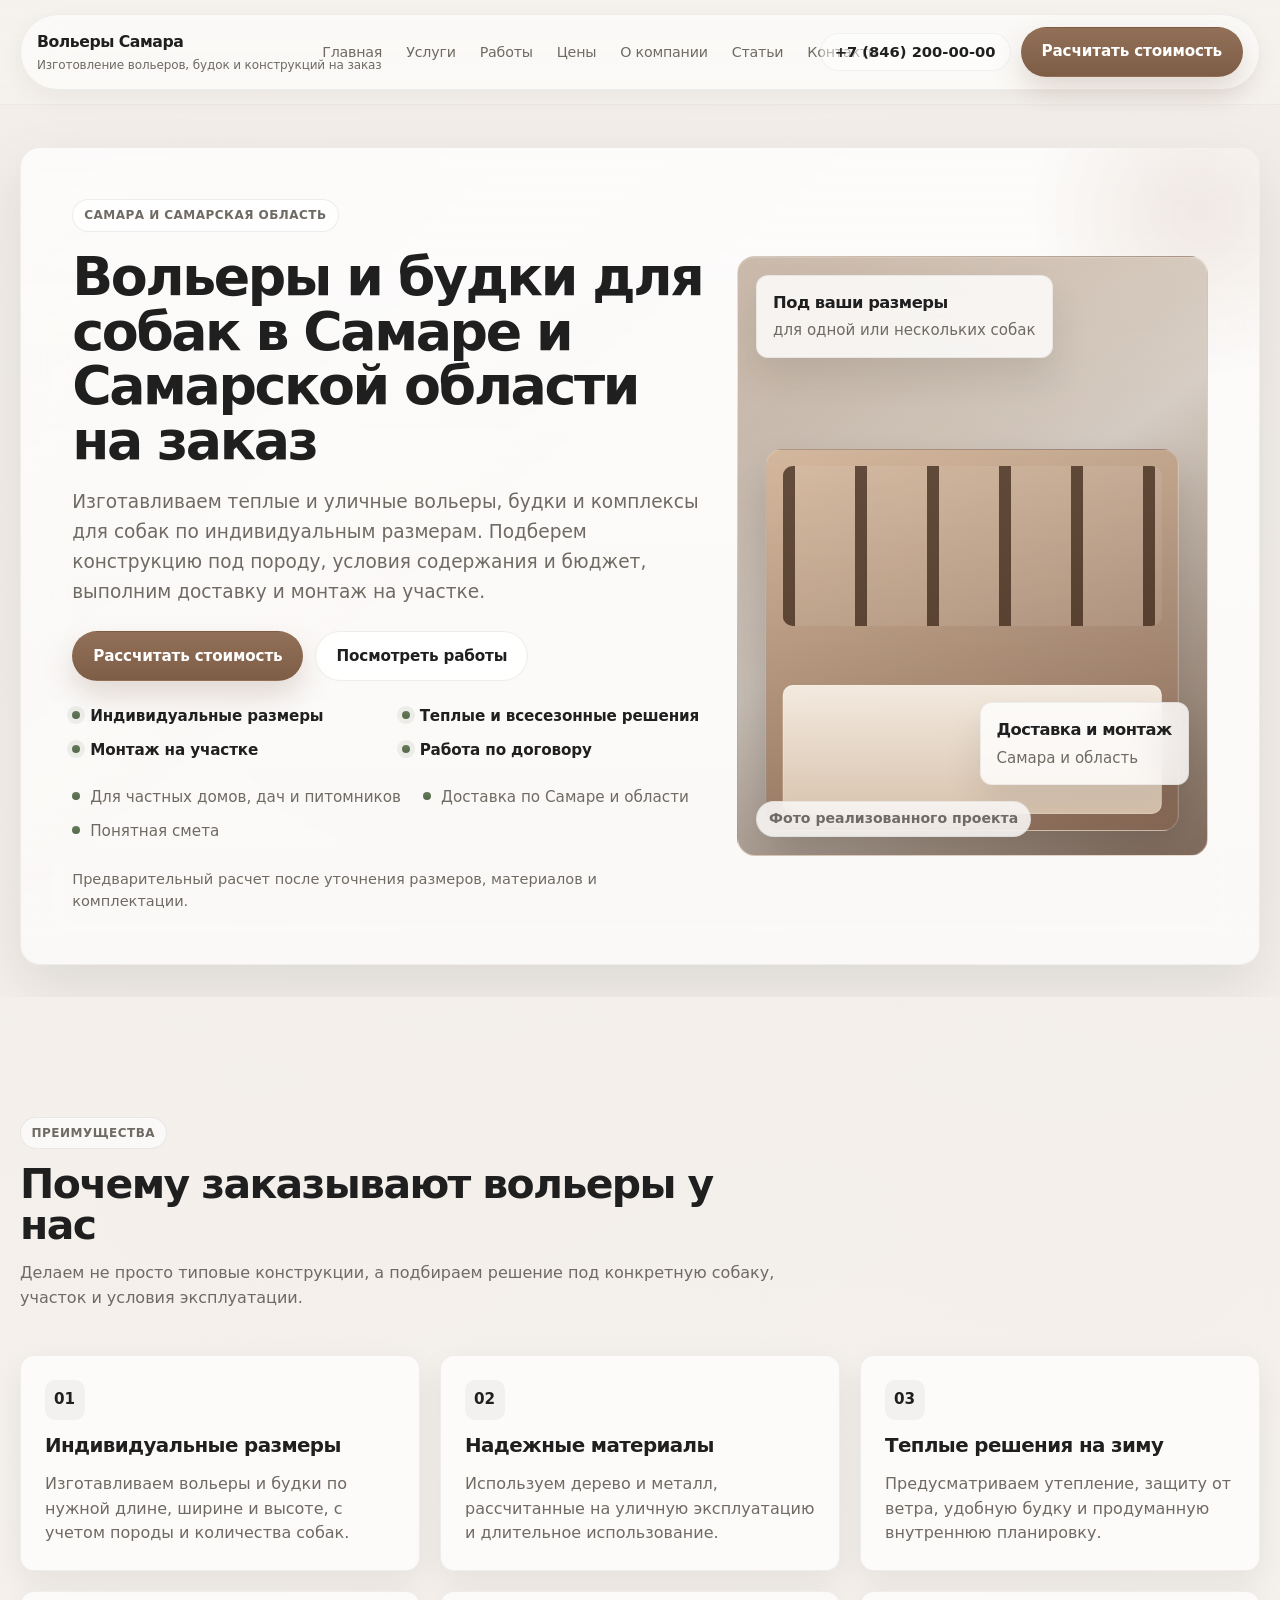
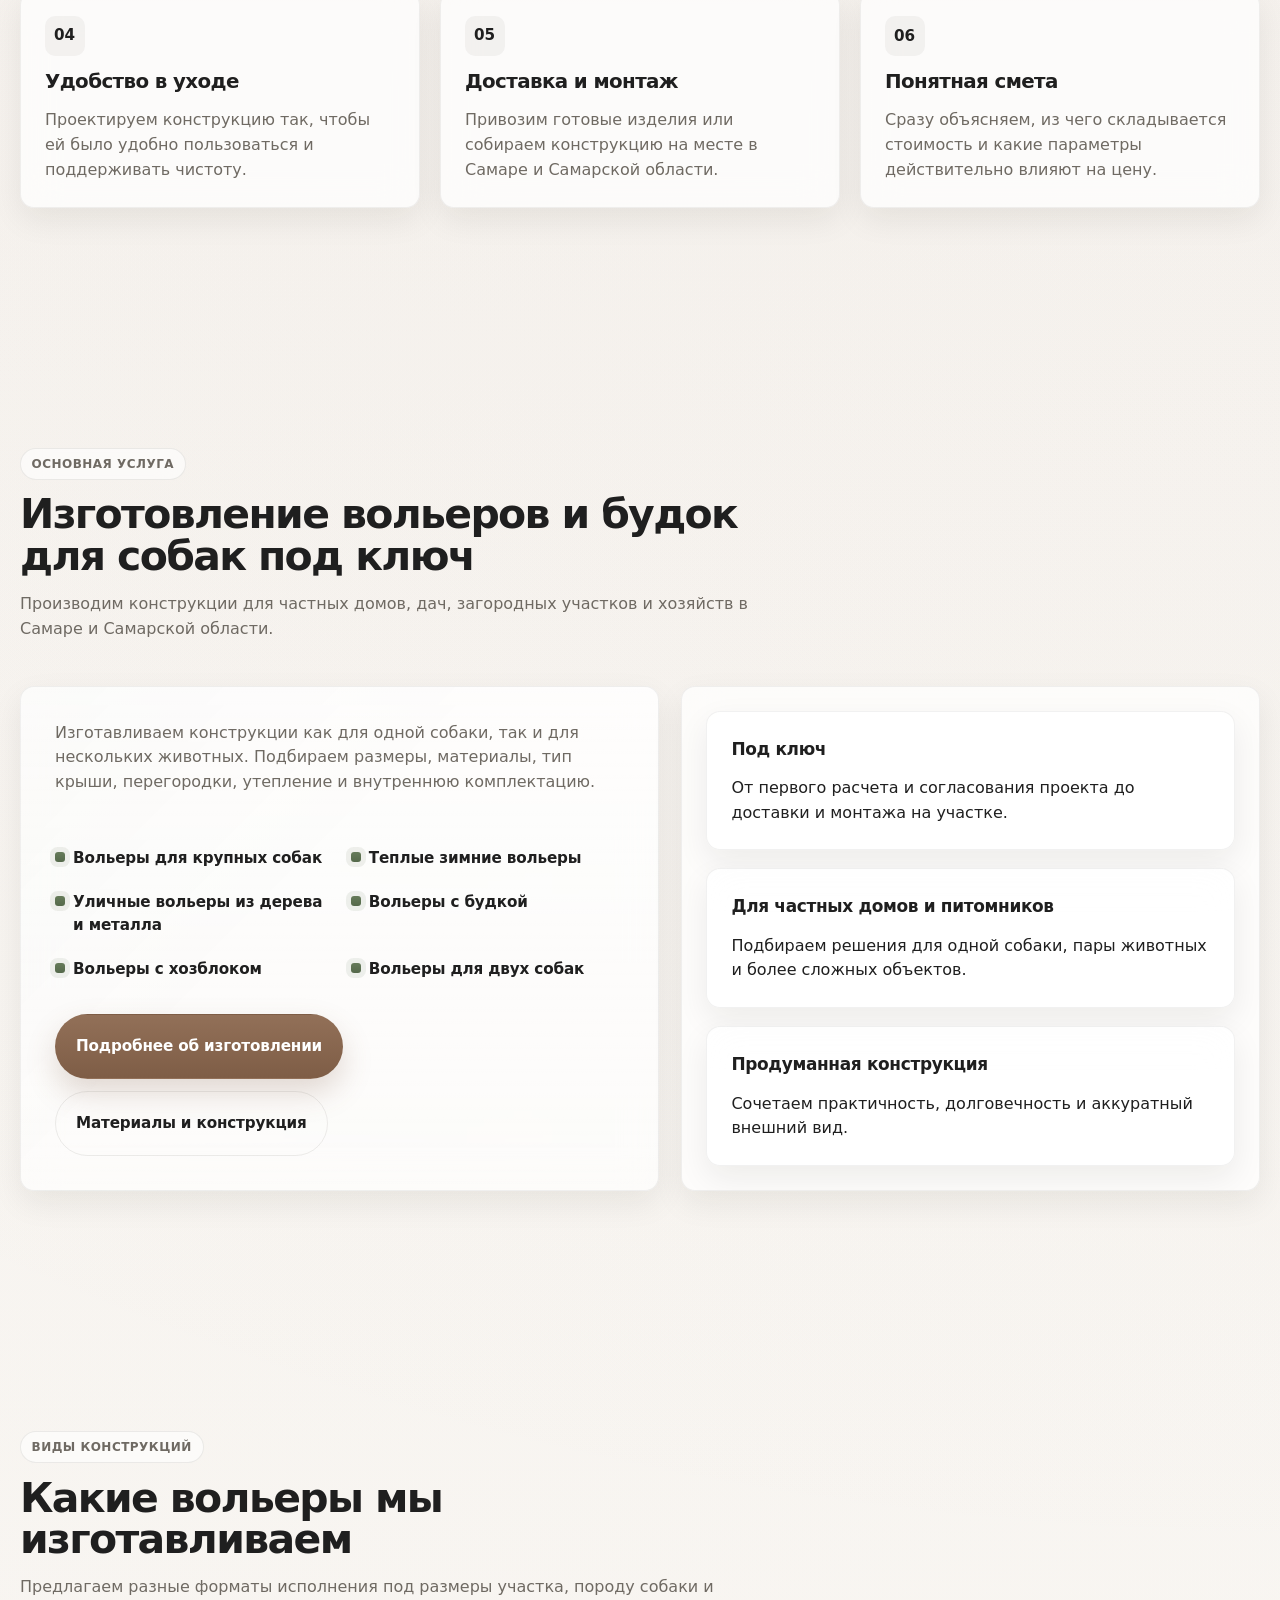
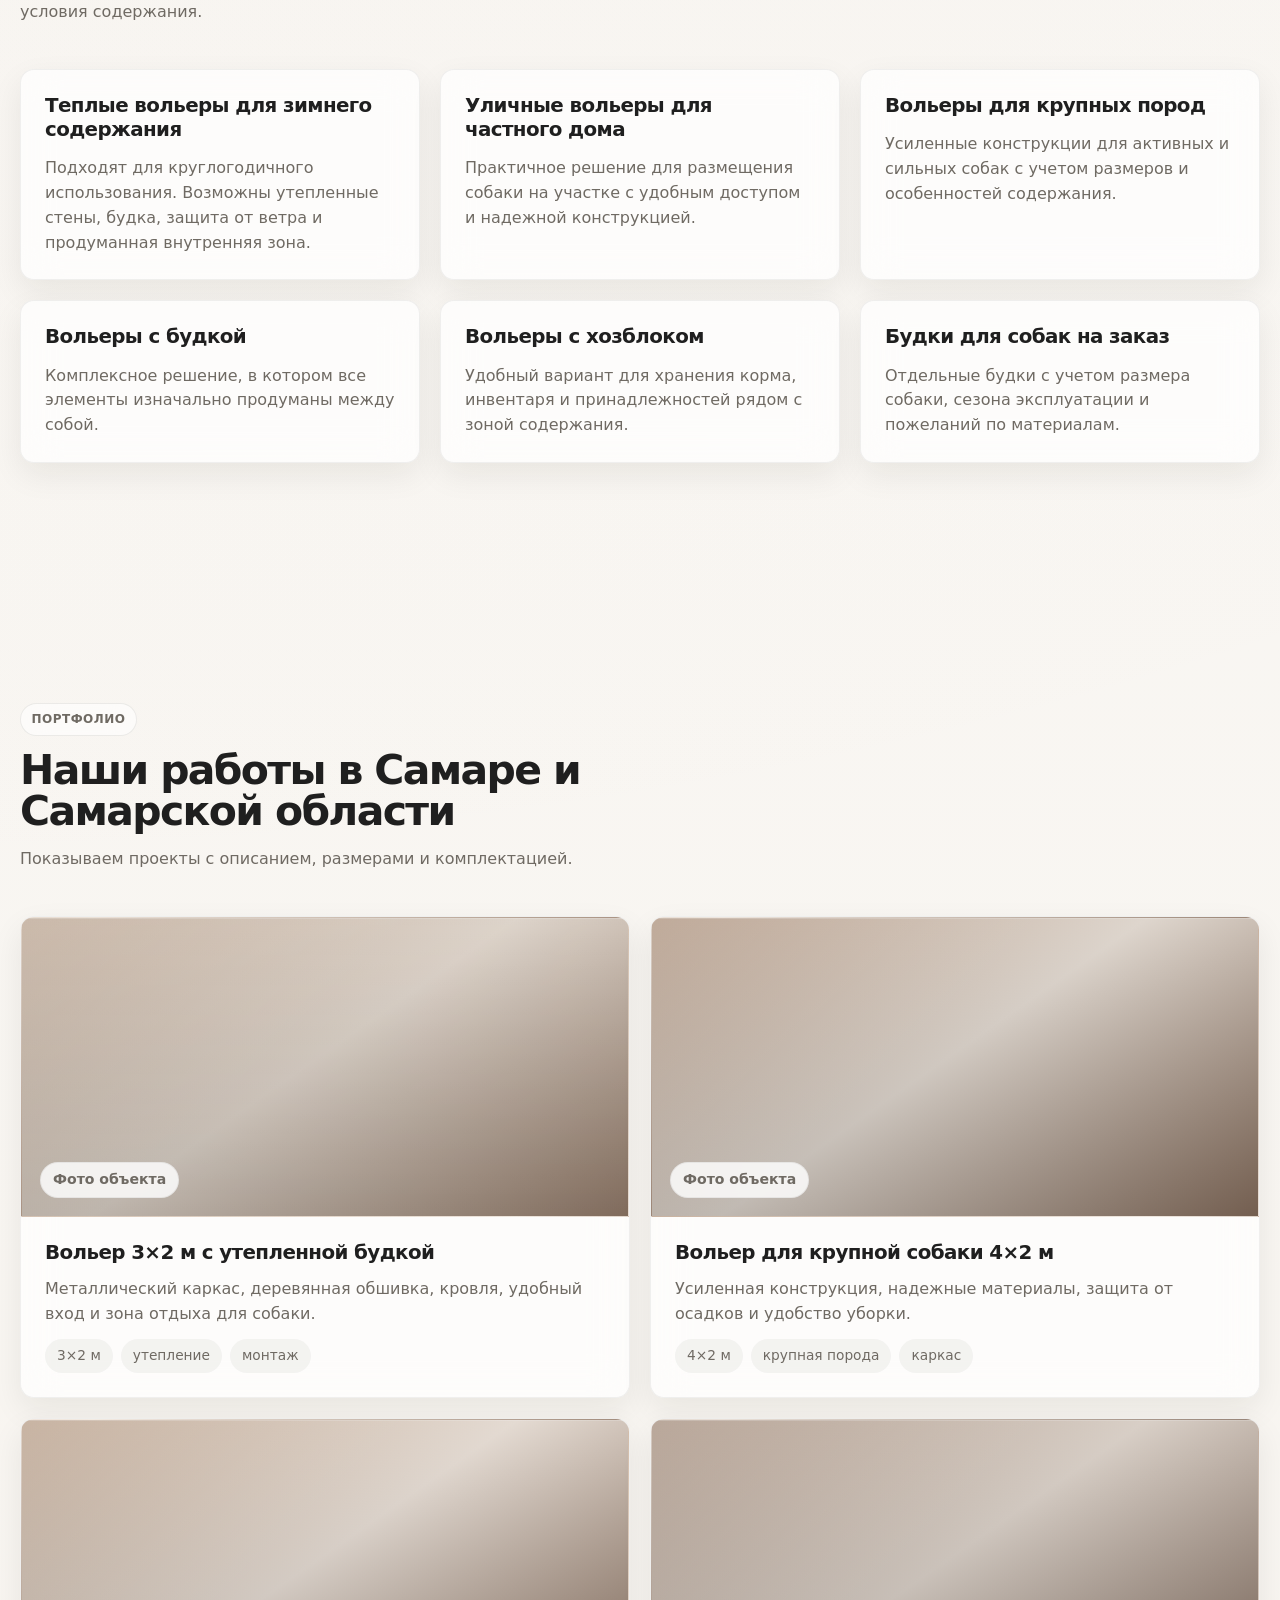
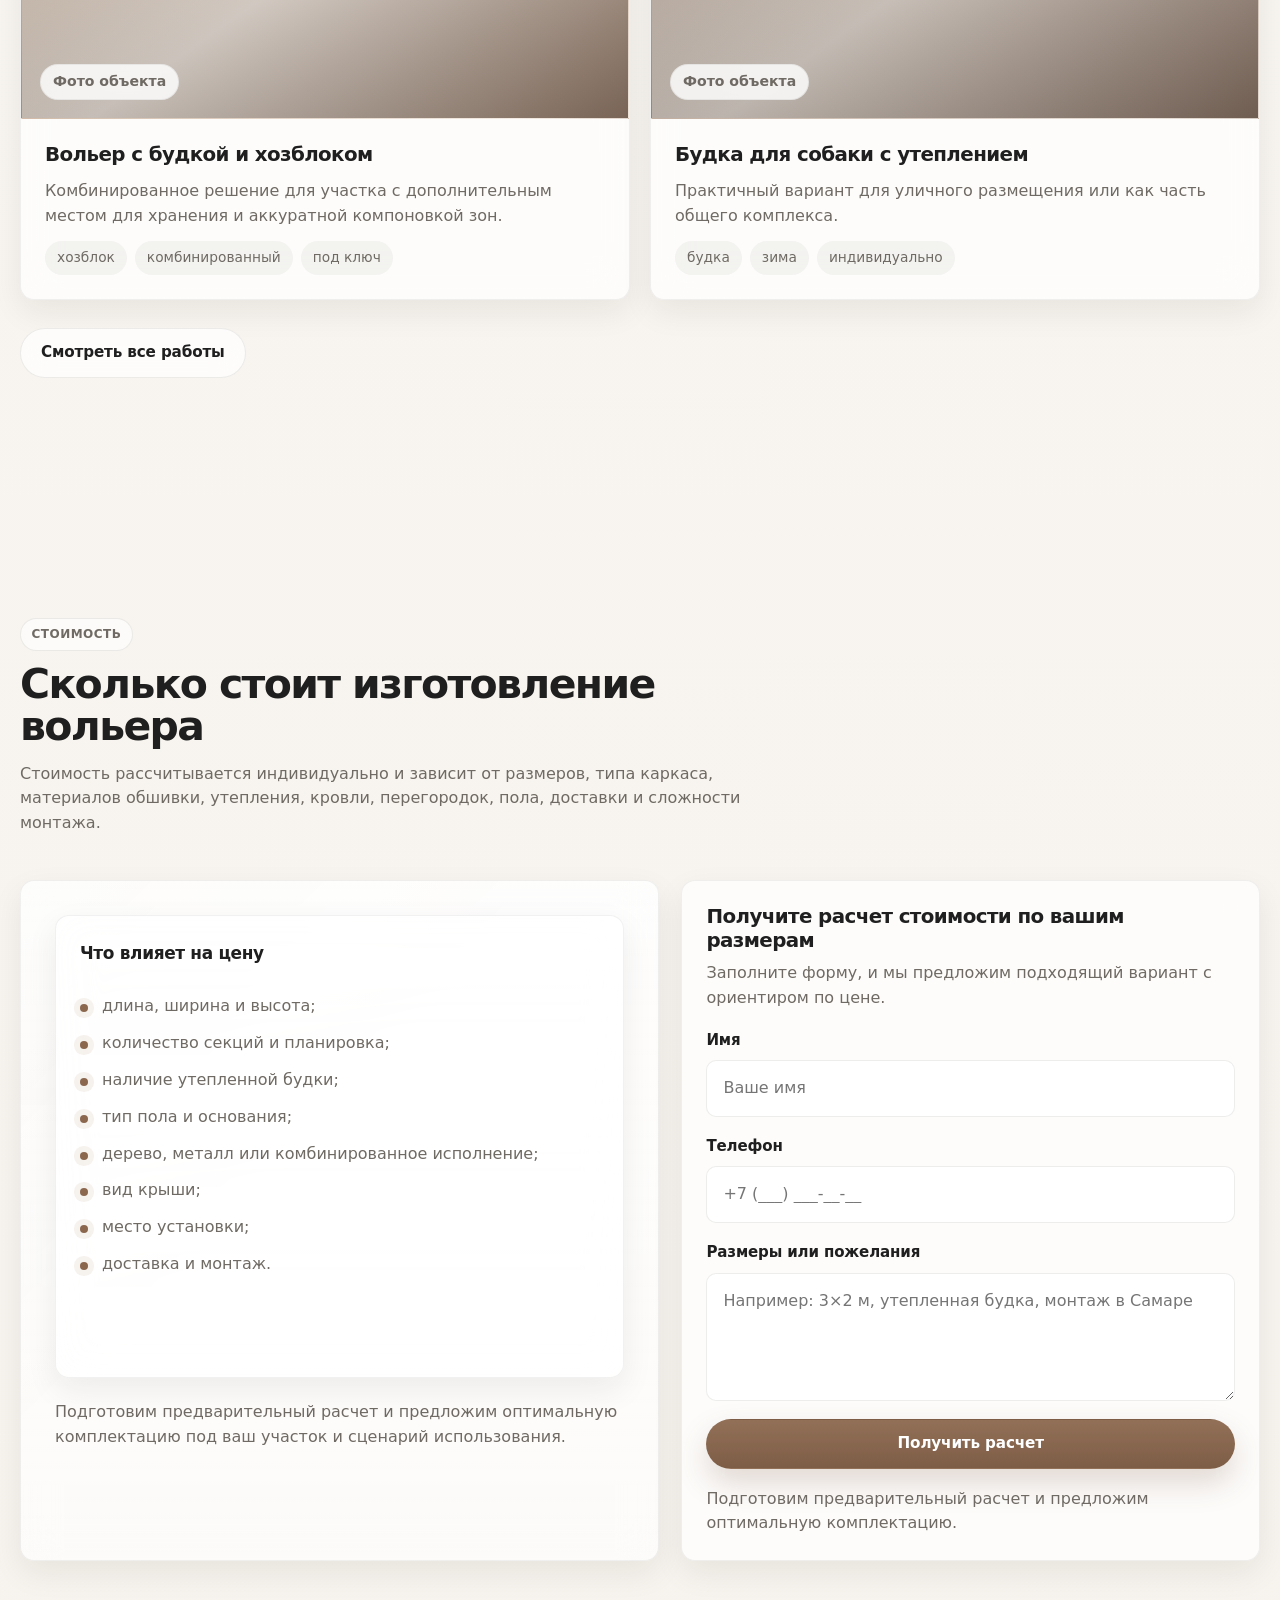
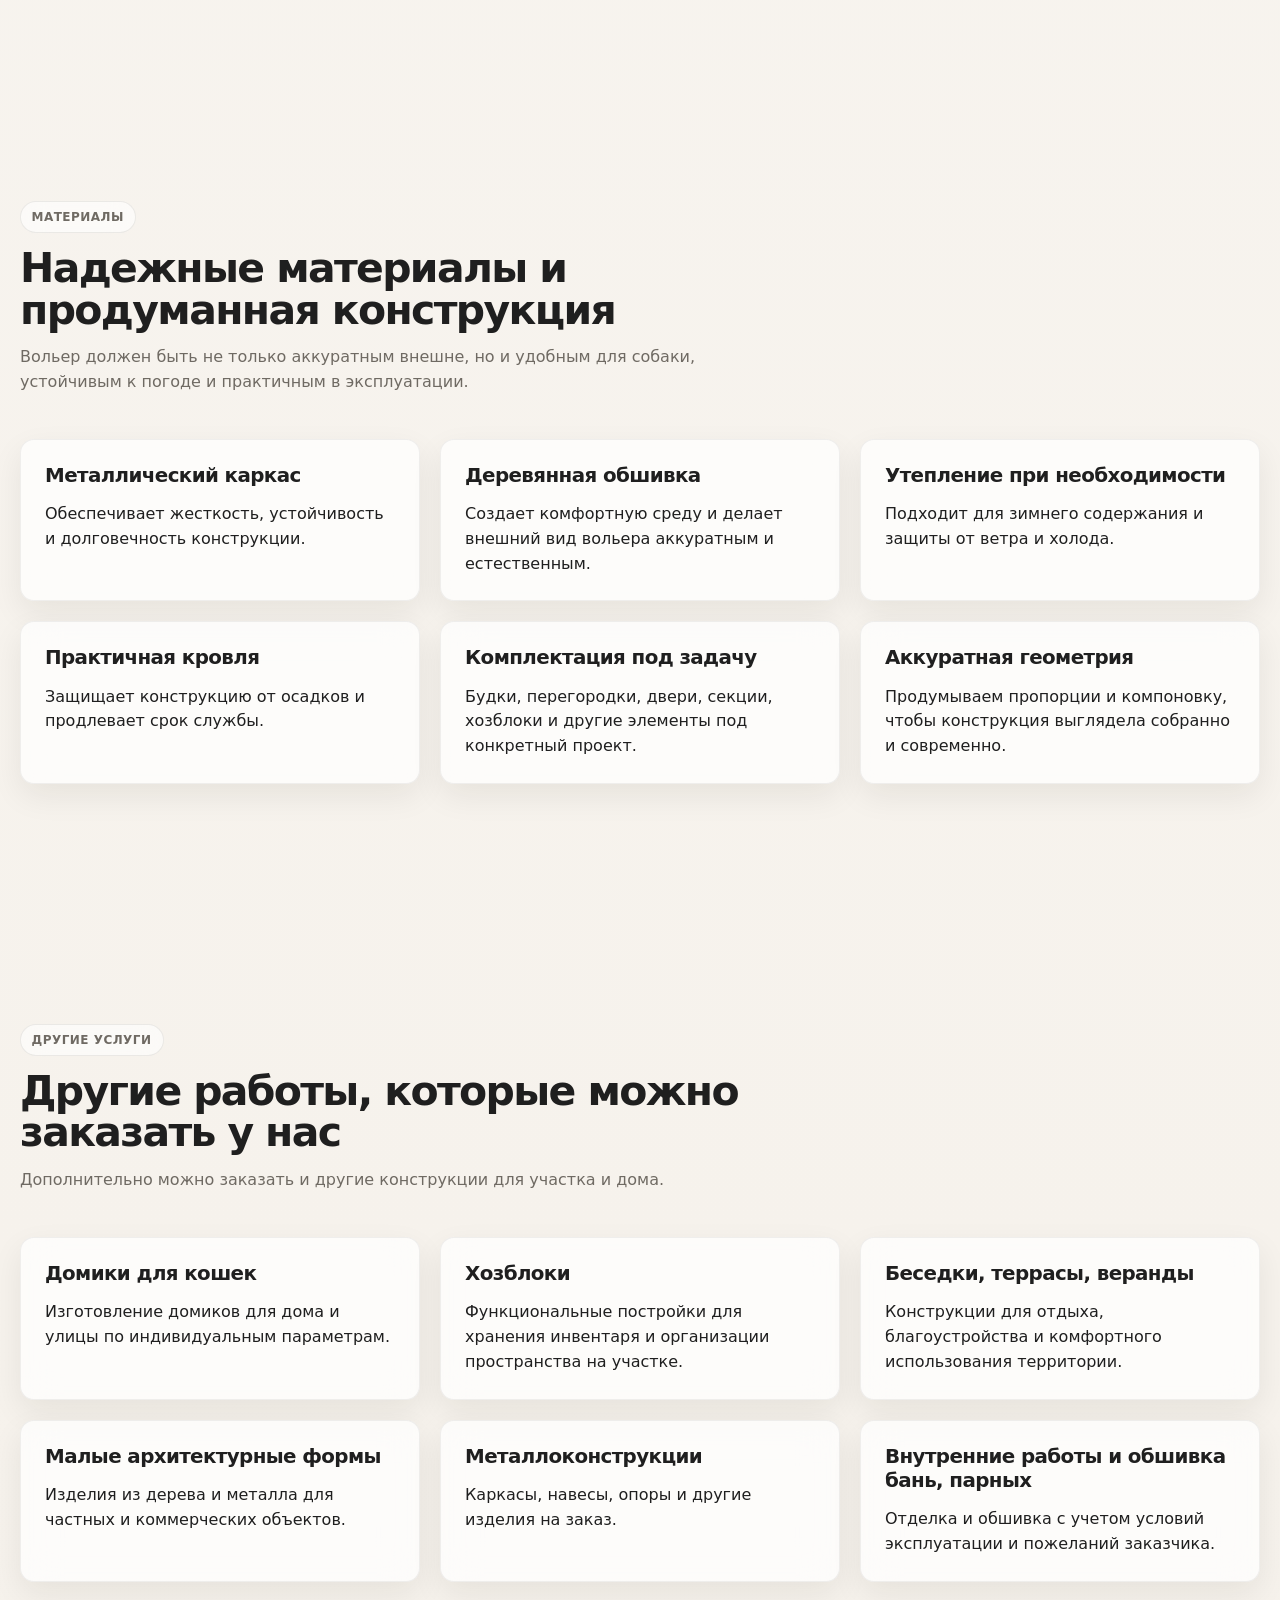
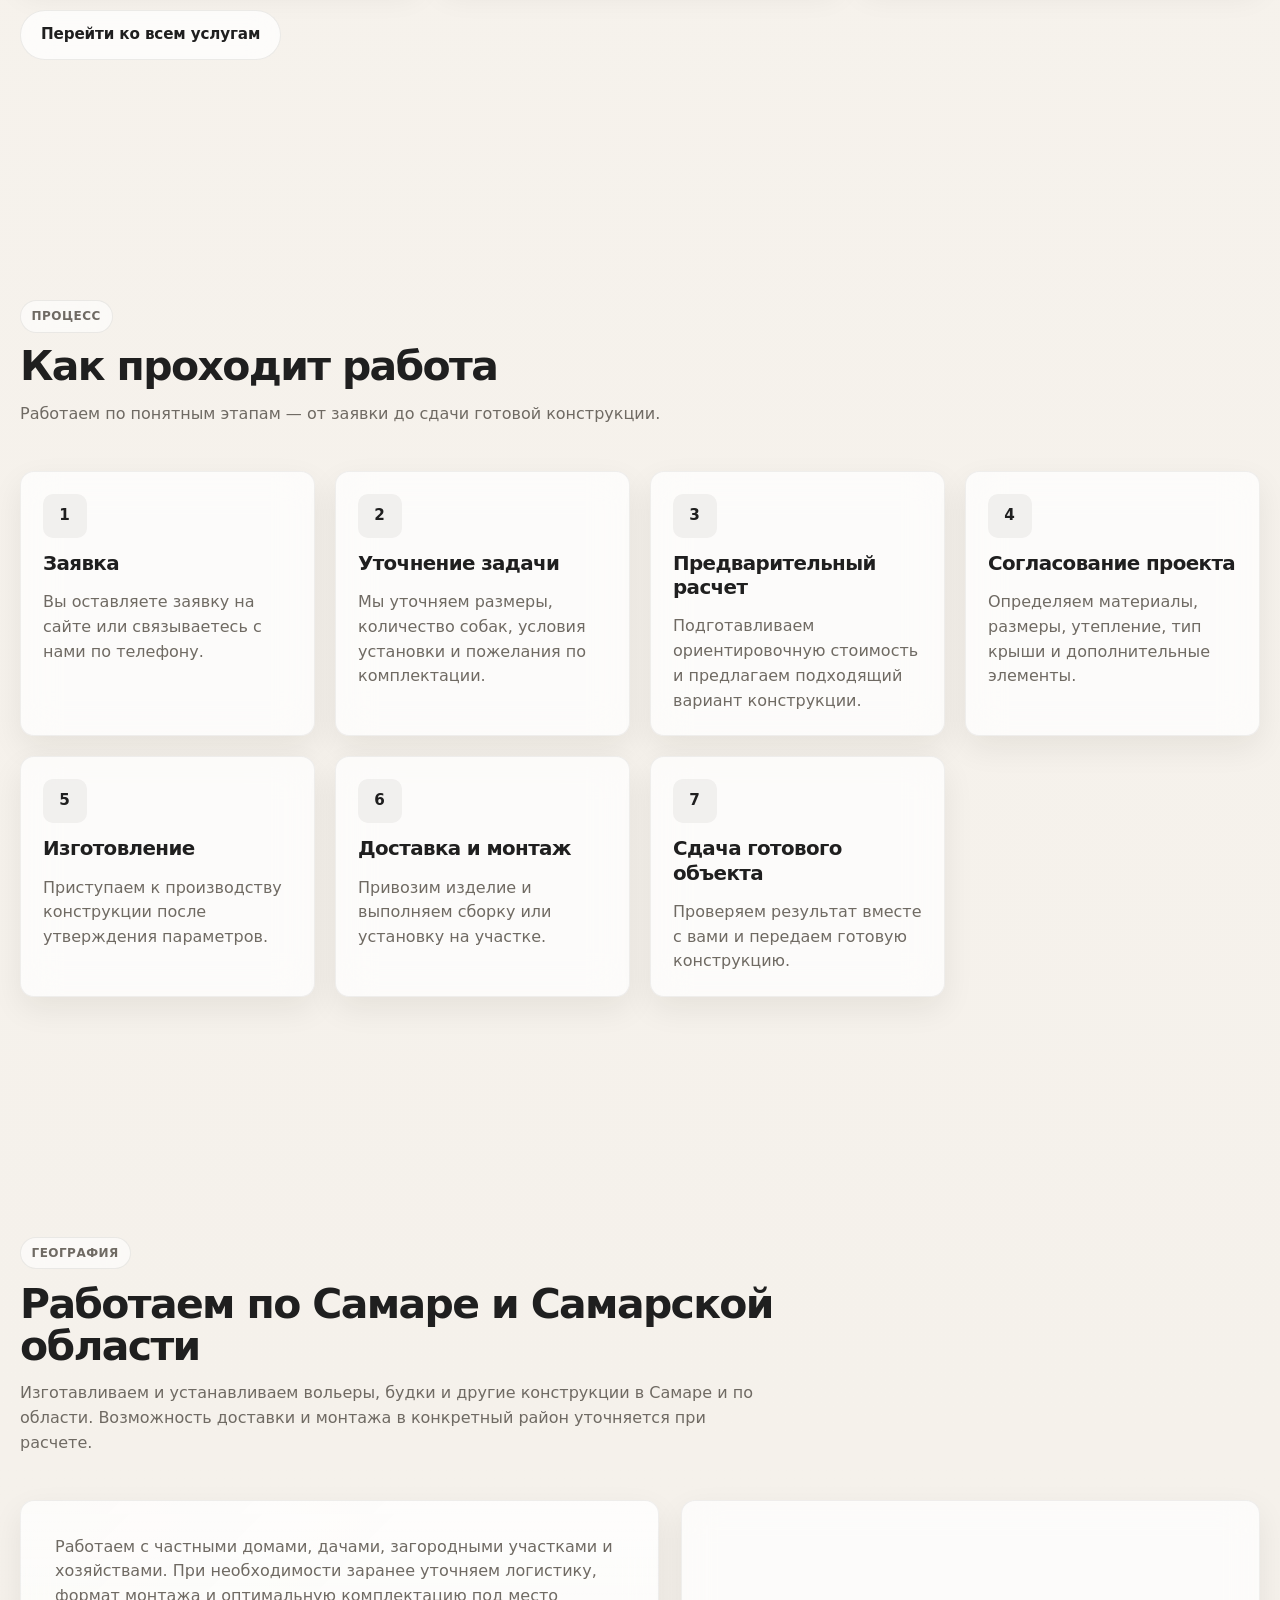
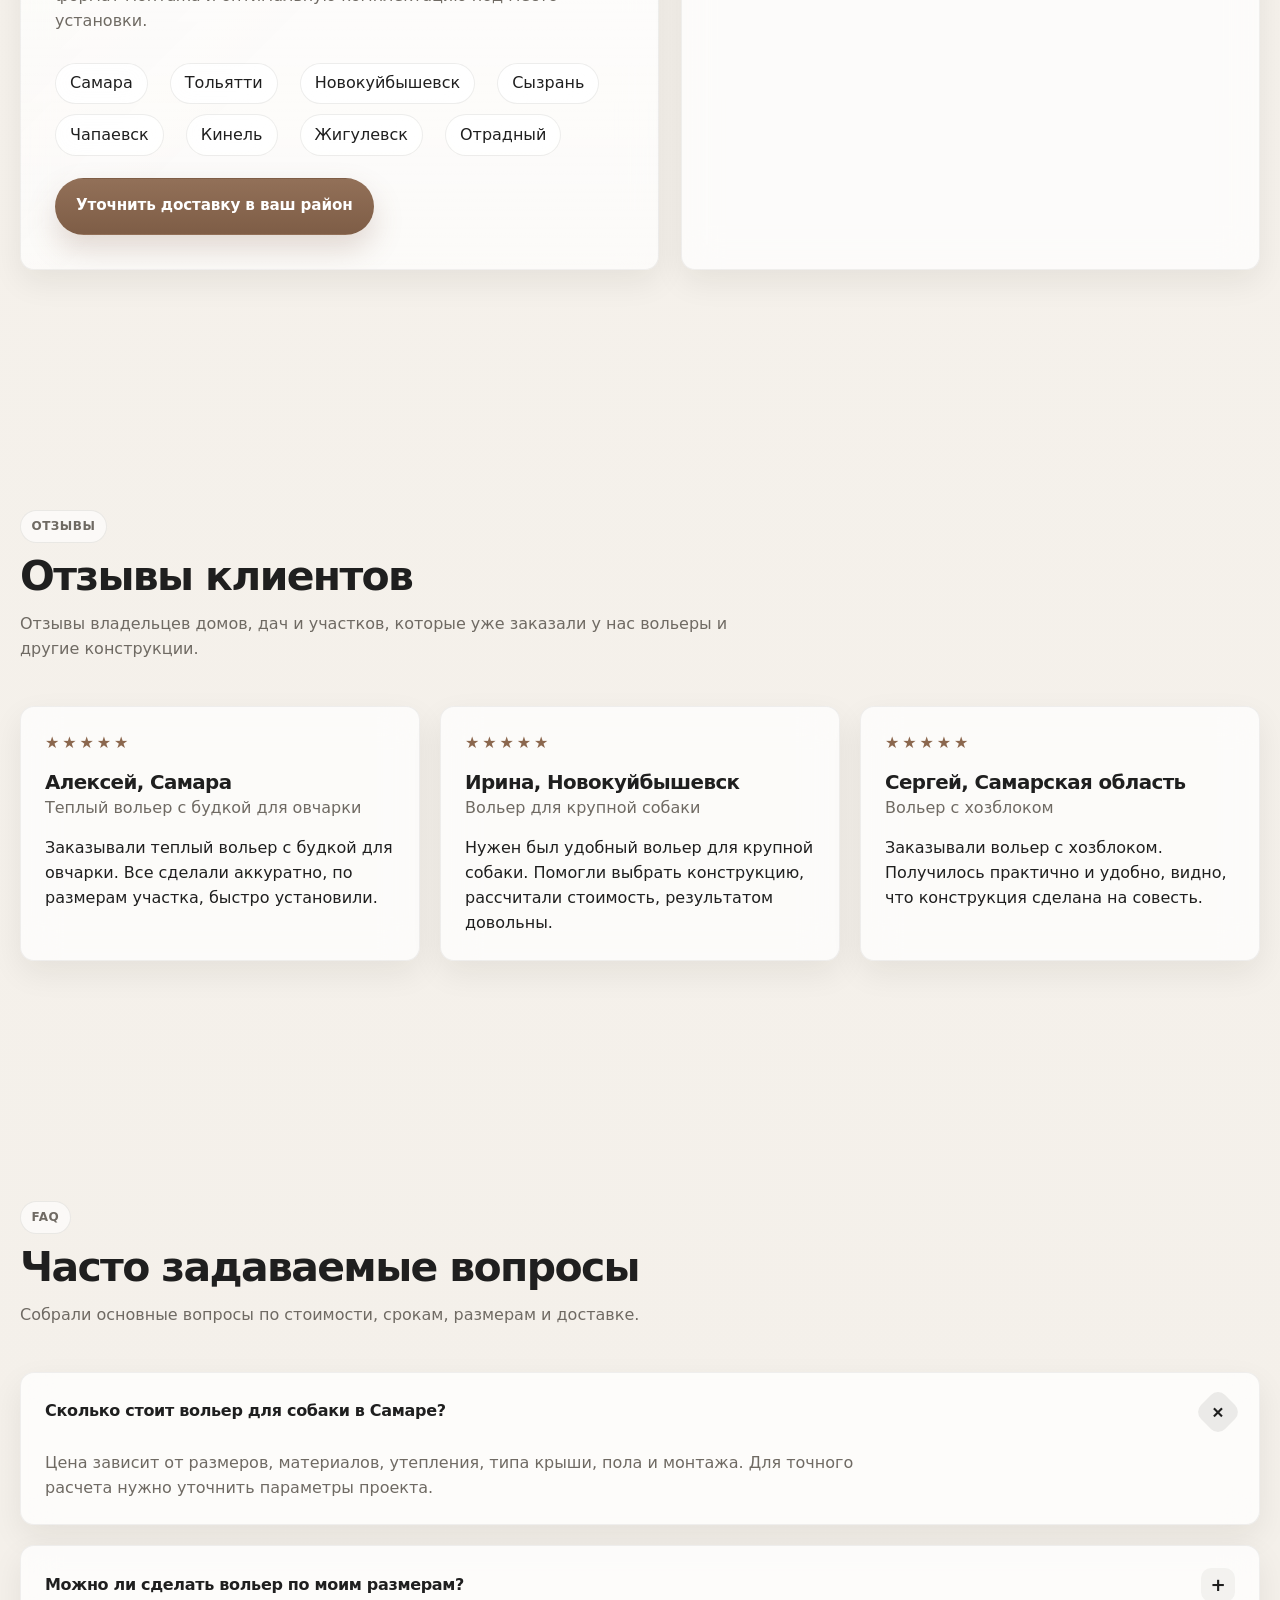
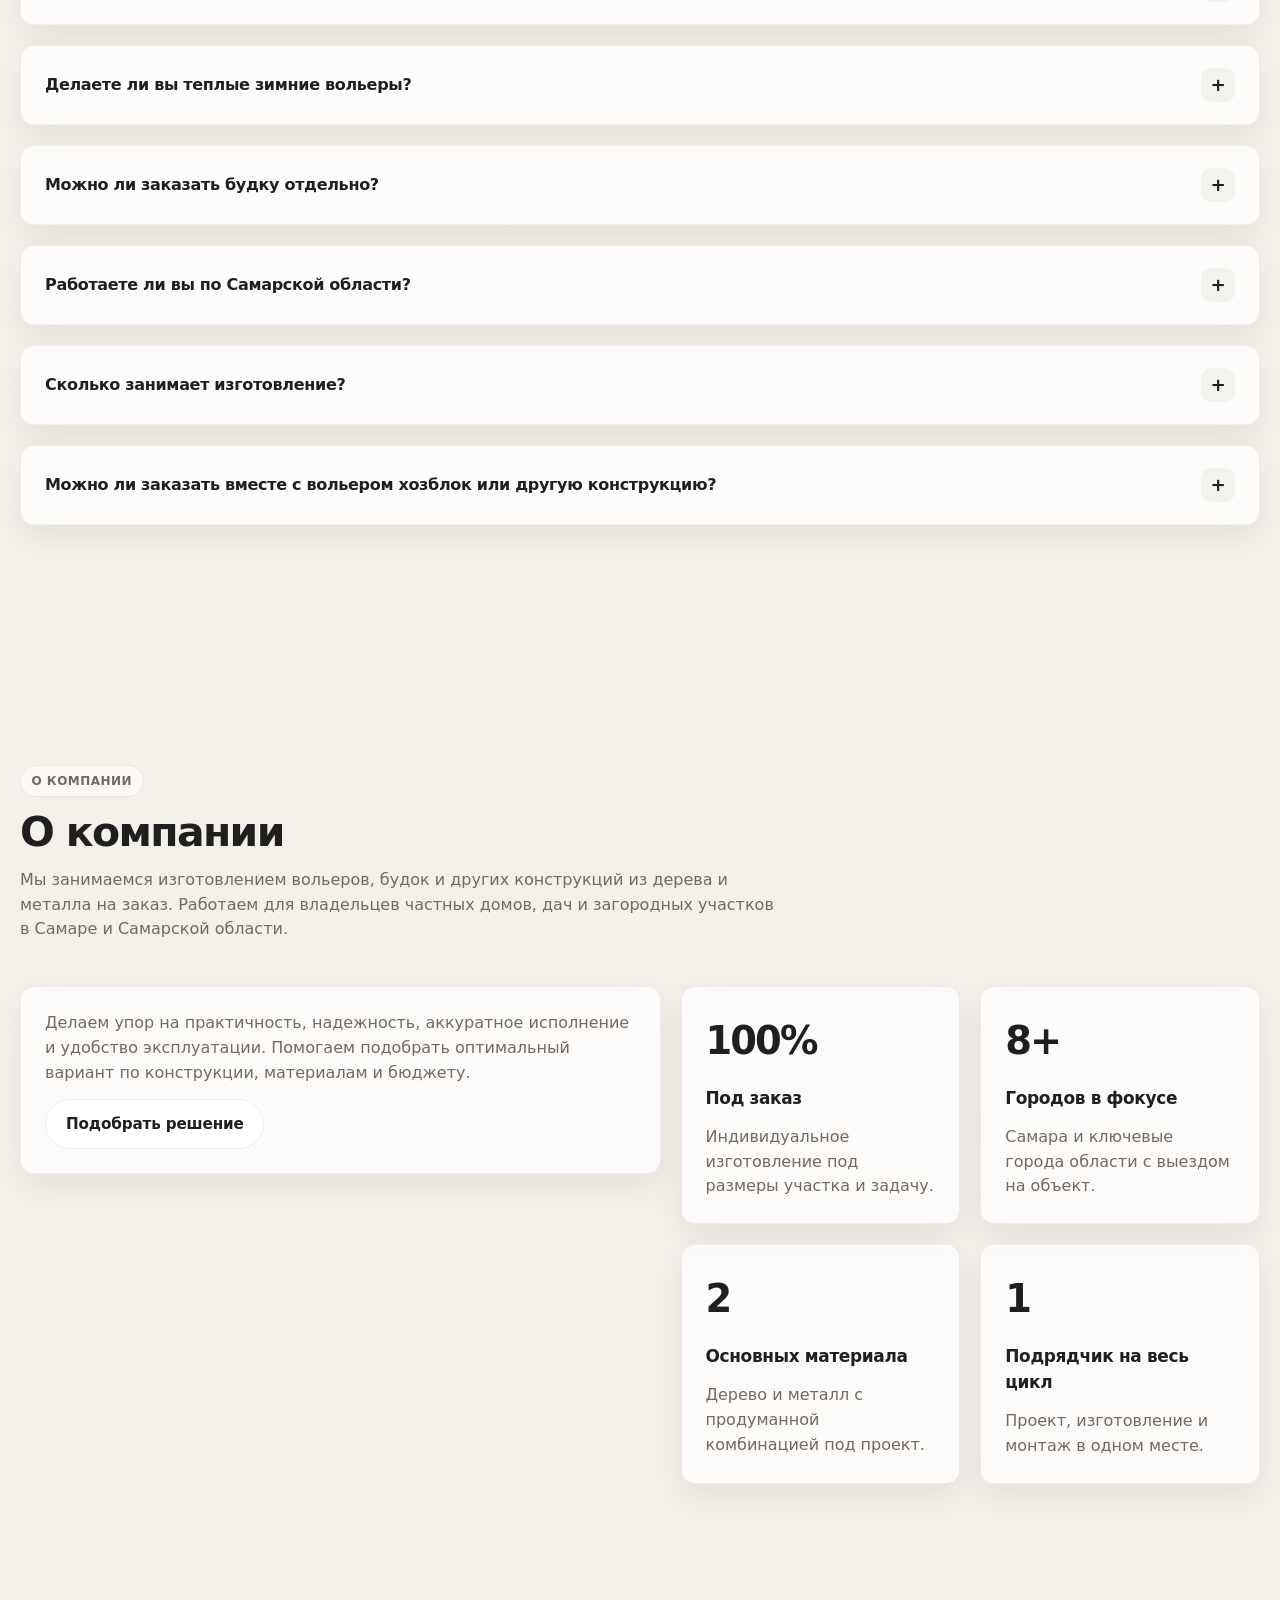
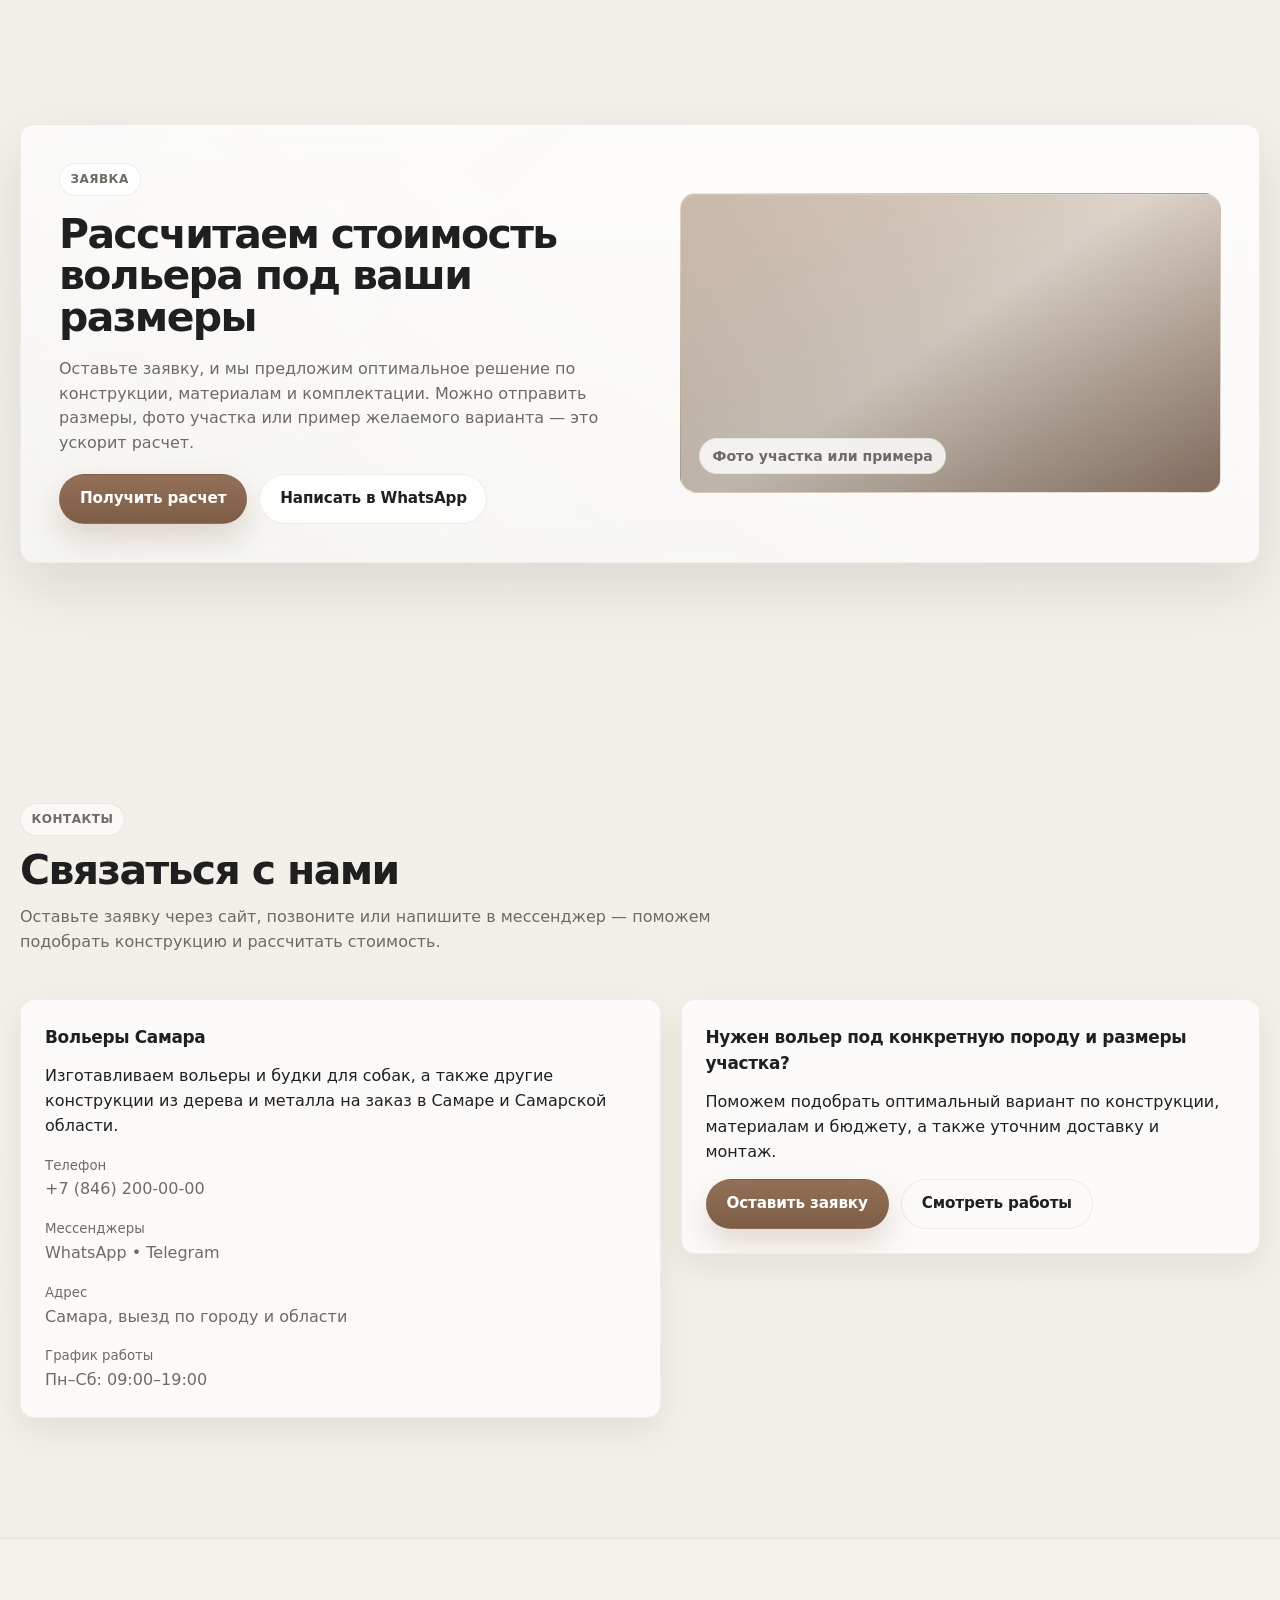
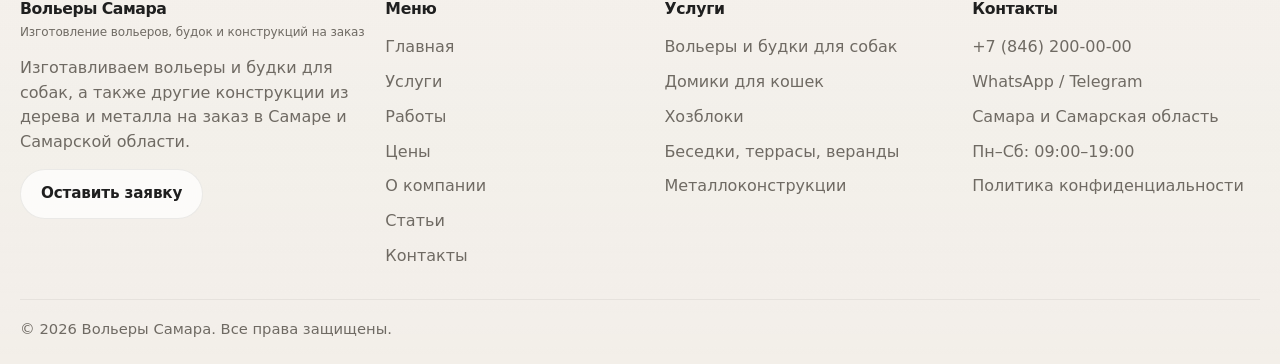
==== index.html @ ba49e3a1 "Rename volery_samara_main_page(3).html to index.html" ====
<!DOCTYPE html>
<html lang="ru">
<head>
  <meta charset="UTF-8" />
  <meta name="viewport" content="width=device-width, initial-scale=1.0" />
  <title>Вольеры и будки для собак в Самаре и Самарской области на заказ | Изготовление и монтаж</title>
  <meta name="description" content="Изготавливаем вольеры и будки для собак на заказ в Самаре и Самарской области. Теплые и уличные вольеры, индивидуальные размеры, доставка и монтаж. Собственное производство, расчет стоимости и помощь с выбором конструкции." />
  <style>
    :root {
      --bg: #f5f2ed;
      --bg-2: #fbfaf8;
      --surface: rgba(255,255,255,0.72);
      --surface-strong: rgba(255,255,255,0.88);
      --surface-solid: #ffffff;
      --text: #1f1f1f;
      --muted: #6f6a63;
      --line: rgba(32, 28, 24, 0.08);
      --line-strong: rgba(32, 28, 24, 0.14);
      --accent: #8b674e;
      --accent-2: #b69277;
      --accent-soft: rgba(182, 146, 119, 0.14);
      --green: #667b5a;
      --green-soft: rgba(102, 123, 90, 0.10);
      --shadow: 0 24px 60px rgba(31, 25, 21, 0.10);
      --shadow-soft: 0 12px 32px rgba(31, 25, 21, 0.07);
      --container: 1240px;
      --header-h: 76px;
      --section: 120px;
    }

    * { box-sizing: border-box; }

    html { scroll-behavior: smooth; }

    body {
      margin: 0;
      font-family: "SF Pro Display", "SF Pro Text", Inter, ui-sans-serif, system-ui, -apple-system, BlinkMacSystemFont, "Segoe UI", sans-serif;
      color: var(--text);
      background:
        radial-gradient(circle at top left, rgba(182,146,119,.08), transparent 28%),
        radial-gradient(circle at 100% 0%, rgba(139,103,78,.05), transparent 22%),
        linear-gradient(180deg, #fbfaf8 0%, #f6f2ec 52%, #f2eee8 100%);
      line-height: 1.55;
      -webkit-font-smoothing: antialiased;
      text-rendering: optimizeLegibility;
    }

    img { max-width: 100%; display: block; }
    a { color: inherit; text-decoration: none; }
    button, input, textarea { font: inherit; }

    .container {
      width: min(100% - 32px, var(--container));
      margin: 0 auto;
    }

    .section {
      padding: var(--section) 0;
      scroll-margin-top: calc(var(--header-h) + 22px);
    }

    .section-head {
      max-width: 760px;
      display: grid;
      gap: 14px;
      margin-bottom: 44px;
    }

    .eyebrow {
      display: inline-flex;
      align-items: center;
      gap: 8px;
      width: fit-content;
      padding: 6px 11px;
      border-radius: 999px;
      background: rgba(255,255,255,0.6);
      border: 1px solid var(--line);
      color: var(--muted);
      font-size: 12px;
      font-weight: 600;
      letter-spacing: .04em;
      text-transform: uppercase;
      backdrop-filter: blur(14px);
    }

    h1, h2, h3, h4, p { margin: 0; }

    h1 {
      font-size: clamp(2.2rem, 4.2vw, 4.2rem);
      line-height: 1.02;
      letter-spacing: -.045em;
      font-weight: 700;
      max-width: 860px;
    }

    h2 {
      font-size: clamp(2rem, 3.2vw, 3.4rem);
      line-height: 1.02;
      letter-spacing: -.04em;
      font-weight: 700;
    }

    h3 {
      font-size: clamp(1.06rem, 1.55vw, 1.26rem);
      line-height: 1.22;
      letter-spacing: -.03em;
      font-weight: 650;
    }

    .lead,
    .section-head p,
    .muted,
    .card p,
    .service-copy,
    .faq-answer,
    .footer-copy,
    .list li,
    .work-meta,
    .review-role,
    .about-copy,
    .cta-text,
    .contact-card small,
    .stat p,
    .timeline-copy,
    .geo-copy,
    .price-note,
    .subcat,
    .hero-note,
    .hero-meta,
    .footer-bottom,
    .contact-meta,
    .nav-link,
    .dropdown-toggle,
    .dropdown-menu a,
    .photo-label {
      color: var(--muted);
    }

    .lead {
      font-size: clamp(1.02rem, 1.55vw, 1.16rem);
      max-width: 760px;
      line-height: 1.62;
    }

    .btn-row,
    .hero-actions,
    .cta-actions,
    .footer-actions {
      display: flex;
      flex-wrap: wrap;
      gap: 12px;
    }

    .btn {
      display: inline-flex;
      align-items: center;
      justify-content: center;
      min-height: 50px;
      padding: 0 20px;
      border-radius: 999px;
      border: 1px solid transparent;
      font-size: .95rem;
      font-weight: 600;
      letter-spacing: -.01em;
      transition: transform .28s ease, box-shadow .28s ease, border-color .28s ease, background .28s ease, color .28s ease;
      cursor: pointer;
      white-space: nowrap;
    }

    .btn:hover {
      transform: translateY(-2px);
      box-shadow: 0 16px 28px rgba(31, 25, 21, .10);
    }

    .btn-primary {
      background: linear-gradient(180deg, #927058 0%, #7e5d46 100%);
      color: #fff;
      box-shadow: 0 14px 30px rgba(126, 93, 70, .22);
    }

    .btn-secondary {
      background: rgba(255,255,255,0.72);
      color: var(--text);
      border-color: var(--line);
      backdrop-filter: blur(14px);
    }

    .btn-ghost {
      background: transparent;
      color: var(--text);
      border-color: var(--line);
    }

    .chip-list,
    .geo-list {
      display: flex;
      flex-wrap: wrap;
      gap: 10px 22px;
      padding: 0;
      margin: 0;
      list-style: none;
    }

    .hero-metrics,
    .subcat-list {
      display: grid;
      gap: 10px 22px;
      padding: 0;
      margin: 0;
      list-style: none;
    }

    .hero-metrics {
      grid-template-columns: repeat(2, minmax(0, 1fr));
      max-width: 760px;
    }

    .subcat-list {
      grid-template-columns: repeat(2, minmax(0, 1fr));
    }

    .geo-tag {
      display: inline-flex;
      align-items: center;
      min-height: 38px;
      padding: 0 14px;
      border-radius: 999px;
      background: rgba(255,255,255,0.7);
      border: 1px solid var(--line);
      backdrop-filter: blur(12px);
    }

    .metric-pill,
    .chip,
    .subcat {
      position: relative;
      min-height: auto;
      padding: 0 0 0 18px;
      border: none;
      background: none;
      backdrop-filter: none;
      border-radius: 0;
      font-size: .95rem;
    }

    .metric-pill,
    .subcat {
      color: var(--text);
      font-weight: 600;
      letter-spacing: -.01em;
    }

    .chip {
      color: var(--muted);
    }

    .metric-pill::before,
    .chip::before,
    .subcat::before {
      content: "";
      position: absolute;
      left: 0;
      top: .65em;
      transform: translateY(-50%);
      width: 8px;
      height: 8px;
      border-radius: 999px;
      background: linear-gradient(180deg, var(--green), #55694b);
    }

    .metric-pill::before {
      box-shadow: 0 0 0 5px rgba(102, 123, 90, 0.10);
    }

    .subcat::before {
      width: 10px;
      height: 10px;
      border-radius: 3px;
      box-shadow: 0 0 0 5px rgba(102, 123, 90, 0.10);
    }

    .site-header {
      position: sticky;
      top: 0;
      z-index: 1000;
      padding: 14px 0;
      background: linear-gradient(180deg, rgba(245,242,237,.92), rgba(245,242,237,.76));
      backdrop-filter: blur(20px);
      border-bottom: 1px solid rgba(31, 25, 21, 0.04);
    }

    .header-shell {
      min-height: calc(var(--header-h) - 10px);
      display: grid;
      grid-template-columns: auto 1fr auto;
      align-items: center;
      gap: 18px;
      padding: 12px 16px;
      border-radius: 999px;
      background: rgba(255,255,255,.56);
      border: 1px solid rgba(31, 25, 21, 0.06);
      box-shadow: 0 8px 24px rgba(31, 25, 21, .05);
      backdrop-filter: blur(18px);
    }

    .brand {
      display: inline-grid;
      gap: 2px;
      align-items: center;
      min-width: 210px;
    }

    .brand-title {
      font-size: .98rem;
      font-weight: 700;
      letter-spacing: -.03em;
      color: var(--text);
    }

    .brand-subtitle {
      font-size: .75rem;
      color: var(--muted);
      letter-spacing: -.01em;
    }

    .nav {
      display: flex;
      justify-content: center;
      min-width: 0;
    }

    .nav-list {
      display: flex;
      align-items: center;
      justify-content: center;
      gap: 2px;
      padding: 0;
      margin: 0;
      list-style: none;
      min-width: 0;
    }

    .nav-link,
    .dropdown-toggle {
      display: inline-flex;
      align-items: center;
      justify-content: center;
      min-height: 38px;
      padding: 0 11px;
      border-radius: 999px;
      font-size: .89rem;
      font-weight: 500;
      letter-spacing: -.015em;
      transition: background .24s ease, color .24s ease, transform .24s ease;
      white-space: nowrap;
    }

    .nav-link:hover,
    .dropdown-toggle:hover,
    .dropdown:hover > .dropdown-toggle,
    .nav-link:focus-visible,
    .dropdown-toggle:focus-visible {
      background: rgba(31,25,21,.05);
      color: var(--text);
      outline: none;
    }

    .dropdown { position: relative; }

    .dropdown-menu {
      position: absolute;
      top: calc(100% + 12px);
      left: 50%;
      transform: translateX(-50%) translateY(8px);
      min-width: 300px;
      padding: 10px;
      display: grid;
      gap: 4px;
      border-radius: 12px;
      border: 1px solid var(--line);
      background: rgba(255,255,255,.94);
      box-shadow: 0 24px 48px rgba(31,25,21,.12);
      backdrop-filter: blur(20px);
      opacity: 0;
      visibility: hidden;
      transition: opacity .24s ease, transform .24s ease, visibility .24s ease;
    }

    .dropdown:hover .dropdown-menu,
    .dropdown:focus-within .dropdown-menu {
      opacity: 1;
      visibility: visible;
      transform: translateX(-50%) translateY(0);
    }

    .dropdown-menu a {
      padding: 12px 14px;
      border-radius: 10px;
      font-size: .94rem;
      transition: background .22s ease, color .22s ease;
    }

    .dropdown-menu a:hover {
      background: rgba(31,25,21,.045);
      color: var(--text);
    }

    .header-actions {
      display: flex;
      align-items: center;
      gap: 10px;
    }

    .header-phone {
      display: inline-flex;
      align-items: center;
      min-height: 38px;
      padding: 0 14px;
      border-radius: 999px;
      background: rgba(255,255,255,.48);
      border: 1px solid rgba(31,25,21,.05);
      font-size: .92rem;
      font-weight: 600;
      color: var(--text);
      white-space: nowrap;
    }

    .menu-toggle,
    .mobile-services {
      display: none;
    }

    .burger {
      display: none;
      width: 44px;
      height: 44px;
      align-items: center;
      justify-content: center;
      border-radius: 10px;
      background: rgba(255,255,255,.62);
      border: 1px solid rgba(31,25,21,.06);
      cursor: pointer;
    }

    .burger span,
    .burger span::before,
    .burger span::after {
      display: block;
      width: 18px;
      height: 2px;
      border-radius: 999px;
      background: var(--text);
      position: relative;
      transition: transform .24s ease, opacity .24s ease;
      content: "";
    }

    .burger span::before { position: absolute; top: -6px; }
    .burger span::after { position: absolute; top: 6px; }

    .hero {
      padding: 42px 0 32px;
      overflow: clip;
    }

    .hero-shell {
      position: relative;
      padding: clamp(32px, 4vw, 56px);
      border-radius: 20px;
      background:
        linear-gradient(180deg, rgba(255,255,255,.82), rgba(255,255,255,.62)),
        linear-gradient(140deg, rgba(182,146,119,.06), transparent 45%);
      border: 1px solid rgba(31,25,21,.06);
      box-shadow: var(--shadow);
      backdrop-filter: blur(22px);
      overflow: hidden;
    }

    .hero-shell::before {
      content: "";
      position: absolute;
      right: -120px;
      top: -120px;
      width: 360px;
      height: 360px;
      border-radius: 50%;
      background: radial-gradient(circle, rgba(182,146,119,.18), transparent 68%);
      pointer-events: none;
    }

    .hero-grid {
      position: relative;
      z-index: 1;
      display: grid;
      grid-template-columns: minmax(0, 1.15fr) minmax(320px, .85fr);
      gap: 28px;
      align-items: center;
    }

    .hero-copy {
      display: grid;
      gap: 24px;
    }

    .hero-top {
      display: grid;
      gap: 18px;
    }

    .hero-meta {
      max-width: 660px;
      font-size: .94rem;
    }

    .hero-note {
      font-size: .91rem;
    }

    .hero-visual,
    .work-image,
    .cta-side {
      position: relative;
      overflow: hidden;
      background:
        linear-gradient(180deg, rgba(255,255,255,.08), rgba(255,255,255,0)),
        linear-gradient(145deg, #c9b19c 0%, #e8ddd2 48%, #9b816e 100%);
      border: 1px solid rgba(255,255,255,.14);
      box-shadow: inset 0 1px 0 rgba(255,255,255,.22);
    }

    .hero-visual {
      min-height: 600px;
      border-radius: 18px;
    }

    .work-image {
      min-height: 300px;
      border-radius: 0;
    }

    .cta-side {
      min-height: 300px;
      border-radius: 16px;
    }

    .hero-visual::before,
    .work-image::before,
    .cta-side::before {
      content: "";
      position: absolute;
      inset: 0;
      background:
        linear-gradient(180deg, rgba(20,20,20,.06), rgba(20,20,20,.20)),
        linear-gradient(135deg, rgba(255,255,255,.18), transparent 45%);
    }

    .photo-label {
      position: absolute;
      left: 18px;
      bottom: 18px;
      min-height: 36px;
      display: inline-flex;
      align-items: center;
      padding: 0 12px;
      border-radius: 999px;
      background: rgba(255,255,255,.82);
      border: 1px solid rgba(31,25,21,.06);
      backdrop-filter: blur(14px);
      font-size: .88rem;
      font-weight: 600;
      z-index: 2;
    }

    .hero-house {
      position: absolute;
      left: 50%;
      bottom: 24px;
      transform: translateX(-50%);
      width: min(88%, 420px);
      aspect-ratio: 1.08 / 1;
      border-radius: 16px;
      background:
        linear-gradient(180deg, rgba(255,255,255,.16), rgba(255,255,255,.06)),
        linear-gradient(160deg, #ccaa8a, #7d5d49);
      box-shadow: 0 24px 40px rgba(31, 25, 21, .18);
      overflow: hidden;
      border: 1px solid rgba(255,255,255,.2);
    }

    .hero-house::before {
      content: "";
      position: absolute;
      inset: 16px 16px auto;
      height: 42%;
      border-radius: 10px;
      background: repeating-linear-gradient(90deg, rgba(56,35,22,.72) 0 12px, rgba(255,255,255,.08) 12px 72px);
    }

    .hero-house::after {
      content: "";
      position: absolute;
      inset: auto 16px 16px;
      height: 34%;
      border-radius: 10px;
      background: linear-gradient(180deg, rgba(247,239,229,.95), rgba(218,197,176,.98));
      box-shadow: inset 0 0 0 1px rgba(255,255,255,.18);
    }

    .hero-floating {
      position: absolute;
      display: grid;
      gap: 4px;
      padding: 14px 16px;
      border-radius: 12px;
      background: rgba(255,255,255,.82);
      border: 1px solid rgba(31,25,21,.06);
      box-shadow: 0 20px 36px rgba(31,25,21,.10);
      backdrop-filter: blur(18px);
      z-index: 2;
    }

    .hero-floating strong {
      font-size: 1.02rem;
      letter-spacing: -.03em;
    }

    .float-1 { top: 18px; left: 18px; }
    .float-2 { right: 18px; bottom: 70px; }

    .grid-3,
    .grid-4,
    .grid-2,
    .works-grid,
    .reviews-grid,
    .materials-grid,
    .stats-grid,
    .footer-grid,
    .contacts-grid,
    .faq-grid,
    .about-grid,
    .timeline-grid {
      display: grid;
      gap: 20px;
    }

    .grid-3 { grid-template-columns: repeat(3, minmax(0, 1fr)); align-items: stretch; }
    .grid-4 { grid-template-columns: repeat(4, minmax(0, 1fr)); }
    .grid-2 { grid-template-columns: repeat(2, minmax(0, 1fr)); }
    .works-grid { grid-template-columns: repeat(2, minmax(0, 1fr)); align-items: stretch; }
    .reviews-grid { grid-template-columns: repeat(3, minmax(0, 1fr)); align-items: stretch; }
    .materials-grid { grid-template-columns: repeat(3, minmax(0, 1fr)); }
    .stats-grid { grid-template-columns: repeat(2, minmax(0, 1fr)); }
    .footer-grid { grid-template-columns: 1.2fr .9fr 1fr 1fr; }
    .contacts-grid { grid-template-columns: 1.05fr .95fr; align-items: start; }
    .faq-grid { grid-template-columns: 1fr; }
    .about-grid { grid-template-columns: 1.05fr .95fr; align-items: start; }
    .timeline-grid { grid-template-columns: repeat(4, minmax(0, 1fr)); }

    .card,
    .work-card,
    .review-card,
    .timeline-card,
    .faq-item,
    .service-card,
    .material-card,
    .contact-card,
    .stat,
    .price-box,
    .service-feature,
    .service-main,
    .service-aside,
    .price-copy,
    .price-form,
    .geo-card,
    .map-card,
    .cta-box {
      position: relative;
      border-radius: 14px;
      border: 1px solid rgba(31,25,21,.06);
      background: rgba(255,255,255,.72);
      box-shadow: var(--shadow-soft);
      backdrop-filter: blur(18px);
      transition: transform .28s ease, box-shadow .28s ease, border-color .28s ease;
      overflow: hidden;
    }

    .card:hover,
    .work-card:hover,
    .review-card:hover,
    .timeline-card:hover,
    .faq-item:hover,
    .service-card:hover,
    .material-card:hover,
    .contact-card:hover,
    .stat:hover,
    .service-feature:hover,
    .price-box:hover {
      transform: translateY(-4px);
      box-shadow: 0 24px 40px rgba(31,25,21,.10);
      border-color: rgba(31,25,21,.10);
    }

    .card,
    .service-card,
    .material-card,
    .timeline-card,
    .service-feature,
    .contact-card,
    .stat,
    .price-box {
      padding: 24px;
      display: grid;
      gap: 14px;
      align-content: start;
    }

    .service-layout,
    .price-layout,
    .geo-layout {
      display: grid;
      grid-template-columns: minmax(0, 1.05fr) minmax(320px, .95fr);
      gap: 22px;
      align-items: stretch;
    }

    .service-main,
    .price-copy,
    .geo-card {
      padding: clamp(24px, 3vw, 34px);
      display: grid;
      gap: 22px;
    }

    .service-main {
      background:
        linear-gradient(180deg, rgba(255,255,255,.84), rgba(255,255,255,.68)),
        linear-gradient(135deg, var(--green-soft), transparent 44%);
    }

    .price-copy,
    .geo-card {
      background:
        linear-gradient(180deg, rgba(255,255,255,.84), rgba(255,255,255,.68)),
        linear-gradient(135deg, rgba(182,146,119,.08), transparent 44%);
    }

    .service-aside,
    .price-form,
    .map-card {
      padding: 24px;
      display: grid;
      gap: 18px;
      align-content: start;
    }

    .service-copy,
    .about-copy { max-width: 760px; }

    .service-feature strong,
    .contact-card strong,
    .stat strong,
    .price-box strong {
      font-size: 1.06rem;
      letter-spacing: -.02em;
    }

    .card-icon,
    .timeline-num {
      width: 40px;
      height: 40px;
      display: inline-flex;
      align-items: center;
      justify-content: center;
      border-radius: 10px;
      background: rgba(31,25,21,.045);
      color: var(--text);
      font-weight: 700;
      font-size: .95rem;
    }

    .work-card {
      padding: 0;
      display: flex;
      flex-direction: column;
    }

    .work-image.alt-1 { background: linear-gradient(145deg, #bfa48f 0%, #ebe2d9 48%, #8b715f 100%); }
    .work-image.alt-2 { background: linear-gradient(145deg, #cab09a 0%, #f1e7de 48%, #927866 100%); }
    .work-image.alt-3 { background: linear-gradient(145deg, #b7a08f 0%, #e5dbd2 48%, #866f60 100%); }

    .work-body {
      display: grid;
      gap: 12px;
      padding: 24px;
      flex: 1;
      align-content: start;
    }

    .work-tags {
      display: flex;
      flex-wrap: wrap;
      gap: 8px;
    }

    .work-tag {
      min-height: 34px;
      display: inline-flex;
      align-items: center;
      padding: 0 12px;
      border-radius: 999px;
      background: rgba(31,25,21,.045);
      color: var(--muted);
      font-size: .86rem;
    }

    .form-head { display: grid; gap: 8px; }

    .field {
      display: grid;
      gap: 8px;
    }

    .field label {
      font-size: .94rem;
      font-weight: 600;
      letter-spacing: -.01em;
    }

    .input,
    .textarea {
      width: 100%;
      padding: 15px 16px;
      border-radius: 10px;
      border: 1px solid rgba(31,25,21,.08);
      background: rgba(255,255,255,.9);
      color: var(--text);
      transition: border-color .24s ease, box-shadow .24s ease, transform .24s ease;
    }

    .textarea {
      min-height: 128px;
      resize: vertical;
    }

    .input:focus,
    .textarea:focus {
      outline: none;
      border-color: rgba(139,103,78,.32);
      box-shadow: 0 0 0 4px rgba(182,146,119,.14);
      transform: translateY(-1px);
    }

    .list {
      display: grid;
      gap: 12px;
      padding: 0;
      margin: 0;
      list-style: none;
    }

    .list li {
      position: relative;
      padding-left: 22px;
    }

    .list li::before {
      content: "";
      position: absolute;
      left: 0;
      top: 10px;
      width: 8px;
      height: 8px;
      border-radius: 50%;
      background: var(--accent);
      box-shadow: 0 0 0 6px rgba(182,146,119,.12);
    }

    .timeline-card {
      min-height: 100%;
      align-content: start;
      padding: 22px;
    }

    .timeline-num {
      width: 44px;
      height: 44px;
      border-radius: 10px;
      background: rgba(31,25,21,.05);
    }

    .map-card {
      min-height: 100%;
      justify-content: space-between;
    }

    .map-visual {
      position: relative;
      min-height: 320px;
      border-radius: 12px;
      overflow: hidden;
      background:
        radial-gradient(circle at 30% 20%, rgba(255,255,255,.75), transparent 12%),
        radial-gradient(circle at 68% 22%, rgba(255,255,255,.42), transparent 12%),
        linear-gradient(145deg, #d9c7b3 0%, #f3e8dc 46%, #c3a081 100%);
      border: 1px solid rgba(255,255,255,.16);
    }

    .map-visual::before {
      content: "";
      position: absolute;
      inset: 18px;
      border-radius: 10px;
      background:
        linear-gradient(90deg, transparent 0 10%, rgba(125,94,67,.08) 10% 11%, transparent 11% 30%, rgba(125,94,67,.08) 30% 31%, transparent 31% 52%, rgba(125,94,67,.08) 52% 53%, transparent 53% 75%, rgba(125,94,67,.08) 75% 76%, transparent 76%),
        linear-gradient(0deg, transparent 0 18%, rgba(125,94,67,.08) 18% 19%, transparent 19% 40%, rgba(125,94,67,.08) 40% 41%, transparent 41% 64%, rgba(125,94,67,.08) 64% 65%, transparent 65%),
        linear-gradient(140deg, rgba(154,110,74,.72), rgba(244,228,211,.16));
    }

    .map-pin {
      position: absolute;
      display: inline-flex;
      align-items: center;
      justify-content: center;
      min-height: 34px;
      padding: 0 12px;
      border-radius: 999px;
      background: rgba(255,255,255,.88);
      border: 1px solid rgba(31,25,21,.06);
      box-shadow: 0 12px 24px rgba(31,25,21,.08);
      font-size: .86rem;
      font-weight: 600;
      color: var(--text);
    }

    .pin-main { left: 46%; top: 40%; }
    .pin-1 { left: 18%; top: 18%; }
    .pin-2 { left: 66%; top: 25%; }
    .pin-3 { left: 24%; top: 65%; }
    .pin-4 { left: 66%; top: 68%; }

    .review-card {
      padding: 24px;
      display: grid;
      gap: 16px;
      min-height: 100%;
      align-content: start;
    }

    .stars {
      color: #8b674e;
      letter-spacing: .18em;
      font-size: 1rem;
    }

    .faq-item {
      padding: 0;
      background: rgba(255,255,255,.76);
    }

    .faq-item summary {
      list-style: none;
      cursor: pointer;
      display: grid;
      grid-template-columns: 1fr auto;
      align-items: center;
      gap: 18px;
      padding: 22px 24px;
      font-weight: 600;
      letter-spacing: -.02em;
    }

    .faq-item summary::-webkit-details-marker { display: none; }

    .faq-icon {
      width: 34px;
      height: 34px;
      display: inline-flex;
      align-items: center;
      justify-content: center;
      border-radius: 10px;
      background: rgba(31,25,21,.045);
      color: var(--text);
      font-size: 1.14rem;
      transition: transform .24s ease, background .24s ease;
    }

    .faq-item[open] .faq-icon {
      transform: rotate(45deg);
      background: rgba(31,25,21,.08);
    }

    .faq-answer {
      padding: 0 24px 24px;
      max-width: 920px;
    }

    .stat {
      min-height: 100%;
      padding: 24px;
    }

    .stat-number {
      font-size: clamp(1.8rem, 3vw, 2.7rem);
      font-weight: 700;
      letter-spacing: -.05em;
      color: var(--text);
    }

    .cta-box {
      padding: clamp(26px, 4vw, 38px);
      display: grid;
      grid-template-columns: minmax(0, 1.05fr) minmax(300px, .95fr);
      gap: 24px;
      align-items: center;
      background:
        linear-gradient(180deg, rgba(255,255,255,.82), rgba(255,255,255,.62)),
        linear-gradient(135deg, rgba(182,146,119,.06), transparent 40%),
        linear-gradient(35deg, var(--green-soft), transparent 55%);
      box-shadow: var(--shadow);
    }

    .cta-content {
      display: grid;
      gap: 18px;
      position: relative;
      z-index: 1;
    }

    .footer {
      padding: 34px 0 24px;
      border-top: 1px solid rgba(31,25,21,.06);
      background: linear-gradient(180deg, rgba(255,255,255,.14), rgba(255,255,255,.06));
    }

    .footer-grid {
      padding: 24px 0 30px;
      align-items: start;
    }

    .footer-col {
      display: grid;
      gap: 14px;
    }

    .footer-title {
      font-size: .98rem;
      font-weight: 650;
      letter-spacing: -.02em;
    }

    .footer-nav,
    .footer-services,
    .footer-contacts {
      display: grid;
      gap: 10px;
    }

    .footer-nav a,
    .footer-services a,
    .footer-contacts a,
    .footer-policy {
      color: var(--muted);
      width: fit-content;
      transition: color .22s ease, transform .22s ease;
    }

    .footer-nav a:hover,
    .footer-services a:hover,
    .footer-contacts a:hover,
    .footer-policy:hover {
      color: var(--text);
      transform: translateX(2px);
    }

    .footer-bottom {
      display: flex;
      flex-wrap: wrap;
      justify-content: space-between;
      gap: 10px 18px;
      padding-top: 18px;
      border-top: 1px solid rgba(31,25,21,.06);
      font-size: .92rem;
      line-height: 1.5;
    }

    @media (max-width: 1180px) {
      .header-shell { grid-template-columns: auto 1fr auto; }
      .header-phone { display: none; }
      .grid-3 { grid-template-columns: repeat(2, minmax(0, 1fr)); }
      .footer-grid { grid-template-columns: repeat(2, minmax(0, 1fr)); }
    }

    @media (max-width: 1024px) {
      :root {
        --header-h: 72px;
        --section: 96px;
      }

      .header-shell {
        grid-template-columns: 1fr auto;
      }

      .nav {
        position: fixed;
        top: calc(var(--header-h) + 10px);
        left: 16px;
        right: 16px;
        padding: 16px;
        border-radius: 14px;
        background: rgba(255,255,255,.92);
        border: 1px solid rgba(31,25,21,.06);
        box-shadow: 0 24px 48px rgba(31,25,21,.12);
        backdrop-filter: blur(20px);
        opacity: 0;
        visibility: hidden;
        transform: translateY(-10px);
        transition: opacity .24s ease, transform .24s ease, visibility .24s ease;
      }

      .nav-list {
        width: 100%;
        flex-direction: column;
        align-items: stretch;
        gap: 4px;
      }

      .nav-link,
      .dropdown-toggle {
        justify-content: space-between;
        width: 100%;
        min-height: 46px;
        padding: 0 14px;
        border-radius: 10px;
        font-size: .98rem;
      }

      .dropdown-menu {
        position: static;
        min-width: 100%;
        transform: none;
        opacity: 1;
        visibility: visible;
        display: none;
        box-shadow: none;
        background: rgba(245,242,237,.88);
        margin-top: 6px;
      }

      .dropdown:hover .dropdown-menu,
      .dropdown:focus-within .dropdown-menu {
        display: grid;
      }

      .burger { display: inline-flex; }

      .menu-toggle:checked ~ .nav {
        opacity: 1;
        visibility: visible;
        transform: translateY(0);
      }

      .menu-toggle:checked + .burger span {
        background: transparent;
      }

      .menu-toggle:checked + .burger span::before {
        transform: translateY(6px) rotate(45deg);
      }

      .menu-toggle:checked + .burger span::after {
        transform: translateY(-6px) rotate(-45deg);
      }

      .hero-grid,
      .service-layout,
      .price-layout,
      .geo-layout,
      .about-grid,
      .contacts-grid,
      .cta-box {
        grid-template-columns: 1fr;
      }

      .hero-visual { min-height: 460px; }
      .materials-grid,
      .reviews-grid,
      .timeline-grid,
      .works-grid { grid-template-columns: repeat(2, minmax(0, 1fr)); }
    }

    @media (max-width: 720px) {
      :root { --section: 74px; }
      .container { width: min(100% - 22px, var(--container)); }
      .site-header { padding: 10px 0; }
      .header-shell {
        min-height: 62px;
        padding: 10px 12px;
        border-radius: 18px;
      }
      .brand { min-width: auto; }
      .brand-subtitle { display: none; }
      .hero-shell { padding: 24px 20px; border-radius: 16px; }
      .hero { padding: 24px 0 12px; }
      .hero-copy { gap: 18px; }
      .hero-actions,
      .btn-row,
      .cta-actions { flex-direction: column; }
      .btn { width: 100%; }
      .section-head { margin-bottom: 30px; }
      .lead { line-height: 1.56; }
      .work-image { min-height: 240px; }
      .hero-visual { min-height: 360px; }
      .hero-floating { position: static; margin-top: 12px; }
      .hero-metrics,
      .subcat-list { grid-template-columns: 1fr; }
      .grid-3,
      .grid-4,
      .grid-2,
      .works-grid,
      .reviews-grid,
      .materials-grid,
      .stats-grid,
      .footer-grid,
      .timeline-grid { grid-template-columns: 1fr; }
      .card,
      .service-card,
      .material-card,
      .timeline-card,
      .service-feature,
      .contact-card,
      .stat,
      .price-box,
      .service-main,
      .service-aside,
      .price-copy,
      .price-form,
      .geo-card,
      .map-card,
      .cta-box,
      .review-card,
      .faq-item { border-radius: 12px; }
      .faq-item summary { padding: 18px 18px; }
      .faq-answer { padding: 0 18px 18px; }
      .footer-bottom { flex-direction: column; }
      .mobile-services { display: block; }
      .dropdown.desktop-only { display: none; }
    }

    @media (prefers-reduced-motion: reduce) {
      html { scroll-behavior: auto; }
      *, *::before, *::after {
        animation: none !important;
        transition-duration: .01ms !important;
        transition-delay: 0ms !important;
        scroll-behavior: auto !important;
      }
    }
  </style>
</head>
<body>
  <header class="site-header">
    <div class="container">
      <div class="header-shell">
        <a class="brand" href="#home" aria-label="Вольеры Самара">
          <span class="brand-title">Вольеры Самара</span>
          <span class="brand-subtitle">Изготовление вольеров, будок и конструкций на заказ</span>
        </a>

        <input class="menu-toggle" type="checkbox" id="menu-toggle" aria-label="Открыть меню" />
        <label class="burger" for="menu-toggle" aria-hidden="true"><span></span></label>

        <nav class="nav" aria-label="Основная навигация">
          <ul class="nav-list">
            <li><a class="nav-link" href="#home">Главная</a></li>
            <li class="dropdown desktop-only">
              <a class="dropdown-toggle" href="#services">Услуги</a>
              <div class="dropdown-menu">
                <a href="#service-main">Вольеры и будки для собак</a>
                <a href="#other-services">Домики для кошек</a>
                <a href="#other-services">Хозблоки</a>
                <a href="#other-services">Беседки, террасы, веранды</a>
                <a href="#other-services">Малые архитектурные формы</a>
                <a href="#other-services">Металлоконструкции</a>
                <a href="#other-services">Внутренние работы и обшивка бань, парных</a>
              </div>
            </li>
            <li class="mobile-services">
              <details>
                <summary class="nav-link">Услуги</summary>
                <div class="dropdown-menu" style="display:grid; position:static; min-width:100%; transform:none; opacity:1; visibility:visible; margin-top:8px; background:rgba(245,242,237,.88); box-shadow:none;">
                  <a href="#service-main">Вольеры и будки для собак</a>
                  <a href="#other-services">Домики для кошек</a>
                  <a href="#other-services">Хозблоки</a>
                  <a href="#other-services">Беседки, террасы, веранды</a>
                  <a href="#other-services">Малые архитектурные формы</a>
                  <a href="#other-services">Металлоконструкции</a>
                  <a href="#other-services">Внутренние работы и обшивка бань, парных</a>
                </div>
              </details>
            </li>
            <li><a class="nav-link" href="#works">Работы</a></li>
            <li><a class="nav-link" href="#price">Цены</a></li>
            <li><a class="nav-link" href="#about">О компании</a></li>
            <li><a class="nav-link" href="#faq">Статьи</a></li>
            <li><a class="nav-link" href="#contacts">Контакты</a></li>
          </ul>
        </nav>

        <div class="header-actions">
          <a class="header-phone" href="tel:+78462000000">+7 (846) 200-00-00</a>
          <a class="btn btn-primary" href="#price-form">Расчитать стоимость</a>
        </div>
      </div>
    </div>
  </header>

  <main>
    <section class="hero" id="home">
      <div class="container">
        <div class="hero-shell">
          <div class="hero-grid">
            <div class="hero-copy">
              <div class="hero-top">
                <span class="eyebrow">Самара и Самарская область</span>
                <h1>Вольеры и будки для собак в Самаре и Самарской области на заказ</h1>
                <p class="lead">Изготавливаем теплые и уличные вольеры, будки и комплексы для собак по индивидуальным размерам. Подберем конструкцию под породу, условия содержания и бюджет, выполним доставку и монтаж на участке.</p>
              </div>

              <div class="hero-actions">
                <a class="btn btn-primary" href="#price-form">Рассчитать стоимость</a>
                <a class="btn btn-secondary" href="#works">Посмотреть работы</a>
              </div>

              <ul class="hero-metrics">
                <li class="metric-pill">Индивидуальные размеры</li>
                <li class="metric-pill">Теплые и всесезонные решения</li>
                <li class="metric-pill">Монтаж на участке</li>
                <li class="metric-pill">Работа по договору</li>
              </ul>

              <ul class="chip-list" aria-label="Преимущества">
                <li class="chip">Для частных домов, дач и питомников</li>
                <li class="chip">Доставка по Самаре и области</li>
                <li class="chip">Понятная смета</li>
              </ul>

              <p class="hero-note">Предварительный расчет после уточнения размеров, материалов и комплектации.</p>
            </div>

            <aside class="hero-visual" aria-label="Фото проекта">
              <div class="hero-floating float-1">
                <strong>Под ваши размеры</strong>
                <span class="hero-meta">для одной или нескольких собак</span>
              </div>
              <div class="hero-house"></div>
              <div class="hero-floating float-2">
                <strong>Доставка и монтаж</strong>
                <span class="hero-meta">Самара и область</span>
              </div>
              <span class="photo-label">Фото реализованного проекта</span>
            </aside>
          </div>
        </div>
      </div>
    </section>

    <section class="section" id="advantages">
      <div class="container">
        <div class="section-head">
          <span class="eyebrow">Преимущества</span>
          <h2>Почему заказывают вольеры у нас</h2>
          <p>Делаем не просто типовые конструкции, а подбираем решение под конкретную собаку, участок и условия эксплуатации.</p>
        </div>

        <div class="grid-3">
          <article class="card">
            <span class="card-icon">01</span>
            <h3>Индивидуальные размеры</h3>
            <p>Изготавливаем вольеры и будки по нужной длине, ширине и высоте, с учетом породы и количества собак.</p>
          </article>
          <article class="card">
            <span class="card-icon">02</span>
            <h3>Надежные материалы</h3>
            <p>Используем дерево и металл, рассчитанные на уличную эксплуатацию и длительное использование.</p>
          </article>
          <article class="card">
            <span class="card-icon">03</span>
            <h3>Теплые решения на зиму</h3>
            <p>Предусматриваем утепление, защиту от ветра, удобную будку и продуманную внутреннюю планировку.</p>
          </article>
          <article class="card">
            <span class="card-icon">04</span>
            <h3>Удобство в уходе</h3>
            <p>Проектируем конструкцию так, чтобы ей было удобно пользоваться и поддерживать чистоту.</p>
          </article>
          <article class="card">
            <span class="card-icon">05</span>
            <h3>Доставка и монтаж</h3>
            <p>Привозим готовые изделия или собираем конструкцию на месте в Самаре и Самарской области.</p>
          </article>
          <article class="card">
            <span class="card-icon">06</span>
            <h3>Понятная смета</h3>
            <p>Сразу объясняем, из чего складывается стоимость и какие параметры действительно влияют на цену.</p>
          </article>
        </div>
      </div>
    </section>

    <section class="section" id="service-main">
      <div class="container">
        <div class="section-head">
          <span class="eyebrow">Основная услуга</span>
          <h2>Изготовление вольеров и будок для собак под ключ</h2>
          <p>Производим конструкции для частных домов, дач, загородных участков и хозяйств в Самаре и Самарской области.</p>
        </div>

        <div class="service-layout" id="services">
          <div class="service-main">
            <p class="service-copy">Изготавливаем конструкции как для одной собаки, так и для нескольких животных. Подбираем размеры, материалы, тип крыши, перегородки, утепление и внутреннюю комплектацию.</p>
            <ul class="subcat-list">
              <li class="subcat">Вольеры для крупных собак</li>
              <li class="subcat">Теплые зимние вольеры</li>
              <li class="subcat">Уличные вольеры из дерева и металла</li>
              <li class="subcat">Вольеры с будкой</li>
              <li class="subcat">Вольеры с хозблоком</li>
              <li class="subcat">Вольеры для двух собак</li>
            </ul>
            <div class="btn-row">
              <a class="btn btn-primary" href="#price-form">Подробнее об изготовлении</a>
              <a class="btn btn-ghost" href="#materials">Материалы и конструкция</a>
            </div>
          </div>

          <aside class="service-aside">
            <article class="service-feature">
              <strong>Под ключ</strong>
              <p>От первого расчета и согласования проекта до доставки и монтажа на участке.</p>
            </article>
            <article class="service-feature">
              <strong>Для частных домов и питомников</strong>
              <p>Подбираем решения для одной собаки, пары животных и более сложных объектов.</p>
            </article>
            <article class="service-feature">
              <strong>Продуманная конструкция</strong>
              <p>Сочетаем практичность, долговечность и аккуратный внешний вид.</p>
            </article>
          </aside>
        </div>
      </div>
    </section>

    <section class="section" id="types">
      <div class="container">
        <div class="section-head">
          <span class="eyebrow">Виды конструкций</span>
          <h2>Какие вольеры мы изготавливаем</h2>
          <p>Предлагаем разные форматы исполнения под размеры участка, породу собаки и условия содержания.</p>
        </div>

        <div class="grid-3">
          <article class="card">
            <h3>Теплые вольеры для зимнего содержания</h3>
            <p>Подходят для круглогодичного использования. Возможны утепленные стены, будка, защита от ветра и продуманная внутренняя зона.</p>
          </article>
          <article class="card">
            <h3>Уличные вольеры для частного дома</h3>
            <p>Практичное решение для размещения собаки на участке с удобным доступом и надежной конструкцией.</p>
          </article>
          <article class="card">
            <h3>Вольеры для крупных пород</h3>
            <p>Усиленные конструкции для активных и сильных собак с учетом размеров и особенностей содержания.</p>
          </article>
          <article class="card">
            <h3>Вольеры с будкой</h3>
            <p>Комплексное решение, в котором все элементы изначально продуманы между собой.</p>
          </article>
          <article class="card">
            <h3>Вольеры с хозблоком</h3>
            <p>Удобный вариант для хранения корма, инвентаря и принадлежностей рядом с зоной содержания.</p>
          </article>
          <article class="card">
            <h3>Будки для собак на заказ</h3>
            <p>Отдельные будки с учетом размера собаки, сезона эксплуатации и пожеланий по материалам.</p>
          </article>
        </div>
      </div>
    </section>

    <section class="section" id="works">
      <div class="container">
        <div class="section-head">
          <span class="eyebrow">Портфолио</span>
          <h2>Наши работы в Самаре и Самарской области</h2>
          <p>Показываем проекты с описанием, размерами и комплектацией.</p>
        </div>

        <div class="works-grid">
          <article class="work-card">
            <div class="work-image">
              <span class="photo-label">Фото объекта</span>
            </div>
            <div class="work-body">
              <h3>Вольер 3×2 м с утепленной будкой</h3>
              <p class="work-meta">Металлический каркас, деревянная обшивка, кровля, удобный вход и зона отдыха для собаки.</p>
              <div class="work-tags">
                <span class="work-tag">3×2 м</span>
                <span class="work-tag">утепление</span>
                <span class="work-tag">монтаж</span>
              </div>
            </div>
          </article>
          <article class="work-card">
            <div class="work-image alt-1">
              <span class="photo-label">Фото объекта</span>
            </div>
            <div class="work-body">
              <h3>Вольер для крупной собаки 4×2 м</h3>
              <p class="work-meta">Усиленная конструкция, надежные материалы, защита от осадков и удобство уборки.</p>
              <div class="work-tags">
                <span class="work-tag">4×2 м</span>
                <span class="work-tag">крупная порода</span>
                <span class="work-tag">каркас</span>
              </div>
            </div>
          </article>
          <article class="work-card">
            <div class="work-image alt-2">
              <span class="photo-label">Фото объекта</span>
            </div>
            <div class="work-body">
              <h3>Вольер с будкой и хозблоком</h3>
              <p class="work-meta">Комбинированное решение для участка с дополнительным местом для хранения и аккуратной компоновкой зон.</p>
              <div class="work-tags">
                <span class="work-tag">хозблок</span>
                <span class="work-tag">комбинированный</span>
                <span class="work-tag">под ключ</span>
              </div>
            </div>
          </article>
          <article class="work-card">
            <div class="work-image alt-3">
              <span class="photo-label">Фото объекта</span>
            </div>
            <div class="work-body">
              <h3>Будка для собаки с утеплением</h3>
              <p class="work-meta">Практичный вариант для уличного размещения или как часть общего комплекса.</p>
              <div class="work-tags">
                <span class="work-tag">будка</span>
                <span class="work-tag">зима</span>
                <span class="work-tag">индивидуально</span>
              </div>
            </div>
          </article>
        </div>

        <div class="btn-row" style="margin-top: 28px;">
          <a class="btn btn-secondary" href="#cta">Смотреть все работы</a>
        </div>
      </div>
    </section>

    <section class="section" id="price">
      <div class="container">
        <div class="section-head">
          <span class="eyebrow">Стоимость</span>
          <h2>Сколько стоит изготовление вольера</h2>
          <p>Стоимость рассчитывается индивидуально и зависит от размеров, типа каркаса, материалов обшивки, утепления, кровли, перегородок, пола, доставки и сложности монтажа.</p>
        </div>

        <div class="price-layout">
          <div class="price-copy">
            <div class="price-box">
              <strong>Что влияет на цену</strong>
              <ul class="list" style="margin-top: 14px;">
                <li>длина, ширина и высота;</li>
                <li>количество секций и планировка;</li>
                <li>наличие утепленной будки;</li>
                <li>тип пола и основания;</li>
                <li>дерево, металл или комбинированное исполнение;</li>
                <li>вид крыши;</li>
                <li>место установки;</li>
                <li>доставка и монтаж.</li>
              </ul>
            </div>
            <p class="price-note">Подготовим предварительный расчет и предложим оптимальную комплектацию под ваш участок и сценарий использования.</p>
          </div>

          <form class="price-form" id="price-form">
            <div class="form-head">
              <h3>Получите расчет стоимости по вашим размерам</h3>
              <p class="muted">Заполните форму, и мы предложим подходящий вариант с ориентиром по цене.</p>
            </div>
            <div class="field">
              <label for="name">Имя</label>
              <input class="input" id="name" type="text" placeholder="Ваше имя" />
            </div>
            <div class="field">
              <label for="phone">Телефон</label>
              <input class="input" id="phone" type="tel" placeholder="+7 (___) ___-__-__" />
            </div>
            <div class="field">
              <label for="details">Размеры или пожелания</label>
              <textarea class="textarea" id="details" placeholder="Например: 3×2 м, утепленная будка, монтаж в Самаре"></textarea>
            </div>
            <button class="btn btn-primary" type="button">Получить расчет</button>
            <p class="muted">Подготовим предварительный расчет и предложим оптимальную комплектацию.</p>
          </form>
        </div>
      </div>
    </section>

    <section class="section" id="materials">
      <div class="container">
        <div class="section-head">
          <span class="eyebrow">Материалы</span>
          <h2>Надежные материалы и продуманная конструкция</h2>
          <p>Вольер должен быть не только аккуратным внешне, но и удобным для собаки, устойчивым к погоде и практичным в эксплуатации.</p>
        </div>

        <div class="materials-grid">
          <article class="material-card">
            <h3>Металлический каркас</h3>
            <p>Обеспечивает жесткость, устойчивость и долговечность конструкции.</p>
          </article>
          <article class="material-card">
            <h3>Деревянная обшивка</h3>
            <p>Создает комфортную среду и делает внешний вид вольера аккуратным и естественным.</p>
          </article>
          <article class="material-card">
            <h3>Утепление при необходимости</h3>
            <p>Подходит для зимнего содержания и защиты от ветра и холода.</p>
          </article>
          <article class="material-card">
            <h3>Практичная кровля</h3>
            <p>Защищает конструкцию от осадков и продлевает срок службы.</p>
          </article>
          <article class="material-card">
            <h3>Комплектация под задачу</h3>
            <p>Будки, перегородки, двери, секции, хозблоки и другие элементы под конкретный проект.</p>
          </article>
          <article class="material-card">
            <h3>Аккуратная геометрия</h3>
            <p>Продумываем пропорции и компоновку, чтобы конструкция выглядела собранно и современно.</p>
          </article>
        </div>
      </div>
    </section>

    <section class="section" id="other-services">
      <div class="container">
        <div class="section-head">
          <span class="eyebrow">Другие услуги</span>
          <h2>Другие работы, которые можно заказать у нас</h2>
          <p>Дополнительно можно заказать и другие конструкции для участка и дома.</p>
        </div>

        <div class="grid-3">
          <article class="service-card">
            <h3>Домики для кошек</h3>
            <p>Изготовление домиков для дома и улицы по индивидуальным параметрам.</p>
          </article>
          <article class="service-card">
            <h3>Хозблоки</h3>
            <p>Функциональные постройки для хранения инвентаря и организации пространства на участке.</p>
          </article>
          <article class="service-card">
            <h3>Беседки, террасы, веранды</h3>
            <p>Конструкции для отдыха, благоустройства и комфортного использования территории.</p>
          </article>
          <article class="service-card">
            <h3>Малые архитектурные формы</h3>
            <p>Изделия из дерева и металла для частных и коммерческих объектов.</p>
          </article>
          <article class="service-card">
            <h3>Металлоконструкции</h3>
            <p>Каркасы, навесы, опоры и другие изделия на заказ.</p>
          </article>
          <article class="service-card">
            <h3>Внутренние работы и обшивка бань, парных</h3>
            <p>Отделка и обшивка с учетом условий эксплуатации и пожеланий заказчика.</p>
          </article>
        </div>

        <div class="btn-row" style="margin-top: 28px;">
          <a class="btn btn-secondary" href="#contacts">Перейти ко всем услугам</a>
        </div>
      </div>
    </section>

    <section class="section" id="steps">
      <div class="container">
        <div class="section-head">
          <span class="eyebrow">Процесс</span>
          <h2>Как проходит работа</h2>
          <p>Работаем по понятным этапам — от заявки до сдачи готовой конструкции.</p>
        </div>

        <div class="timeline-grid">
          <article class="timeline-card">
            <span class="timeline-num">1</span>
            <h3>Заявка</h3>
            <p class="timeline-copy">Вы оставляете заявку на сайте или связываетесь с нами по телефону.</p>
          </article>
          <article class="timeline-card">
            <span class="timeline-num">2</span>
            <h3>Уточнение задачи</h3>
            <p class="timeline-copy">Мы уточняем размеры, количество собак, условия установки и пожелания по комплектации.</p>
          </article>
          <article class="timeline-card">
            <span class="timeline-num">3</span>
            <h3>Предварительный расчет</h3>
            <p class="timeline-copy">Подготавливаем ориентировочную стоимость и предлагаем подходящий вариант конструкции.</p>
          </article>
          <article class="timeline-card">
            <span class="timeline-num">4</span>
            <h3>Согласование проекта</h3>
            <p class="timeline-copy">Определяем материалы, размеры, утепление, тип крыши и дополнительные элементы.</p>
          </article>
          <article class="timeline-card">
            <span class="timeline-num">5</span>
            <h3>Изготовление</h3>
            <p class="timeline-copy">Приступаем к производству конструкции после утверждения параметров.</p>
          </article>
          <article class="timeline-card">
            <span class="timeline-num">6</span>
            <h3>Доставка и монтаж</h3>
            <p class="timeline-copy">Привозим изделие и выполняем сборку или установку на участке.</p>
          </article>
          <article class="timeline-card">
            <span class="timeline-num">7</span>
            <h3>Сдача готового объекта</h3>
            <p class="timeline-copy">Проверяем результат вместе с вами и передаем готовую конструкцию.</p>
          </article>
        </div>
      </div>
    </section>

    <section class="section" id="geo">
      <div class="container">
        <div class="section-head">
          <span class="eyebrow">География</span>
          <h2>Работаем по Самаре и Самарской области</h2>
          <p>Изготавливаем и устанавливаем вольеры, будки и другие конструкции в Самаре и по области. Возможность доставки и монтажа в конкретный район уточняется при расчете.</p>
        </div>

        <div class="geo-layout">
          <div class="geo-card">
            <p class="geo-copy">Работаем с частными домами, дачами, загородными участками и хозяйствами. При необходимости заранее уточняем логистику, формат монтажа и оптимальную комплектацию под место установки.</p>
            <ul class="geo-list">
              <li class="geo-tag">Самара</li>
              <li class="geo-tag">Тольятти</li>
              <li class="geo-tag">Новокуйбышевск</li>
              <li class="geo-tag">Сызрань</li>
              <li class="geo-tag">Чапаевск</li>
              <li class="geo-tag">Кинель</li>
              <li class="geo-tag">Жигулевск</li>
              <li class="geo-tag">Отрадный</li>
            </ul>
            <div class="btn-row">
              <a class="btn btn-primary" href="#contacts">Уточнить доставку в ваш район</a>
            </div>
          </div>

          <div class="map-card">
            <div class="map-visual" aria-hidden="true">
              <span class="map-pin pin-main">Самара</span>
              <span class="map-pin pin-1">Тольятти</span>
              <span class="map-pin pin-2">Кинель</span>
              <span class="map-pin pin-3">Сызрань</span>
              <span class="map-pin pin-4">Новокуйбышевск</span>
            </div>
          </div>
        </div>
      </div>
    </section>

    <section class="section" id="reviews">
      <div class="container">
        <div class="section-head">
          <span class="eyebrow">Отзывы</span>
          <h2>Отзывы клиентов</h2>
          <p>Отзывы владельцев домов, дач и участков, которые уже заказали у нас вольеры и другие конструкции.</p>
        </div>

        <div class="reviews-grid">
          <article class="review-card">
            <div class="stars">★★★★★</div>
            <div>
              <h3>Алексей, Самара</h3>
              <p class="review-role">Теплый вольер с будкой для овчарки</p>
            </div>
            <p>Заказывали теплый вольер с будкой для овчарки. Все сделали аккуратно, по размерам участка, быстро установили.</p>
          </article>
          <article class="review-card">
            <div class="stars">★★★★★</div>
            <div>
              <h3>Ирина, Новокуйбышевск</h3>
              <p class="review-role">Вольер для крупной собаки</p>
            </div>
            <p>Нужен был удобный вольер для крупной собаки. Помогли выбрать конструкцию, рассчитали стоимость, результатом довольны.</p>
          </article>
          <article class="review-card">
            <div class="stars">★★★★★</div>
            <div>
              <h3>Сергей, Самарская область</h3>
              <p class="review-role">Вольер с хозблоком</p>
            </div>
            <p>Заказывали вольер с хозблоком. Получилось практично и удобно, видно, что конструкция сделана на совесть.</p>
          </article>
        </div>
      </div>
    </section>

    <section class="section" id="faq">
      <div class="container">
        <div class="section-head">
          <span class="eyebrow">FAQ</span>
          <h2>Часто задаваемые вопросы</h2>
          <p>Собрали основные вопросы по стоимости, срокам, размерам и доставке.</p>
        </div>

        <div class="faq-grid">
          <details class="faq-item" open>
            <summary>
              <span>Сколько стоит вольер для собаки в Самаре?</span>
              <span class="faq-icon">+</span>
            </summary>
            <div class="faq-answer">Цена зависит от размеров, материалов, утепления, типа крыши, пола и монтажа. Для точного расчета нужно уточнить параметры проекта.</div>
          </details>
          <details class="faq-item">
            <summary>
              <span>Можно ли сделать вольер по моим размерам?</span>
              <span class="faq-icon">+</span>
            </summary>
            <div class="faq-answer">Да, мы изготавливаем конструкции по индивидуальным размерам и задачам заказчика.</div>
          </details>
          <details class="faq-item">
            <summary>
              <span>Делаете ли вы теплые зимние вольеры?</span>
              <span class="faq-icon">+</span>
            </summary>
            <div class="faq-answer">Да, можем предусмотреть утепление, защиту от ветра, будку и другие элементы для комфортного содержания собаки.</div>
          </details>
          <details class="faq-item">
            <summary>
              <span>Можно ли заказать будку отдельно?</span>
              <span class="faq-icon">+</span>
            </summary>
            <div class="faq-answer">Да, изготавливаем будки как отдельно, так и в составе вольера.</div>
          </details>
          <details class="faq-item">
            <summary>
              <span>Работаете ли вы по Самарской области?</span>
              <span class="faq-icon">+</span>
            </summary>
            <div class="faq-answer">Да, выполняем доставку и монтаж по Самаре и области.</div>
          </details>
          <details class="faq-item">
            <summary>
              <span>Сколько занимает изготовление?</span>
              <span class="faq-icon">+</span>
            </summary>
            <div class="faq-answer">Срок зависит от сложности проекта, объема работ и текущей загрузки. После уточнения параметров сможем назвать ориентир по срокам.</div>
          </details>
          <details class="faq-item">
            <summary>
              <span>Можно ли заказать вместе с вольером хозблок или другую конструкцию?</span>
              <span class="faq-icon">+</span>
            </summary>
            <div class="faq-answer">Да, при необходимости можно сразу рассчитать дополнительные работы по участку и объединить их в одном проекте.</div>
          </details>
        </div>
      </div>
    </section>

    <section class="section" id="about">
      <div class="container">
        <div class="section-head">
          <span class="eyebrow">О компании</span>
          <h2>О компании</h2>
          <p>Мы занимаемся изготовлением вольеров, будок и других конструкций из дерева и металла на заказ. Работаем для владельцев частных домов, дач и загородных участков в Самаре и Самарской области.</p>
        </div>

        <div class="about-grid">
          <div class="contact-card">
            <p class="about-copy">Делаем упор на практичность, надежность, аккуратное исполнение и удобство эксплуатации. Помогаем подобрать оптимальный вариант по конструкции, материалам и бюджету.</p>
            <div class="btn-row">
              <a class="btn btn-secondary" href="#cta">Подобрать решение</a>
            </div>
          </div>
          <div class="stats-grid">
            <article class="stat">
              <span class="stat-number">100%</span>
              <strong>Под заказ</strong>
              <p>Индивидуальное изготовление под размеры участка и задачу.</p>
            </article>
            <article class="stat">
              <span class="stat-number">8+</span>
              <strong>Городов в фокусе</strong>
              <p>Самара и ключевые города области с выездом на объект.</p>
            </article>
            <article class="stat">
              <span class="stat-number">2</span>
              <strong>Основных материала</strong>
              <p>Дерево и металл с продуманной комбинацией под проект.</p>
            </article>
            <article class="stat">
              <span class="stat-number">1</span>
              <strong>Подрядчик на весь цикл</strong>
              <p>Проект, изготовление и монтаж в одном месте.</p>
            </article>
          </div>
        </div>
      </div>
    </section>

    <section class="section" id="cta">
      <div class="container">
        <div class="cta-box">
          <div class="cta-content">
            <span class="eyebrow">Заявка</span>
            <h2>Рассчитаем стоимость вольера под ваши размеры</h2>
            <p class="cta-text">Оставьте заявку, и мы предложим оптимальное решение по конструкции, материалам и комплектации. Можно отправить размеры, фото участка или пример желаемого варианта — это ускорит расчет.</p>
            <div class="cta-actions">
              <a class="btn btn-primary" href="#price-form">Получить расчет</a>
              <a class="btn btn-secondary" href="#contacts">Написать в WhatsApp</a>
            </div>
          </div>
          <div class="cta-side">
            <span class="photo-label">Фото участка или примера</span>
          </div>
        </div>
      </div>
    </section>

    <section class="section" id="contacts">
      <div class="container">
        <div class="section-head">
          <span class="eyebrow">Контакты</span>
          <h2>Связаться с нами</h2>
          <p>Оставьте заявку через сайт, позвоните или напишите в мессенджер — поможем подобрать конструкцию и рассчитать стоимость.</p>
        </div>

        <div class="contacts-grid">
          <article class="contact-card">
            <strong>Вольеры Самара</strong>
            <p>Изготавливаем вольеры и будки для собак, а также другие конструкции из дерева и металла на заказ в Самаре и Самарской области.</p>
            <div class="contact-meta">
              <small>Телефон</small>
              <div><a href="tel:+78462000000">+7 (846) 200-00-00</a></div>
            </div>
            <div class="contact-meta">
              <small>Мессенджеры</small>
              <div><a href="#cta">WhatsApp</a> • <a href="#cta">Telegram</a></div>
            </div>
            <div class="contact-meta">
              <small>Адрес</small>
              <div>Самара, выезд по городу и области</div>
            </div>
            <div class="contact-meta">
              <small>График работы</small>
              <div>Пн–Сб: 09:00–19:00</div>
            </div>
          </article>

          <article class="contact-card">
            <strong>Нужен вольер под конкретную породу и размеры участка?</strong>
            <p>Поможем подобрать оптимальный вариант по конструкции, материалам и бюджету, а также уточним доставку и монтаж.</p>
            <div class="btn-row">
              <a class="btn btn-primary" href="#price-form">Оставить заявку</a>
              <a class="btn btn-ghost" href="#works">Смотреть работы</a>
            </div>
          </article>
        </div>
      </div>
    </section>
  </main>

  <footer class="footer">
    <div class="container">
      <div class="footer-grid">
        <div class="footer-col">
          <a class="brand" href="#home">
            <span class="brand-title">Вольеры Самара</span>
            <span class="brand-subtitle">Изготовление вольеров, будок и конструкций на заказ</span>
          </a>
          <p class="footer-copy">Изготавливаем вольеры и будки для собак, а также другие конструкции из дерева и металла на заказ в Самаре и Самарской области.</p>
          <div class="footer-actions">
            <a class="btn btn-secondary" href="#price-form">Оставить заявку</a>
          </div>
        </div>

        <div class="footer-col">
          <div class="footer-title">Меню</div>
          <nav class="footer-nav">
            <a href="#home">Главная</a>
            <a href="#services">Услуги</a>
            <a href="#works">Работы</a>
            <a href="#price">Цены</a>
            <a href="#about">О компании</a>
            <a href="#faq">Статьи</a>
            <a href="#contacts">Контакты</a>
          </nav>
        </div>

        <div class="footer-col">
          <div class="footer-title">Услуги</div>
          <div class="footer-services">
            <a href="#service-main">Вольеры и будки для собак</a>
            <a href="#other-services">Домики для кошек</a>
            <a href="#other-services">Хозблоки</a>
            <a href="#other-services">Беседки, террасы, веранды</a>
            <a href="#other-services">Металлоконструкции</a>
          </div>
        </div>

        <div class="footer-col">
          <div class="footer-title">Контакты</div>
          <div class="footer-contacts">
            <a href="tel:+78462000000">+7 (846) 200-00-00</a>
            <a href="#cta">WhatsApp / Telegram</a>
            <span class="muted">Самара и Самарская область</span>
            <span class="muted">Пн–Сб: 09:00–19:00</span>
            <a class="footer-policy" href="#">Политика конфиденциальности</a>
          </div>
        </div>
      </div>

      <div class="footer-bottom">
        <span>© 2026 Вольеры Самара. Все права защищены.</span>
      </div>
    </div>
  </footer>
</body>
</html>
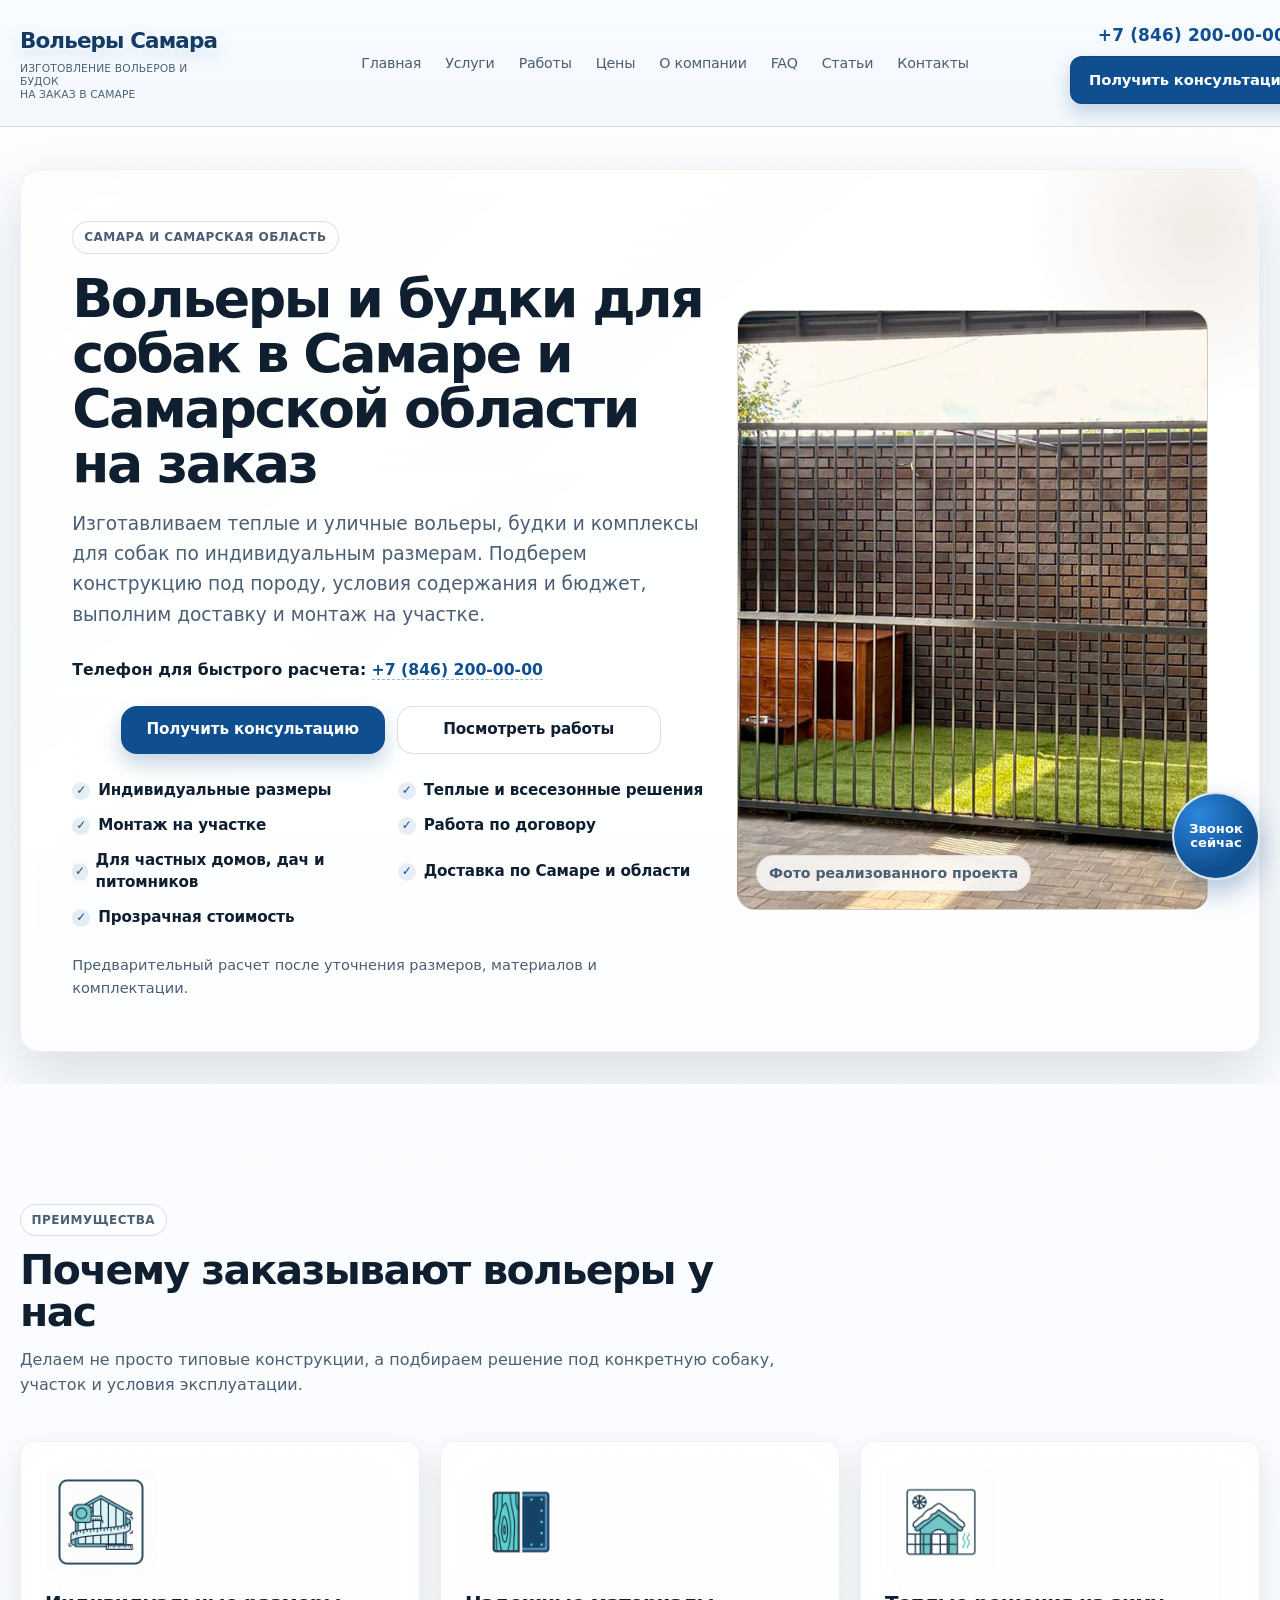
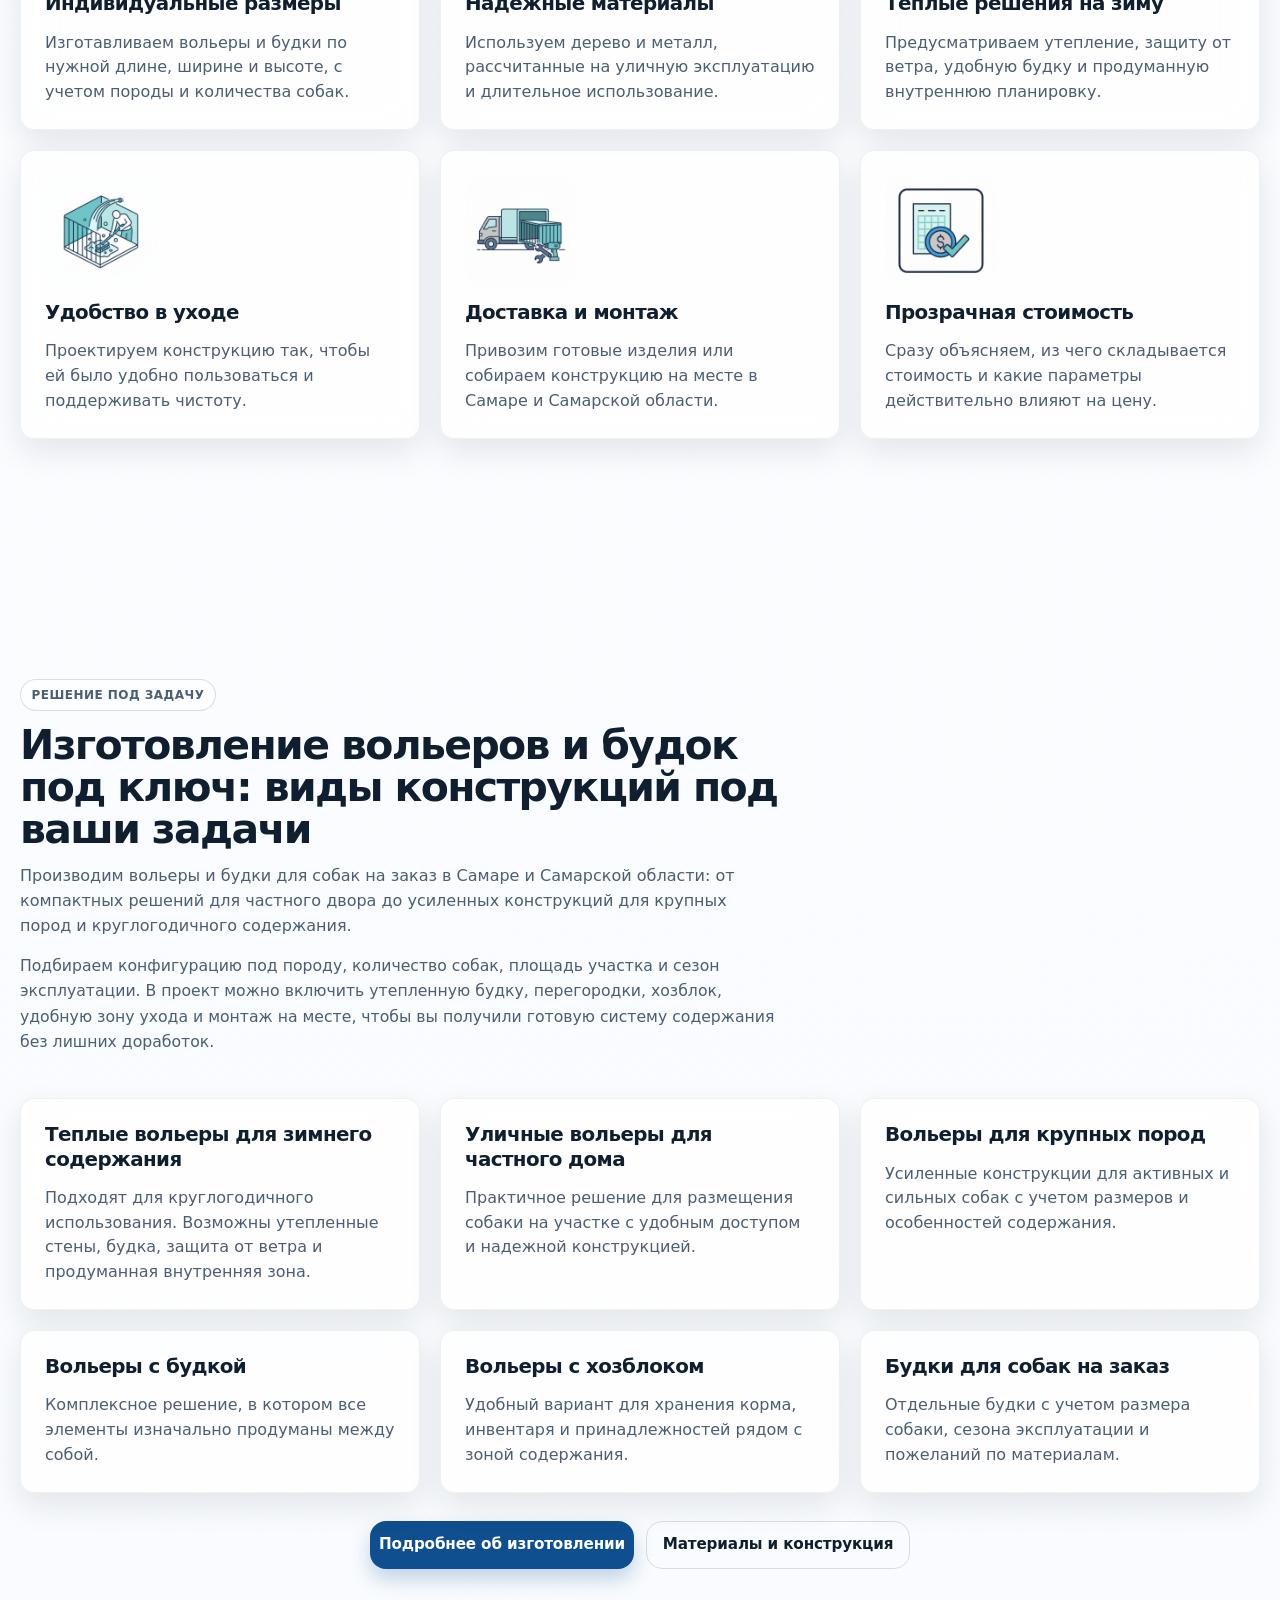
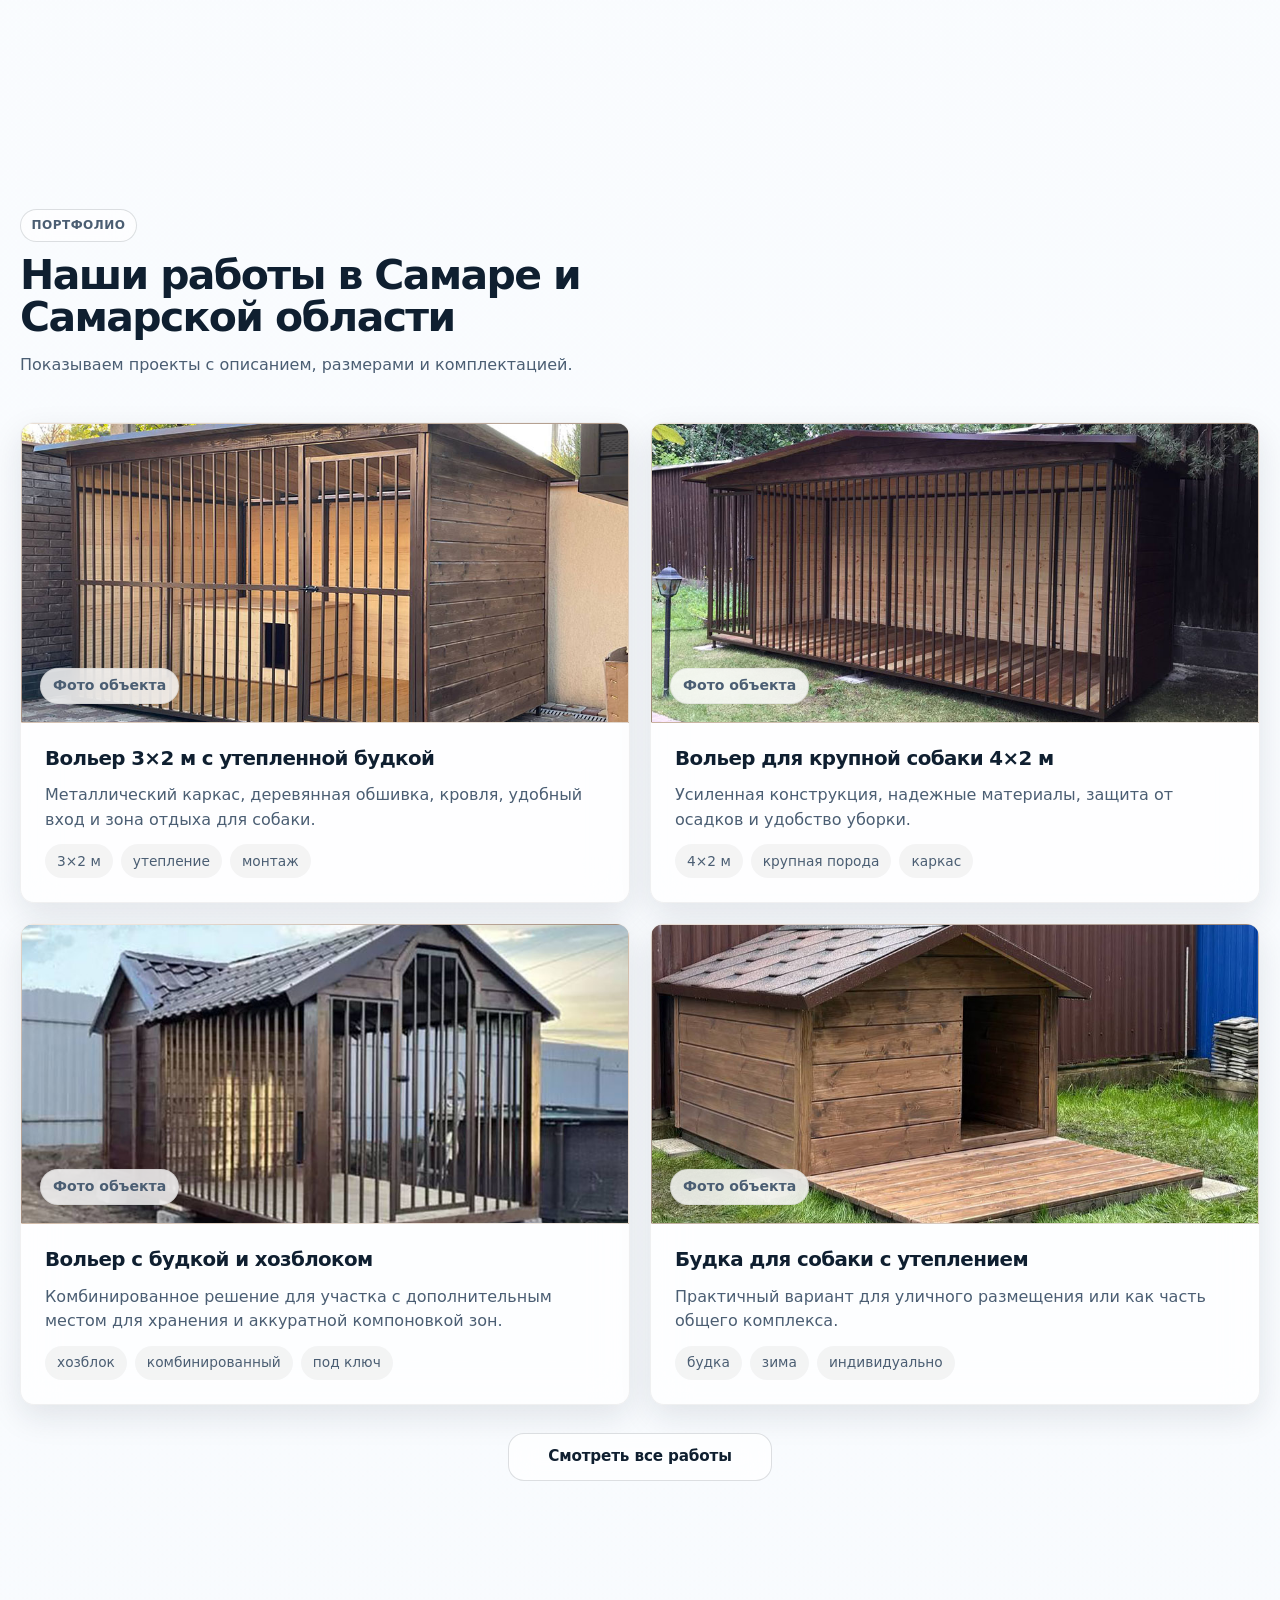
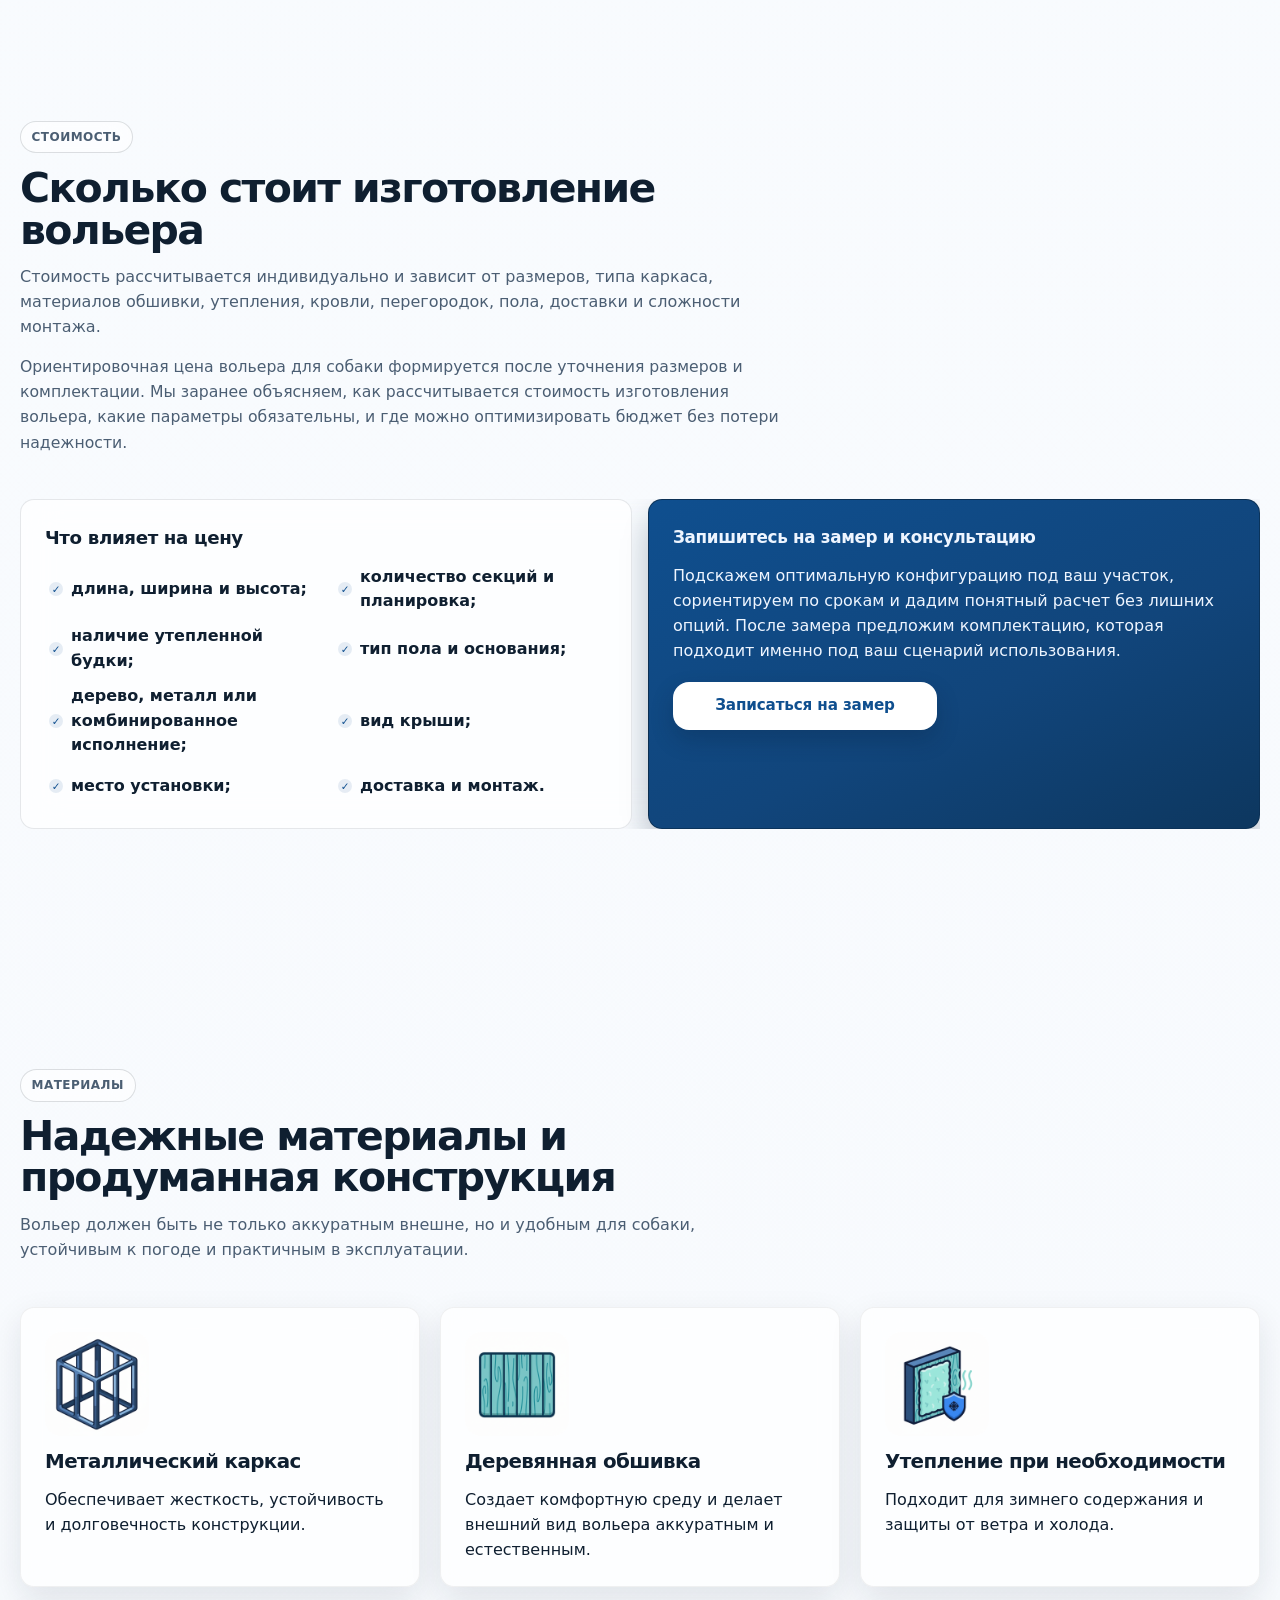
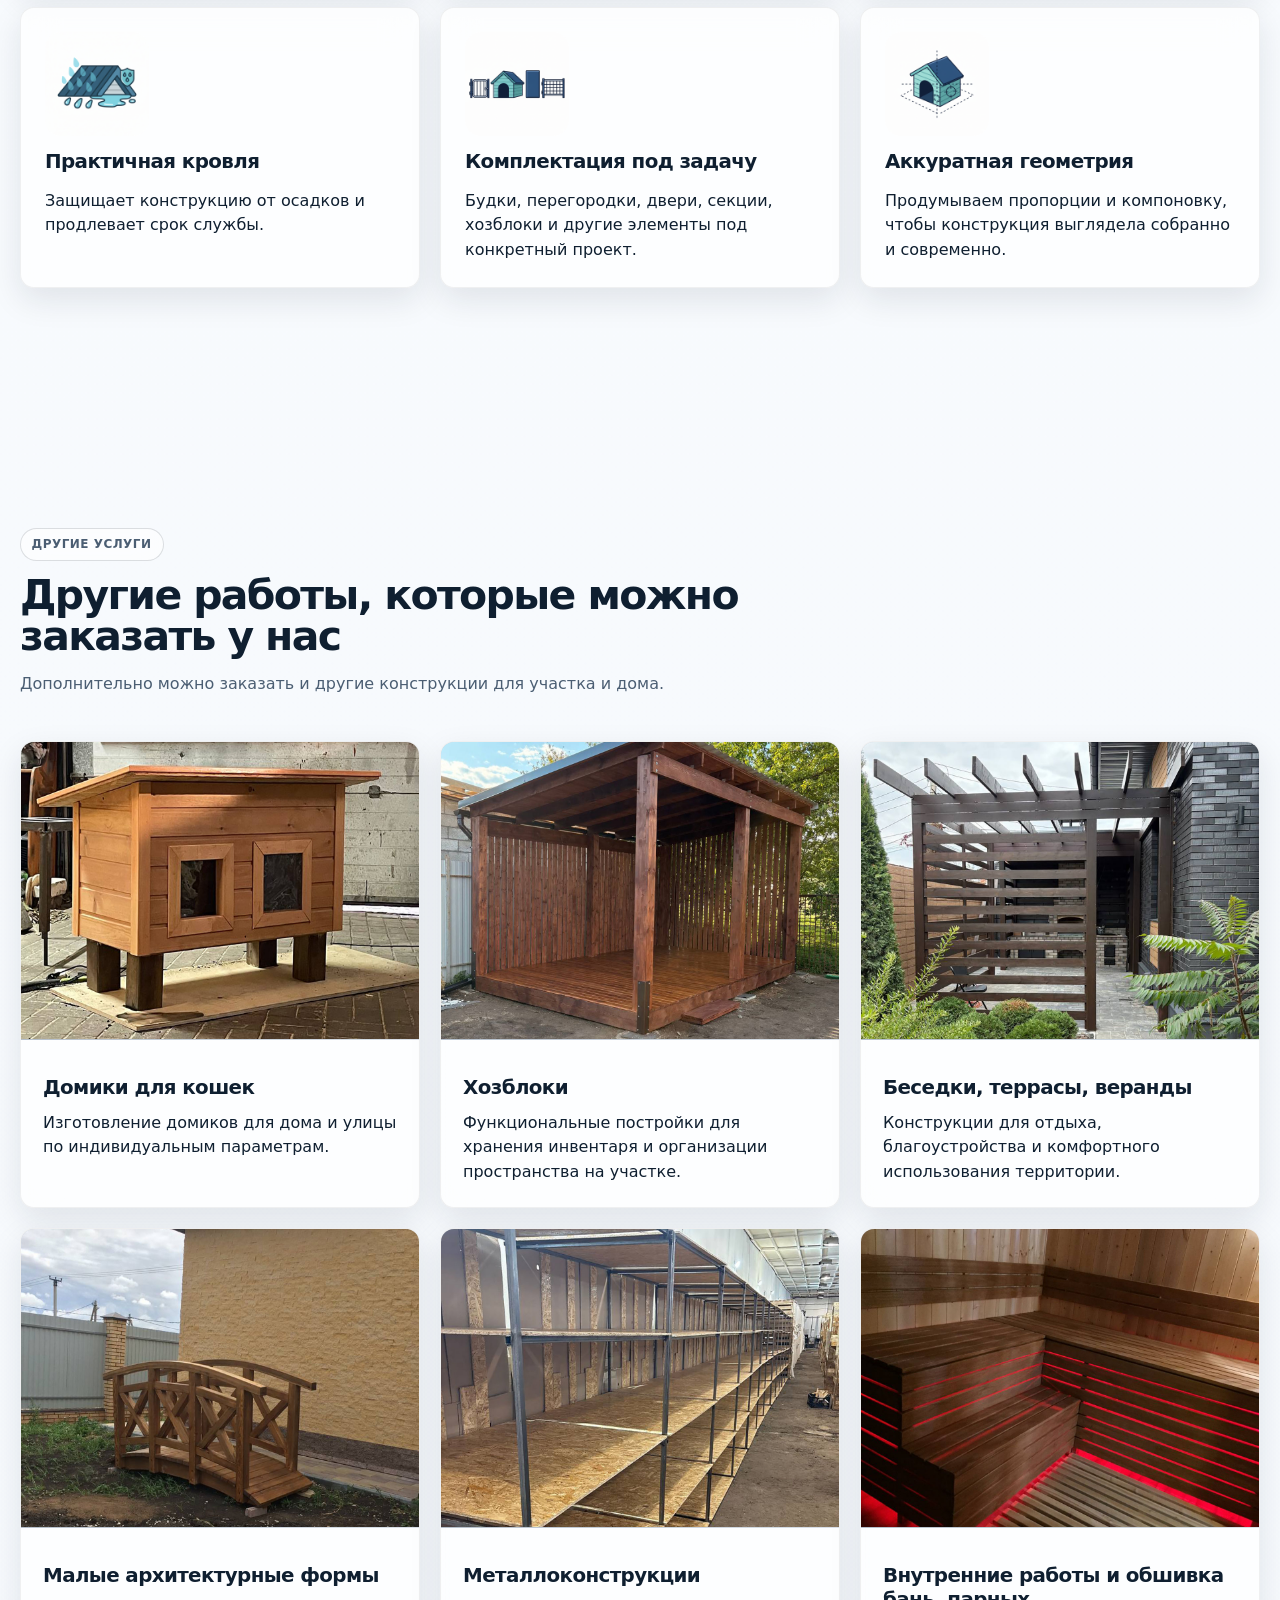
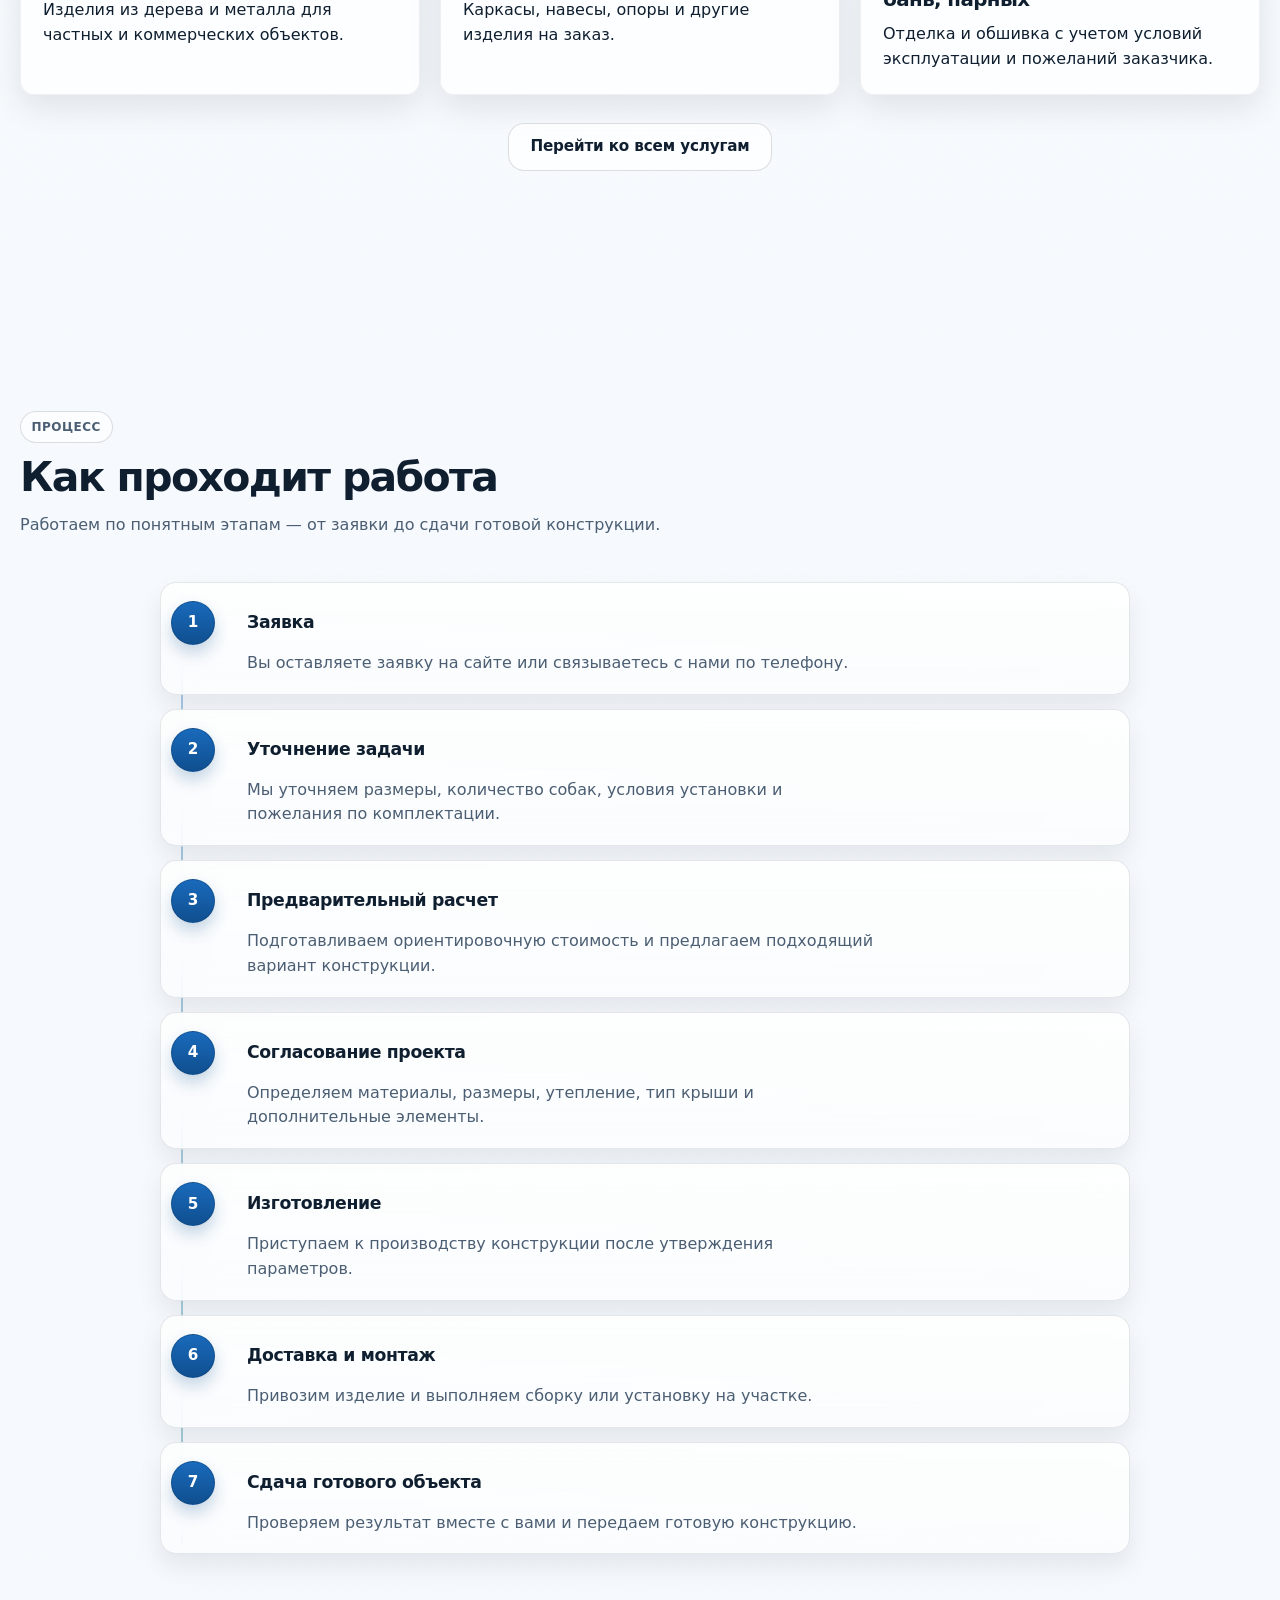
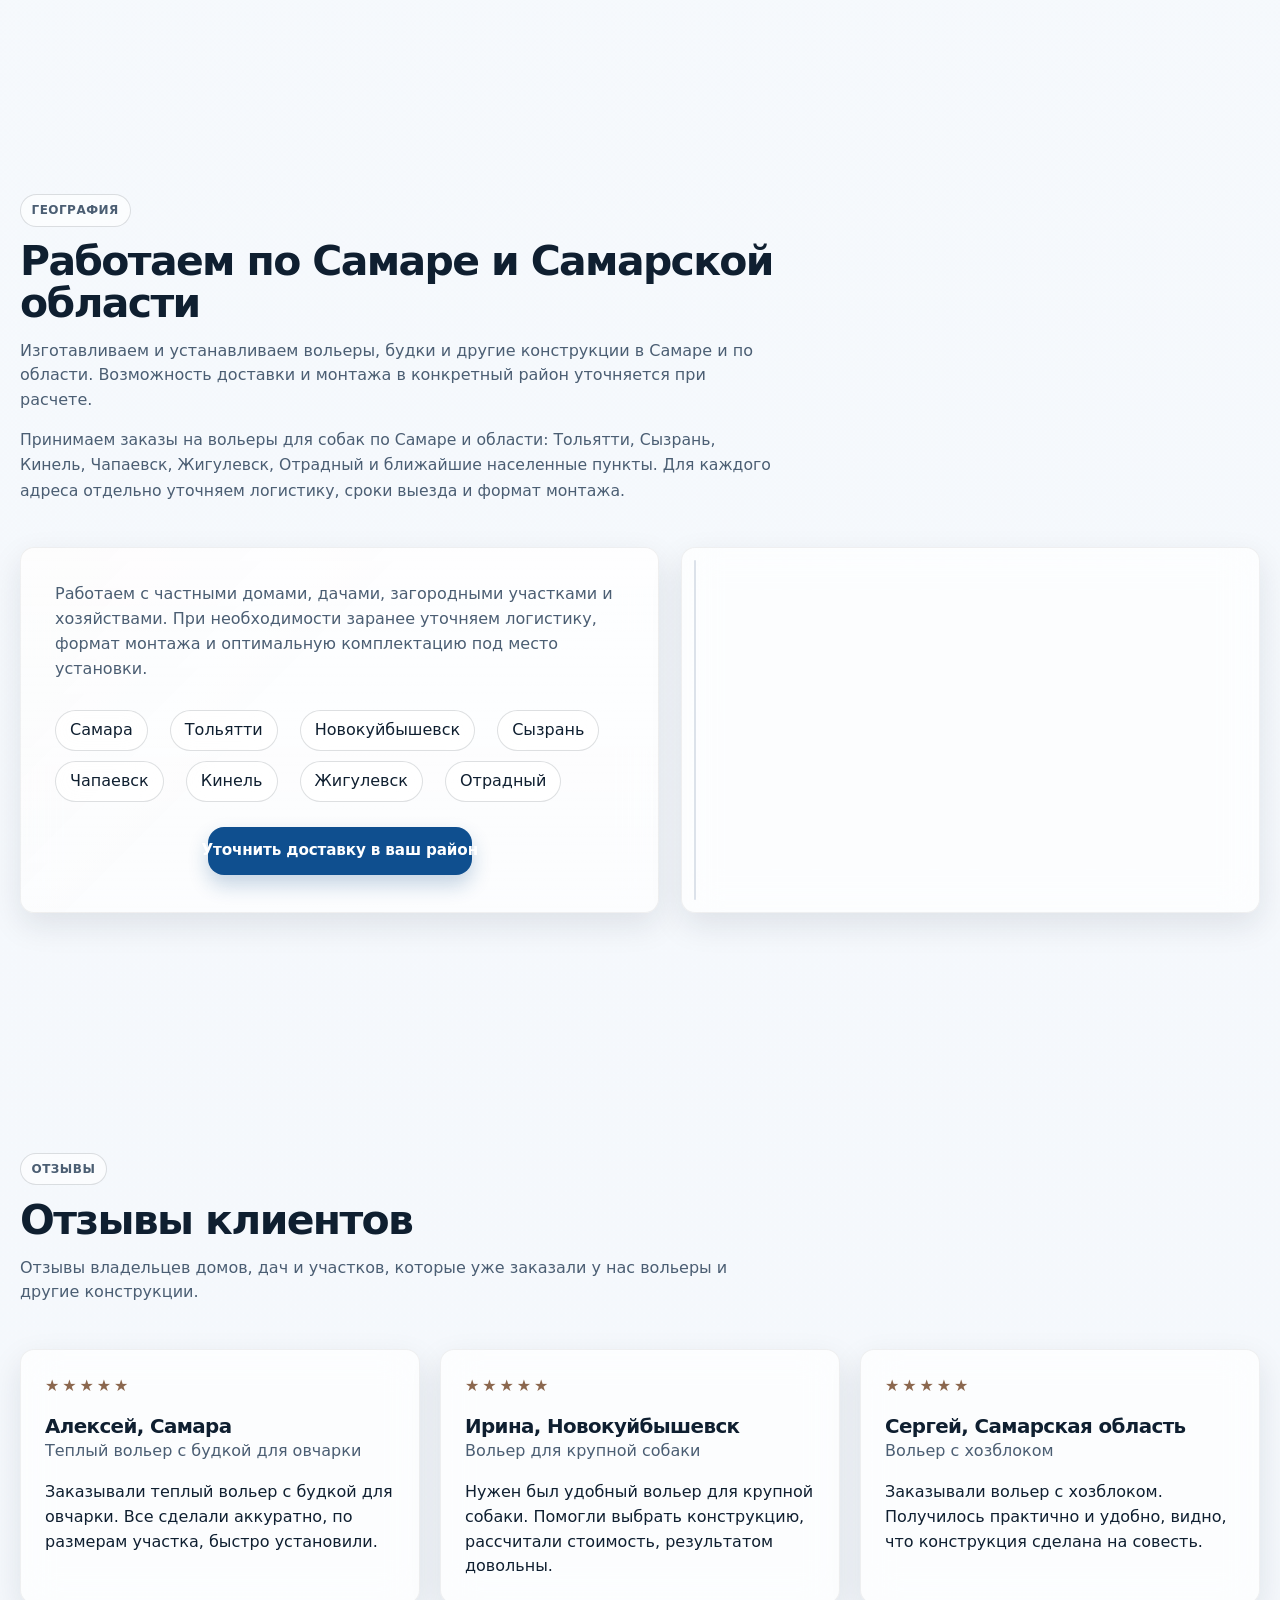
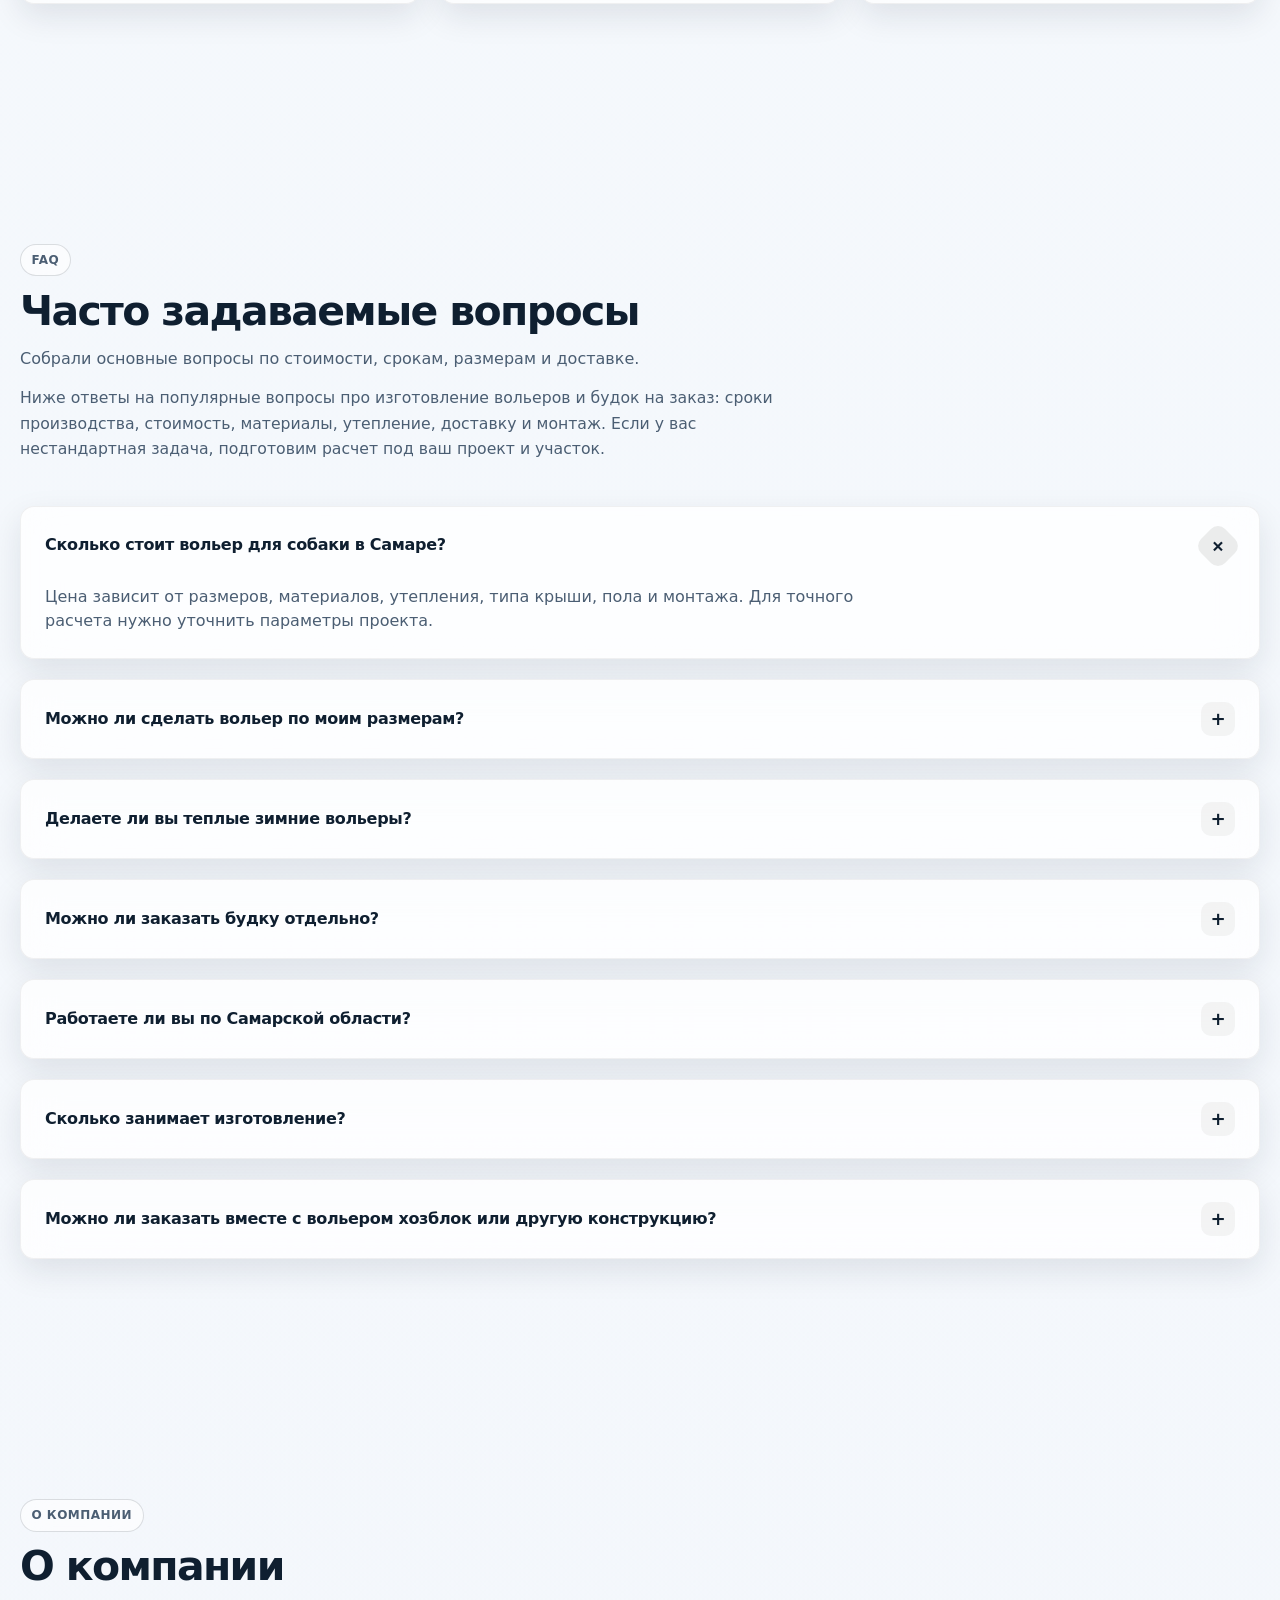
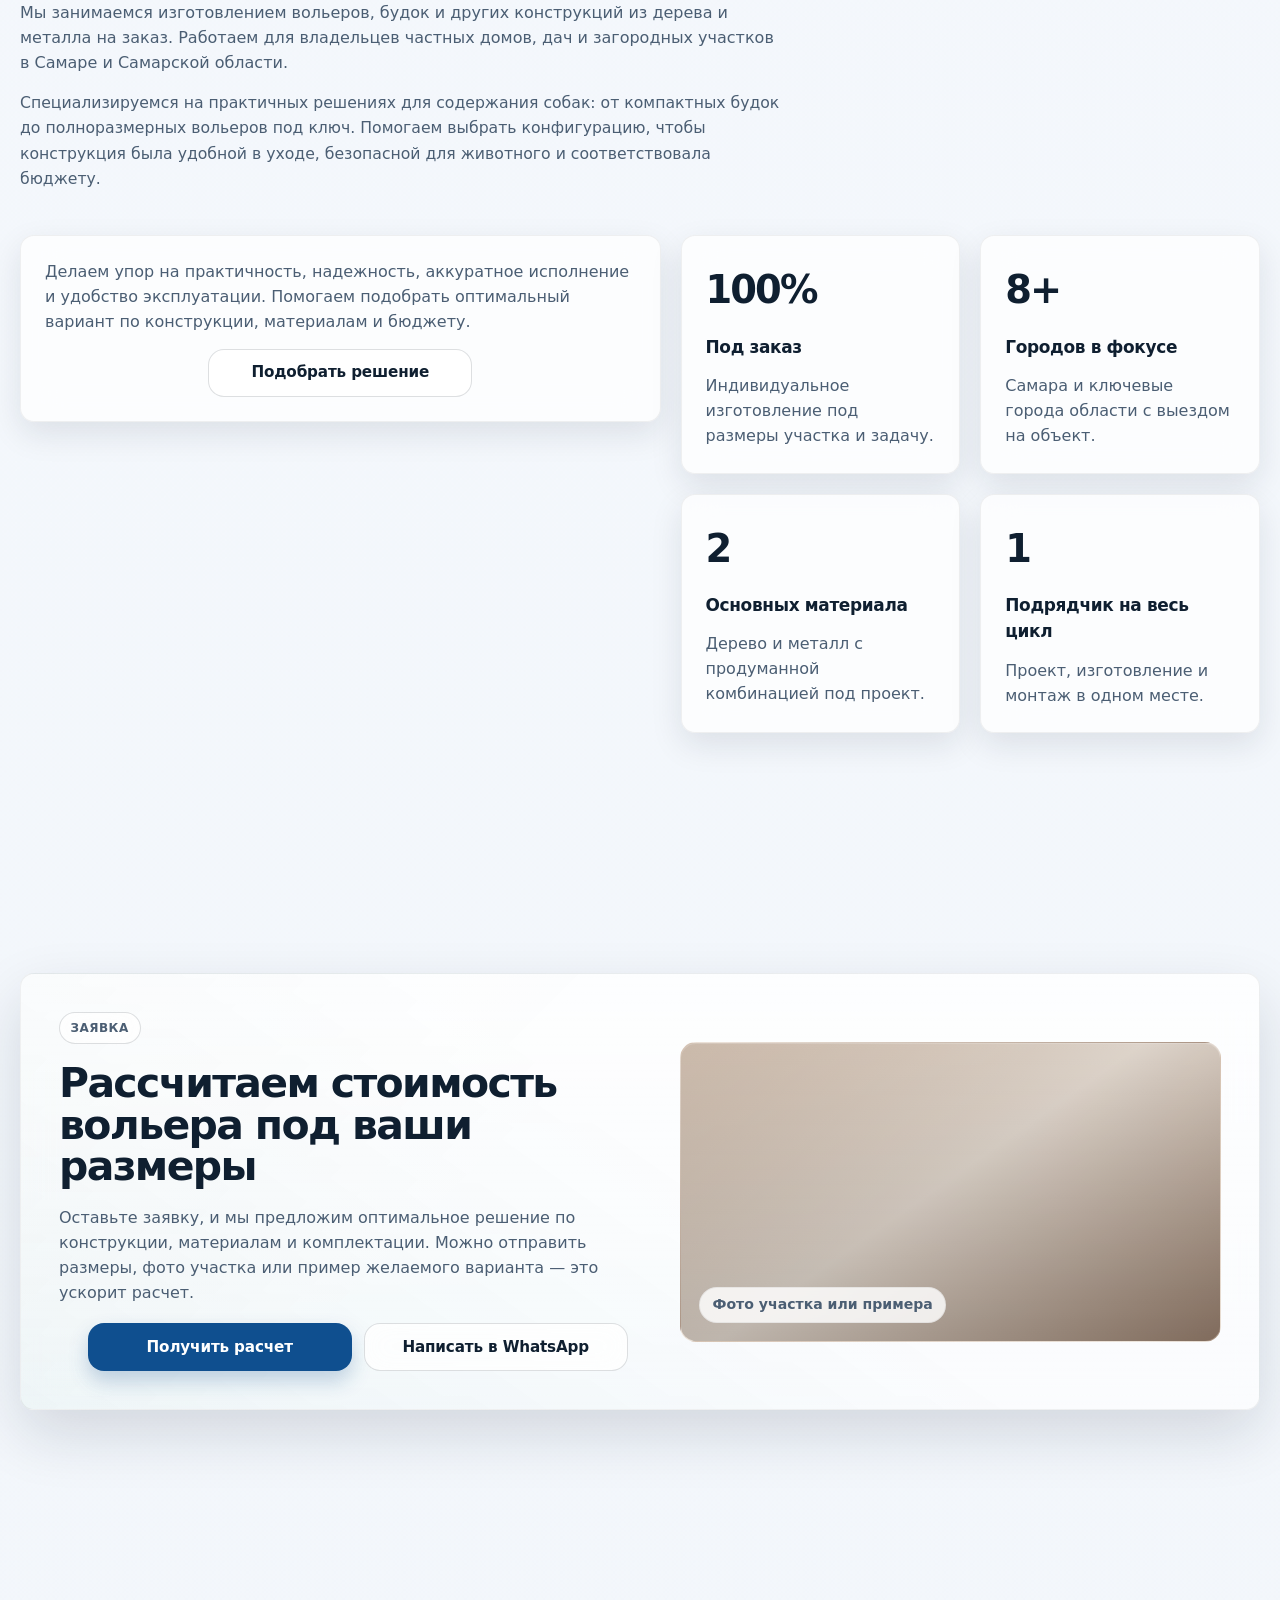
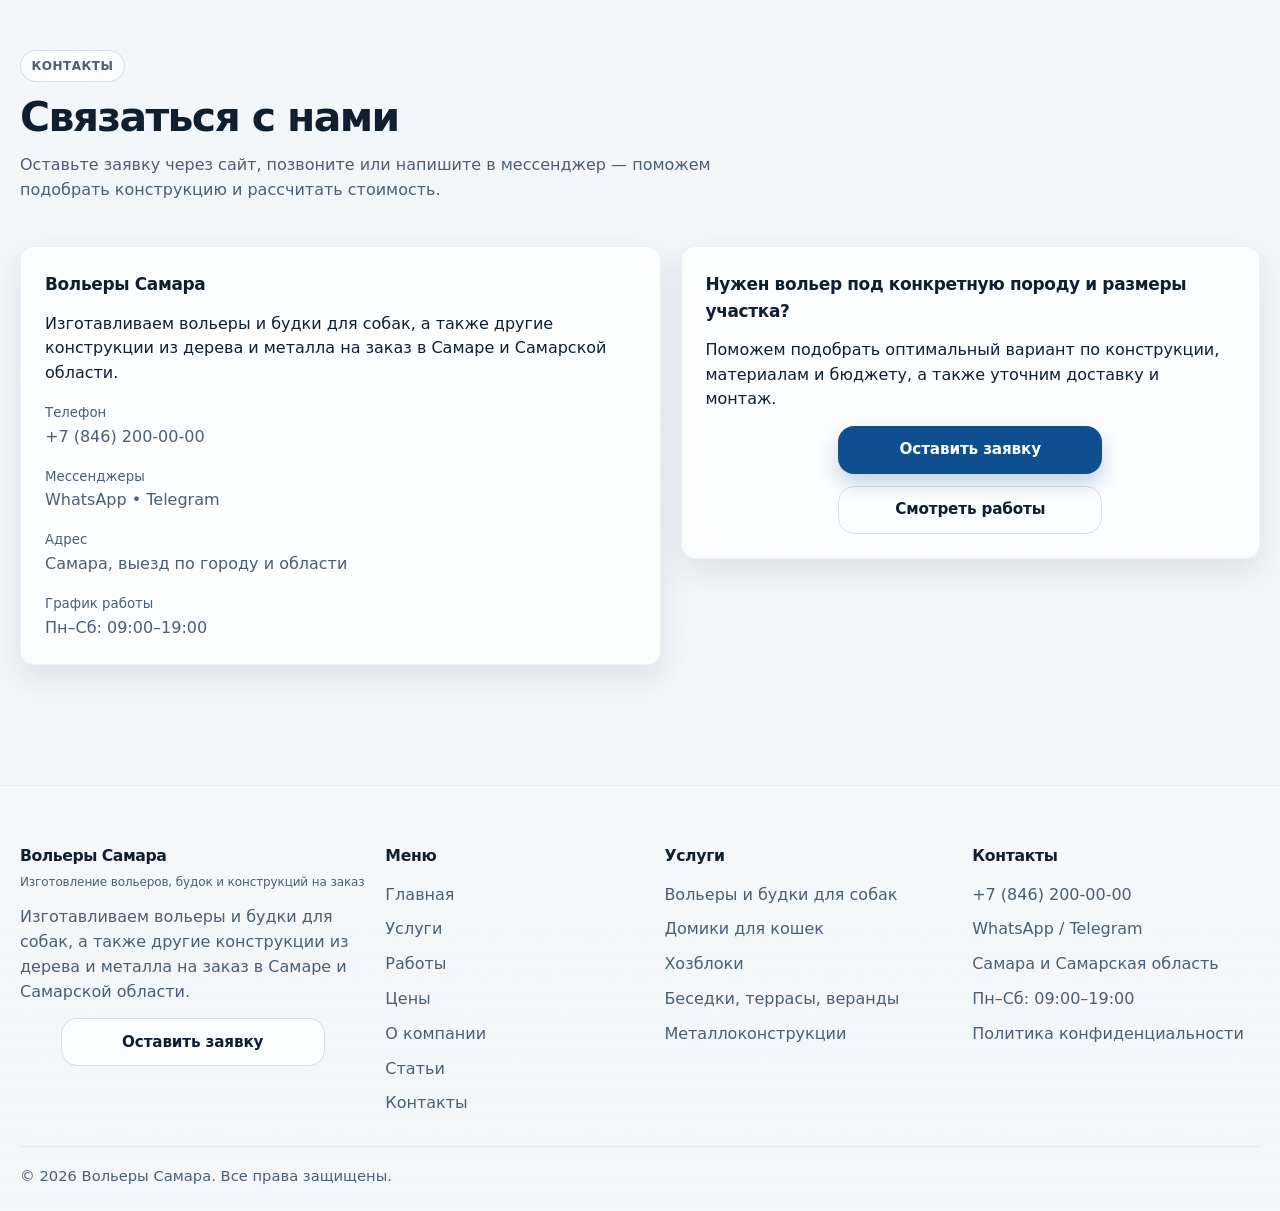
==== commit 58bd75ac: "version-2" ====
--- a/index.html
+++ b/index.html
@@ -1,31 +1,128 @@
-<!DOCTYPE html>
+﻿<!DOCTYPE html>
 <html lang="ru">
 <head>
   <meta charset="UTF-8" />
   <meta name="viewport" content="width=device-width, initial-scale=1.0" />
   <title>Вольеры и будки для собак в Самаре и Самарской области на заказ | Изготовление и монтаж</title>
   <meta name="description" content="Изготавливаем вольеры и будки для собак на заказ в Самаре и Самарской области. Теплые и уличные вольеры, индивидуальные размеры, доставка и монтаж. Собственное производство, расчет стоимости и помощь с выбором конструкции." />
+  <script type="application/ld+json">
+    {
+      "@context": "https://schema.org",
+      "@type": "LocalBusiness",
+      "name": "Вольеры Самара",
+      "description": "Изготовление вольеров и будок для собак на заказ в Самаре и Самарской области.",
+      "telephone": "+7 (846) 200-00-00",
+      "address": {
+        "@type": "PostalAddress",
+        "addressLocality": "Самара",
+        "addressRegion": "Самарская область",
+        "addressCountry": "RU"
+      },
+      "areaServed": [
+        "Самара",
+        "Самарская область",
+        "Тольятти",
+        "Новокуйбышевск",
+        "Сызрань",
+        "Чапаевск",
+        "Кинель",
+        "Жигулевск",
+        "Отрадный"
+      ],
+      "openingHours": "Mo-Sa 09:00-19:00",
+      "serviceType": [
+        "Изготовление вольеров для собак",
+        "Изготовление будок для собак",
+        "Доставка и монтаж вольеров"
+      ]
+    }
+  </script>
+  <script type="application/ld+json">
+    {
+      "@context": "https://schema.org",
+      "@type": "FAQPage",
+      "mainEntity": [
+        {
+          "@type": "Question",
+          "name": "Сколько стоит вольер для собаки в Самаре?",
+          "acceptedAnswer": {
+            "@type": "Answer",
+            "text": "Цена зависит от размеров, материалов, утепления, типа крыши, пола и монтажа. Для точного расчета нужно уточнить параметры проекта."
+          }
+        },
+        {
+          "@type": "Question",
+          "name": "Можно ли сделать вольер по моим размерам?",
+          "acceptedAnswer": {
+            "@type": "Answer",
+            "text": "Да, мы изготавливаем конструкции по индивидуальным размерам и задачам заказчика."
+          }
+        },
+        {
+          "@type": "Question",
+          "name": "Делаете ли вы теплые зимние вольеры?",
+          "acceptedAnswer": {
+            "@type": "Answer",
+            "text": "Да, можем предусмотреть утепление, защиту от ветра, будку и другие элементы для комфортного содержания собаки."
+          }
+        },
+        {
+          "@type": "Question",
+          "name": "Можно ли заказать будку отдельно?",
+          "acceptedAnswer": {
+            "@type": "Answer",
+            "text": "Да, изготавливаем будки как отдельно, так и в составе вольера."
+          }
+        },
+        {
+          "@type": "Question",
+          "name": "Работаете ли вы по Самарской области?",
+          "acceptedAnswer": {
+            "@type": "Answer",
+            "text": "Да, выполняем доставку и монтаж по Самаре и области."
+          }
+        },
+        {
+          "@type": "Question",
+          "name": "Сколько занимает изготовление?",
+          "acceptedAnswer": {
+            "@type": "Answer",
+            "text": "Срок зависит от сложности проекта, объема работ и текущей загрузки. После уточнения параметров сможем назвать ориентир по срокам."
+          }
+        },
+        {
+          "@type": "Question",
+          "name": "Можно ли заказать вместе с вольером хозблок или другую конструкцию?",
+          "acceptedAnswer": {
+            "@type": "Answer",
+            "text": "Да, при необходимости можно сразу рассчитать дополнительные работы по участку и объединить их в одном проекте."
+          }
+        }
+      ]
+    }
+  </script>
   <style>
     :root {
-      --bg: #f5f2ed;
-      --bg-2: #fbfaf8;
-      --surface: rgba(255,255,255,0.72);
-      --surface-strong: rgba(255,255,255,0.88);
+      --bg: #f2f6fb;
+      --bg-2: #fbfdff;
+      --surface: rgba(255,255,255,0.94);
+      --surface-strong: rgba(255,255,255,0.98);
       --surface-solid: #ffffff;
-      --text: #1f1f1f;
-      --muted: #6f6a63;
-      --line: rgba(32, 28, 24, 0.08);
-      --line-strong: rgba(32, 28, 24, 0.14);
-      --accent: #8b674e;
-      --accent-2: #b69277;
-      --accent-soft: rgba(182, 146, 119, 0.14);
-      --green: #667b5a;
-      --green-soft: rgba(102, 123, 90, 0.10);
-      --shadow: 0 24px 60px rgba(31, 25, 21, 0.10);
-      --shadow-soft: 0 12px 32px rgba(31, 25, 21, 0.07);
+      --text: #0f1f30;
+      --muted: #4b5e73;
+      --line: rgba(15, 31, 48, 0.14);
+      --line-strong: rgba(15, 31, 48, 0.24);
+      --accent: #0f4f8f;
+      --accent-2: #1a6abc;
+      --accent-soft: rgba(26, 106, 188, 0.16);
+      --green: #0e7a8a;
+      --green-soft: rgba(14, 122, 138, 0.14);
+      --shadow: 0 24px 60px rgba(15, 31, 48, 0.14);
+      --shadow-soft: 0 12px 32px rgba(15, 31, 48, 0.10);
       --container: 1240px;
       --header-h: 76px;
       --section: 120px;
+      --btn-uniform-w: 264px;
     }
 
     * { box-sizing: border-box; }
@@ -36,10 +133,7 @@
       margin: 0;
       font-family: "SF Pro Display", "SF Pro Text", Inter, ui-sans-serif, system-ui, -apple-system, BlinkMacSystemFont, "Segoe UI", sans-serif;
       color: var(--text);
-      background:
-        radial-gradient(circle at top left, rgba(182,146,119,.08), transparent 28%),
-        radial-gradient(circle at 100% 0%, rgba(139,103,78,.05), transparent 22%),
-        linear-gradient(180deg, #fbfaf8 0%, #f6f2ec 52%, #f2eee8 100%);
+      background: linear-gradient(180deg, var(--bg-2) 0%, var(--bg) 100%);
       line-height: 1.55;
       -webkit-font-smoothing: antialiased;
       text-rendering: optimizeLegibility;
@@ -142,12 +236,21 @@
       line-height: 1.62;
     }
 
+    .seo-copy {
+      max-width: 860px;
+      font-size: .98rem;
+      line-height: 1.62;
+      color: var(--muted);
+    }
+
     .btn-row,
     .hero-actions,
     .cta-actions,
     .footer-actions {
       display: flex;
       flex-wrap: wrap;
+      justify-content: center;
+      align-items: center;
       gap: 12px;
     }
 
@@ -155,9 +258,10 @@
       display: inline-flex;
       align-items: center;
       justify-content: center;
-      min-height: 50px;
-      padding: 0 20px;
-      border-radius: 999px;
+      width: min(100%, var(--btn-uniform-w));
+      height: 48px;
+      padding: 0 18px;
+      border-radius: 16px;
       border: 1px solid transparent;
       font-size: .95rem;
       font-weight: 600;
@@ -169,13 +273,13 @@
 
     .btn:hover {
       transform: translateY(-2px);
-      box-shadow: 0 16px 28px rgba(31, 25, 21, .10);
+      box-shadow: 0 16px 28px rgba(16, 33, 51, .14);
     }
 
     .btn-primary {
-      background: linear-gradient(180deg, #927058 0%, #7e5d46 100%);
+      background: var(--accent);
       color: #fff;
-      box-shadow: 0 14px 30px rgba(126, 93, 70, .22);
+      box-shadow: 0 10px 20px rgba(15, 79, 143, .24);
     }
 
     .btn-secondary {
@@ -279,35 +383,65 @@
       box-shadow: 0 0 0 5px rgba(102, 123, 90, 0.10);
     }
 
+    /* Hero: unified checklist style */
+    .hero .hero-metrics {
+      gap: 10px 14px;
+    }
+
+    .hero .hero-metrics .metric-pill {
+      display: flex;
+      align-items: center;
+      gap: 8px;
+      padding: 2px 0;
+      min-height: auto;
+      font-size: .95rem;
+      line-height: 1.4;
+      letter-spacing: -.01em;
+      font-weight: 650;
+      color: var(--text);
+    }
+
+    .hero .hero-metrics .metric-pill::before {
+      content: "✓";
+      position: static;
+      transform: none;
+      width: 18px;
+      height: 18px;
+      display: inline-flex;
+      align-items: center;
+      justify-content: center;
+      border-radius: 999px;
+      background: rgba(15,79,143,.10);
+      color: var(--accent);
+      font-size: .75rem;
+      font-weight: 800;
+      box-shadow: none;
+    }
+
     .site-header {
       position: sticky;
       top: 0;
       z-index: 1000;
       padding: 14px 0;
-      background: linear-gradient(180deg, rgba(245,242,237,.92), rgba(245,242,237,.76));
-      backdrop-filter: blur(20px);
-      border-bottom: 1px solid rgba(31, 25, 21, 0.04);
+      background: linear-gradient(180deg, rgba(248,252,255,.94), rgba(242,247,252,.90));
+      backdrop-filter: blur(18px) saturate(140%);
+      border-bottom: 1px solid rgba(15, 31, 48, 0.14);
     }
 
     .header-shell {
       min-height: calc(var(--header-h) - 10px);
       display: grid;
-      grid-template-columns: auto 1fr auto;
+      grid-template-columns: minmax(180px, 240px) 1fr minmax(160px, 190px);
       align-items: center;
-      gap: 18px;
-      padding: 12px 16px;
-      border-radius: 999px;
-      background: rgba(255,255,255,.56);
-      border: 1px solid rgba(31, 25, 21, 0.06);
-      box-shadow: 0 8px 24px rgba(31, 25, 21, .05);
-      backdrop-filter: blur(18px);
+      gap: 12px;
+      padding: 8px 0;
     }
 
     .brand {
       display: inline-grid;
-      gap: 2px;
+      gap: 4px;
       align-items: center;
-      min-width: 210px;
+      min-width: 180px;
     }
 
     .brand-title {
@@ -317,10 +451,27 @@
       color: var(--text);
     }
 
+    .site-header .brand-title {
+      font-size: 1.34rem;
+      font-weight: 900;
+      letter-spacing: -.04em;
+      color: #133b63;
+      text-shadow: 0 1px 0 rgba(255,255,255,.55), 0 6px 18px rgba(26,106,188,.18);
+    }
+
     .brand-subtitle {
       font-size: .75rem;
       color: var(--muted);
       letter-spacing: -.01em;
+    }
+
+    .site-header .brand-subtitle {
+      font-size: .67rem;
+      line-height: 1.25;
+      color: #4d6278;
+      letter-spacing: .01em;
+      max-width: 200px;
+      text-transform: uppercase;
     }
 
     .nav {
@@ -360,7 +511,7 @@
     .dropdown:hover > .dropdown-toggle,
     .nav-link:focus-visible,
     .dropdown-toggle:focus-visible {
-      background: rgba(31,25,21,.05);
+      background: rgba(15,79,143,.07);
       color: var(--text);
       outline: none;
     }
@@ -379,7 +530,7 @@
       border-radius: 12px;
       border: 1px solid var(--line);
       background: rgba(255,255,255,.94);
-      box-shadow: 0 24px 48px rgba(31,25,21,.12);
+      box-shadow: 0 24px 48px rgba(16,33,51,.14);
       backdrop-filter: blur(20px);
       opacity: 0;
       visibility: hidden;
@@ -401,32 +552,133 @@
     }
 
     .dropdown-menu a:hover {
-      background: rgba(31,25,21,.045);
+      background: rgba(15,79,143,.07);
       color: var(--text);
     }
 
     .header-actions {
-      display: flex;
-      align-items: center;
-      gap: 10px;
-    }
-
-    .header-phone {
-      display: inline-flex;
-      align-items: center;
-      min-height: 38px;
-      padding: 0 14px;
-      border-radius: 999px;
-      background: rgba(255,255,255,.48);
-      border: 1px solid rgba(31,25,21,.05);
+      display: grid;
+      gap: 8px;
+      justify-items: stretch;
+      min-width: 190px;
+    }
+
+    .header-phone-inline {
+      width: 100%;
+      text-align: center;
+      font-size: 1.06rem;
+      font-weight: 800;
+      letter-spacing: .01em;
+      color: var(--accent);
+      text-shadow: 0 1px 0 rgba(255,255,255,.5);
+      transition: color .22s ease, transform .22s ease;
+    }
+
+    .header-phone-inline:hover {
+      color: var(--accent-2);
+      transform: translateY(-1px);
+    }
+
+    .header-actions .btn {
+      width: min(100%, var(--btn-uniform-w));
+      height: 48px;
+      border-radius: 12px;
       font-size: .92rem;
+      font-weight: 700;
+    }
+
+    .site-header .btn-primary {
+      background: var(--accent);
+      border: 1px solid rgba(13, 62, 112, 0.62);
+      box-shadow: 0 8px 18px rgba(15,79,143,.24);
+    }
+
+    .hero-phoneline {
+      margin-top: 10px;
+      font-size: .98rem;
       font-weight: 600;
       color: var(--text);
-      white-space: nowrap;
+    }
+
+    .hero-phoneline a {
+      font-weight: 800;
+      color: var(--accent);
+      border-bottom: 1px dashed rgba(15,79,143,.42);
+    }
+
+    .hero-phoneline a:hover {
+      color: var(--accent-2);
+      border-bottom-color: rgba(26,106,188,.72);
+    }
+
+    .call-sticker {
+      position: fixed;
+      right: 20px;
+      bottom: 20px;
+      width: 88px;
+      height: 88px;
+      border-radius: 50%;
+      display: grid;
+      place-items: center;
+      text-align: center;
+      font-size: .82rem;
+      font-weight: 800;
+      line-height: 1.1;
+      color: #fff;
+      background: radial-gradient(circle at 30% 25%, #2c86df, var(--accent) 65%);
+      border: 2px solid rgba(255,255,255,.85);
+      box-shadow: 0 12px 28px rgba(15,79,143,.35);
+      z-index: 1100;
+      animation: callPulse 2.2s ease-in-out infinite;
+    }
+
+    .call-sticker:hover {
+      transform: translateY(-2px) scale(1.04);
+      box-shadow: 0 16px 30px rgba(15,79,143,.40);
+    }
+
+    @keyframes callPulse {
+      0%, 100% { box-shadow: 0 12px 28px rgba(15,79,143,.35), 0 0 0 0 rgba(26,106,188,.30); }
+      60% { box-shadow: 0 12px 28px rgba(15,79,143,.35), 0 0 0 14px rgba(26,106,188,0); }
+    }
+
+    .scroll-top {
+      position: fixed;
+      right: 20px;
+      bottom: 118px;
+      width: 52px;
+      height: 52px;
+      border-radius: 14px;
+      display: grid;
+      place-items: center;
+      background: rgba(255,255,255,.42);
+      border: 1px solid rgba(255,255,255,.78);
+      backdrop-filter: blur(16px) saturate(125%);
+      color: var(--text);
+      font-size: 1.34rem;
+      line-height: 1;
+      box-shadow: 0 8px 20px rgba(15,31,48,.20);
+      cursor: pointer;
+      z-index: 1090;
+      opacity: 0;
+      visibility: hidden;
+      transform: translateY(12px);
+      transition: opacity .24s ease, transform .24s ease, visibility .24s ease, background .24s ease;
+    }
+
+    .scroll-top.is-visible {
+      opacity: .95;
+      visibility: visible;
+      transform: translateY(0);
+    }
+
+    .scroll-top:hover {
+      background: rgba(255,255,255,.58);
     }
 
     .menu-toggle,
-    .mobile-services {
+    .mobile-services,
+    .mobile-articles {
       display: none;
     }
 
@@ -536,6 +788,16 @@
     .work-image {
       min-height: 300px;
       border-radius: 0;
+    }
+
+    .hero-image,
+    .work-image-photo {
+      position: absolute;
+      inset: 0;
+      width: 100%;
+      height: 100%;
+      object-fit: cover;
+      z-index: 0;
     }
 
     .cta-side {
@@ -753,6 +1015,131 @@
       align-content: start;
     }
 
+    .price-cta {
+      display: grid;
+      gap: 10px;
+      padding: 18px;
+      border-radius: 12px;
+      border: 1px solid var(--line);
+      background:
+        linear-gradient(180deg, rgba(255,255,255,.86), rgba(255,255,255,.74)),
+        linear-gradient(135deg, rgba(26,106,188,.10), rgba(14,122,138,.08));
+    }
+
+    .price-cta strong {
+      font-size: 1.05rem;
+      letter-spacing: -.02em;
+      color: var(--text);
+    }
+
+    #price .price-copy {
+      max-width: none;
+      margin-inline: 0;
+      padding: 0;
+      gap: 0;
+      border: none;
+      border-radius: 0;
+      background: none;
+      box-shadow: none;
+    }
+
+    #price .price-cards {
+      display: grid;
+      grid-template-columns: repeat(2, minmax(0, 1fr));
+      gap: 16px;
+      align-items: stretch;
+    }
+
+    #price .price-box {
+      border-radius: 14px;
+      border: 1px solid rgba(15,31,48,.10);
+      background: rgba(255,255,255,.74);
+      box-shadow: none;
+      gap: 12px;
+    }
+
+    #price .price-box strong {
+      font-size: 1.14rem;
+      letter-spacing: -.02em;
+    }
+
+    #price .price-factors {
+      margin-top: 0 !important;
+      display: grid;
+      grid-template-columns: repeat(2, minmax(0, 1fr));
+      gap: 10px 16px;
+    }
+
+    #price .price-factors li {
+      min-height: 36px;
+      display: inline-flex;
+      align-items: center;
+      padding-left: 26px;
+      border-bottom: none;
+      font-weight: 600;
+      color: var(--text);
+    }
+
+    #price .price-factors li::before {
+      left: 4px;
+      top: 50%;
+      transform: translateY(-50%);
+      width: 14px;
+      height: 14px;
+      border-radius: 999px;
+      background: rgba(15,79,143,.10);
+      color: var(--accent);
+      content: "✓";
+      display: inline-flex;
+      align-items: center;
+      justify-content: center;
+      font-size: .65rem;
+      font-weight: 800;
+      box-shadow: none;
+    }
+
+    #price .price-note {
+      font-size: .95rem;
+      line-height: 1.55;
+    }
+
+    #price .price-cta {
+      border-radius: 14px;
+      padding: 24px;
+      background: linear-gradient(155deg, #0f4f8f 0%, #11457b 58%, #0d375f 100%);
+      border: 1px solid rgba(10, 42, 73, .72);
+      box-shadow: 0 18px 34px rgba(9, 35, 59, .28);
+      display: grid;
+      gap: 14px;
+      justify-items: start;
+      align-content: start;
+      text-align: left;
+    }
+
+    #price .price-cta strong,
+    #price .price-cta p {
+      color: #eef5ff;
+    }
+
+    #price .price-cta .btn {
+      margin-top: 4px;
+      background: #ffffff;
+      color: #0f4f8f;
+      border: 1px solid rgba(255,255,255,.86);
+      box-shadow: 0 10px 22px rgba(8, 28, 48, .22);
+      align-self: start;
+    }
+
+    #price .price-cta .btn:hover {
+      background: #f2f7ff;
+    }
+
+    @media (max-width: 1024px) {
+      #price .price-cards {
+        grid-template-columns: 1fr;
+      }
+    }
+
     .service-copy,
     .about-copy { max-width: 760px; }
 
@@ -764,7 +1151,6 @@
       letter-spacing: -.02em;
     }
 
-    .card-icon,
     .timeline-num {
       width: 40px;
       height: 40px;
@@ -778,6 +1164,148 @@
       font-size: .95rem;
     }
 
+    /* Process infographic */
+    #steps .timeline-grid {
+      position: relative;
+      max-width: 980px;
+      margin-inline: auto;
+      grid-template-columns: 1fr;
+      gap: 14px;
+      padding-left: 10px;
+    }
+
+    #steps .timeline-grid::before {
+      content: "";
+      position: absolute;
+      left: 31px;
+      top: 10px;
+      bottom: 10px;
+      width: 2px;
+      background: linear-gradient(180deg, rgba(26,106,188,.35), rgba(14,122,138,.35));
+    }
+
+    #steps .timeline-card {
+      display: grid;
+      grid-template-columns: 62px 1fr;
+      grid-template-areas:
+        "num title"
+        ". text";
+      column-gap: 14px;
+      row-gap: 6px;
+      padding: 18px 18px 18px 10px;
+      border-radius: 16px;
+      border: 1px solid rgba(15,31,48,.10);
+      background:
+        linear-gradient(180deg, rgba(255,255,255,.92), rgba(255,255,255,.82)),
+        linear-gradient(135deg, rgba(26,106,188,.08), rgba(14,122,138,.06));
+      box-shadow: 0 12px 24px rgba(15,31,48,.08);
+    }
+
+    #steps .timeline-card h3 {
+      grid-area: title;
+      align-self: center;
+      font-size: 1.08rem;
+      line-height: 1.25;
+      letter-spacing: -.02em;
+    }
+
+    #steps .timeline-card .timeline-copy {
+      grid-area: text;
+      max-width: 62ch;
+    }
+
+    #steps .timeline-num {
+      grid-area: num;
+      width: 44px;
+      height: 44px;
+      border-radius: 999px;
+      background: linear-gradient(180deg, var(--accent-2), var(--accent));
+      color: #fff;
+      border: 1px solid rgba(13,62,112,.45);
+      box-shadow: 0 8px 16px rgba(15,79,143,.24);
+      position: relative;
+      z-index: 1;
+      font-weight: 800;
+    }
+
+    .card-icon {
+      width: 84px;
+      height: 84px;
+      display: inline-flex;
+      align-items: center;
+      justify-content: center;
+      border-radius: 18px;
+      padding: 14px;
+      background:
+        linear-gradient(180deg, rgba(255,255,255,.92), rgba(255,255,255,.76)),
+        linear-gradient(135deg, rgba(26,106,188,.14), rgba(14,122,138,.12));
+      border: 1px solid rgba(15,31,48,.10);
+      box-shadow: 0 10px 22px rgba(15,31,48,.10), inset 0 1px 0 rgba(255,255,255,.72);
+    }
+
+    .card-icon img {
+      width: 100%;
+      height: 100%;
+      object-fit: contain;
+      object-position: center;
+      display: block;
+    }
+
+    .advantages-grid .card {
+      gap: 14px;
+      align-items: start;
+      text-align: left;
+    }
+
+    .advantages-grid .card-icon {
+      width: 112px;
+      height: 112px;
+      padding: 0;
+      border-radius: 0;
+      background: transparent;
+      border: none;
+      box-shadow: none;
+      margin-inline: 0;
+      display: inline-flex;
+    }
+
+    .advantages-grid .card-icon img {
+      width: 100%;
+      height: 100%;
+      object-fit: contain;
+      object-position: center;
+      border-radius: 18px;
+    }
+
+    .advantages-grid .card h3 {
+      max-width: none;
+      margin-inline: 0;
+    }
+
+    .advantages-grid .card p {
+      max-width: none;
+      margin-inline: 0;
+    }
+
+    .material-icon {
+      width: 104px;
+      height: 104px;
+      display: inline-flex;
+      align-items: center;
+      justify-content: center;
+      margin-inline: 0;
+      flex: 0 0 auto;
+    }
+
+    .material-icon img {
+      width: 100%;
+      height: 100%;
+      object-fit: contain;
+      object-position: center;
+      display: block;
+      border-radius: 16px;
+    }
+
     .work-card {
       padding: 0;
       display: flex;
@@ -794,6 +1322,40 @@
       padding: 24px;
       flex: 1;
       align-content: start;
+    }
+
+    .other-services-grid .service-card {
+      padding: 0;
+      display: flex;
+      flex-direction: column;
+    }
+
+    .other-service-image {
+      position: relative;
+      overflow: hidden;
+      aspect-ratio: 4 / 3;
+      background:
+        linear-gradient(180deg, rgba(255,255,255,.10), rgba(255,255,255,0)),
+        linear-gradient(145deg, #c2ccd8 0%, #eef4fb 48%, #9aa9ba 100%);
+      border-bottom: 1px solid rgba(15,31,48,.10);
+    }
+
+    .other-service-image img {
+      position: absolute;
+      inset: 0;
+      width: 100%;
+      height: 100%;
+      object-fit: cover;
+      object-position: center;
+      display: block;
+    }
+
+    .other-service-body {
+      display: grid;
+      gap: 10px;
+      padding: 22px;
+      align-content: start;
+      flex: 1;
     }
 
     .work-tags {
@@ -891,29 +1453,24 @@
     .map-card {
       min-height: 100%;
       justify-content: space-between;
+      padding: 12px;
     }
 
     .map-visual {
       position: relative;
-      min-height: 320px;
+      min-height: 340px;
       border-radius: 12px;
       overflow: hidden;
-      background:
-        radial-gradient(circle at 30% 20%, rgba(255,255,255,.75), transparent 12%),
-        radial-gradient(circle at 68% 22%, rgba(255,255,255,.42), transparent 12%),
-        linear-gradient(145deg, #d9c7b3 0%, #f3e8dc 46%, #c3a081 100%);
-      border: 1px solid rgba(255,255,255,.16);
-    }
-
-    .map-visual::before {
-      content: "";
+      background: rgba(240,247,255,.7);
+      border: 1px solid rgba(15,31,48,.10);
+    }
+
+    .map-iframe {
       position: absolute;
-      inset: 18px;
-      border-radius: 10px;
-      background:
-        linear-gradient(90deg, transparent 0 10%, rgba(125,94,67,.08) 10% 11%, transparent 11% 30%, rgba(125,94,67,.08) 30% 31%, transparent 31% 52%, rgba(125,94,67,.08) 52% 53%, transparent 53% 75%, rgba(125,94,67,.08) 75% 76%, transparent 76%),
-        linear-gradient(0deg, transparent 0 18%, rgba(125,94,67,.08) 18% 19%, transparent 19% 40%, rgba(125,94,67,.08) 40% 41%, transparent 41% 64%, rgba(125,94,67,.08) 64% 65%, transparent 65%),
-        linear-gradient(140deg, rgba(154,110,74,.72), rgba(244,228,211,.16));
+      inset: 0;
+      width: 100%;
+      height: 100%;
+      border: 0;
     }
 
     .map-pin {
@@ -1084,8 +1641,9 @@
     }
 
     @media (max-width: 1180px) {
-      .header-shell { grid-template-columns: auto 1fr auto; }
-      .header-phone { display: none; }
+      .header-shell { grid-template-columns: minmax(160px, 220px) 1fr minmax(150px, 170px); }
+      .site-header .brand-title { font-size: 1.2rem; }
+      .site-header .brand-subtitle { font-size: .63rem; max-width: 180px; }
       .grid-3 { grid-template-columns: repeat(2, minmax(0, 1fr)); }
       .footer-grid { grid-template-columns: repeat(2, minmax(0, 1fr)); }
     }
@@ -1099,6 +1657,8 @@
       .header-shell {
         grid-template-columns: 1fr auto;
       }
+
+      .header-actions { display: none; }
 
       .nav {
         position: fixed;
@@ -1194,8 +1754,7 @@
       .site-header { padding: 10px 0; }
       .header-shell {
         min-height: 62px;
-        padding: 10px 12px;
-        border-radius: 18px;
+        padding: 10px 0;
       }
       .brand { min-width: auto; }
       .brand-subtitle { display: none; }
@@ -1204,8 +1763,9 @@
       .hero-copy { gap: 18px; }
       .hero-actions,
       .btn-row,
-      .cta-actions { flex-direction: column; }
-      .btn { width: 100%; }
+      .cta-actions,
+      .footer-actions { justify-content: center; }
+      .btn { width: min(100%, var(--btn-uniform-w)); }
       .section-head { margin-bottom: 30px; }
       .lead { line-height: 1.56; }
       .work-image { min-height: 240px; }
@@ -1242,8 +1802,31 @@
       .faq-item summary { padding: 18px 18px; }
       .faq-answer { padding: 0 18px 18px; }
       .footer-bottom { flex-direction: column; }
-      .mobile-services { display: block; }
+      .mobile-services,
+      .mobile-articles { display: block; }
       .dropdown.desktop-only { display: none; }
+      .advantages-grid .card-icon {
+        width: 96px;
+        height: 96px;
+        padding: 0;
+      }
+      .material-icon {
+        width: 90px;
+        height: 90px;
+      }
+      .call-sticker {
+        width: 78px;
+        height: 78px;
+        right: 14px;
+        bottom: 14px;
+        font-size: .76rem;
+      }
+      .scroll-top {
+        width: 48px;
+        height: 48px;
+        right: 14px;
+        bottom: 102px;
+      }
     }
 
     @media (prefers-reduced-motion: reduce) {
@@ -1263,7 +1846,7 @@
       <div class="header-shell">
         <a class="brand" href="#home" aria-label="Вольеры Самара">
           <span class="brand-title">Вольеры Самара</span>
-          <span class="brand-subtitle">Изготовление вольеров, будок и конструкций на заказ</span>
+          <span class="brand-subtitle">Изготовление вольеров и будок<br>на заказ в Самаре</span>
         </a>
 
         <input class="menu-toggle" type="checkbox" id="menu-toggle" aria-label="Открыть меню" />
@@ -1301,14 +1884,34 @@
             <li><a class="nav-link" href="#works">Работы</a></li>
             <li><a class="nav-link" href="#price">Цены</a></li>
             <li><a class="nav-link" href="#about">О компании</a></li>
-            <li><a class="nav-link" href="#faq">Статьи</a></li>
+            <li><a class="nav-link" href="#faq">FAQ</a></li>
+            <li class="dropdown desktop-only">
+              <a class="dropdown-toggle" href="articles/article-1.html">Статьи</a>
+              <div class="dropdown-menu">
+                <a href="articles/article-1.html">Статья 1</a>
+                <a href="articles/article-2.html">Статья 2</a>
+                <a href="articles/article-3.html">Статья 3</a>
+                <a href="articles/article-4.html">Статья 4</a>
+              </div>
+            </li>
+            <li class="mobile-articles">
+              <details>
+                <summary class="nav-link">Статьи</summary>
+                <div class="dropdown-menu" style="display:grid; position:static; min-width:100%; transform:none; opacity:1; visibility:visible; margin-top:8px; background:rgba(245,242,237,.88); box-shadow:none;">
+                  <a href="articles/article-1.html">Статья 1</a>
+                  <a href="articles/article-2.html">Статья 2</a>
+                  <a href="articles/article-3.html">Статья 3</a>
+                  <a href="articles/article-4.html">Статья 4</a>
+                </div>
+              </details>
+            </li>
             <li><a class="nav-link" href="#contacts">Контакты</a></li>
           </ul>
         </nav>
 
         <div class="header-actions">
-          <a class="header-phone" href="tel:+78462000000">+7 (846) 200-00-00</a>
-          <a class="btn btn-primary" href="#price-form">Расчитать стоимость</a>
+          <a class="header-phone-inline" href="tel:+78462000000">+7 (846) 200-00-00</a>
+          <a class="btn btn-primary" href="#price-cta">Получить консультацию</a>
         </div>
       </div>
     </div>
@@ -1324,10 +1927,11 @@
                 <span class="eyebrow">Самара и Самарская область</span>
                 <h1>Вольеры и будки для собак в Самаре и Самарской области на заказ</h1>
                 <p class="lead">Изготавливаем теплые и уличные вольеры, будки и комплексы для собак по индивидуальным размерам. Подберем конструкцию под породу, условия содержания и бюджет, выполним доставку и монтаж на участке.</p>
+                <p class="hero-phoneline">Телефон для быстрого расчета: <a href="tel:+78462000000">+7 (846) 200-00-00</a></p>
               </div>
 
               <div class="hero-actions">
-                <a class="btn btn-primary" href="#price-form">Рассчитать стоимость</a>
+          <a class="btn btn-primary" href="#price-cta">Получить консультацию</a>
                 <a class="btn btn-secondary" href="#works">Посмотреть работы</a>
               </div>
 
@@ -1336,27 +1940,16 @@
                 <li class="metric-pill">Теплые и всесезонные решения</li>
                 <li class="metric-pill">Монтаж на участке</li>
                 <li class="metric-pill">Работа по договору</li>
+                <li class="metric-pill">Для частных домов, дач и питомников</li>
+                <li class="metric-pill">Доставка по Самаре и области</li>
+                <li class="metric-pill">Прозрачная стоимость</li>
               </ul>
 
-              <ul class="chip-list" aria-label="Преимущества">
-                <li class="chip">Для частных домов, дач и питомников</li>
-                <li class="chip">Доставка по Самаре и области</li>
-                <li class="chip">Понятная смета</li>
-              </ul>
-
               <p class="hero-note">Предварительный расчет после уточнения размеров, материалов и комплектации.</p>
             </div>
 
             <aside class="hero-visual" aria-label="Фото проекта">
-              <div class="hero-floating float-1">
-                <strong>Под ваши размеры</strong>
-                <span class="hero-meta">для одной или нескольких собак</span>
-              </div>
-              <div class="hero-house"></div>
-              <div class="hero-floating float-2">
-                <strong>Доставка и монтаж</strong>
-                <span class="hero-meta">Самара и область</span>
-              </div>
+              <img class="hero-image" src="assets/images/hero-voler.jpg" alt="Вольер для собаки из металла и дерева в частном доме" loading="eager" fetchpriority="high" />
               <span class="photo-label">Фото реализованного проекта</span>
             </aside>
           </div>
@@ -1372,35 +1965,35 @@
           <p>Делаем не просто типовые конструкции, а подбираем решение под конкретную собаку, участок и условия эксплуатации.</p>
         </div>
 
-        <div class="grid-3">
+        <div class="grid-3 advantages-grid">
           <article class="card">
-            <span class="card-icon">01</span>
+            <span class="card-icon" aria-hidden="true"><img src="assets/icons/adv-01-size.png" alt="" loading="lazy" /></span>
             <h3>Индивидуальные размеры</h3>
             <p>Изготавливаем вольеры и будки по нужной длине, ширине и высоте, с учетом породы и количества собак.</p>
           </article>
           <article class="card">
-            <span class="card-icon">02</span>
+            <span class="card-icon" aria-hidden="true"><img src="assets/icons/adv-02-materials.png" alt="" loading="lazy" /></span>
             <h3>Надежные материалы</h3>
             <p>Используем дерево и металл, рассчитанные на уличную эксплуатацию и длительное использование.</p>
           </article>
           <article class="card">
-            <span class="card-icon">03</span>
+            <span class="card-icon" aria-hidden="true"><img src="assets/icons/adv-03-winter.png" alt="" loading="lazy" /></span>
             <h3>Теплые решения на зиму</h3>
             <p>Предусматриваем утепление, защиту от ветра, удобную будку и продуманную внутреннюю планировку.</p>
           </article>
           <article class="card">
-            <span class="card-icon">04</span>
+            <span class="card-icon" aria-hidden="true"><img src="assets/icons/adv-04-cleaning.png" alt="" loading="lazy" /></span>
             <h3>Удобство в уходе</h3>
             <p>Проектируем конструкцию так, чтобы ей было удобно пользоваться и поддерживать чистоту.</p>
           </article>
           <article class="card">
-            <span class="card-icon">05</span>
+            <span class="card-icon" aria-hidden="true"><img src="assets/icons/adv-05-delivery.png" alt="" loading="lazy" /></span>
             <h3>Доставка и монтаж</h3>
             <p>Привозим готовые изделия или собираем конструкцию на месте в Самаре и Самарской области.</p>
           </article>
           <article class="card">
-            <span class="card-icon">06</span>
-            <h3>Понятная смета</h3>
+            <span class="card-icon" aria-hidden="true"><img src="assets/icons/adv-06-price.png" alt="" loading="lazy" /></span>
+            <h3>Прозрачная стоимость</h3>
             <p>Сразу объясняем, из чего складывается стоимость и какие параметры действительно влияют на цену.</p>
           </article>
         </div>
@@ -1409,53 +2002,12 @@
 
     <section class="section" id="service-main">
       <div class="container">
+        <div id="services"></div>
         <div class="section-head">
-          <span class="eyebrow">Основная услуга</span>
-          <h2>Изготовление вольеров и будок для собак под ключ</h2>
-          <p>Производим конструкции для частных домов, дач, загородных участков и хозяйств в Самаре и Самарской области.</p>
-        </div>
-
-        <div class="service-layout" id="services">
-          <div class="service-main">
-            <p class="service-copy">Изготавливаем конструкции как для одной собаки, так и для нескольких животных. Подбираем размеры, материалы, тип крыши, перегородки, утепление и внутреннюю комплектацию.</p>
-            <ul class="subcat-list">
-              <li class="subcat">Вольеры для крупных собак</li>
-              <li class="subcat">Теплые зимние вольеры</li>
-              <li class="subcat">Уличные вольеры из дерева и металла</li>
-              <li class="subcat">Вольеры с будкой</li>
-              <li class="subcat">Вольеры с хозблоком</li>
-              <li class="subcat">Вольеры для двух собак</li>
-            </ul>
-            <div class="btn-row">
-              <a class="btn btn-primary" href="#price-form">Подробнее об изготовлении</a>
-              <a class="btn btn-ghost" href="#materials">Материалы и конструкция</a>
-            </div>
-          </div>
-
-          <aside class="service-aside">
-            <article class="service-feature">
-              <strong>Под ключ</strong>
-              <p>От первого расчета и согласования проекта до доставки и монтажа на участке.</p>
-            </article>
-            <article class="service-feature">
-              <strong>Для частных домов и питомников</strong>
-              <p>Подбираем решения для одной собаки, пары животных и более сложных объектов.</p>
-            </article>
-            <article class="service-feature">
-              <strong>Продуманная конструкция</strong>
-              <p>Сочетаем практичность, долговечность и аккуратный внешний вид.</p>
-            </article>
-          </aside>
-        </div>
-      </div>
-    </section>
-
-    <section class="section" id="types">
-      <div class="container">
-        <div class="section-head">
-          <span class="eyebrow">Виды конструкций</span>
-          <h2>Какие вольеры мы изготавливаем</h2>
-          <p>Предлагаем разные форматы исполнения под размеры участка, породу собаки и условия содержания.</p>
+          <span class="eyebrow">Решение под задачу</span>
+          <h2>Изготовление вольеров и будок под ключ: виды конструкций под ваши задачи</h2>
+          <p>Производим вольеры и будки для собак на заказ в Самаре и Самарской области: от компактных решений для частного двора до усиленных конструкций для крупных пород и круглогодичного содержания.</p>
+          <p class="seo-copy">Подбираем конфигурацию под породу, количество собак, площадь участка и сезон эксплуатации. В проект можно включить утепленную будку, перегородки, хозблок, удобную зону ухода и монтаж на месте, чтобы вы получили готовую систему содержания без лишних доработок.</p>
         </div>
 
         <div class="grid-3">
@@ -1483,6 +2035,11 @@
             <h3>Будки для собак на заказ</h3>
             <p>Отдельные будки с учетом размера собаки, сезона эксплуатации и пожеланий по материалам.</p>
           </article>
+        </div>
+
+        <div class="btn-row" style="margin-top: 28px;">
+          <a class="btn btn-primary" href="#price-cta">Подробнее об изготовлении</a>
+          <a class="btn btn-ghost" href="#materials">Материалы и конструкция</a>
         </div>
       </div>
     </section>
@@ -1498,6 +2055,7 @@
         <div class="works-grid">
           <article class="work-card">
             <div class="work-image">
+              <img class="work-image-photo" src="assets/images/work-1.jpg" alt="Вольер 3 на 2 метра с утепленной будкой" loading="lazy" />
               <span class="photo-label">Фото объекта</span>
             </div>
             <div class="work-body">
@@ -1512,6 +2070,7 @@
           </article>
           <article class="work-card">
             <div class="work-image alt-1">
+              <img class="work-image-photo" src="assets/images/work-2.jpg" alt="Большой уличный вольер для крупной собаки" loading="lazy" />
               <span class="photo-label">Фото объекта</span>
             </div>
             <div class="work-body">
@@ -1526,6 +2085,7 @@
           </article>
           <article class="work-card">
             <div class="work-image alt-2">
+              <img class="work-image-photo" src="assets/images/work-3.jpg" alt="Вольер с будкой и двускатной крышей" loading="lazy" />
               <span class="photo-label">Фото объекта</span>
             </div>
             <div class="work-body">
@@ -1540,6 +2100,7 @@
           </article>
           <article class="work-card">
             <div class="work-image alt-3">
+              <img class="work-image-photo" src="assets/images/work-4.jpg" alt="Утепленная будка для собаки на участке" loading="lazy" />
               <span class="photo-label">Фото объекта</span>
             </div>
             <div class="work-body">
@@ -1566,13 +2127,14 @@
           <span class="eyebrow">Стоимость</span>
           <h2>Сколько стоит изготовление вольера</h2>
           <p>Стоимость рассчитывается индивидуально и зависит от размеров, типа каркаса, материалов обшивки, утепления, кровли, перегородок, пола, доставки и сложности монтажа.</p>
-        </div>
-
-        <div class="price-layout">
-          <div class="price-copy">
+          <p class="seo-copy">Ориентировочная цена вольера для собаки формируется после уточнения размеров и комплектации. Мы заранее объясняем, как рассчитывается стоимость изготовления вольера, какие параметры обязательны, и где можно оптимизировать бюджет без потери надежности.</p>
+        </div>
+
+        <div class="price-copy">
+          <div class="price-cards">
             <div class="price-box">
               <strong>Что влияет на цену</strong>
-              <ul class="list" style="margin-top: 14px;">
+              <ul class="list price-factors">
                 <li>длина, ширина и высота;</li>
                 <li>количество секций и планировка;</li>
                 <li>наличие утепленной будки;</li>
@@ -1583,29 +2145,12 @@
                 <li>доставка и монтаж.</li>
               </ul>
             </div>
-            <p class="price-note">Подготовим предварительный расчет и предложим оптимальную комплектацию под ваш участок и сценарий использования.</p>
+            <div class="price-cta">
+              <strong>Запишитесь на замер и консультацию</strong>
+              <p class="muted">Подскажем оптимальную конфигурацию под ваш участок, сориентируем по срокам и дадим понятный расчет без лишних опций. После замера предложим комплектацию, которая подходит именно под ваш сценарий использования.</p>
+              <a class="btn btn-primary" id="price-cta" href="#contacts">Записаться на замер</a>
+            </div>
           </div>
-
-          <form class="price-form" id="price-form">
-            <div class="form-head">
-              <h3>Получите расчет стоимости по вашим размерам</h3>
-              <p class="muted">Заполните форму, и мы предложим подходящий вариант с ориентиром по цене.</p>
-            </div>
-            <div class="field">
-              <label for="name">Имя</label>
-              <input class="input" id="name" type="text" placeholder="Ваше имя" />
-            </div>
-            <div class="field">
-              <label for="phone">Телефон</label>
-              <input class="input" id="phone" type="tel" placeholder="+7 (___) ___-__-__" />
-            </div>
-            <div class="field">
-              <label for="details">Размеры или пожелания</label>
-              <textarea class="textarea" id="details" placeholder="Например: 3×2 м, утепленная будка, монтаж в Самаре"></textarea>
-            </div>
-            <button class="btn btn-primary" type="button">Получить расчет</button>
-            <p class="muted">Подготовим предварительный расчет и предложим оптимальную комплектацию.</p>
-          </form>
         </div>
       </div>
     </section>
@@ -1620,26 +2165,32 @@
 
         <div class="materials-grid">
           <article class="material-card">
+            <span class="material-icon" aria-hidden="true"><img src="assets/icons/material-01-frame.png" alt="" loading="lazy" /></span>
             <h3>Металлический каркас</h3>
             <p>Обеспечивает жесткость, устойчивость и долговечность конструкции.</p>
           </article>
           <article class="material-card">
+            <span class="material-icon" aria-hidden="true"><img src="assets/icons/material-02-wood.png" alt="" loading="lazy" /></span>
             <h3>Деревянная обшивка</h3>
             <p>Создает комфортную среду и делает внешний вид вольера аккуратным и естественным.</p>
           </article>
           <article class="material-card">
+            <span class="material-icon" aria-hidden="true"><img src="assets/icons/material-03-insulation.png" alt="" loading="lazy" /></span>
             <h3>Утепление при необходимости</h3>
             <p>Подходит для зимнего содержания и защиты от ветра и холода.</p>
           </article>
           <article class="material-card">
+            <span class="material-icon" aria-hidden="true"><img src="assets/icons/material-04-roof.png" alt="" loading="lazy" /></span>
             <h3>Практичная кровля</h3>
             <p>Защищает конструкцию от осадков и продлевает срок службы.</p>
           </article>
           <article class="material-card">
+            <span class="material-icon" aria-hidden="true"><img src="assets/icons/material-05-kit.png" alt="" loading="lazy" /></span>
             <h3>Комплектация под задачу</h3>
             <p>Будки, перегородки, двери, секции, хозблоки и другие элементы под конкретный проект.</p>
           </article>
           <article class="material-card">
+            <span class="material-icon" aria-hidden="true"><img src="assets/icons/material-06-geometry.png" alt="" loading="lazy" /></span>
             <h3>Аккуратная геометрия</h3>
             <p>Продумываем пропорции и компоновку, чтобы конструкция выглядела собранно и современно.</p>
           </article>
@@ -1655,30 +2206,60 @@
           <p>Дополнительно можно заказать и другие конструкции для участка и дома.</p>
         </div>
 
-        <div class="grid-3">
+        <div class="grid-3 other-services-grid">
           <article class="service-card">
-            <h3>Домики для кошек</h3>
-            <p>Изготовление домиков для дома и улицы по индивидуальным параметрам.</p>
+            <div class="other-service-image">
+              <img src="assets/images/other-1.jpg" alt="Домик для кошек на заказ" loading="lazy" />
+            </div>
+            <div class="other-service-body">
+              <h3>Домики для кошек</h3>
+              <p>Изготовление домиков для дома и улицы по индивидуальным параметрам.</p>
+            </div>
           </article>
           <article class="service-card">
-            <h3>Хозблоки</h3>
-            <p>Функциональные постройки для хранения инвентаря и организации пространства на участке.</p>
+            <div class="other-service-image">
+              <img src="assets/images/other-2.jpg" alt="Хозблок на участке для хранения инвентаря" loading="lazy" />
+            </div>
+            <div class="other-service-body">
+              <h3>Хозблоки</h3>
+              <p>Функциональные постройки для хранения инвентаря и организации пространства на участке.</p>
+            </div>
           </article>
           <article class="service-card">
-            <h3>Беседки, террасы, веранды</h3>
-            <p>Конструкции для отдыха, благоустройства и комфортного использования территории.</p>
+            <div class="other-service-image">
+              <img src="assets/images/other-3.jpg" alt="Беседка или терраса на загородном участке" loading="lazy" />
+            </div>
+            <div class="other-service-body">
+              <h3>Беседки, террасы, веранды</h3>
+              <p>Конструкции для отдыха, благоустройства и комфортного использования территории.</p>
+            </div>
           </article>
           <article class="service-card">
-            <h3>Малые архитектурные формы</h3>
-            <p>Изделия из дерева и металла для частных и коммерческих объектов.</p>
+            <div class="other-service-image">
+              <img src="assets/images/other-4.jpg" alt="Малые архитектурные формы из дерева и металла" loading="lazy" />
+            </div>
+            <div class="other-service-body">
+              <h3>Малые архитектурные формы</h3>
+              <p>Изделия из дерева и металла для частных и коммерческих объектов.</p>
+            </div>
           </article>
           <article class="service-card">
-            <h3>Металлоконструкции</h3>
-            <p>Каркасы, навесы, опоры и другие изделия на заказ.</p>
+            <div class="other-service-image">
+              <img src="assets/images/other-5.jpg" alt="Металлоконструкции для участка и хозяйственных задач" loading="lazy" />
+            </div>
+            <div class="other-service-body">
+              <h3>Металлоконструкции</h3>
+              <p>Каркасы, навесы, опоры и другие изделия на заказ.</p>
+            </div>
           </article>
           <article class="service-card">
-            <h3>Внутренние работы и обшивка бань, парных</h3>
-            <p>Отделка и обшивка с учетом условий эксплуатации и пожеланий заказчика.</p>
+            <div class="other-service-image">
+              <img src="assets/images/other-6.jpg" alt="Внутренняя отделка и обшивка бань и парных" loading="lazy" />
+            </div>
+            <div class="other-service-body">
+              <h3>Внутренние работы и обшивка бань, парных</h3>
+              <p>Отделка и обшивка с учетом условий эксплуатации и пожеланий заказчика.</p>
+            </div>
           </article>
         </div>
 
@@ -1742,6 +2323,7 @@
           <span class="eyebrow">География</span>
           <h2>Работаем по Самаре и Самарской области</h2>
           <p>Изготавливаем и устанавливаем вольеры, будки и другие конструкции в Самаре и по области. Возможность доставки и монтажа в конкретный район уточняется при расчете.</p>
+          <p class="seo-copy">Принимаем заказы на вольеры для собак по Самаре и области: Тольятти, Сызрань, Кинель, Чапаевск, Жигулевск, Отрадный и ближайшие населенные пункты. Для каждого адреса отдельно уточняем логистику, сроки выезда и формат монтажа.</p>
         </div>
 
         <div class="geo-layout">
@@ -1763,12 +2345,14 @@
           </div>
 
           <div class="map-card">
-            <div class="map-visual" aria-hidden="true">
-              <span class="map-pin pin-main">Самара</span>
-              <span class="map-pin pin-1">Тольятти</span>
-              <span class="map-pin pin-2">Кинель</span>
-              <span class="map-pin pin-3">Сызрань</span>
-              <span class="map-pin pin-4">Новокуйбышевск</span>
+            <div class="map-visual">
+              <iframe
+                class="map-iframe"
+                title="Яндекс карта Самарской области"
+                loading="lazy"
+                referrerpolicy="no-referrer-when-downgrade"
+                src="https://yandex.ru/map-widget/v1/?text=%D0%A1%D0%B0%D0%BC%D0%B0%D1%80%D1%81%D0%BA%D0%B0%D1%8F%20%D0%BE%D0%B1%D0%BB%D0%B0%D1%81%D1%82%D1%8C&z=7">
+              </iframe>
             </div>
           </div>
         </div>
@@ -1818,6 +2402,7 @@
           <span class="eyebrow">FAQ</span>
           <h2>Часто задаваемые вопросы</h2>
           <p>Собрали основные вопросы по стоимости, срокам, размерам и доставке.</p>
+          <p class="seo-copy">Ниже ответы на популярные вопросы про изготовление вольеров и будок на заказ: сроки производства, стоимость, материалы, утепление, доставку и монтаж. Если у вас нестандартная задача, подготовим расчет под ваш проект и участок.</p>
         </div>
 
         <div class="faq-grid">
@@ -1880,6 +2465,7 @@
           <span class="eyebrow">О компании</span>
           <h2>О компании</h2>
           <p>Мы занимаемся изготовлением вольеров, будок и других конструкций из дерева и металла на заказ. Работаем для владельцев частных домов, дач и загородных участков в Самаре и Самарской области.</p>
+          <p class="seo-copy">Специализируемся на практичных решениях для содержания собак: от компактных будок до полноразмерных вольеров под ключ. Помогаем выбрать конфигурацию, чтобы конструкция была удобной в уходе, безопасной для животного и соответствовала бюджету.</p>
         </div>
 
         <div class="about-grid">
@@ -1923,7 +2509,7 @@
             <h2>Рассчитаем стоимость вольера под ваши размеры</h2>
             <p class="cta-text">Оставьте заявку, и мы предложим оптимальное решение по конструкции, материалам и комплектации. Можно отправить размеры, фото участка или пример желаемого варианта — это ускорит расчет.</p>
             <div class="cta-actions">
-              <a class="btn btn-primary" href="#price-form">Получить расчет</a>
+              <a class="btn btn-primary" href="#price-cta">Получить расчет</a>
               <a class="btn btn-secondary" href="#contacts">Написать в WhatsApp</a>
             </div>
           </div>
@@ -1968,7 +2554,7 @@
             <strong>Нужен вольер под конкретную породу и размеры участка?</strong>
             <p>Поможем подобрать оптимальный вариант по конструкции, материалам и бюджету, а также уточним доставку и монтаж.</p>
             <div class="btn-row">
-              <a class="btn btn-primary" href="#price-form">Оставить заявку</a>
+              <a class="btn btn-primary" href="#price-cta">Оставить заявку</a>
               <a class="btn btn-ghost" href="#works">Смотреть работы</a>
             </div>
           </article>
@@ -1987,7 +2573,7 @@
           </a>
           <p class="footer-copy">Изготавливаем вольеры и будки для собак, а также другие конструкции из дерева и металла на заказ в Самаре и Самарской области.</p>
           <div class="footer-actions">
-            <a class="btn btn-secondary" href="#price-form">Оставить заявку</a>
+            <a class="btn btn-secondary" href="#price-cta">Оставить заявку</a>
           </div>
         </div>
 
@@ -2032,5 +2618,44 @@
       </div>
     </div>
   </footer>
+  <a class="call-sticker" href="tel:+78462000000" aria-label="Позвонить: +7 (846) 200-00-00">
+    <span>Звонок<br>сейчас</span>
+  </a>
+  <button class="scroll-top" type="button" aria-label="Вернуться наверх">↑</button>
+  <script>
+    (function () {
+      var menuToggle = document.getElementById('menu-toggle');
+      var nav = document.querySelector('.nav');
+      var scrollTopButton = document.querySelector('.scroll-top');
+
+      if (menuToggle && nav) {
+        nav.addEventListener('click', function (event) {
+          var link = event.target.closest('a[href]');
+          if (!link) return;
+          menuToggle.checked = false;
+        });
+      }
+
+      if (scrollTopButton) {
+        var toggleScrollTop = function () {
+          if (window.scrollY > 500) {
+            scrollTopButton.classList.add('is-visible');
+          } else {
+            scrollTopButton.classList.remove('is-visible');
+          }
+        };
+
+        window.addEventListener('scroll', toggleScrollTop, { passive: true });
+        toggleScrollTop();
+
+        scrollTopButton.addEventListener('click', function () {
+          window.scrollTo({ top: 0, behavior: 'smooth' });
+        });
+      }
+    })();
+  </script>
 </body>
 </html>
+
+
+
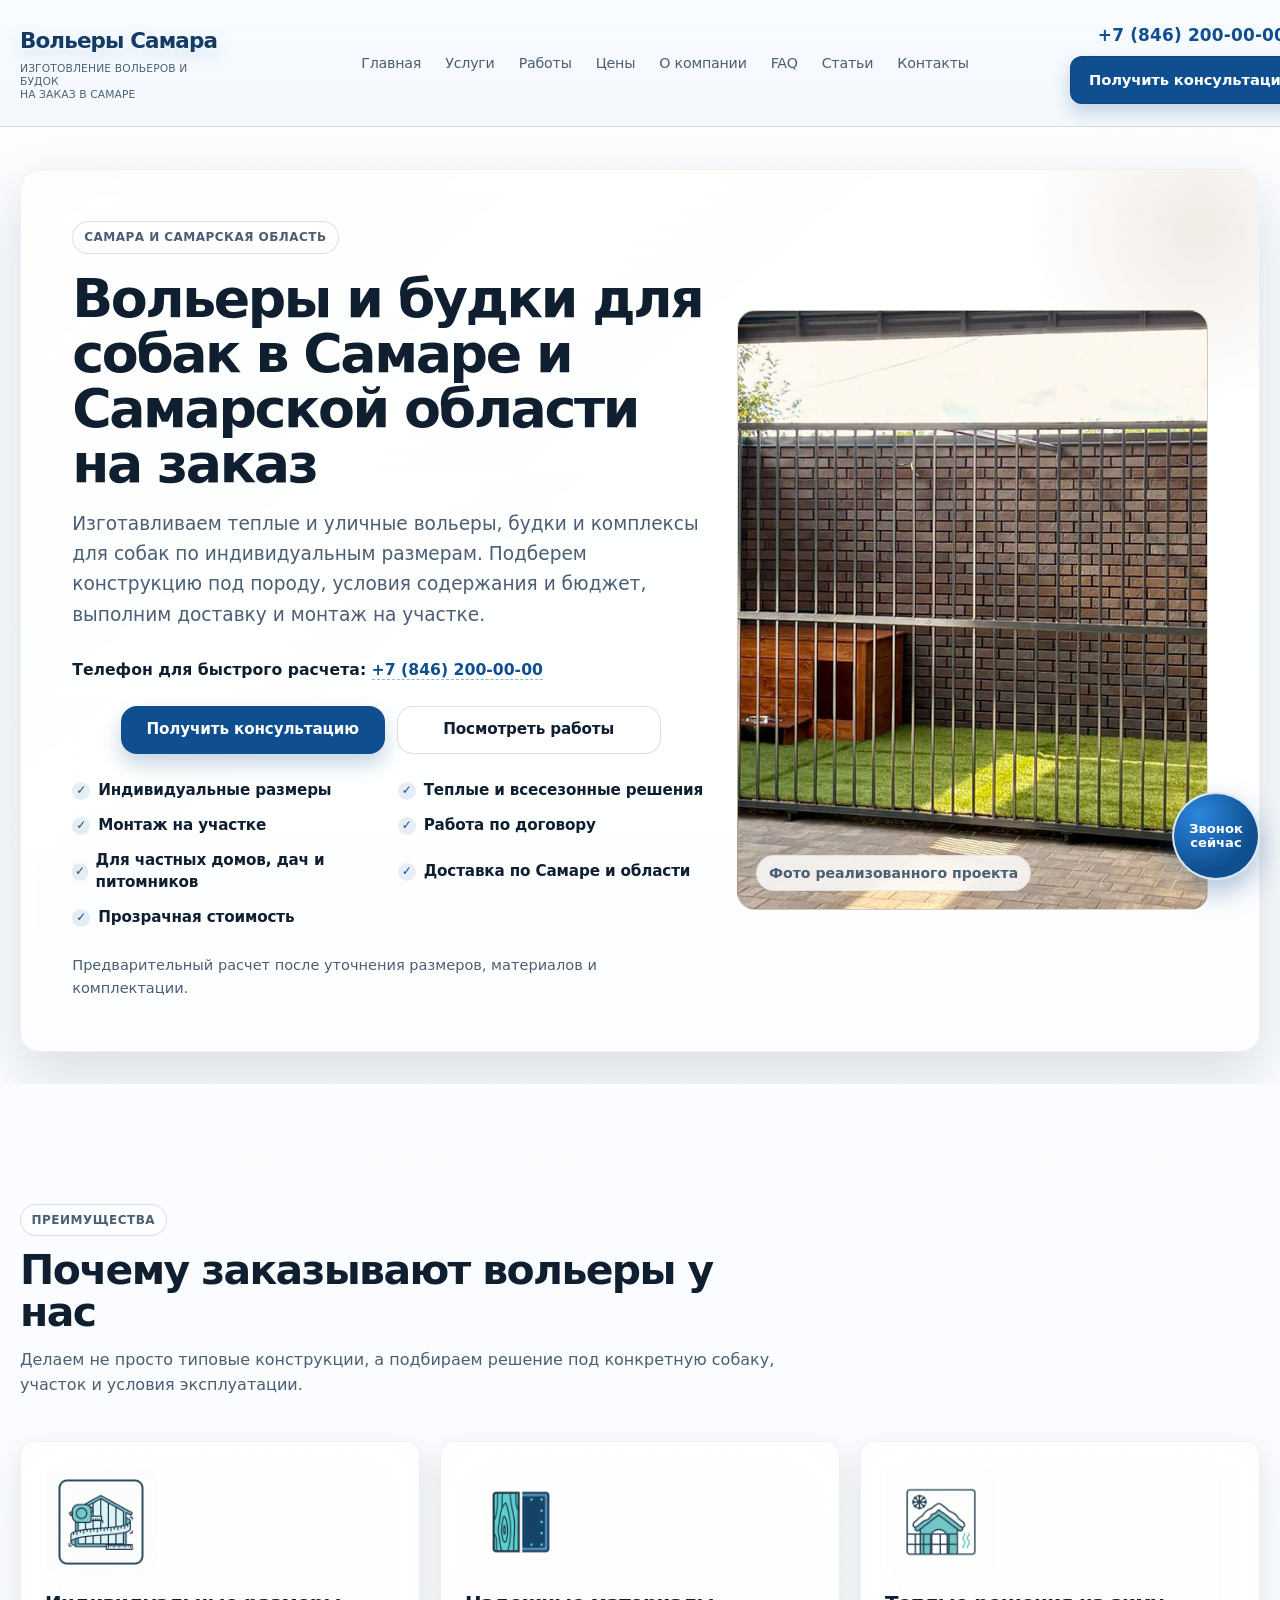
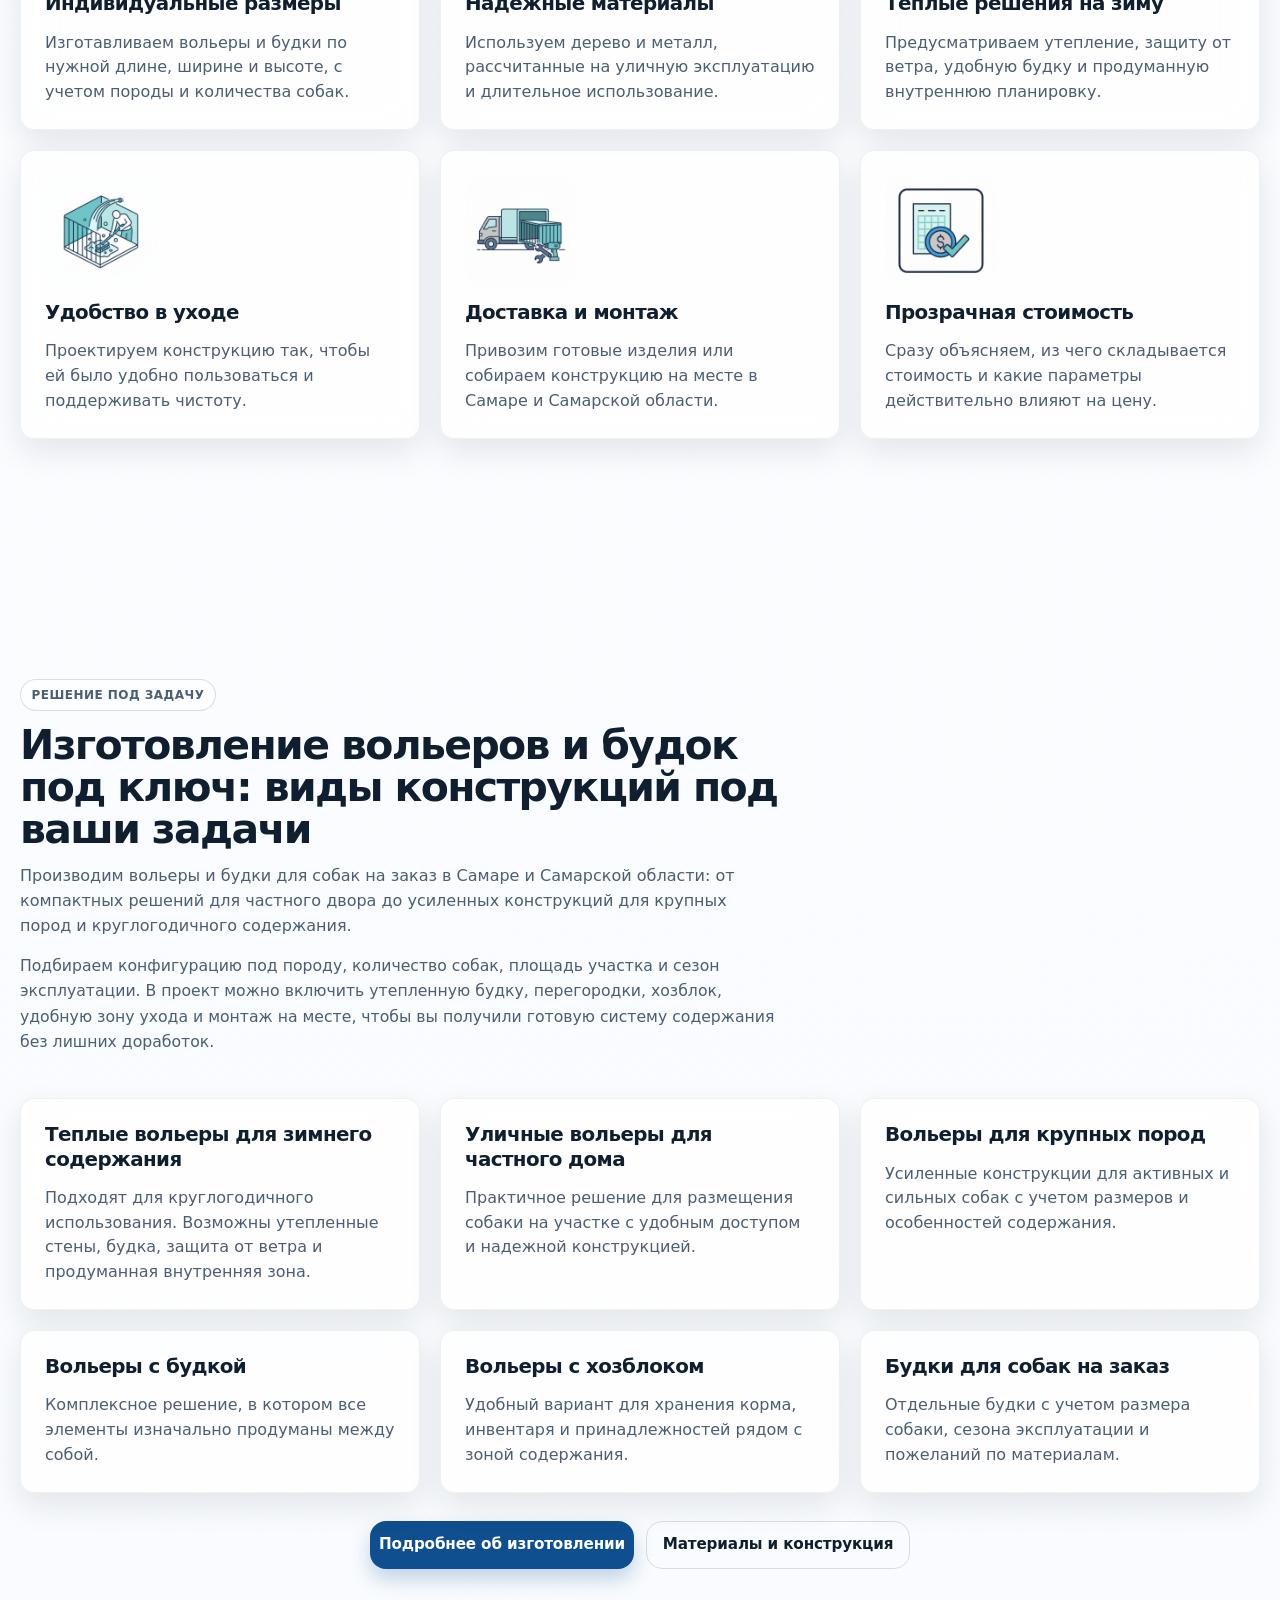
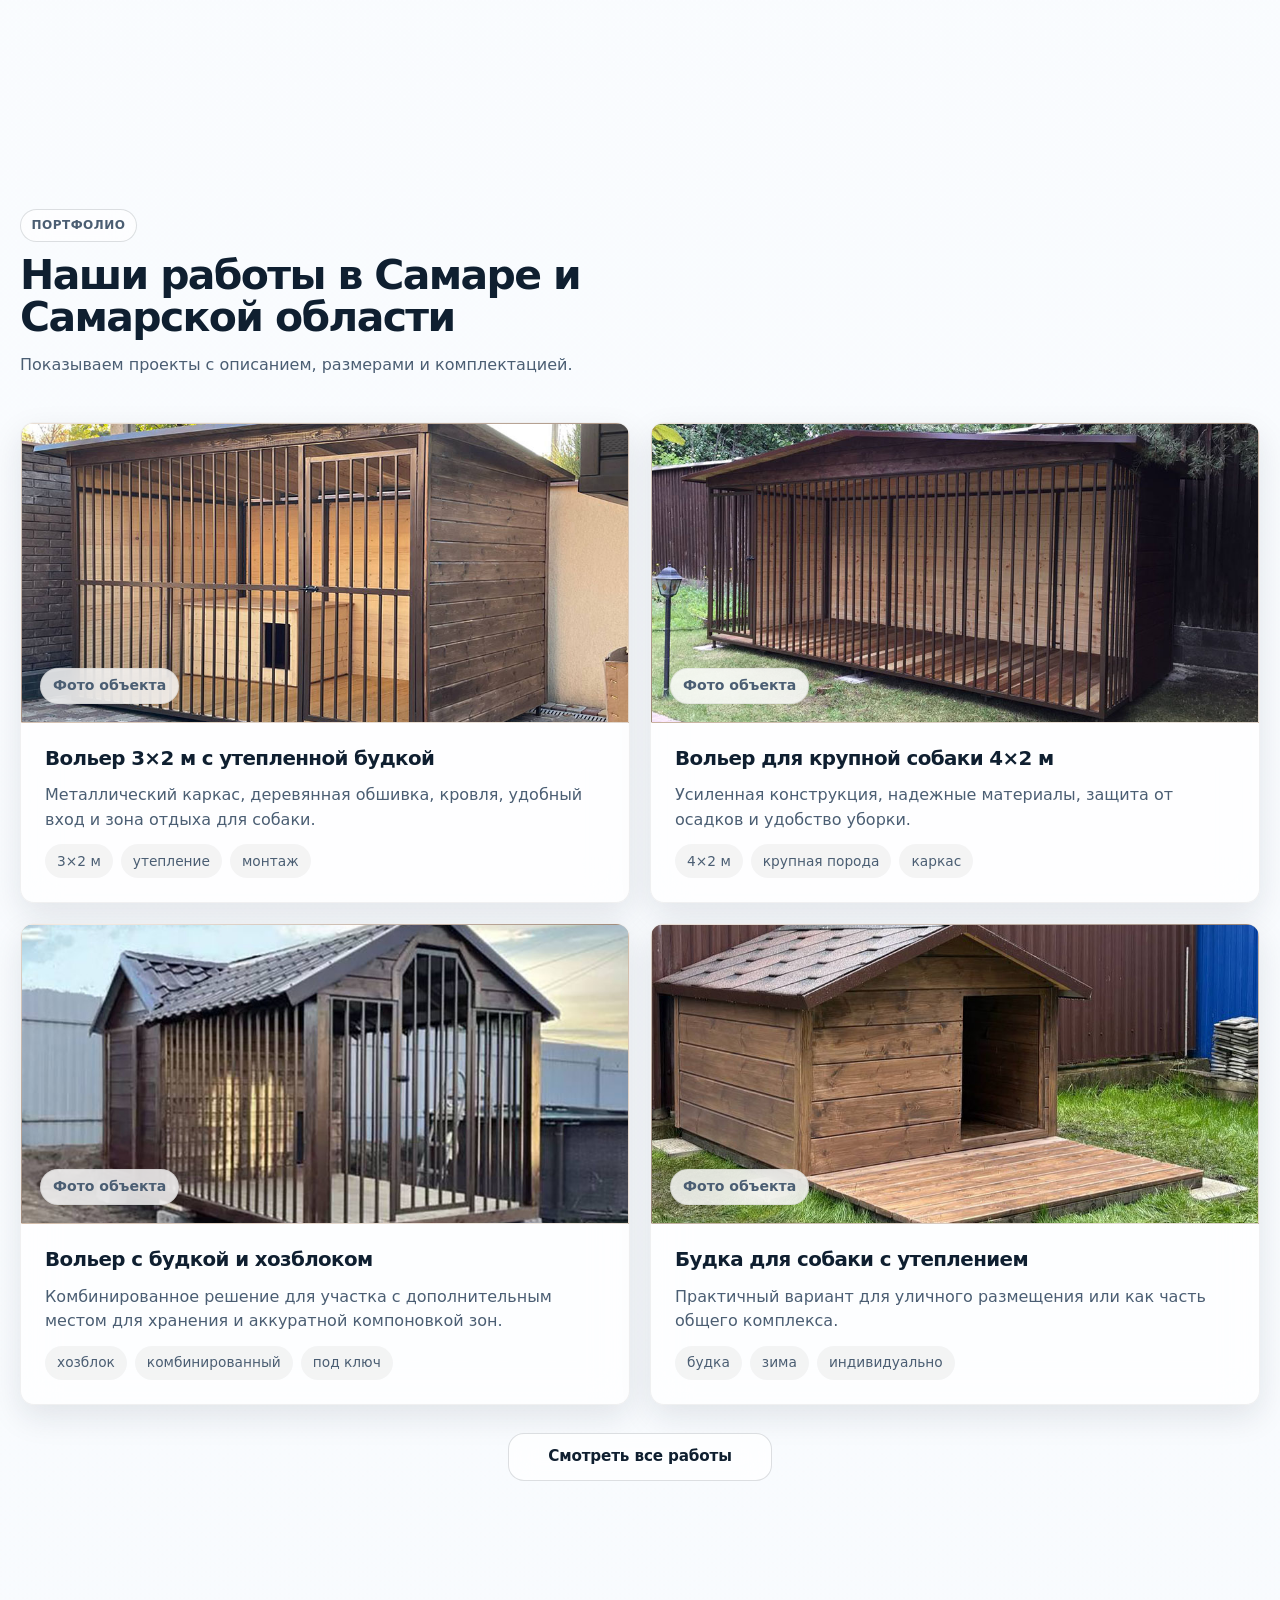
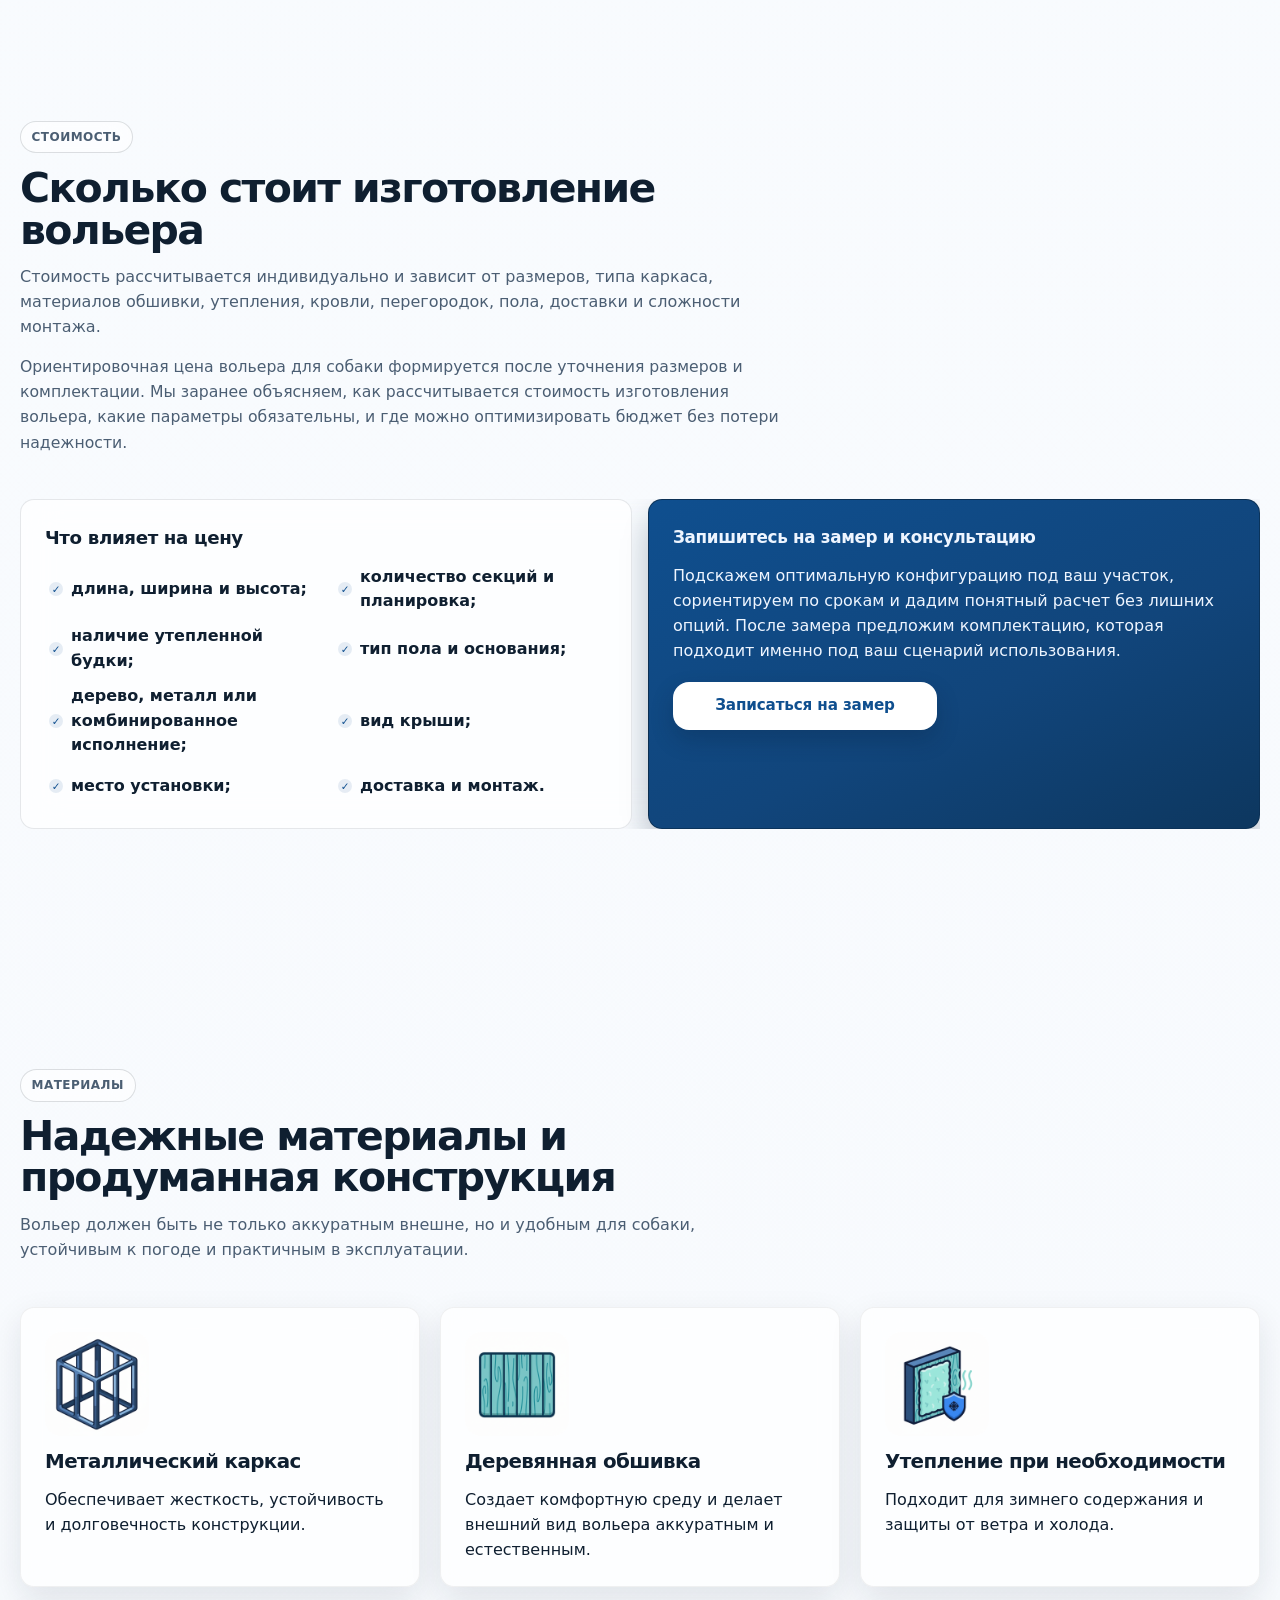
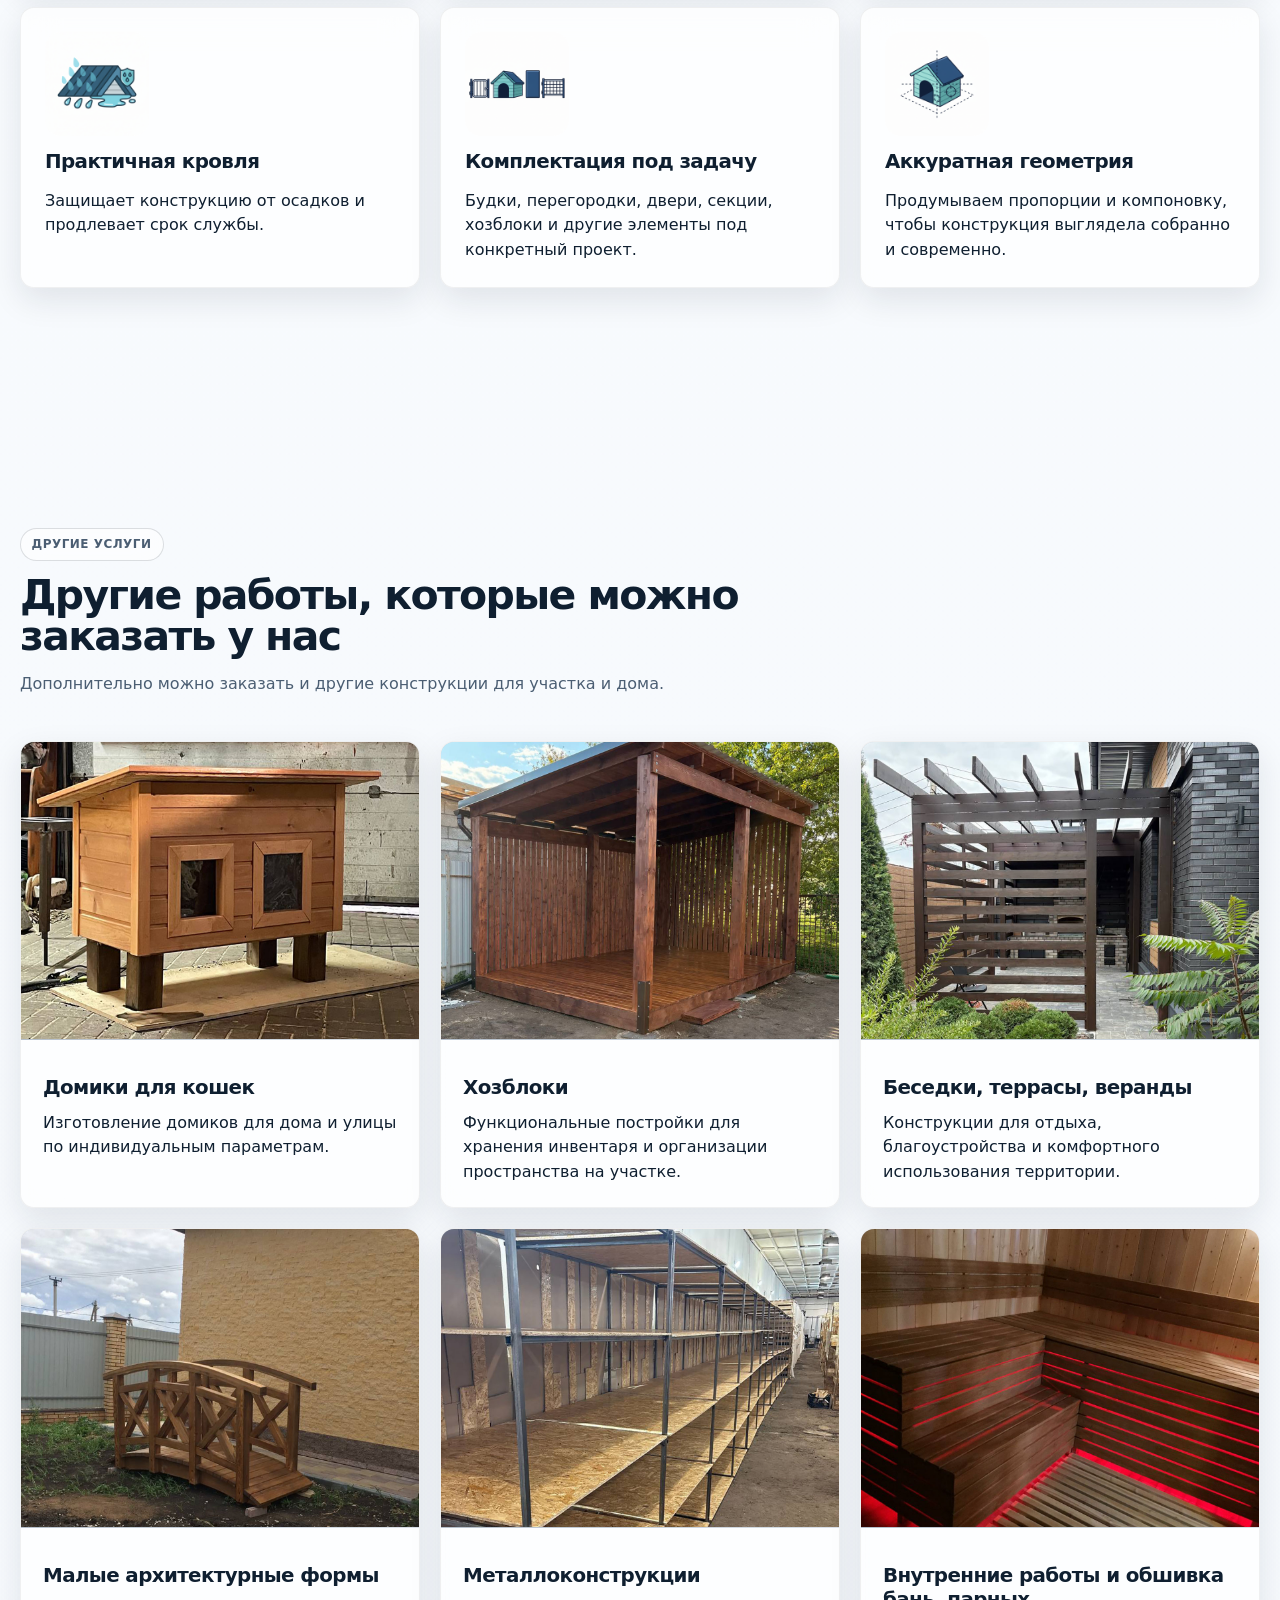
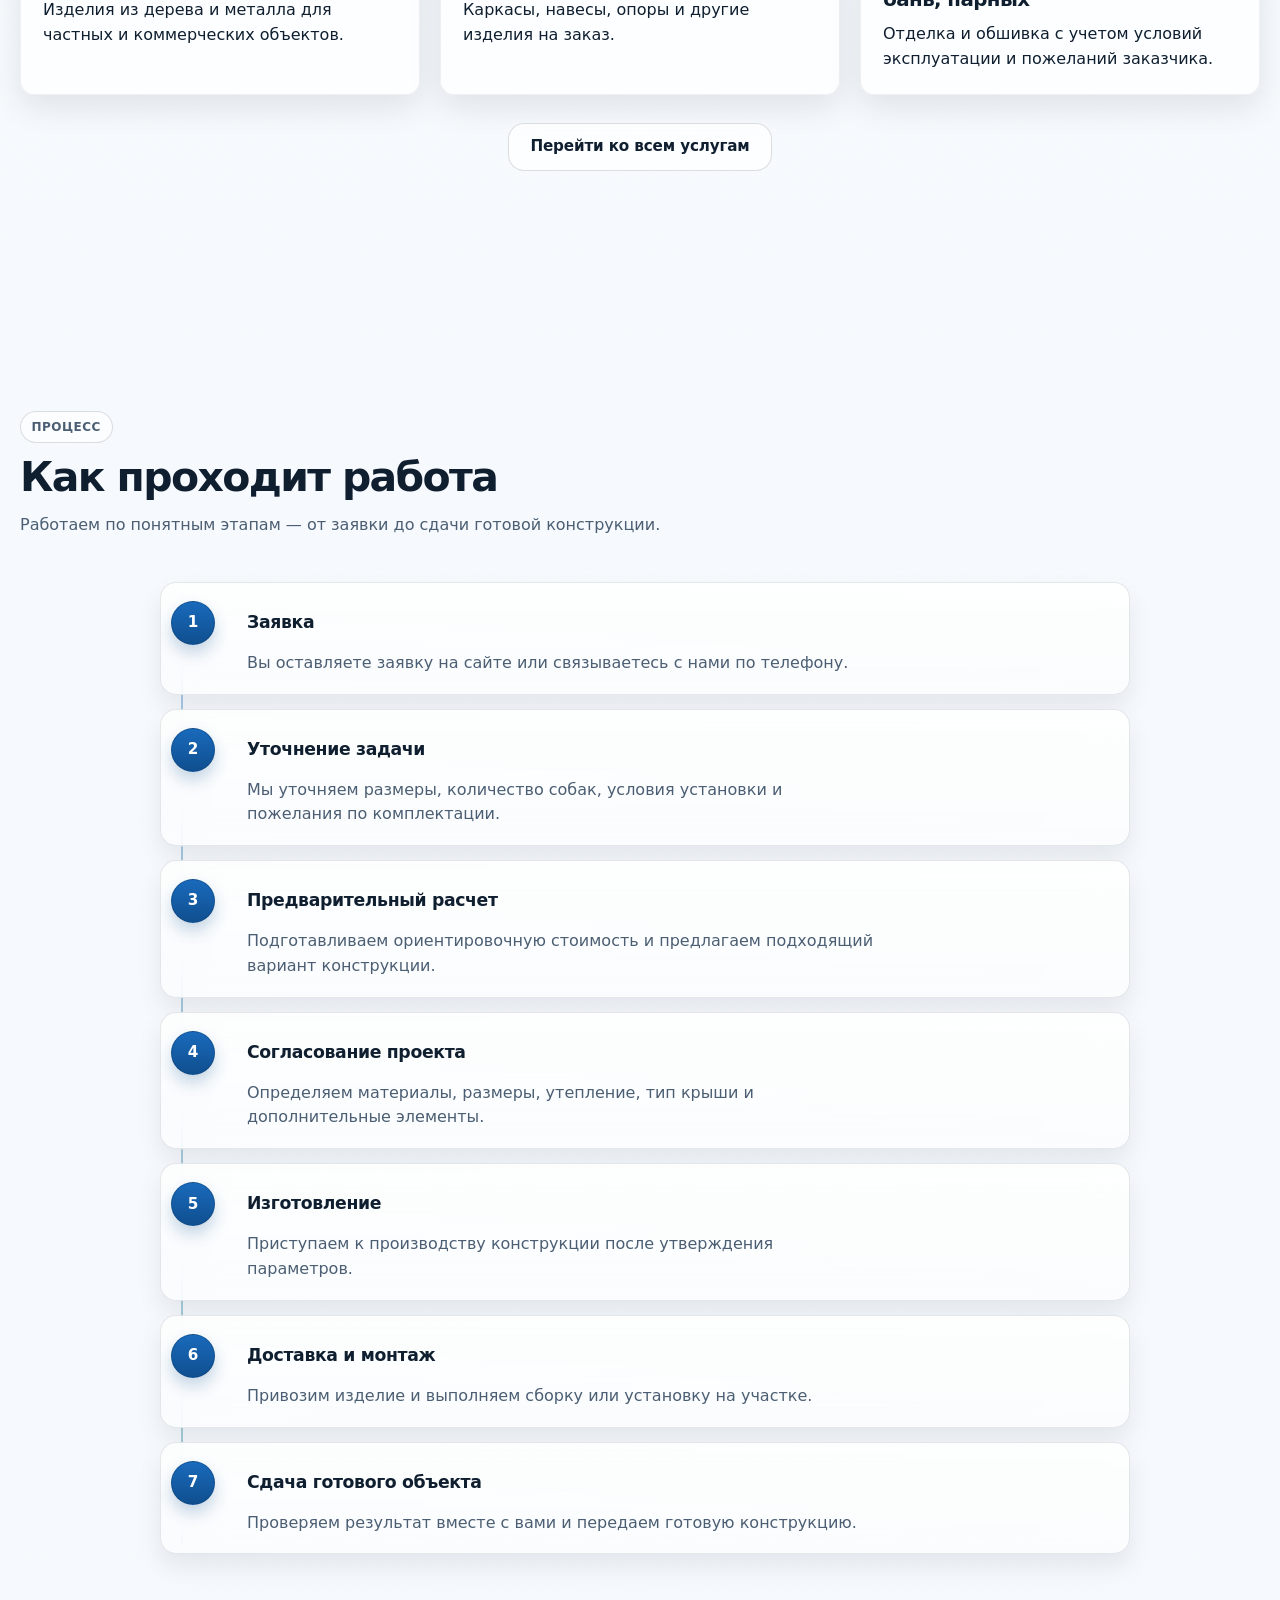
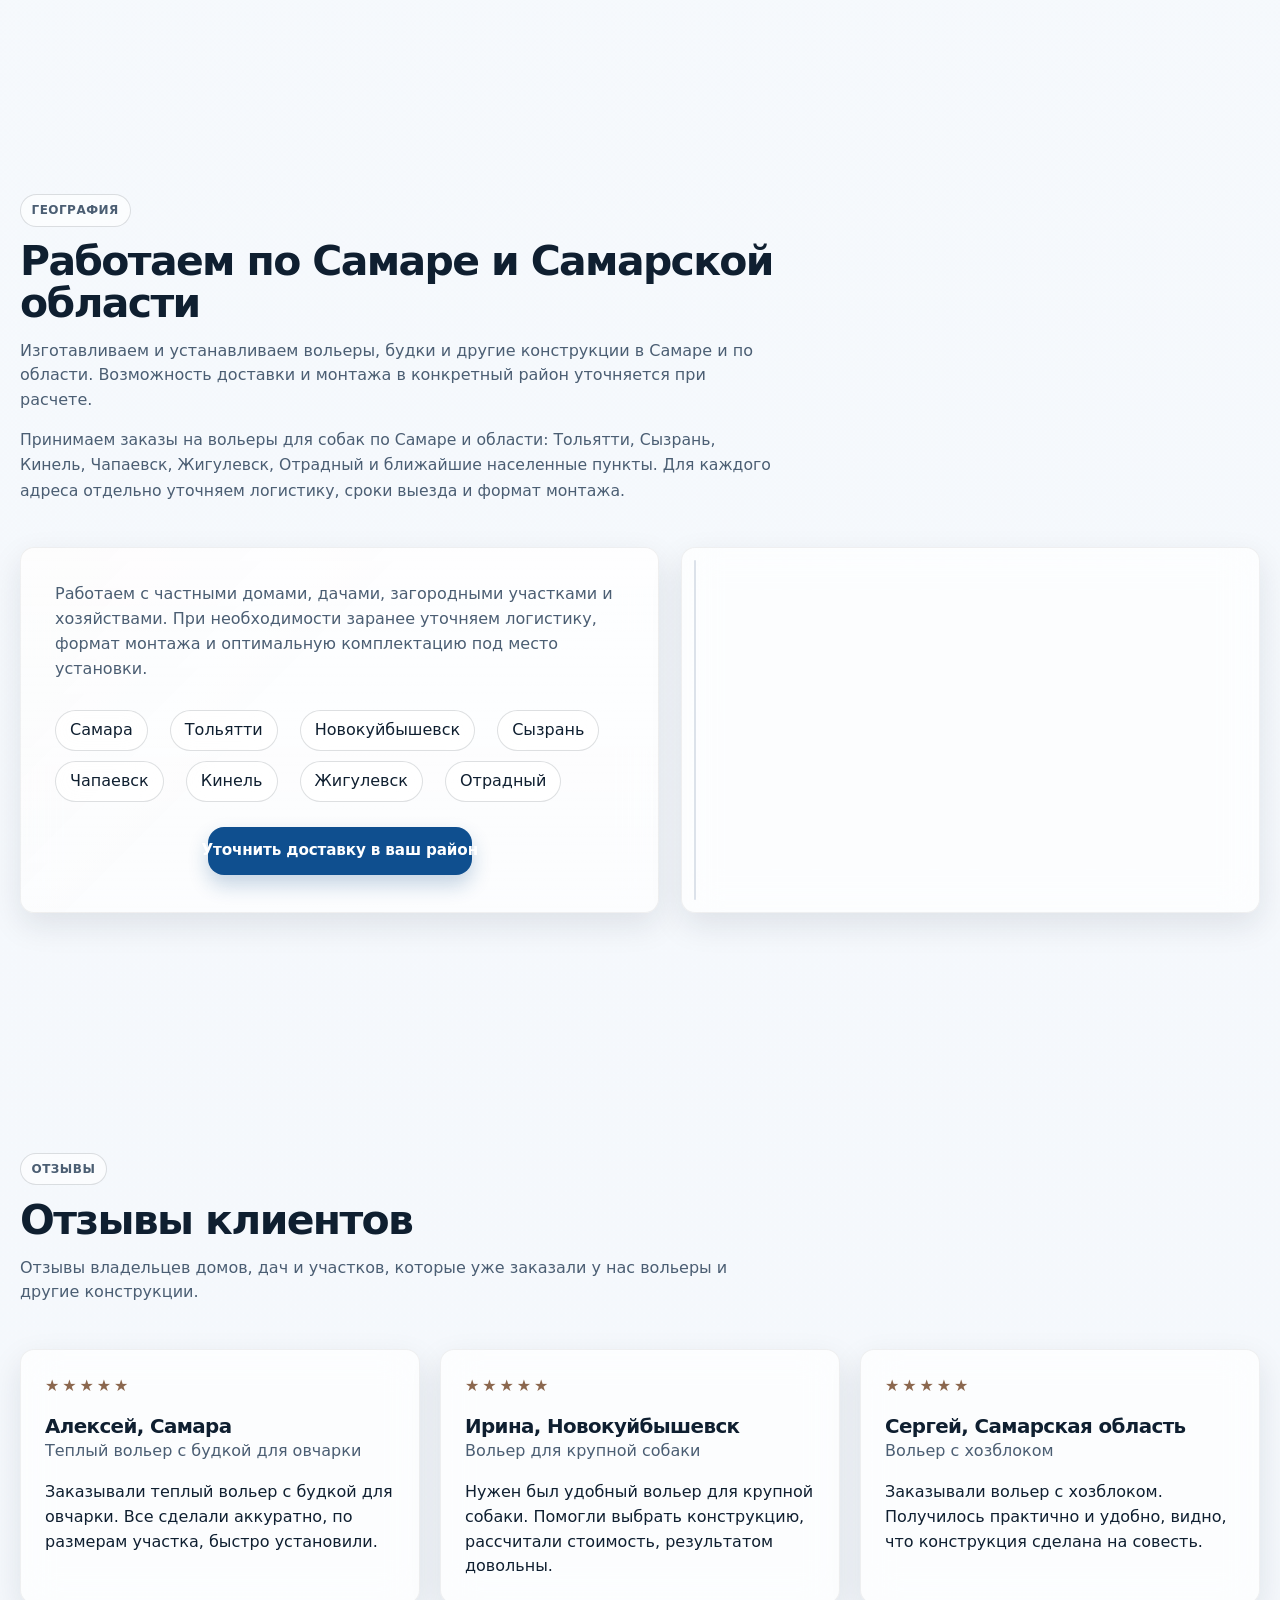
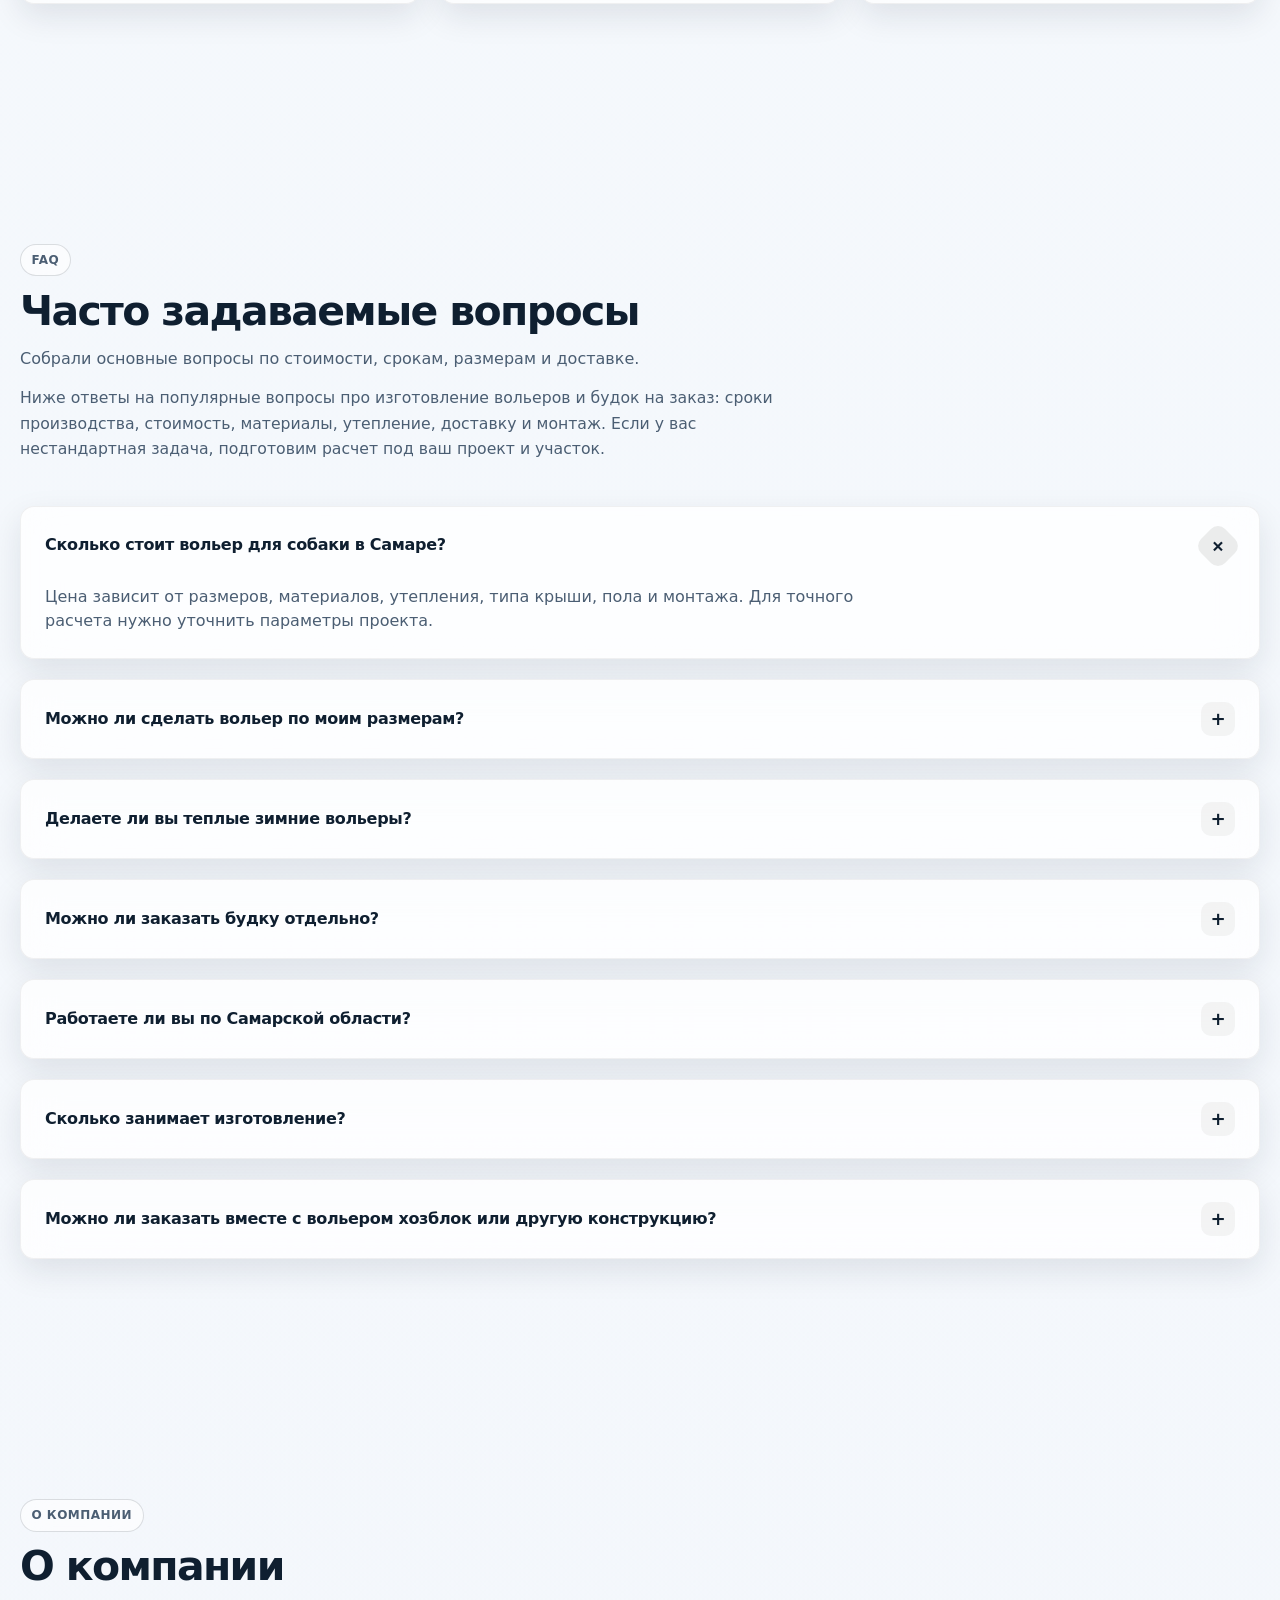
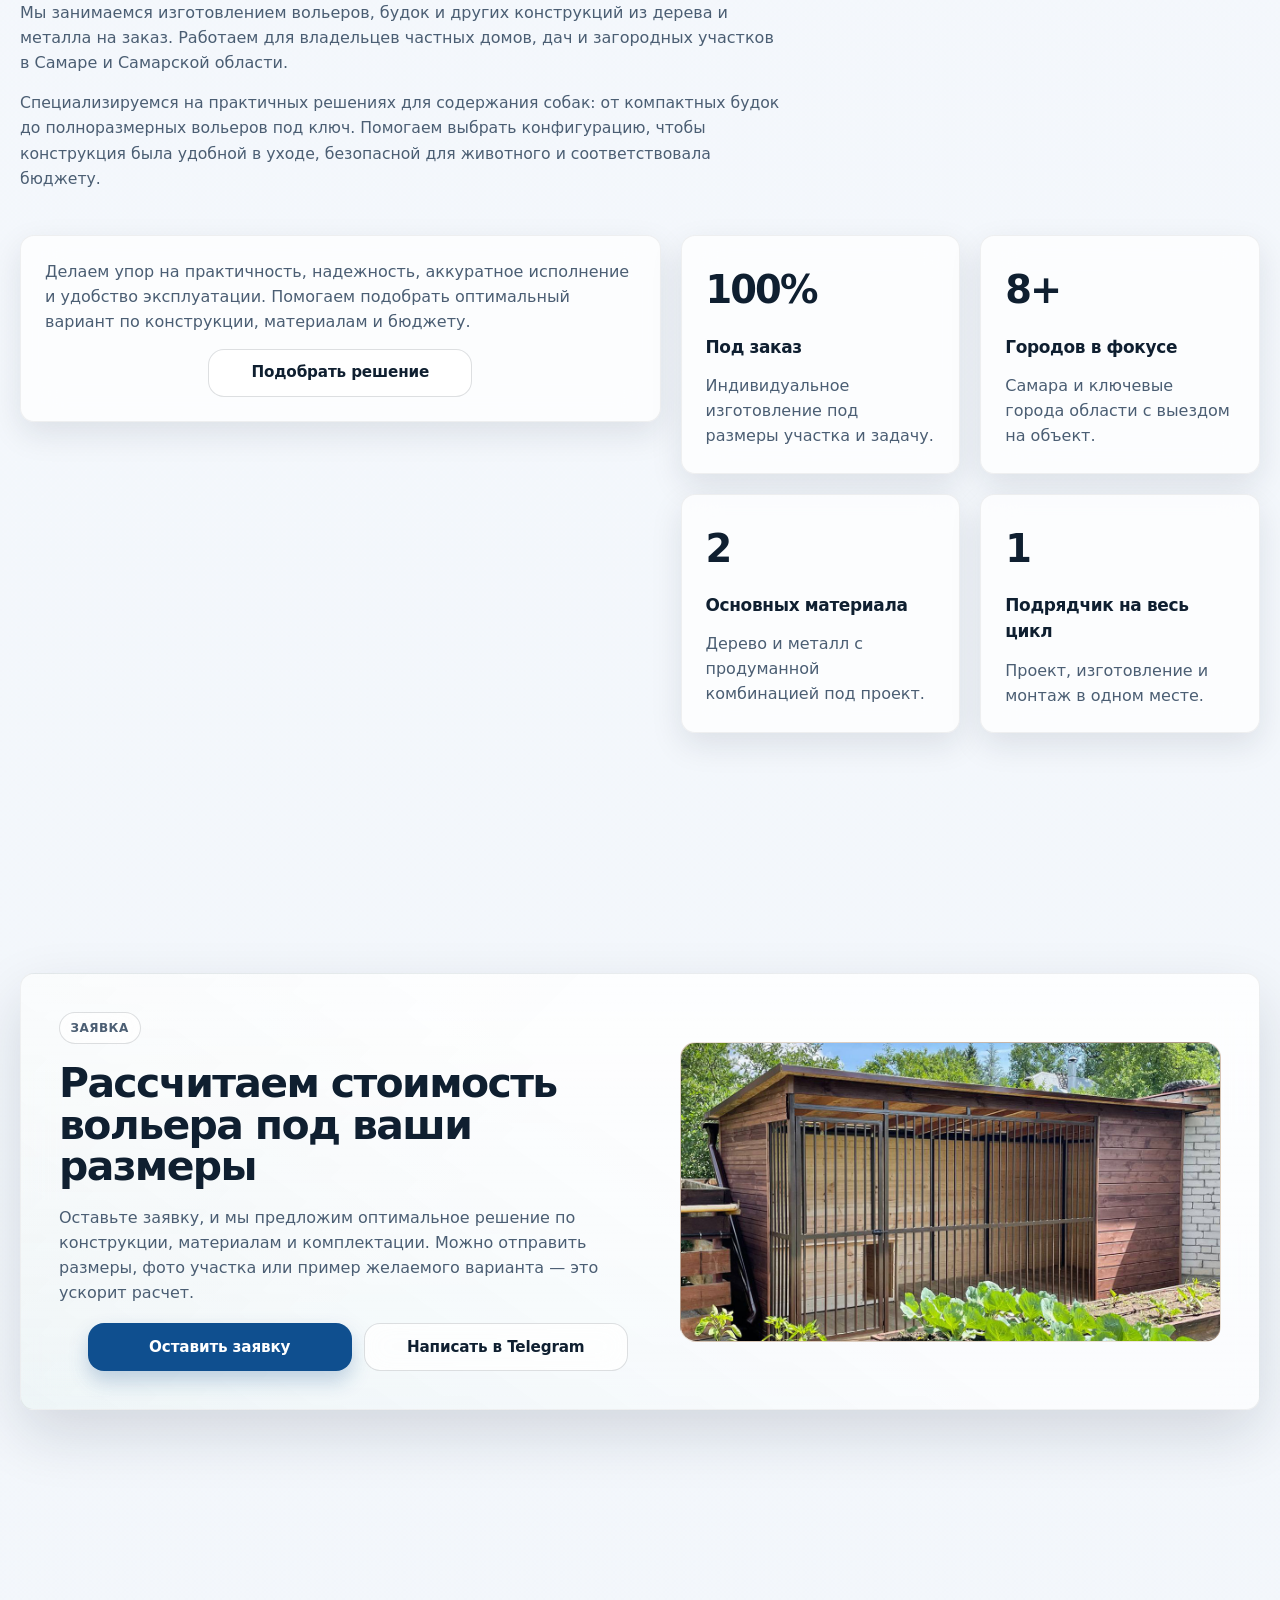
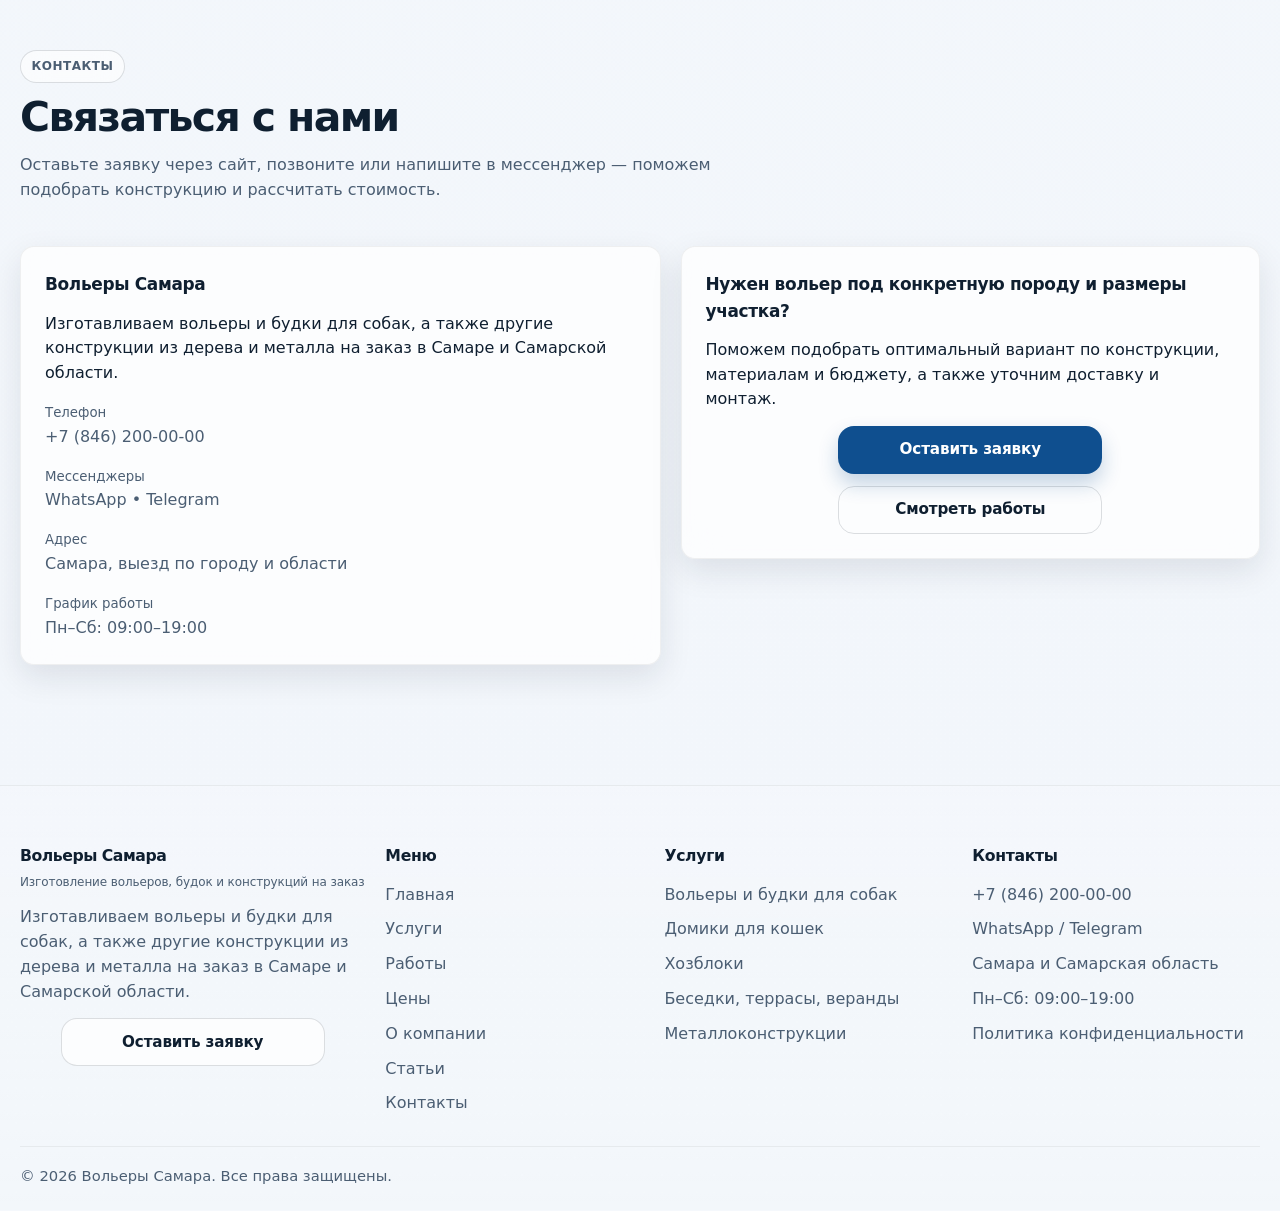
==== commit 7c086b53: "version-2" ====
--- a/index.html
+++ b/index.html
@@ -791,7 +791,8 @@
     }
 
     .hero-image,
-    .work-image-photo {
+    .work-image-photo,
+    .cta-side-photo {
       position: absolute;
       inset: 0;
       width: 100%;
@@ -1458,6 +1459,7 @@
 
     .map-visual {
       position: relative;
+      width: 100%;
       min-height: 340px;
       border-radius: 12px;
       overflow: hidden;
@@ -1465,12 +1467,36 @@
       border: 1px solid rgba(15,31,48,.10);
     }
 
-    .map-iframe {
+    .map-link {
       position: absolute;
       inset: 0;
+      display: block;
+    }
+
+    .map-static {
       width: 100%;
       height: 100%;
-      border: 0;
+      object-fit: cover;
+      object-position: center;
+      display: block;
+    }
+
+    .map-open {
+      position: absolute;
+      right: 12px;
+      bottom: 12px;
+      min-height: 34px;
+      padding: 0 12px;
+      border-radius: 999px;
+      display: inline-flex;
+      align-items: center;
+      background: rgba(255,255,255,.9);
+      border: 1px solid rgba(15,31,48,.14);
+      color: var(--text);
+      font-size: .84rem;
+      font-weight: 600;
+      backdrop-filter: blur(8px);
+      box-shadow: 0 8px 16px rgba(15,31,48,.14);
     }
 
     .map-pin {
@@ -2346,13 +2372,10 @@
 
           <div class="map-card">
             <div class="map-visual">
-              <iframe
-                class="map-iframe"
-                title="Яндекс карта Самарской области"
-                loading="lazy"
-                referrerpolicy="no-referrer-when-downgrade"
-                src="https://yandex.ru/map-widget/v1/?text=%D0%A1%D0%B0%D0%BC%D0%B0%D1%80%D1%81%D0%BA%D0%B0%D1%8F%20%D0%BE%D0%B1%D0%BB%D0%B0%D1%81%D1%82%D1%8C&z=7">
-              </iframe>
+              <a class="map-link" href="https://yandex.ru/maps/?ll=50.150000%2C53.200000&z=7&text=%D0%A1%D0%B0%D0%BC%D0%B0%D1%80%D1%81%D0%BA%D0%B0%D1%8F%20%D0%BE%D0%B1%D0%BB%D0%B0%D1%81%D1%82%D1%8C" target="_blank" rel="noopener noreferrer" aria-label="Открыть карту Самарской области в Яндекс Картах">
+                <img class="map-static" src="https://static-maps.yandex.ru/1.x/?lang=ru_RU&ll=50.150000,53.200000&z=7&l=map" alt="Карта Самарской области" loading="lazy" />
+                <span class="map-open">Открыть в Яндекс Картах</span>
+              </a>
             </div>
           </div>
         </div>
@@ -2509,12 +2532,12 @@
             <h2>Рассчитаем стоимость вольера под ваши размеры</h2>
             <p class="cta-text">Оставьте заявку, и мы предложим оптимальное решение по конструкции, материалам и комплектации. Можно отправить размеры, фото участка или пример желаемого варианта — это ускорит расчет.</p>
             <div class="cta-actions">
-              <a class="btn btn-primary" href="#price-cta">Получить расчет</a>
-              <a class="btn btn-secondary" href="#contacts">Написать в WhatsApp</a>
+              <a class="btn btn-primary" href="#price-cta">Оставить заявку</a>
+              <a class="btn btn-secondary" href="#contacts">Написать в Telegram</a>
             </div>
           </div>
           <div class="cta-side">
-            <span class="photo-label">Фото участка или примера</span>
+            <img class="cta-side-photo" src="assets/images/cta-request.jpg" alt="Пример вольера на участке">
           </div>
         </div>
       </div>
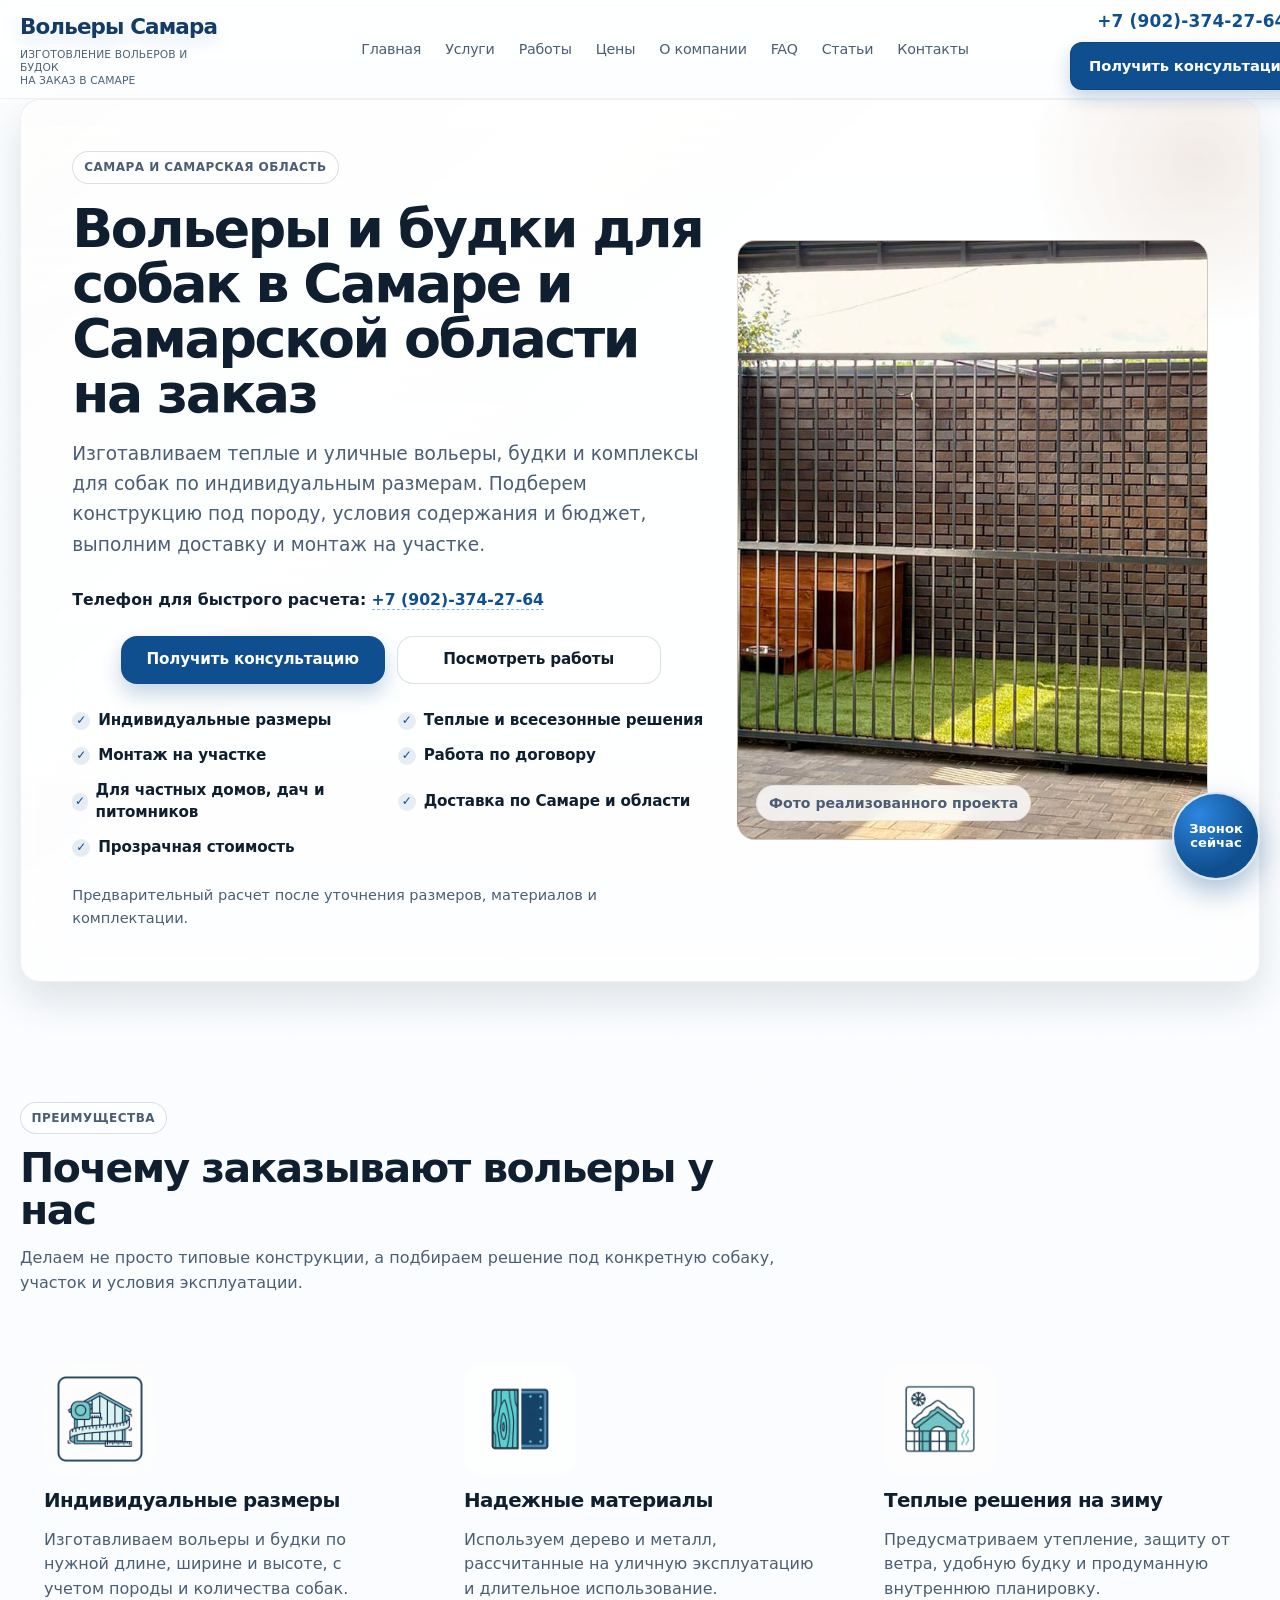
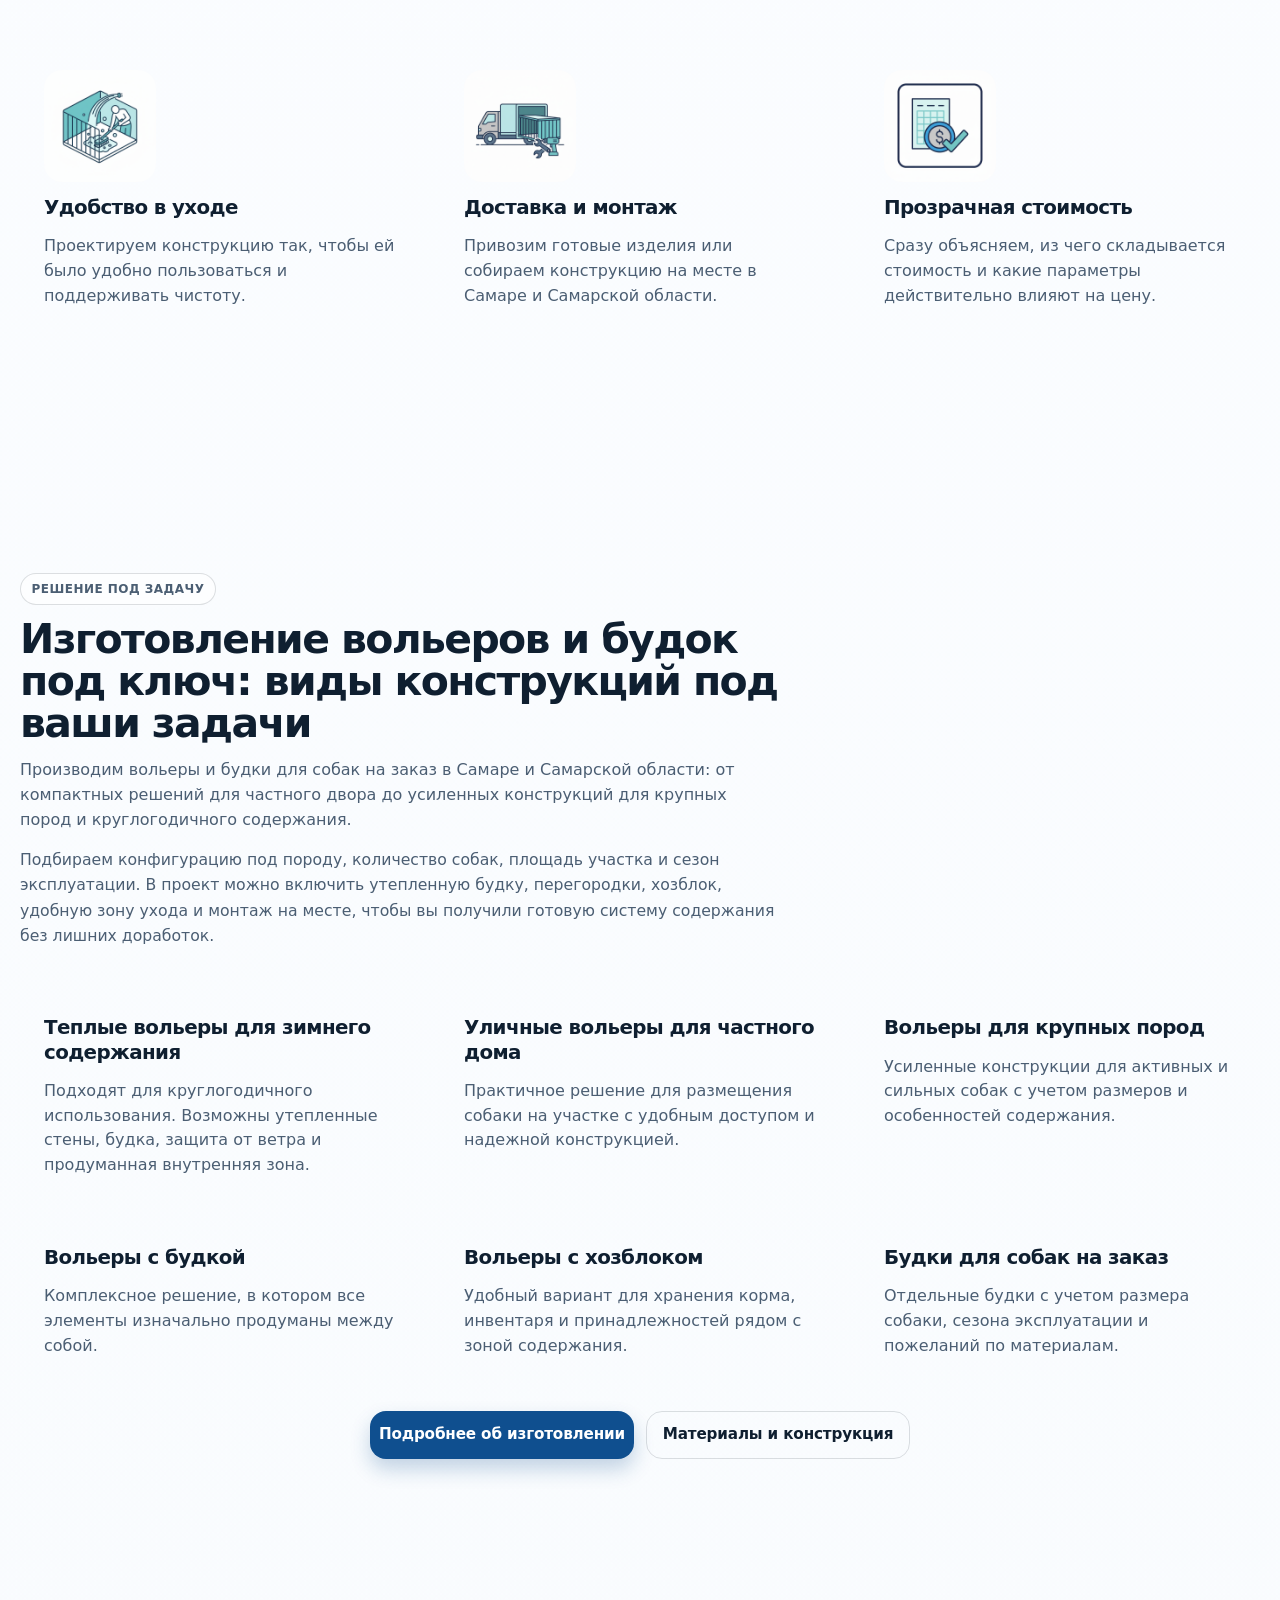
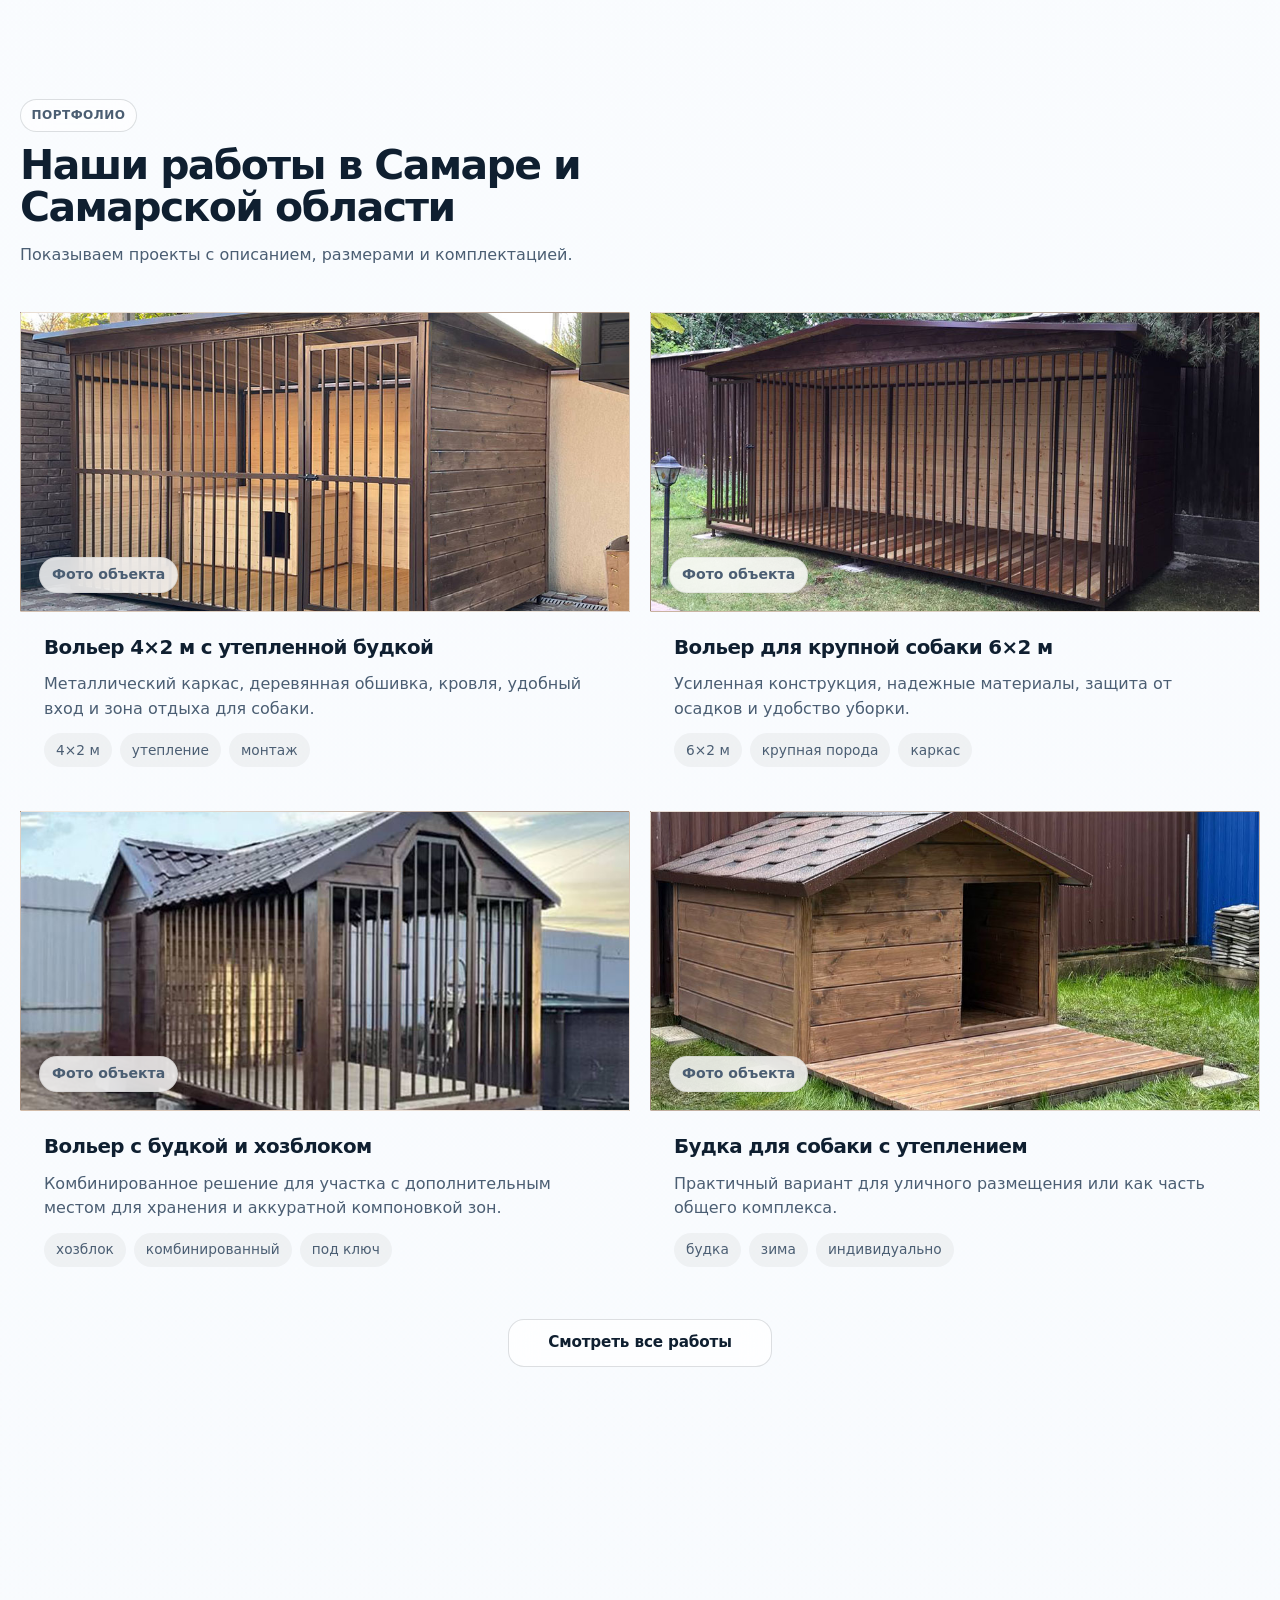
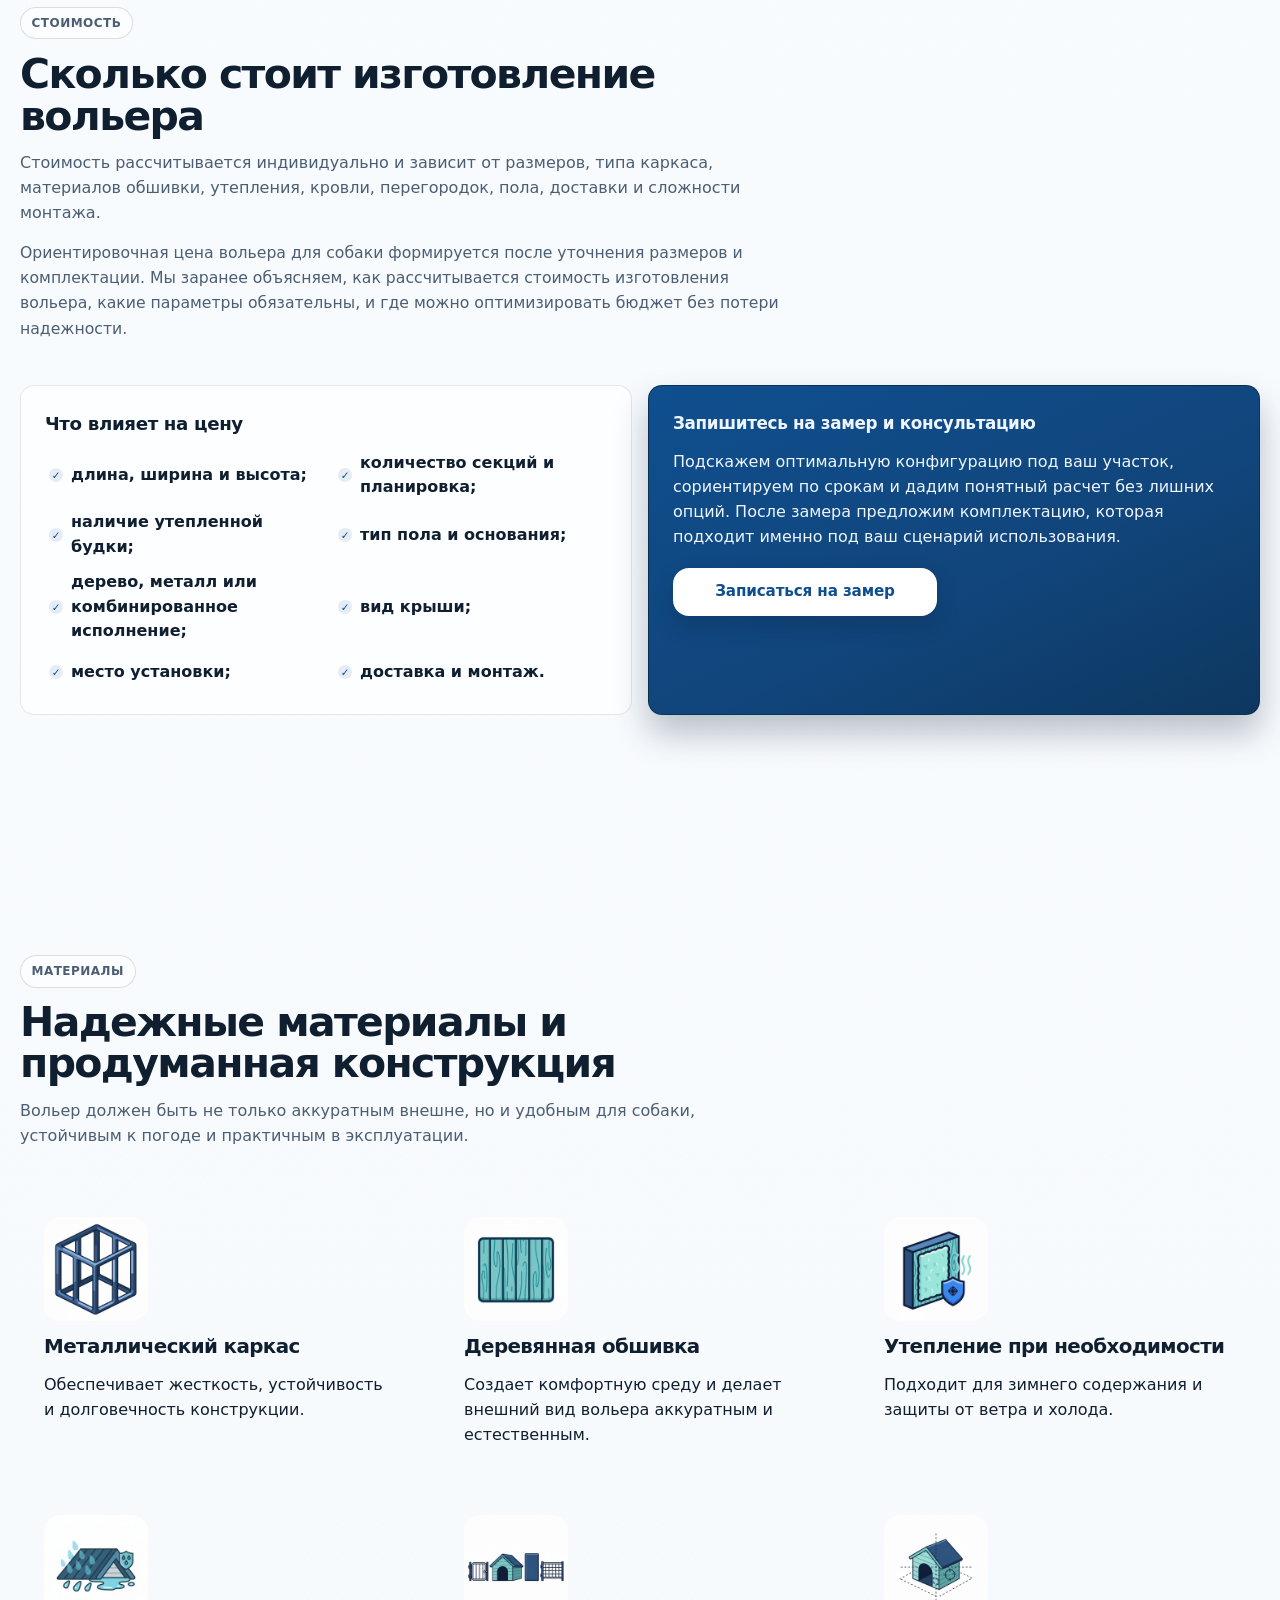
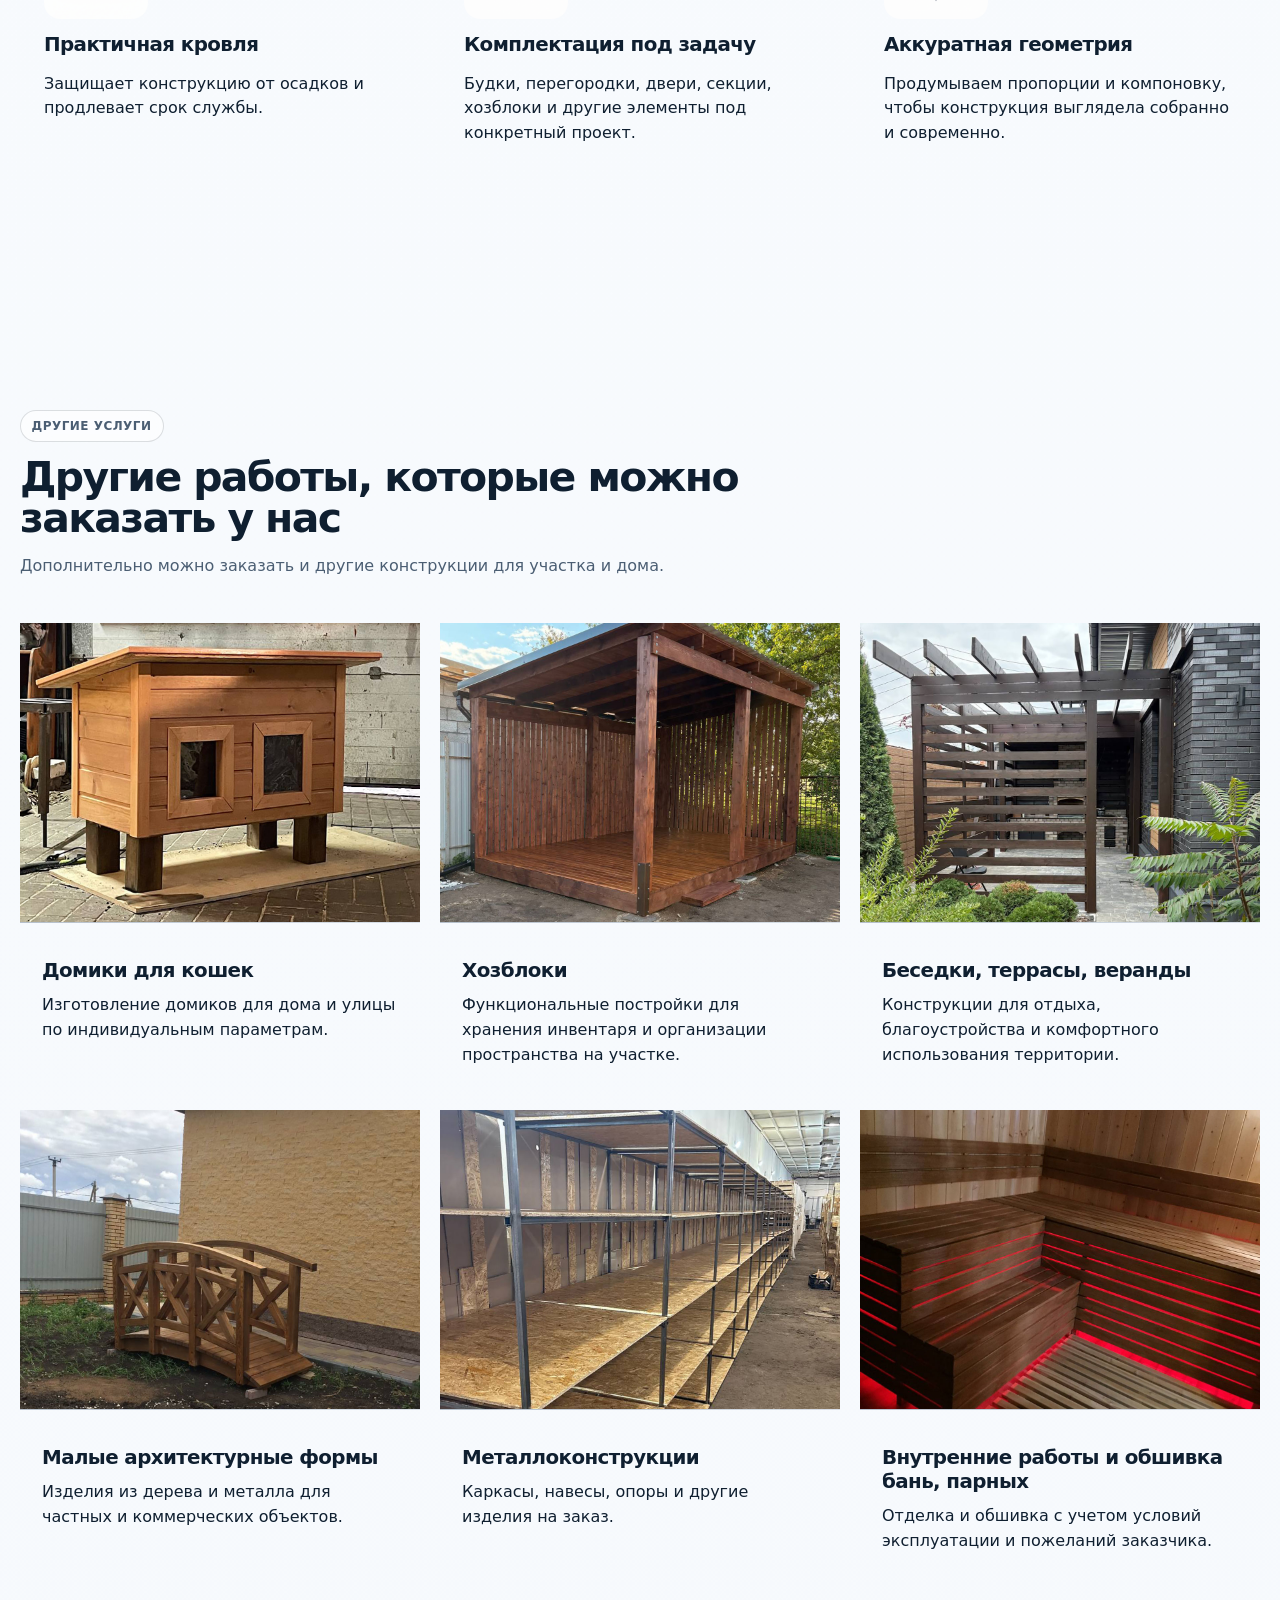
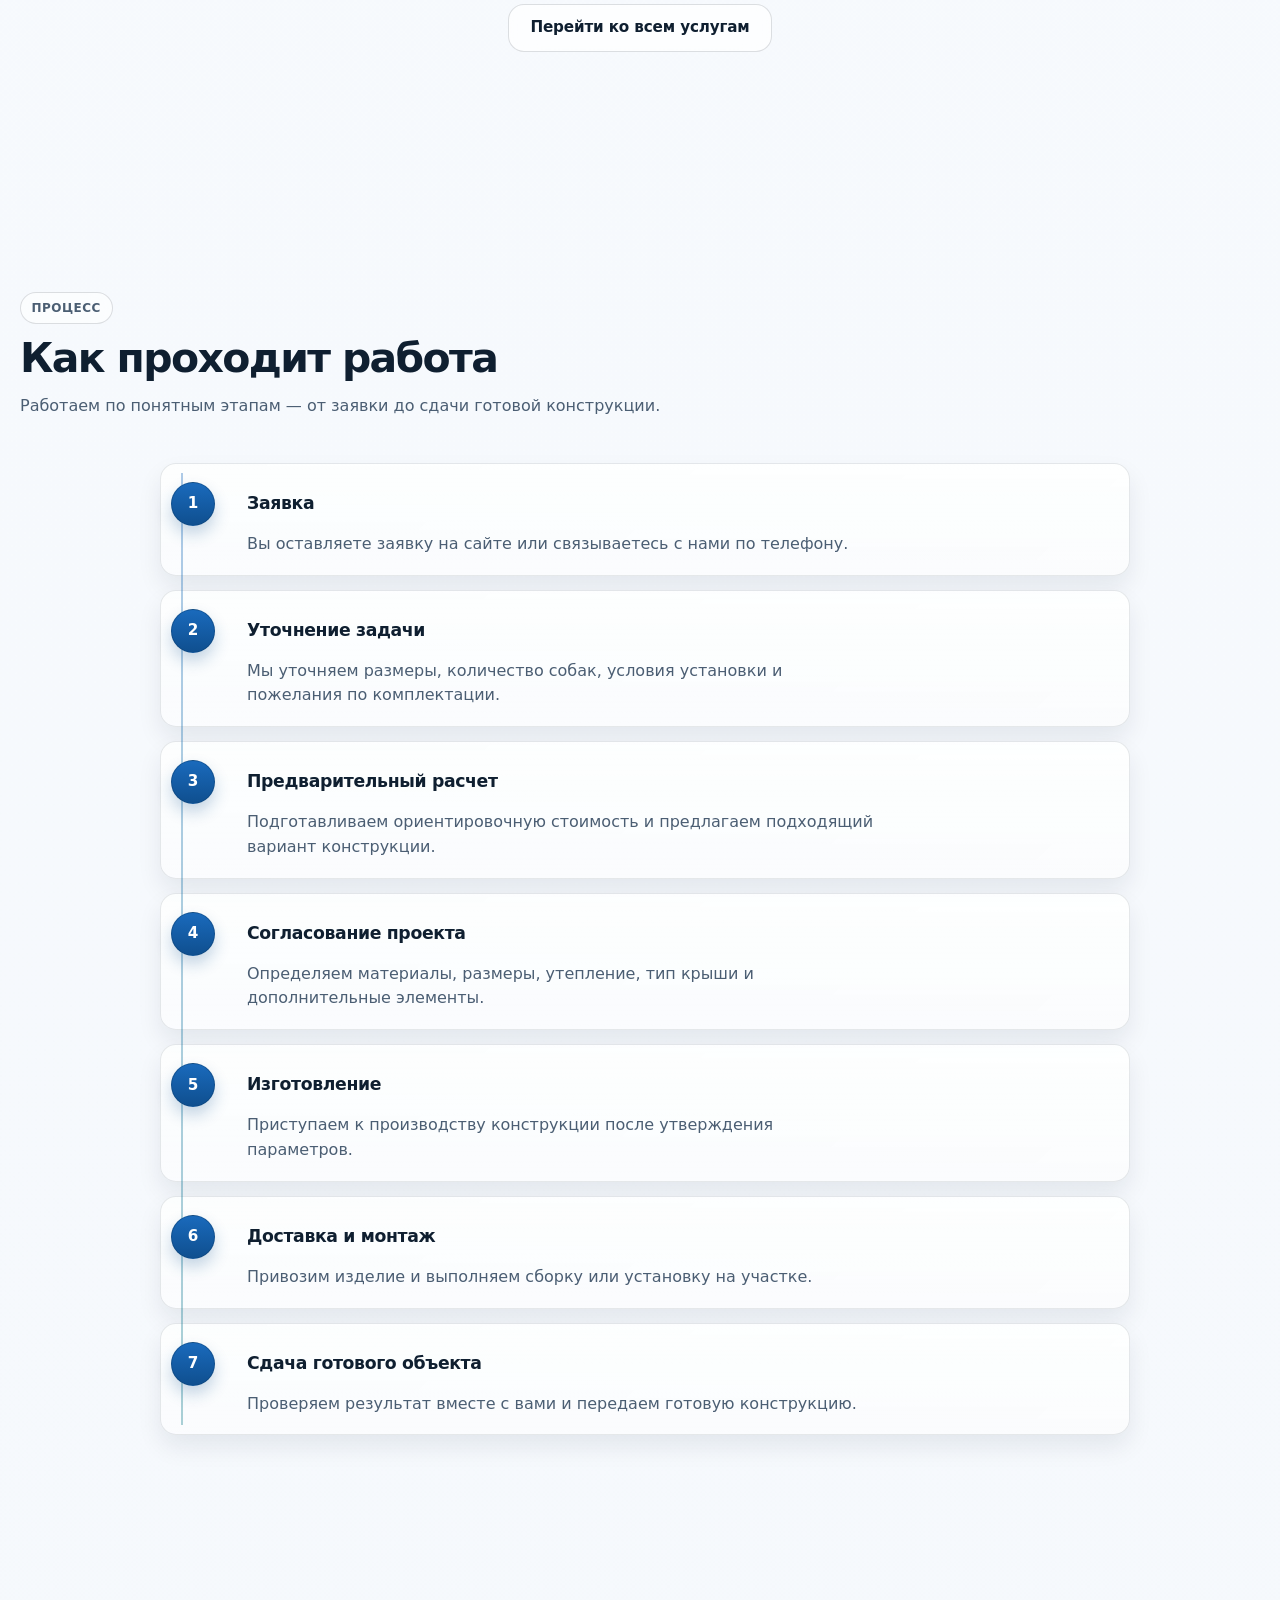
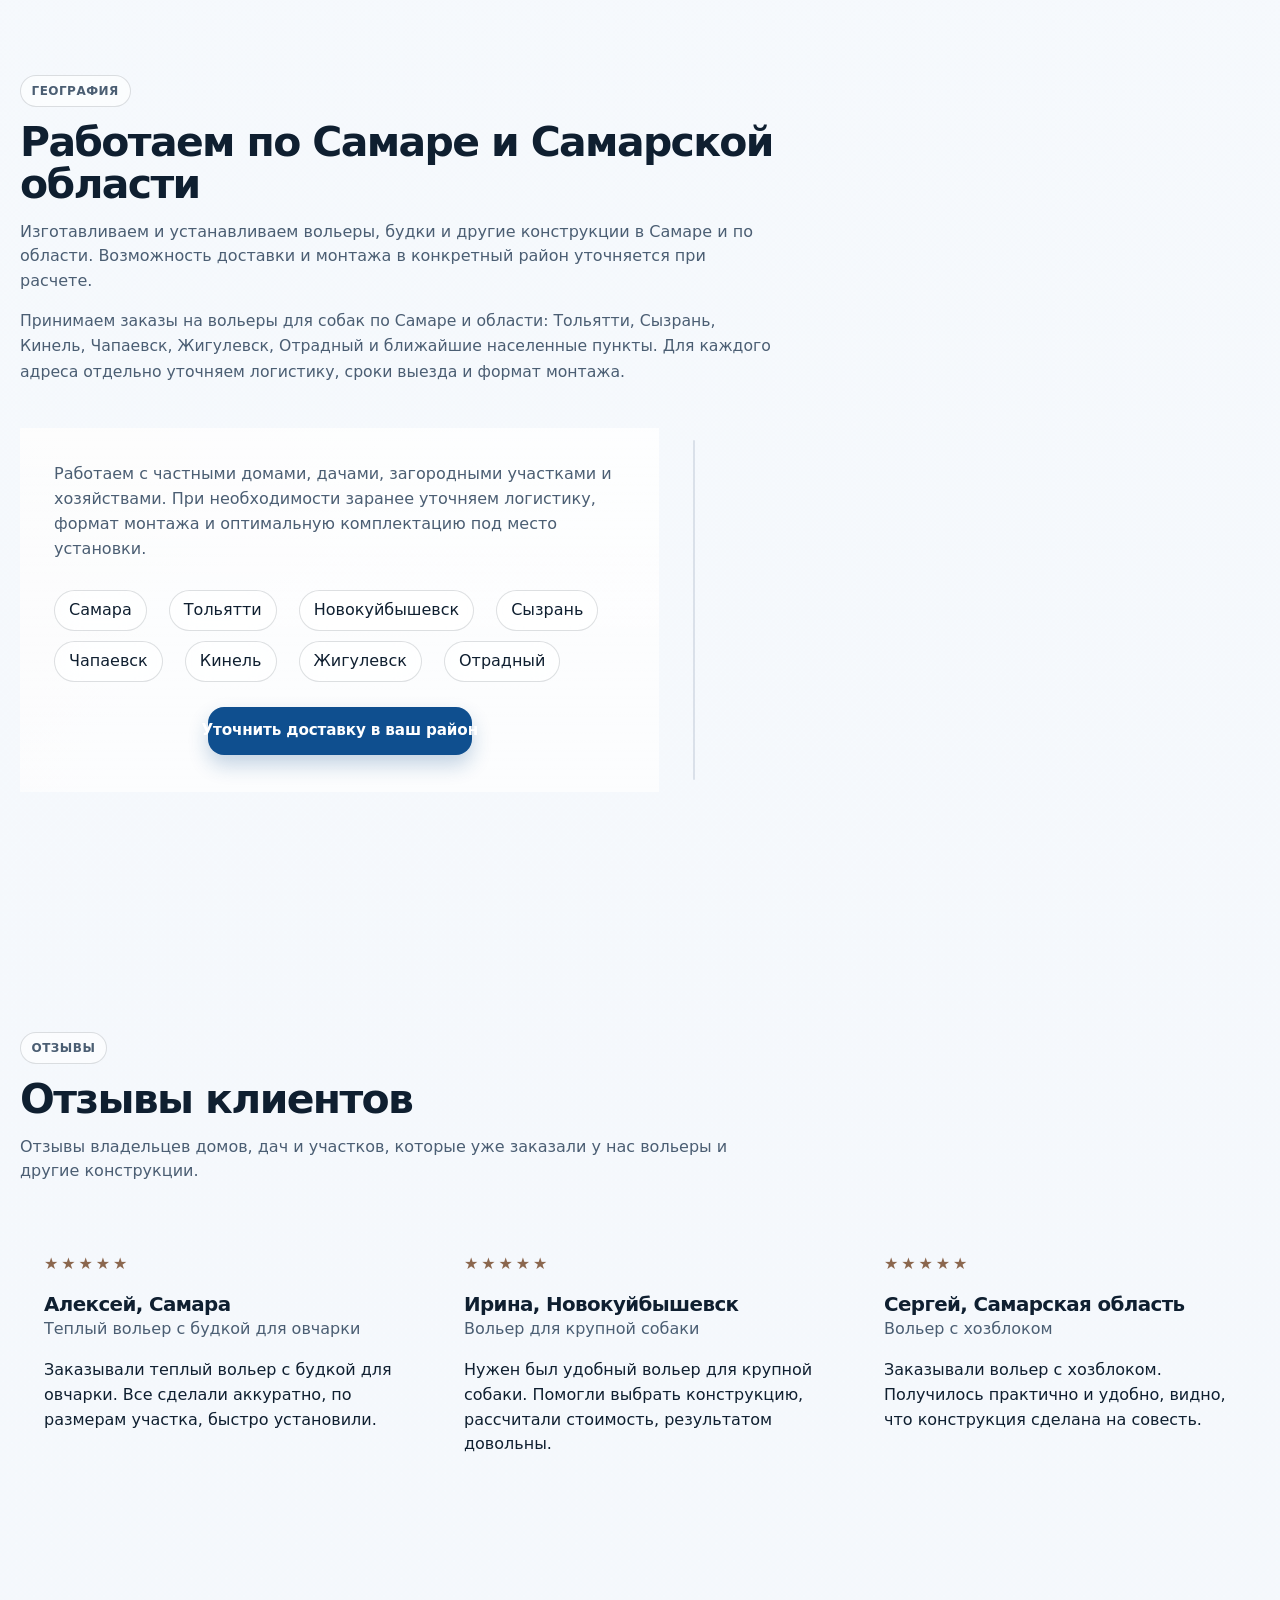
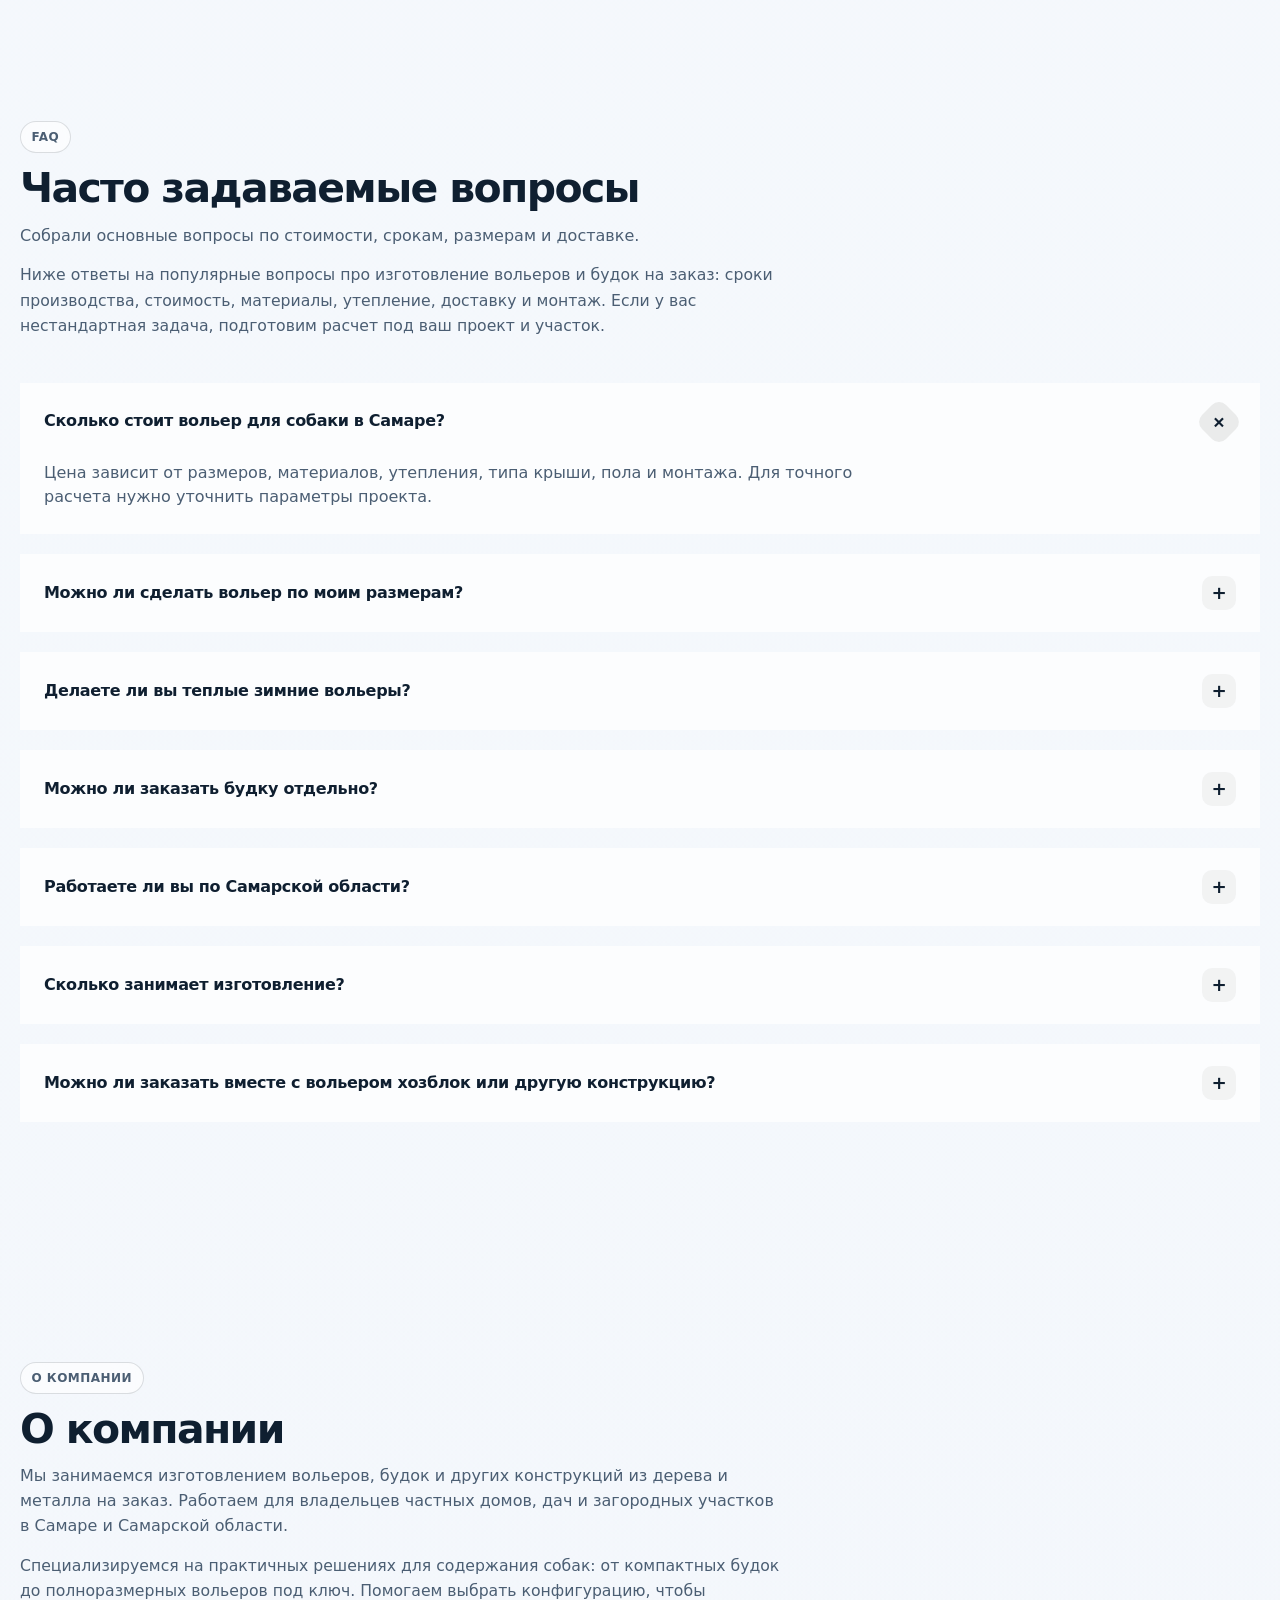
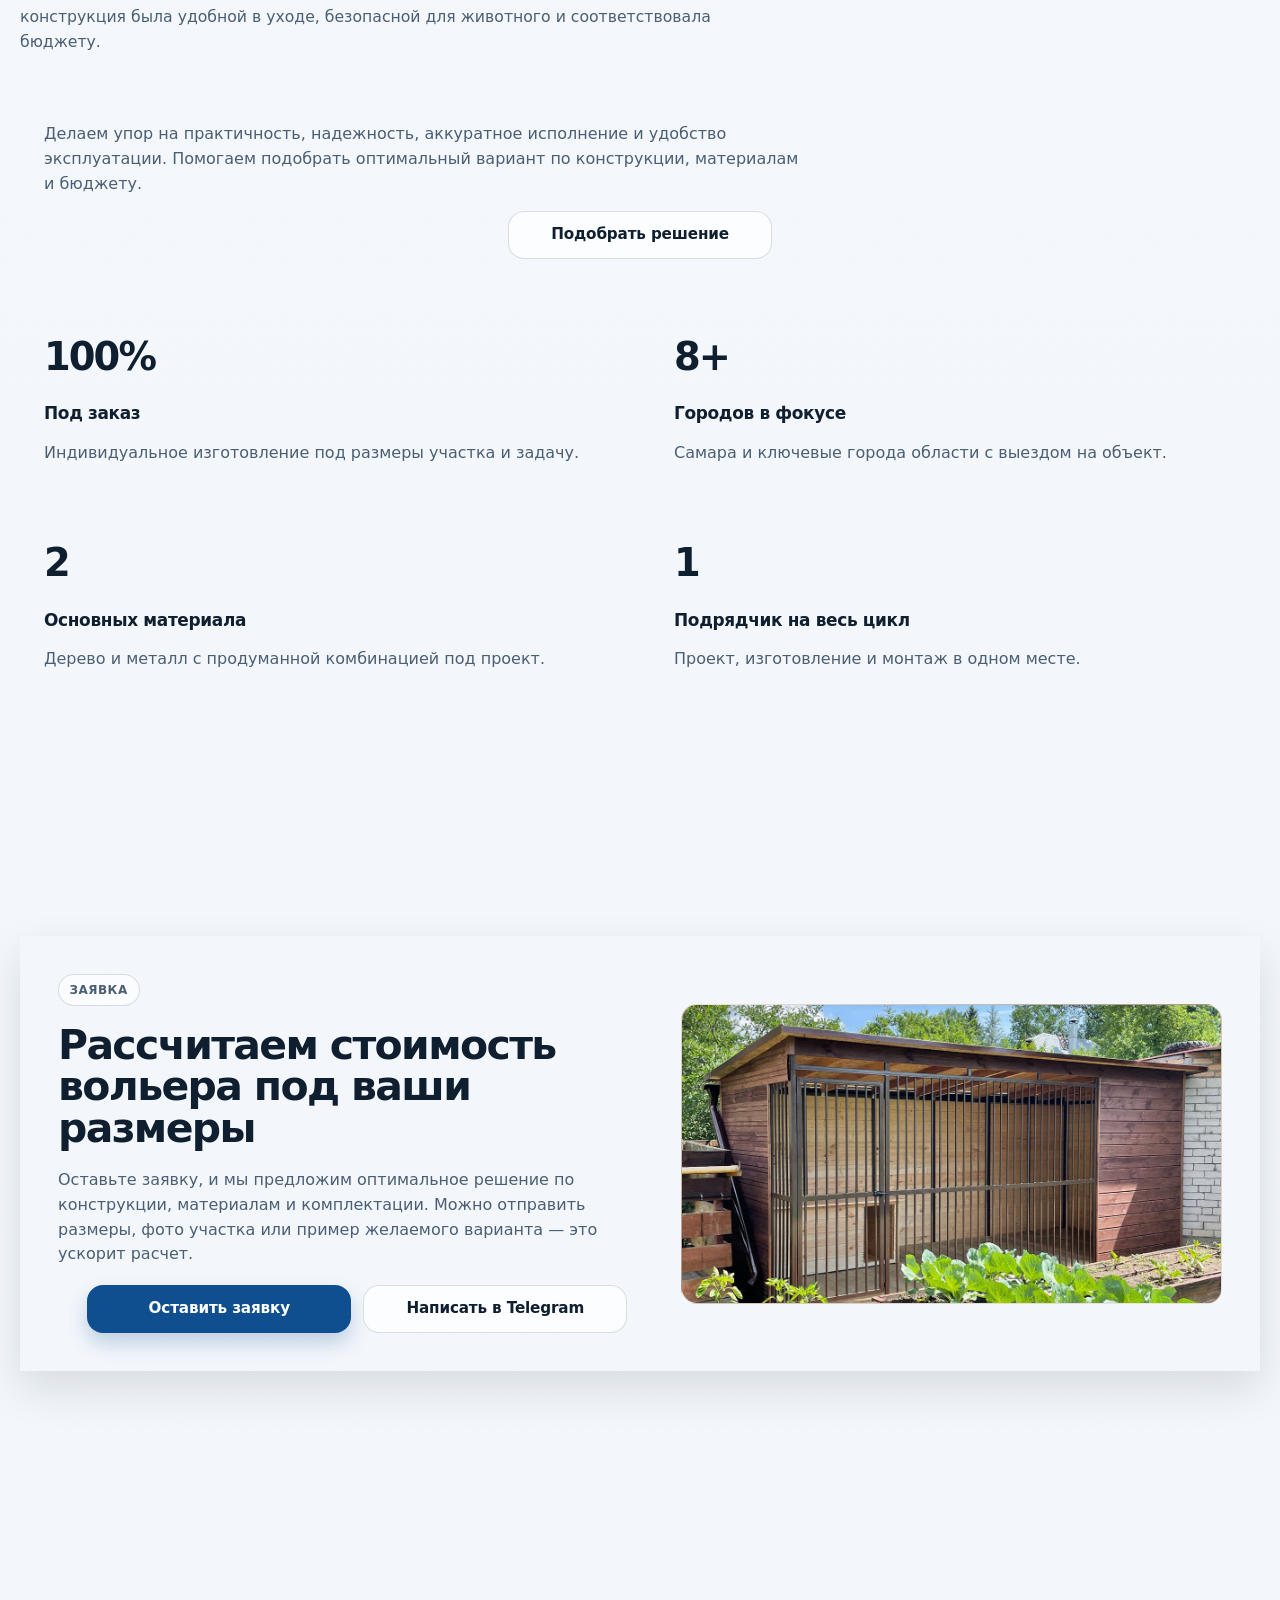
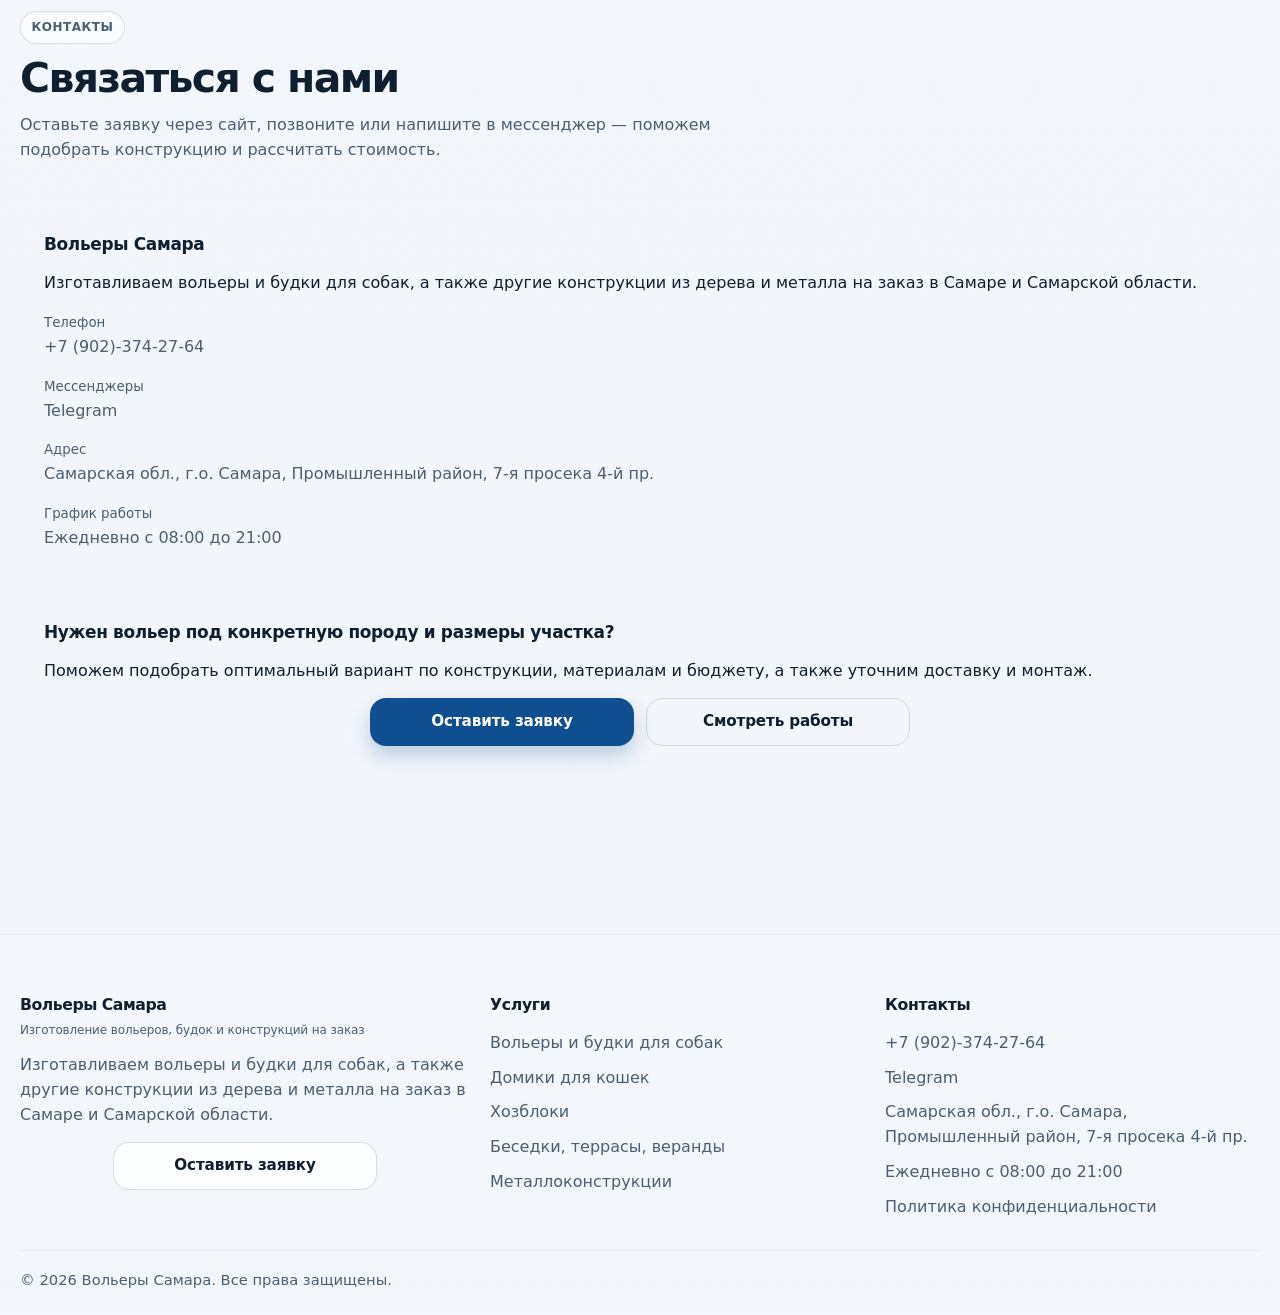
==== commit c0ee8e56: "new" ====
--- a/index.html
+++ b/index.html
@@ -11,7 +11,7 @@
       "@type": "LocalBusiness",
       "name": "Вольеры Самара",
       "description": "Изготовление вольеров и будок для собак на заказ в Самаре и Самарской области.",
-      "telephone": "+7 (846) 200-00-00",
+      "telephone": "+7 (902)-374-27-64",
       "address": {
         "@type": "PostalAddress",
         "addressLocality": "Самара",
@@ -101,1770 +101,7 @@
       ]
     }
   </script>
-  <style>
-    :root {
-      --bg: #f2f6fb;
-      --bg-2: #fbfdff;
-      --surface: rgba(255,255,255,0.94);
-      --surface-strong: rgba(255,255,255,0.98);
-      --surface-solid: #ffffff;
-      --text: #0f1f30;
-      --muted: #4b5e73;
-      --line: rgba(15, 31, 48, 0.14);
-      --line-strong: rgba(15, 31, 48, 0.24);
-      --accent: #0f4f8f;
-      --accent-2: #1a6abc;
-      --accent-soft: rgba(26, 106, 188, 0.16);
-      --green: #0e7a8a;
-      --green-soft: rgba(14, 122, 138, 0.14);
-      --shadow: 0 24px 60px rgba(15, 31, 48, 0.14);
-      --shadow-soft: 0 12px 32px rgba(15, 31, 48, 0.10);
-      --container: 1240px;
-      --header-h: 76px;
-      --section: 120px;
-      --btn-uniform-w: 264px;
-    }
-
-    * { box-sizing: border-box; }
-
-    html { scroll-behavior: smooth; }
-
-    body {
-      margin: 0;
-      font-family: "SF Pro Display", "SF Pro Text", Inter, ui-sans-serif, system-ui, -apple-system, BlinkMacSystemFont, "Segoe UI", sans-serif;
-      color: var(--text);
-      background: linear-gradient(180deg, var(--bg-2) 0%, var(--bg) 100%);
-      line-height: 1.55;
-      -webkit-font-smoothing: antialiased;
-      text-rendering: optimizeLegibility;
-    }
-
-    img { max-width: 100%; display: block; }
-    a { color: inherit; text-decoration: none; }
-    button, input, textarea { font: inherit; }
-
-    .container {
-      width: min(100% - 32px, var(--container));
-      margin: 0 auto;
-    }
-
-    .section {
-      padding: var(--section) 0;
-      scroll-margin-top: calc(var(--header-h) + 22px);
-    }
-
-    .section-head {
-      max-width: 760px;
-      display: grid;
-      gap: 14px;
-      margin-bottom: 44px;
-    }
-
-    .eyebrow {
-      display: inline-flex;
-      align-items: center;
-      gap: 8px;
-      width: fit-content;
-      padding: 6px 11px;
-      border-radius: 999px;
-      background: rgba(255,255,255,0.6);
-      border: 1px solid var(--line);
-      color: var(--muted);
-      font-size: 12px;
-      font-weight: 600;
-      letter-spacing: .04em;
-      text-transform: uppercase;
-      backdrop-filter: blur(14px);
-    }
-
-    h1, h2, h3, h4, p { margin: 0; }
-
-    h1 {
-      font-size: clamp(2.2rem, 4.2vw, 4.2rem);
-      line-height: 1.02;
-      letter-spacing: -.045em;
-      font-weight: 700;
-      max-width: 860px;
-    }
-
-    h2 {
-      font-size: clamp(2rem, 3.2vw, 3.4rem);
-      line-height: 1.02;
-      letter-spacing: -.04em;
-      font-weight: 700;
-    }
-
-    h3 {
-      font-size: clamp(1.06rem, 1.55vw, 1.26rem);
-      line-height: 1.22;
-      letter-spacing: -.03em;
-      font-weight: 650;
-    }
-
-    .lead,
-    .section-head p,
-    .muted,
-    .card p,
-    .service-copy,
-    .faq-answer,
-    .footer-copy,
-    .list li,
-    .work-meta,
-    .review-role,
-    .about-copy,
-    .cta-text,
-    .contact-card small,
-    .stat p,
-    .timeline-copy,
-    .geo-copy,
-    .price-note,
-    .subcat,
-    .hero-note,
-    .hero-meta,
-    .footer-bottom,
-    .contact-meta,
-    .nav-link,
-    .dropdown-toggle,
-    .dropdown-menu a,
-    .photo-label {
-      color: var(--muted);
-    }
-
-    .lead {
-      font-size: clamp(1.02rem, 1.55vw, 1.16rem);
-      max-width: 760px;
-      line-height: 1.62;
-    }
-
-    .seo-copy {
-      max-width: 860px;
-      font-size: .98rem;
-      line-height: 1.62;
-      color: var(--muted);
-    }
-
-    .btn-row,
-    .hero-actions,
-    .cta-actions,
-    .footer-actions {
-      display: flex;
-      flex-wrap: wrap;
-      justify-content: center;
-      align-items: center;
-      gap: 12px;
-    }
-
-    .btn {
-      display: inline-flex;
-      align-items: center;
-      justify-content: center;
-      width: min(100%, var(--btn-uniform-w));
-      height: 48px;
-      padding: 0 18px;
-      border-radius: 16px;
-      border: 1px solid transparent;
-      font-size: .95rem;
-      font-weight: 600;
-      letter-spacing: -.01em;
-      transition: transform .28s ease, box-shadow .28s ease, border-color .28s ease, background .28s ease, color .28s ease;
-      cursor: pointer;
-      white-space: nowrap;
-    }
-
-    .btn:hover {
-      transform: translateY(-2px);
-      box-shadow: 0 16px 28px rgba(16, 33, 51, .14);
-    }
-
-    .btn-primary {
-      background: var(--accent);
-      color: #fff;
-      box-shadow: 0 10px 20px rgba(15, 79, 143, .24);
-    }
-
-    .btn-secondary {
-      background: rgba(255,255,255,0.72);
-      color: var(--text);
-      border-color: var(--line);
-      backdrop-filter: blur(14px);
-    }
-
-    .btn-ghost {
-      background: transparent;
-      color: var(--text);
-      border-color: var(--line);
-    }
-
-    .chip-list,
-    .geo-list {
-      display: flex;
-      flex-wrap: wrap;
-      gap: 10px 22px;
-      padding: 0;
-      margin: 0;
-      list-style: none;
-    }
-
-    .hero-metrics,
-    .subcat-list {
-      display: grid;
-      gap: 10px 22px;
-      padding: 0;
-      margin: 0;
-      list-style: none;
-    }
-
-    .hero-metrics {
-      grid-template-columns: repeat(2, minmax(0, 1fr));
-      max-width: 760px;
-    }
-
-    .subcat-list {
-      grid-template-columns: repeat(2, minmax(0, 1fr));
-    }
-
-    .geo-tag {
-      display: inline-flex;
-      align-items: center;
-      min-height: 38px;
-      padding: 0 14px;
-      border-radius: 999px;
-      background: rgba(255,255,255,0.7);
-      border: 1px solid var(--line);
-      backdrop-filter: blur(12px);
-    }
-
-    .metric-pill,
-    .chip,
-    .subcat {
-      position: relative;
-      min-height: auto;
-      padding: 0 0 0 18px;
-      border: none;
-      background: none;
-      backdrop-filter: none;
-      border-radius: 0;
-      font-size: .95rem;
-    }
-
-    .metric-pill,
-    .subcat {
-      color: var(--text);
-      font-weight: 600;
-      letter-spacing: -.01em;
-    }
-
-    .chip {
-      color: var(--muted);
-    }
-
-    .metric-pill::before,
-    .chip::before,
-    .subcat::before {
-      content: "";
-      position: absolute;
-      left: 0;
-      top: .65em;
-      transform: translateY(-50%);
-      width: 8px;
-      height: 8px;
-      border-radius: 999px;
-      background: linear-gradient(180deg, var(--green), #55694b);
-    }
-
-    .metric-pill::before {
-      box-shadow: 0 0 0 5px rgba(102, 123, 90, 0.10);
-    }
-
-    .subcat::before {
-      width: 10px;
-      height: 10px;
-      border-radius: 3px;
-      box-shadow: 0 0 0 5px rgba(102, 123, 90, 0.10);
-    }
-
-    /* Hero: unified checklist style */
-    .hero .hero-metrics {
-      gap: 10px 14px;
-    }
-
-    .hero .hero-metrics .metric-pill {
-      display: flex;
-      align-items: center;
-      gap: 8px;
-      padding: 2px 0;
-      min-height: auto;
-      font-size: .95rem;
-      line-height: 1.4;
-      letter-spacing: -.01em;
-      font-weight: 650;
-      color: var(--text);
-    }
-
-    .hero .hero-metrics .metric-pill::before {
-      content: "✓";
-      position: static;
-      transform: none;
-      width: 18px;
-      height: 18px;
-      display: inline-flex;
-      align-items: center;
-      justify-content: center;
-      border-radius: 999px;
-      background: rgba(15,79,143,.10);
-      color: var(--accent);
-      font-size: .75rem;
-      font-weight: 800;
-      box-shadow: none;
-    }
-
-    .site-header {
-      position: sticky;
-      top: 0;
-      z-index: 1000;
-      padding: 14px 0;
-      background: linear-gradient(180deg, rgba(248,252,255,.94), rgba(242,247,252,.90));
-      backdrop-filter: blur(18px) saturate(140%);
-      border-bottom: 1px solid rgba(15, 31, 48, 0.14);
-    }
-
-    .header-shell {
-      min-height: calc(var(--header-h) - 10px);
-      display: grid;
-      grid-template-columns: minmax(180px, 240px) 1fr minmax(160px, 190px);
-      align-items: center;
-      gap: 12px;
-      padding: 8px 0;
-    }
-
-    .brand {
-      display: inline-grid;
-      gap: 4px;
-      align-items: center;
-      min-width: 180px;
-    }
-
-    .brand-title {
-      font-size: .98rem;
-      font-weight: 700;
-      letter-spacing: -.03em;
-      color: var(--text);
-    }
-
-    .site-header .brand-title {
-      font-size: 1.34rem;
-      font-weight: 900;
-      letter-spacing: -.04em;
-      color: #133b63;
-      text-shadow: 0 1px 0 rgba(255,255,255,.55), 0 6px 18px rgba(26,106,188,.18);
-    }
-
-    .brand-subtitle {
-      font-size: .75rem;
-      color: var(--muted);
-      letter-spacing: -.01em;
-    }
-
-    .site-header .brand-subtitle {
-      font-size: .67rem;
-      line-height: 1.25;
-      color: #4d6278;
-      letter-spacing: .01em;
-      max-width: 200px;
-      text-transform: uppercase;
-    }
-
-    .nav {
-      display: flex;
-      justify-content: center;
-      min-width: 0;
-    }
-
-    .nav-list {
-      display: flex;
-      align-items: center;
-      justify-content: center;
-      gap: 2px;
-      padding: 0;
-      margin: 0;
-      list-style: none;
-      min-width: 0;
-    }
-
-    .nav-link,
-    .dropdown-toggle {
-      display: inline-flex;
-      align-items: center;
-      justify-content: center;
-      min-height: 38px;
-      padding: 0 11px;
-      border-radius: 999px;
-      font-size: .89rem;
-      font-weight: 500;
-      letter-spacing: -.015em;
-      transition: background .24s ease, color .24s ease, transform .24s ease;
-      white-space: nowrap;
-    }
-
-    .nav-link:hover,
-    .dropdown-toggle:hover,
-    .dropdown:hover > .dropdown-toggle,
-    .nav-link:focus-visible,
-    .dropdown-toggle:focus-visible {
-      background: rgba(15,79,143,.07);
-      color: var(--text);
-      outline: none;
-    }
-
-    .dropdown { position: relative; }
-
-    .dropdown-menu {
-      position: absolute;
-      top: calc(100% + 12px);
-      left: 50%;
-      transform: translateX(-50%) translateY(8px);
-      min-width: 300px;
-      padding: 10px;
-      display: grid;
-      gap: 4px;
-      border-radius: 12px;
-      border: 1px solid var(--line);
-      background: rgba(255,255,255,.94);
-      box-shadow: 0 24px 48px rgba(16,33,51,.14);
-      backdrop-filter: blur(20px);
-      opacity: 0;
-      visibility: hidden;
-      transition: opacity .24s ease, transform .24s ease, visibility .24s ease;
-    }
-
-    .dropdown:hover .dropdown-menu,
-    .dropdown:focus-within .dropdown-menu {
-      opacity: 1;
-      visibility: visible;
-      transform: translateX(-50%) translateY(0);
-    }
-
-    .dropdown-menu a {
-      padding: 12px 14px;
-      border-radius: 10px;
-      font-size: .94rem;
-      transition: background .22s ease, color .22s ease;
-    }
-
-    .dropdown-menu a:hover {
-      background: rgba(15,79,143,.07);
-      color: var(--text);
-    }
-
-    .header-actions {
-      display: grid;
-      gap: 8px;
-      justify-items: stretch;
-      min-width: 190px;
-    }
-
-    .header-phone-inline {
-      width: 100%;
-      text-align: center;
-      font-size: 1.06rem;
-      font-weight: 800;
-      letter-spacing: .01em;
-      color: var(--accent);
-      text-shadow: 0 1px 0 rgba(255,255,255,.5);
-      transition: color .22s ease, transform .22s ease;
-    }
-
-    .header-phone-inline:hover {
-      color: var(--accent-2);
-      transform: translateY(-1px);
-    }
-
-    .header-actions .btn {
-      width: min(100%, var(--btn-uniform-w));
-      height: 48px;
-      border-radius: 12px;
-      font-size: .92rem;
-      font-weight: 700;
-    }
-
-    .site-header .btn-primary {
-      background: var(--accent);
-      border: 1px solid rgba(13, 62, 112, 0.62);
-      box-shadow: 0 8px 18px rgba(15,79,143,.24);
-    }
-
-    .hero-phoneline {
-      margin-top: 10px;
-      font-size: .98rem;
-      font-weight: 600;
-      color: var(--text);
-    }
-
-    .hero-phoneline a {
-      font-weight: 800;
-      color: var(--accent);
-      border-bottom: 1px dashed rgba(15,79,143,.42);
-    }
-
-    .hero-phoneline a:hover {
-      color: var(--accent-2);
-      border-bottom-color: rgba(26,106,188,.72);
-    }
-
-    .call-sticker {
-      position: fixed;
-      right: 20px;
-      bottom: 20px;
-      width: 88px;
-      height: 88px;
-      border-radius: 50%;
-      display: grid;
-      place-items: center;
-      text-align: center;
-      font-size: .82rem;
-      font-weight: 800;
-      line-height: 1.1;
-      color: #fff;
-      background: radial-gradient(circle at 30% 25%, #2c86df, var(--accent) 65%);
-      border: 2px solid rgba(255,255,255,.85);
-      box-shadow: 0 12px 28px rgba(15,79,143,.35);
-      z-index: 1100;
-      animation: callPulse 2.2s ease-in-out infinite;
-    }
-
-    .call-sticker:hover {
-      transform: translateY(-2px) scale(1.04);
-      box-shadow: 0 16px 30px rgba(15,79,143,.40);
-    }
-
-    @keyframes callPulse {
-      0%, 100% { box-shadow: 0 12px 28px rgba(15,79,143,.35), 0 0 0 0 rgba(26,106,188,.30); }
-      60% { box-shadow: 0 12px 28px rgba(15,79,143,.35), 0 0 0 14px rgba(26,106,188,0); }
-    }
-
-    .scroll-top {
-      position: fixed;
-      right: 20px;
-      bottom: 118px;
-      width: 52px;
-      height: 52px;
-      border-radius: 14px;
-      display: grid;
-      place-items: center;
-      background: rgba(255,255,255,.42);
-      border: 1px solid rgba(255,255,255,.78);
-      backdrop-filter: blur(16px) saturate(125%);
-      color: var(--text);
-      font-size: 1.34rem;
-      line-height: 1;
-      box-shadow: 0 8px 20px rgba(15,31,48,.20);
-      cursor: pointer;
-      z-index: 1090;
-      opacity: 0;
-      visibility: hidden;
-      transform: translateY(12px);
-      transition: opacity .24s ease, transform .24s ease, visibility .24s ease, background .24s ease;
-    }
-
-    .scroll-top.is-visible {
-      opacity: .95;
-      visibility: visible;
-      transform: translateY(0);
-    }
-
-    .scroll-top:hover {
-      background: rgba(255,255,255,.58);
-    }
-
-    .menu-toggle,
-    .mobile-services,
-    .mobile-articles {
-      display: none;
-    }
-
-    .burger {
-      display: none;
-      width: 44px;
-      height: 44px;
-      align-items: center;
-      justify-content: center;
-      border-radius: 10px;
-      background: rgba(255,255,255,.62);
-      border: 1px solid rgba(31,25,21,.06);
-      cursor: pointer;
-    }
-
-    .burger span,
-    .burger span::before,
-    .burger span::after {
-      display: block;
-      width: 18px;
-      height: 2px;
-      border-radius: 999px;
-      background: var(--text);
-      position: relative;
-      transition: transform .24s ease, opacity .24s ease;
-      content: "";
-    }
-
-    .burger span::before { position: absolute; top: -6px; }
-    .burger span::after { position: absolute; top: 6px; }
-
-    .hero {
-      padding: 42px 0 32px;
-      overflow: clip;
-    }
-
-    .hero-shell {
-      position: relative;
-      padding: clamp(32px, 4vw, 56px);
-      border-radius: 20px;
-      background:
-        linear-gradient(180deg, rgba(255,255,255,.82), rgba(255,255,255,.62)),
-        linear-gradient(140deg, rgba(182,146,119,.06), transparent 45%);
-      border: 1px solid rgba(31,25,21,.06);
-      box-shadow: var(--shadow);
-      backdrop-filter: blur(22px);
-      overflow: hidden;
-    }
-
-    .hero-shell::before {
-      content: "";
-      position: absolute;
-      right: -120px;
-      top: -120px;
-      width: 360px;
-      height: 360px;
-      border-radius: 50%;
-      background: radial-gradient(circle, rgba(182,146,119,.18), transparent 68%);
-      pointer-events: none;
-    }
-
-    .hero-grid {
-      position: relative;
-      z-index: 1;
-      display: grid;
-      grid-template-columns: minmax(0, 1.15fr) minmax(320px, .85fr);
-      gap: 28px;
-      align-items: center;
-    }
-
-    .hero-copy {
-      display: grid;
-      gap: 24px;
-    }
-
-    .hero-top {
-      display: grid;
-      gap: 18px;
-    }
-
-    .hero-meta {
-      max-width: 660px;
-      font-size: .94rem;
-    }
-
-    .hero-note {
-      font-size: .91rem;
-    }
-
-    .hero-visual,
-    .work-image,
-    .cta-side {
-      position: relative;
-      overflow: hidden;
-      background:
-        linear-gradient(180deg, rgba(255,255,255,.08), rgba(255,255,255,0)),
-        linear-gradient(145deg, #c9b19c 0%, #e8ddd2 48%, #9b816e 100%);
-      border: 1px solid rgba(255,255,255,.14);
-      box-shadow: inset 0 1px 0 rgba(255,255,255,.22);
-    }
-
-    .hero-visual {
-      min-height: 600px;
-      border-radius: 18px;
-    }
-
-    .work-image {
-      min-height: 300px;
-      border-radius: 0;
-    }
-
-    .hero-image,
-    .work-image-photo,
-    .cta-side-photo {
-      position: absolute;
-      inset: 0;
-      width: 100%;
-      height: 100%;
-      object-fit: cover;
-      z-index: 0;
-    }
-
-    .cta-side {
-      min-height: 300px;
-      border-radius: 16px;
-    }
-
-    .hero-visual::before,
-    .work-image::before,
-    .cta-side::before {
-      content: "";
-      position: absolute;
-      inset: 0;
-      background:
-        linear-gradient(180deg, rgba(20,20,20,.06), rgba(20,20,20,.20)),
-        linear-gradient(135deg, rgba(255,255,255,.18), transparent 45%);
-    }
-
-    .photo-label {
-      position: absolute;
-      left: 18px;
-      bottom: 18px;
-      min-height: 36px;
-      display: inline-flex;
-      align-items: center;
-      padding: 0 12px;
-      border-radius: 999px;
-      background: rgba(255,255,255,.82);
-      border: 1px solid rgba(31,25,21,.06);
-      backdrop-filter: blur(14px);
-      font-size: .88rem;
-      font-weight: 600;
-      z-index: 2;
-    }
-
-    .hero-house {
-      position: absolute;
-      left: 50%;
-      bottom: 24px;
-      transform: translateX(-50%);
-      width: min(88%, 420px);
-      aspect-ratio: 1.08 / 1;
-      border-radius: 16px;
-      background:
-        linear-gradient(180deg, rgba(255,255,255,.16), rgba(255,255,255,.06)),
-        linear-gradient(160deg, #ccaa8a, #7d5d49);
-      box-shadow: 0 24px 40px rgba(31, 25, 21, .18);
-      overflow: hidden;
-      border: 1px solid rgba(255,255,255,.2);
-    }
-
-    .hero-house::before {
-      content: "";
-      position: absolute;
-      inset: 16px 16px auto;
-      height: 42%;
-      border-radius: 10px;
-      background: repeating-linear-gradient(90deg, rgba(56,35,22,.72) 0 12px, rgba(255,255,255,.08) 12px 72px);
-    }
-
-    .hero-house::after {
-      content: "";
-      position: absolute;
-      inset: auto 16px 16px;
-      height: 34%;
-      border-radius: 10px;
-      background: linear-gradient(180deg, rgba(247,239,229,.95), rgba(218,197,176,.98));
-      box-shadow: inset 0 0 0 1px rgba(255,255,255,.18);
-    }
-
-    .hero-floating {
-      position: absolute;
-      display: grid;
-      gap: 4px;
-      padding: 14px 16px;
-      border-radius: 12px;
-      background: rgba(255,255,255,.82);
-      border: 1px solid rgba(31,25,21,.06);
-      box-shadow: 0 20px 36px rgba(31,25,21,.10);
-      backdrop-filter: blur(18px);
-      z-index: 2;
-    }
-
-    .hero-floating strong {
-      font-size: 1.02rem;
-      letter-spacing: -.03em;
-    }
-
-    .float-1 { top: 18px; left: 18px; }
-    .float-2 { right: 18px; bottom: 70px; }
-
-    .grid-3,
-    .grid-4,
-    .grid-2,
-    .works-grid,
-    .reviews-grid,
-    .materials-grid,
-    .stats-grid,
-    .footer-grid,
-    .contacts-grid,
-    .faq-grid,
-    .about-grid,
-    .timeline-grid {
-      display: grid;
-      gap: 20px;
-    }
-
-    .grid-3 { grid-template-columns: repeat(3, minmax(0, 1fr)); align-items: stretch; }
-    .grid-4 { grid-template-columns: repeat(4, minmax(0, 1fr)); }
-    .grid-2 { grid-template-columns: repeat(2, minmax(0, 1fr)); }
-    .works-grid { grid-template-columns: repeat(2, minmax(0, 1fr)); align-items: stretch; }
-    .reviews-grid { grid-template-columns: repeat(3, minmax(0, 1fr)); align-items: stretch; }
-    .materials-grid { grid-template-columns: repeat(3, minmax(0, 1fr)); }
-    .stats-grid { grid-template-columns: repeat(2, minmax(0, 1fr)); }
-    .footer-grid { grid-template-columns: 1.2fr .9fr 1fr 1fr; }
-    .contacts-grid { grid-template-columns: 1.05fr .95fr; align-items: start; }
-    .faq-grid { grid-template-columns: 1fr; }
-    .about-grid { grid-template-columns: 1.05fr .95fr; align-items: start; }
-    .timeline-grid { grid-template-columns: repeat(4, minmax(0, 1fr)); }
-
-    .card,
-    .work-card,
-    .review-card,
-    .timeline-card,
-    .faq-item,
-    .service-card,
-    .material-card,
-    .contact-card,
-    .stat,
-    .price-box,
-    .service-feature,
-    .service-main,
-    .service-aside,
-    .price-copy,
-    .price-form,
-    .geo-card,
-    .map-card,
-    .cta-box {
-      position: relative;
-      border-radius: 14px;
-      border: 1px solid rgba(31,25,21,.06);
-      background: rgba(255,255,255,.72);
-      box-shadow: var(--shadow-soft);
-      backdrop-filter: blur(18px);
-      transition: transform .28s ease, box-shadow .28s ease, border-color .28s ease;
-      overflow: hidden;
-    }
-
-    .card:hover,
-    .work-card:hover,
-    .review-card:hover,
-    .timeline-card:hover,
-    .faq-item:hover,
-    .service-card:hover,
-    .material-card:hover,
-    .contact-card:hover,
-    .stat:hover,
-    .service-feature:hover,
-    .price-box:hover {
-      transform: translateY(-4px);
-      box-shadow: 0 24px 40px rgba(31,25,21,.10);
-      border-color: rgba(31,25,21,.10);
-    }
-
-    .card,
-    .service-card,
-    .material-card,
-    .timeline-card,
-    .service-feature,
-    .contact-card,
-    .stat,
-    .price-box {
-      padding: 24px;
-      display: grid;
-      gap: 14px;
-      align-content: start;
-    }
-
-    .service-layout,
-    .price-layout,
-    .geo-layout {
-      display: grid;
-      grid-template-columns: minmax(0, 1.05fr) minmax(320px, .95fr);
-      gap: 22px;
-      align-items: stretch;
-    }
-
-    .service-main,
-    .price-copy,
-    .geo-card {
-      padding: clamp(24px, 3vw, 34px);
-      display: grid;
-      gap: 22px;
-    }
-
-    .service-main {
-      background:
-        linear-gradient(180deg, rgba(255,255,255,.84), rgba(255,255,255,.68)),
-        linear-gradient(135deg, var(--green-soft), transparent 44%);
-    }
-
-    .price-copy,
-    .geo-card {
-      background:
-        linear-gradient(180deg, rgba(255,255,255,.84), rgba(255,255,255,.68)),
-        linear-gradient(135deg, rgba(182,146,119,.08), transparent 44%);
-    }
-
-    .service-aside,
-    .price-form,
-    .map-card {
-      padding: 24px;
-      display: grid;
-      gap: 18px;
-      align-content: start;
-    }
-
-    .price-cta {
-      display: grid;
-      gap: 10px;
-      padding: 18px;
-      border-radius: 12px;
-      border: 1px solid var(--line);
-      background:
-        linear-gradient(180deg, rgba(255,255,255,.86), rgba(255,255,255,.74)),
-        linear-gradient(135deg, rgba(26,106,188,.10), rgba(14,122,138,.08));
-    }
-
-    .price-cta strong {
-      font-size: 1.05rem;
-      letter-spacing: -.02em;
-      color: var(--text);
-    }
-
-    #price .price-copy {
-      max-width: none;
-      margin-inline: 0;
-      padding: 0;
-      gap: 0;
-      border: none;
-      border-radius: 0;
-      background: none;
-      box-shadow: none;
-    }
-
-    #price .price-cards {
-      display: grid;
-      grid-template-columns: repeat(2, minmax(0, 1fr));
-      gap: 16px;
-      align-items: stretch;
-    }
-
-    #price .price-box {
-      border-radius: 14px;
-      border: 1px solid rgba(15,31,48,.10);
-      background: rgba(255,255,255,.74);
-      box-shadow: none;
-      gap: 12px;
-    }
-
-    #price .price-box strong {
-      font-size: 1.14rem;
-      letter-spacing: -.02em;
-    }
-
-    #price .price-factors {
-      margin-top: 0 !important;
-      display: grid;
-      grid-template-columns: repeat(2, minmax(0, 1fr));
-      gap: 10px 16px;
-    }
-
-    #price .price-factors li {
-      min-height: 36px;
-      display: inline-flex;
-      align-items: center;
-      padding-left: 26px;
-      border-bottom: none;
-      font-weight: 600;
-      color: var(--text);
-    }
-
-    #price .price-factors li::before {
-      left: 4px;
-      top: 50%;
-      transform: translateY(-50%);
-      width: 14px;
-      height: 14px;
-      border-radius: 999px;
-      background: rgba(15,79,143,.10);
-      color: var(--accent);
-      content: "✓";
-      display: inline-flex;
-      align-items: center;
-      justify-content: center;
-      font-size: .65rem;
-      font-weight: 800;
-      box-shadow: none;
-    }
-
-    #price .price-note {
-      font-size: .95rem;
-      line-height: 1.55;
-    }
-
-    #price .price-cta {
-      border-radius: 14px;
-      padding: 24px;
-      background: linear-gradient(155deg, #0f4f8f 0%, #11457b 58%, #0d375f 100%);
-      border: 1px solid rgba(10, 42, 73, .72);
-      box-shadow: 0 18px 34px rgba(9, 35, 59, .28);
-      display: grid;
-      gap: 14px;
-      justify-items: start;
-      align-content: start;
-      text-align: left;
-    }
-
-    #price .price-cta strong,
-    #price .price-cta p {
-      color: #eef5ff;
-    }
-
-    #price .price-cta .btn {
-      margin-top: 4px;
-      background: #ffffff;
-      color: #0f4f8f;
-      border: 1px solid rgba(255,255,255,.86);
-      box-shadow: 0 10px 22px rgba(8, 28, 48, .22);
-      align-self: start;
-    }
-
-    #price .price-cta .btn:hover {
-      background: #f2f7ff;
-    }
-
-    @media (max-width: 1024px) {
-      #price .price-cards {
-        grid-template-columns: 1fr;
-      }
-    }
-
-    .service-copy,
-    .about-copy { max-width: 760px; }
-
-    .service-feature strong,
-    .contact-card strong,
-    .stat strong,
-    .price-box strong {
-      font-size: 1.06rem;
-      letter-spacing: -.02em;
-    }
-
-    .timeline-num {
-      width: 40px;
-      height: 40px;
-      display: inline-flex;
-      align-items: center;
-      justify-content: center;
-      border-radius: 10px;
-      background: rgba(31,25,21,.045);
-      color: var(--text);
-      font-weight: 700;
-      font-size: .95rem;
-    }
-
-    /* Process infographic */
-    #steps .timeline-grid {
-      position: relative;
-      max-width: 980px;
-      margin-inline: auto;
-      grid-template-columns: 1fr;
-      gap: 14px;
-      padding-left: 10px;
-    }
-
-    #steps .timeline-grid::before {
-      content: "";
-      position: absolute;
-      left: 31px;
-      top: 10px;
-      bottom: 10px;
-      width: 2px;
-      background: linear-gradient(180deg, rgba(26,106,188,.35), rgba(14,122,138,.35));
-    }
-
-    #steps .timeline-card {
-      display: grid;
-      grid-template-columns: 62px 1fr;
-      grid-template-areas:
-        "num title"
-        ". text";
-      column-gap: 14px;
-      row-gap: 6px;
-      padding: 18px 18px 18px 10px;
-      border-radius: 16px;
-      border: 1px solid rgba(15,31,48,.10);
-      background:
-        linear-gradient(180deg, rgba(255,255,255,.92), rgba(255,255,255,.82)),
-        linear-gradient(135deg, rgba(26,106,188,.08), rgba(14,122,138,.06));
-      box-shadow: 0 12px 24px rgba(15,31,48,.08);
-    }
-
-    #steps .timeline-card h3 {
-      grid-area: title;
-      align-self: center;
-      font-size: 1.08rem;
-      line-height: 1.25;
-      letter-spacing: -.02em;
-    }
-
-    #steps .timeline-card .timeline-copy {
-      grid-area: text;
-      max-width: 62ch;
-    }
-
-    #steps .timeline-num {
-      grid-area: num;
-      width: 44px;
-      height: 44px;
-      border-radius: 999px;
-      background: linear-gradient(180deg, var(--accent-2), var(--accent));
-      color: #fff;
-      border: 1px solid rgba(13,62,112,.45);
-      box-shadow: 0 8px 16px rgba(15,79,143,.24);
-      position: relative;
-      z-index: 1;
-      font-weight: 800;
-    }
-
-    .card-icon {
-      width: 84px;
-      height: 84px;
-      display: inline-flex;
-      align-items: center;
-      justify-content: center;
-      border-radius: 18px;
-      padding: 14px;
-      background:
-        linear-gradient(180deg, rgba(255,255,255,.92), rgba(255,255,255,.76)),
-        linear-gradient(135deg, rgba(26,106,188,.14), rgba(14,122,138,.12));
-      border: 1px solid rgba(15,31,48,.10);
-      box-shadow: 0 10px 22px rgba(15,31,48,.10), inset 0 1px 0 rgba(255,255,255,.72);
-    }
-
-    .card-icon img {
-      width: 100%;
-      height: 100%;
-      object-fit: contain;
-      object-position: center;
-      display: block;
-    }
-
-    .advantages-grid .card {
-      gap: 14px;
-      align-items: start;
-      text-align: left;
-    }
-
-    .advantages-grid .card-icon {
-      width: 112px;
-      height: 112px;
-      padding: 0;
-      border-radius: 0;
-      background: transparent;
-      border: none;
-      box-shadow: none;
-      margin-inline: 0;
-      display: inline-flex;
-    }
-
-    .advantages-grid .card-icon img {
-      width: 100%;
-      height: 100%;
-      object-fit: contain;
-      object-position: center;
-      border-radius: 18px;
-    }
-
-    .advantages-grid .card h3 {
-      max-width: none;
-      margin-inline: 0;
-    }
-
-    .advantages-grid .card p {
-      max-width: none;
-      margin-inline: 0;
-    }
-
-    .material-icon {
-      width: 104px;
-      height: 104px;
-      display: inline-flex;
-      align-items: center;
-      justify-content: center;
-      margin-inline: 0;
-      flex: 0 0 auto;
-    }
-
-    .material-icon img {
-      width: 100%;
-      height: 100%;
-      object-fit: contain;
-      object-position: center;
-      display: block;
-      border-radius: 16px;
-    }
-
-    .work-card {
-      padding: 0;
-      display: flex;
-      flex-direction: column;
-    }
-
-    .work-image.alt-1 { background: linear-gradient(145deg, #bfa48f 0%, #ebe2d9 48%, #8b715f 100%); }
-    .work-image.alt-2 { background: linear-gradient(145deg, #cab09a 0%, #f1e7de 48%, #927866 100%); }
-    .work-image.alt-3 { background: linear-gradient(145deg, #b7a08f 0%, #e5dbd2 48%, #866f60 100%); }
-
-    .work-body {
-      display: grid;
-      gap: 12px;
-      padding: 24px;
-      flex: 1;
-      align-content: start;
-    }
-
-    .other-services-grid .service-card {
-      padding: 0;
-      display: flex;
-      flex-direction: column;
-    }
-
-    .other-service-image {
-      position: relative;
-      overflow: hidden;
-      aspect-ratio: 4 / 3;
-      background:
-        linear-gradient(180deg, rgba(255,255,255,.10), rgba(255,255,255,0)),
-        linear-gradient(145deg, #c2ccd8 0%, #eef4fb 48%, #9aa9ba 100%);
-      border-bottom: 1px solid rgba(15,31,48,.10);
-    }
-
-    .other-service-image img {
-      position: absolute;
-      inset: 0;
-      width: 100%;
-      height: 100%;
-      object-fit: cover;
-      object-position: center;
-      display: block;
-    }
-
-    .other-service-body {
-      display: grid;
-      gap: 10px;
-      padding: 22px;
-      align-content: start;
-      flex: 1;
-    }
-
-    .work-tags {
-      display: flex;
-      flex-wrap: wrap;
-      gap: 8px;
-    }
-
-    .work-tag {
-      min-height: 34px;
-      display: inline-flex;
-      align-items: center;
-      padding: 0 12px;
-      border-radius: 999px;
-      background: rgba(31,25,21,.045);
-      color: var(--muted);
-      font-size: .86rem;
-    }
-
-    .form-head { display: grid; gap: 8px; }
-
-    .field {
-      display: grid;
-      gap: 8px;
-    }
-
-    .field label {
-      font-size: .94rem;
-      font-weight: 600;
-      letter-spacing: -.01em;
-    }
-
-    .input,
-    .textarea {
-      width: 100%;
-      padding: 15px 16px;
-      border-radius: 10px;
-      border: 1px solid rgba(31,25,21,.08);
-      background: rgba(255,255,255,.9);
-      color: var(--text);
-      transition: border-color .24s ease, box-shadow .24s ease, transform .24s ease;
-    }
-
-    .textarea {
-      min-height: 128px;
-      resize: vertical;
-    }
-
-    .input:focus,
-    .textarea:focus {
-      outline: none;
-      border-color: rgba(139,103,78,.32);
-      box-shadow: 0 0 0 4px rgba(182,146,119,.14);
-      transform: translateY(-1px);
-    }
-
-    .list {
-      display: grid;
-      gap: 12px;
-      padding: 0;
-      margin: 0;
-      list-style: none;
-    }
-
-    .list li {
-      position: relative;
-      padding-left: 22px;
-    }
-
-    .list li::before {
-      content: "";
-      position: absolute;
-      left: 0;
-      top: 10px;
-      width: 8px;
-      height: 8px;
-      border-radius: 50%;
-      background: var(--accent);
-      box-shadow: 0 0 0 6px rgba(182,146,119,.12);
-    }
-
-    .timeline-card {
-      min-height: 100%;
-      align-content: start;
-      padding: 22px;
-    }
-
-    .timeline-num {
-      width: 44px;
-      height: 44px;
-      border-radius: 10px;
-      background: rgba(31,25,21,.05);
-    }
-
-    .map-card {
-      min-height: 100%;
-      justify-content: space-between;
-      padding: 12px;
-    }
-
-    .map-visual {
-      position: relative;
-      width: 100%;
-      min-height: 340px;
-      border-radius: 12px;
-      overflow: hidden;
-      background: rgba(240,247,255,.7);
-      border: 1px solid rgba(15,31,48,.10);
-    }
-
-    .map-link {
-      position: absolute;
-      inset: 0;
-      display: block;
-    }
-
-    .map-static {
-      width: 100%;
-      height: 100%;
-      object-fit: cover;
-      object-position: center;
-      display: block;
-    }
-
-    .map-open {
-      position: absolute;
-      right: 12px;
-      bottom: 12px;
-      min-height: 34px;
-      padding: 0 12px;
-      border-radius: 999px;
-      display: inline-flex;
-      align-items: center;
-      background: rgba(255,255,255,.9);
-      border: 1px solid rgba(15,31,48,.14);
-      color: var(--text);
-      font-size: .84rem;
-      font-weight: 600;
-      backdrop-filter: blur(8px);
-      box-shadow: 0 8px 16px rgba(15,31,48,.14);
-    }
-
-    .map-pin {
-      position: absolute;
-      display: inline-flex;
-      align-items: center;
-      justify-content: center;
-      min-height: 34px;
-      padding: 0 12px;
-      border-radius: 999px;
-      background: rgba(255,255,255,.88);
-      border: 1px solid rgba(31,25,21,.06);
-      box-shadow: 0 12px 24px rgba(31,25,21,.08);
-      font-size: .86rem;
-      font-weight: 600;
-      color: var(--text);
-    }
-
-    .pin-main { left: 46%; top: 40%; }
-    .pin-1 { left: 18%; top: 18%; }
-    .pin-2 { left: 66%; top: 25%; }
-    .pin-3 { left: 24%; top: 65%; }
-    .pin-4 { left: 66%; top: 68%; }
-
-    .review-card {
-      padding: 24px;
-      display: grid;
-      gap: 16px;
-      min-height: 100%;
-      align-content: start;
-    }
-
-    .stars {
-      color: #8b674e;
-      letter-spacing: .18em;
-      font-size: 1rem;
-    }
-
-    .faq-item {
-      padding: 0;
-      background: rgba(255,255,255,.76);
-    }
-
-    .faq-item summary {
-      list-style: none;
-      cursor: pointer;
-      display: grid;
-      grid-template-columns: 1fr auto;
-      align-items: center;
-      gap: 18px;
-      padding: 22px 24px;
-      font-weight: 600;
-      letter-spacing: -.02em;
-    }
-
-    .faq-item summary::-webkit-details-marker { display: none; }
-
-    .faq-icon {
-      width: 34px;
-      height: 34px;
-      display: inline-flex;
-      align-items: center;
-      justify-content: center;
-      border-radius: 10px;
-      background: rgba(31,25,21,.045);
-      color: var(--text);
-      font-size: 1.14rem;
-      transition: transform .24s ease, background .24s ease;
-    }
-
-    .faq-item[open] .faq-icon {
-      transform: rotate(45deg);
-      background: rgba(31,25,21,.08);
-    }
-
-    .faq-answer {
-      padding: 0 24px 24px;
-      max-width: 920px;
-    }
-
-    .stat {
-      min-height: 100%;
-      padding: 24px;
-    }
-
-    .stat-number {
-      font-size: clamp(1.8rem, 3vw, 2.7rem);
-      font-weight: 700;
-      letter-spacing: -.05em;
-      color: var(--text);
-    }
-
-    .cta-box {
-      padding: clamp(26px, 4vw, 38px);
-      display: grid;
-      grid-template-columns: minmax(0, 1.05fr) minmax(300px, .95fr);
-      gap: 24px;
-      align-items: center;
-      background:
-        linear-gradient(180deg, rgba(255,255,255,.82), rgba(255,255,255,.62)),
-        linear-gradient(135deg, rgba(182,146,119,.06), transparent 40%),
-        linear-gradient(35deg, var(--green-soft), transparent 55%);
-      box-shadow: var(--shadow);
-    }
-
-    .cta-content {
-      display: grid;
-      gap: 18px;
-      position: relative;
-      z-index: 1;
-    }
-
-    .footer {
-      padding: 34px 0 24px;
-      border-top: 1px solid rgba(31,25,21,.06);
-      background: linear-gradient(180deg, rgba(255,255,255,.14), rgba(255,255,255,.06));
-    }
-
-    .footer-grid {
-      padding: 24px 0 30px;
-      align-items: start;
-    }
-
-    .footer-col {
-      display: grid;
-      gap: 14px;
-    }
-
-    .footer-title {
-      font-size: .98rem;
-      font-weight: 650;
-      letter-spacing: -.02em;
-    }
-
-    .footer-nav,
-    .footer-services,
-    .footer-contacts {
-      display: grid;
-      gap: 10px;
-    }
-
-    .footer-nav a,
-    .footer-services a,
-    .footer-contacts a,
-    .footer-policy {
-      color: var(--muted);
-      width: fit-content;
-      transition: color .22s ease, transform .22s ease;
-    }
-
-    .footer-nav a:hover,
-    .footer-services a:hover,
-    .footer-contacts a:hover,
-    .footer-policy:hover {
-      color: var(--text);
-      transform: translateX(2px);
-    }
-
-    .footer-bottom {
-      display: flex;
-      flex-wrap: wrap;
-      justify-content: space-between;
-      gap: 10px 18px;
-      padding-top: 18px;
-      border-top: 1px solid rgba(31,25,21,.06);
-      font-size: .92rem;
-      line-height: 1.5;
-    }
-
-    @media (max-width: 1180px) {
-      .header-shell { grid-template-columns: minmax(160px, 220px) 1fr minmax(150px, 170px); }
-      .site-header .brand-title { font-size: 1.2rem; }
-      .site-header .brand-subtitle { font-size: .63rem; max-width: 180px; }
-      .grid-3 { grid-template-columns: repeat(2, minmax(0, 1fr)); }
-      .footer-grid { grid-template-columns: repeat(2, minmax(0, 1fr)); }
-    }
-
-    @media (max-width: 1024px) {
-      :root {
-        --header-h: 72px;
-        --section: 96px;
-      }
-
-      .header-shell {
-        grid-template-columns: 1fr auto;
-      }
-
-      .header-actions { display: none; }
-
-      .nav {
-        position: fixed;
-        top: calc(var(--header-h) + 10px);
-        left: 16px;
-        right: 16px;
-        padding: 16px;
-        border-radius: 14px;
-        background: rgba(255,255,255,.92);
-        border: 1px solid rgba(31,25,21,.06);
-        box-shadow: 0 24px 48px rgba(31,25,21,.12);
-        backdrop-filter: blur(20px);
-        opacity: 0;
-        visibility: hidden;
-        transform: translateY(-10px);
-        transition: opacity .24s ease, transform .24s ease, visibility .24s ease;
-      }
-
-      .nav-list {
-        width: 100%;
-        flex-direction: column;
-        align-items: stretch;
-        gap: 4px;
-      }
-
-      .nav-link,
-      .dropdown-toggle {
-        justify-content: space-between;
-        width: 100%;
-        min-height: 46px;
-        padding: 0 14px;
-        border-radius: 10px;
-        font-size: .98rem;
-      }
-
-      .dropdown-menu {
-        position: static;
-        min-width: 100%;
-        transform: none;
-        opacity: 1;
-        visibility: visible;
-        display: none;
-        box-shadow: none;
-        background: rgba(245,242,237,.88);
-        margin-top: 6px;
-      }
-
-      .dropdown:hover .dropdown-menu,
-      .dropdown:focus-within .dropdown-menu {
-        display: grid;
-      }
-
-      .burger { display: inline-flex; }
-
-      .menu-toggle:checked ~ .nav {
-        opacity: 1;
-        visibility: visible;
-        transform: translateY(0);
-      }
-
-      .menu-toggle:checked + .burger span {
-        background: transparent;
-      }
-
-      .menu-toggle:checked + .burger span::before {
-        transform: translateY(6px) rotate(45deg);
-      }
-
-      .menu-toggle:checked + .burger span::after {
-        transform: translateY(-6px) rotate(-45deg);
-      }
-
-      .hero-grid,
-      .service-layout,
-      .price-layout,
-      .geo-layout,
-      .about-grid,
-      .contacts-grid,
-      .cta-box {
-        grid-template-columns: 1fr;
-      }
-
-      .hero-visual { min-height: 460px; }
-      .materials-grid,
-      .reviews-grid,
-      .timeline-grid,
-      .works-grid { grid-template-columns: repeat(2, minmax(0, 1fr)); }
-    }
-
-    @media (max-width: 720px) {
-      :root { --section: 74px; }
-      .container { width: min(100% - 22px, var(--container)); }
-      .site-header { padding: 10px 0; }
-      .header-shell {
-        min-height: 62px;
-        padding: 10px 0;
-      }
-      .brand { min-width: auto; }
-      .brand-subtitle { display: none; }
-      .hero-shell { padding: 24px 20px; border-radius: 16px; }
-      .hero { padding: 24px 0 12px; }
-      .hero-copy { gap: 18px; }
-      .hero-actions,
-      .btn-row,
-      .cta-actions,
-      .footer-actions { justify-content: center; }
-      .btn { width: min(100%, var(--btn-uniform-w)); }
-      .section-head { margin-bottom: 30px; }
-      .lead { line-height: 1.56; }
-      .work-image { min-height: 240px; }
-      .hero-visual { min-height: 360px; }
-      .hero-floating { position: static; margin-top: 12px; }
-      .hero-metrics,
-      .subcat-list { grid-template-columns: 1fr; }
-      .grid-3,
-      .grid-4,
-      .grid-2,
-      .works-grid,
-      .reviews-grid,
-      .materials-grid,
-      .stats-grid,
-      .footer-grid,
-      .timeline-grid { grid-template-columns: 1fr; }
-      .card,
-      .service-card,
-      .material-card,
-      .timeline-card,
-      .service-feature,
-      .contact-card,
-      .stat,
-      .price-box,
-      .service-main,
-      .service-aside,
-      .price-copy,
-      .price-form,
-      .geo-card,
-      .map-card,
-      .cta-box,
-      .review-card,
-      .faq-item { border-radius: 12px; }
-      .faq-item summary { padding: 18px 18px; }
-      .faq-answer { padding: 0 18px 18px; }
-      .footer-bottom { flex-direction: column; }
-      .mobile-services,
-      .mobile-articles { display: block; }
-      .dropdown.desktop-only { display: none; }
-      .advantages-grid .card-icon {
-        width: 96px;
-        height: 96px;
-        padding: 0;
-      }
-      .material-icon {
-        width: 90px;
-        height: 90px;
-      }
-      .call-sticker {
-        width: 78px;
-        height: 78px;
-        right: 14px;
-        bottom: 14px;
-        font-size: .76rem;
-      }
-      .scroll-top {
-        width: 48px;
-        height: 48px;
-        right: 14px;
-        bottom: 102px;
-      }
-    }
-
-    @media (prefers-reduced-motion: reduce) {
-      html { scroll-behavior: auto; }
-      *, *::before, *::after {
-        animation: none !important;
-        transition-duration: .01ms !important;
-        transition-delay: 0ms !important;
-        scroll-behavior: auto !important;
-      }
-    }
-  </style>
+    <link rel="stylesheet" href="assets/css/services-common.css" />
 </head>
 <body>
   <header class="site-header">
@@ -1885,12 +122,12 @@
               <a class="dropdown-toggle" href="#services">Услуги</a>
               <div class="dropdown-menu">
                 <a href="#service-main">Вольеры и будки для собак</a>
-                <a href="#other-services">Домики для кошек</a>
-                <a href="#other-services">Хозблоки</a>
-                <a href="#other-services">Беседки, террасы, веранды</a>
-                <a href="#other-services">Малые архитектурные формы</a>
-                <a href="#other-services">Металлоконструкции</a>
-                <a href="#other-services">Внутренние работы и обшивка бань, парных</a>
+                <a href="domiki-dlya-koshek.html">Домики для кошек</a>
+                <a href="hozbloki.html">Хозблоки</a>
+                <a href="besedki-terrasy-verandy.html">Беседки, террасы, веранды</a>
+                <a href="malye-arhitekturnye-formy.html">Малые архитектурные формы</a>
+                <a href="metallokonstrukcii.html">Металлоконструкции</a>
+                <a href="vnutrennie-raboty-i-obshivka-ban-parnyh.html">Внутренние работы и обшивка бань, парных</a>
               </div>
             </li>
             <li class="mobile-services">
@@ -1898,12 +135,12 @@
                 <summary class="nav-link">Услуги</summary>
                 <div class="dropdown-menu" style="display:grid; position:static; min-width:100%; transform:none; opacity:1; visibility:visible; margin-top:8px; background:rgba(245,242,237,.88); box-shadow:none;">
                   <a href="#service-main">Вольеры и будки для собак</a>
-                  <a href="#other-services">Домики для кошек</a>
-                  <a href="#other-services">Хозблоки</a>
-                  <a href="#other-services">Беседки, террасы, веранды</a>
-                  <a href="#other-services">Малые архитектурные формы</a>
-                  <a href="#other-services">Металлоконструкции</a>
-                  <a href="#other-services">Внутренние работы и обшивка бань, парных</a>
+                  <a href="domiki-dlya-koshek.html">Домики для кошек</a>
+                  <a href="hozbloki.html">Хозблоки</a>
+                  <a href="besedki-terrasy-verandy.html">Беседки, террасы, веранды</a>
+                  <a href="malye-arhitekturnye-formy.html">Малые архитектурные формы</a>
+                  <a href="metallokonstrukcii.html">Металлоконструкции</a>
+                  <a href="vnutrennie-raboty-i-obshivka-ban-parnyh.html">Внутренние работы и обшивка бань, парных</a>
                 </div>
               </details>
             </li>
@@ -1912,23 +149,21 @@
             <li><a class="nav-link" href="#about">О компании</a></li>
             <li><a class="nav-link" href="#faq">FAQ</a></li>
             <li class="dropdown desktop-only">
-              <a class="dropdown-toggle" href="articles/article-1.html">Статьи</a>
+              <a class="dropdown-toggle" href="articles/index.html">Статьи</a>
               <div class="dropdown-menu">
-                <a href="articles/article-1.html">Статья 1</a>
-                <a href="articles/article-2.html">Статья 2</a>
-                <a href="articles/article-3.html">Статья 3</a>
-                <a href="articles/article-4.html">Статья 4</a>
-              </div>
+                <a href="articles/article-1.html">Беседка или терраса: что лучше выбрать</a>
+                <a href="articles/article-2.html">Как выбрать хозблок для дачи</a>
+                <a href="articles/article-3.html">Как выбрать навес для машины</a>
+                <a href="articles/article-4.html">Как сделать отделку бани внутри</a></div>
             </li>
             <li class="mobile-articles">
               <details>
                 <summary class="nav-link">Статьи</summary>
                 <div class="dropdown-menu" style="display:grid; position:static; min-width:100%; transform:none; opacity:1; visibility:visible; margin-top:8px; background:rgba(245,242,237,.88); box-shadow:none;">
-                  <a href="articles/article-1.html">Статья 1</a>
-                  <a href="articles/article-2.html">Статья 2</a>
-                  <a href="articles/article-3.html">Статья 3</a>
-                  <a href="articles/article-4.html">Статья 4</a>
-                </div>
+                  <a href="articles/article-1.html">Беседка или терраса: что лучше выбрать</a>
+                  <a href="articles/article-2.html">Как выбрать хозблок для дачи</a>
+                  <a href="articles/article-3.html">Как выбрать навес для машины</a>
+                  <a href="articles/article-4.html">Как сделать отделку бани внутри</a></div>
               </details>
             </li>
             <li><a class="nav-link" href="#contacts">Контакты</a></li>
@@ -1936,8 +171,8 @@
         </nav>
 
         <div class="header-actions">
-          <a class="header-phone-inline" href="tel:+78462000000">+7 (846) 200-00-00</a>
-          <a class="btn btn-primary" href="#price-cta">Получить консультацию</a>
+          <a class="header-phone-inline" href="tel:+79023742764">+7 (902)-374-27-64</a>
+          <a class="btn btn-primary js-open-lead-popup" href="#price-cta">Получить консультацию</a>
         </div>
       </div>
     </div>
@@ -1953,11 +188,11 @@
                 <span class="eyebrow">Самара и Самарская область</span>
                 <h1>Вольеры и будки для собак в Самаре и Самарской области на заказ</h1>
                 <p class="lead">Изготавливаем теплые и уличные вольеры, будки и комплексы для собак по индивидуальным размерам. Подберем конструкцию под породу, условия содержания и бюджет, выполним доставку и монтаж на участке.</p>
-                <p class="hero-phoneline">Телефон для быстрого расчета: <a href="tel:+78462000000">+7 (846) 200-00-00</a></p>
+                <p class="hero-phoneline">Телефон для быстрого расчета: <a href="tel:+79023742764">+7 (902)-374-27-64</a></p>
               </div>
 
               <div class="hero-actions">
-          <a class="btn btn-primary" href="#price-cta">Получить консультацию</a>
+          <a class="btn btn-primary js-open-lead-popup" href="#price-cta">Получить консультацию</a>
                 <a class="btn btn-secondary" href="#works">Посмотреть работы</a>
               </div>
 
@@ -2081,14 +316,14 @@
         <div class="works-grid">
           <article class="work-card">
             <div class="work-image">
-              <img class="work-image-photo" src="assets/images/work-1.jpg" alt="Вольер 3 на 2 метра с утепленной будкой" loading="lazy" />
+              <img class="work-image-photo" src="assets/images/work-1.jpg" alt="Вольер 4 на 2 метра с утепленной будкой" loading="lazy" />
               <span class="photo-label">Фото объекта</span>
             </div>
             <div class="work-body">
-              <h3>Вольер 3×2 м с утепленной будкой</h3>
+              <h3>Вольер 4×2 м с утепленной будкой</h3>
               <p class="work-meta">Металлический каркас, деревянная обшивка, кровля, удобный вход и зона отдыха для собаки.</p>
               <div class="work-tags">
-                <span class="work-tag">3×2 м</span>
+                <span class="work-tag">4×2 м</span>
                 <span class="work-tag">утепление</span>
                 <span class="work-tag">монтаж</span>
               </div>
@@ -2100,10 +335,10 @@
               <span class="photo-label">Фото объекта</span>
             </div>
             <div class="work-body">
-              <h3>Вольер для крупной собаки 4×2 м</h3>
+              <h3>Вольер для крупной собаки 6×2 м</h3>
               <p class="work-meta">Усиленная конструкция, надежные материалы, защита от осадков и удобство уборки.</p>
               <div class="work-tags">
-                <span class="work-tag">4×2 м</span>
+                <span class="work-tag">6×2 м</span>
                 <span class="work-tag">крупная порода</span>
                 <span class="work-tag">каркас</span>
               </div>
@@ -2532,8 +767,8 @@
             <h2>Рассчитаем стоимость вольера под ваши размеры</h2>
             <p class="cta-text">Оставьте заявку, и мы предложим оптимальное решение по конструкции, материалам и комплектации. Можно отправить размеры, фото участка или пример желаемого варианта — это ускорит расчет.</p>
             <div class="cta-actions">
-              <a class="btn btn-primary" href="#price-cta">Оставить заявку</a>
-              <a class="btn btn-secondary" href="#contacts">Написать в Telegram</a>
+              <a class="btn btn-primary js-open-lead-popup" href="#price-cta">Оставить заявку</a>
+              <a class="btn btn-secondary" href="https://t.me/+79023742764" target="_blank" rel="noopener noreferrer">Написать в Telegram</a>
             </div>
           </div>
           <div class="cta-side">
@@ -2557,19 +792,19 @@
             <p>Изготавливаем вольеры и будки для собак, а также другие конструкции из дерева и металла на заказ в Самаре и Самарской области.</p>
             <div class="contact-meta">
               <small>Телефон</small>
-              <div><a href="tel:+78462000000">+7 (846) 200-00-00</a></div>
+              <div><a href="tel:+79023742764">+7 (902)-374-27-64</a></div>
             </div>
             <div class="contact-meta">
               <small>Мессенджеры</small>
-              <div><a href="#cta">WhatsApp</a> • <a href="#cta">Telegram</a></div>
+              <div><a href="https://t.me/+79023742764" target="_blank" rel="noopener noreferrer">Telegram</a></div>
             </div>
             <div class="contact-meta">
               <small>Адрес</small>
-              <div>Самара, выезд по городу и области</div>
+              <div>Самарская обл., г.о. Самара, Промышленный район, 7-я просека 4-й пр.</div>
             </div>
             <div class="contact-meta">
               <small>График работы</small>
-              <div>Пн–Сб: 09:00–19:00</div>
+              <div>Ежедневно с 08:00 до 21:00</div>
             </div>
           </article>
 
@@ -2577,7 +812,7 @@
             <strong>Нужен вольер под конкретную породу и размеры участка?</strong>
             <p>Поможем подобрать оптимальный вариант по конструкции, материалам и бюджету, а также уточним доставку и монтаж.</p>
             <div class="btn-row">
-              <a class="btn btn-primary" href="#price-cta">Оставить заявку</a>
+              <a class="btn btn-primary js-open-lead-popup" href="#price-cta">Оставить заявку</a>
               <a class="btn btn-ghost" href="#works">Смотреть работы</a>
             </div>
           </article>
@@ -2596,41 +831,27 @@
           </a>
           <p class="footer-copy">Изготавливаем вольеры и будки для собак, а также другие конструкции из дерева и металла на заказ в Самаре и Самарской области.</p>
           <div class="footer-actions">
-            <a class="btn btn-secondary" href="#price-cta">Оставить заявку</a>
+            <a class="btn btn-secondary js-open-lead-popup" href="#price-cta">Оставить заявку</a>
           </div>
         </div>
-
-        <div class="footer-col">
-          <div class="footer-title">Меню</div>
-          <nav class="footer-nav">
-            <a href="#home">Главная</a>
-            <a href="#services">Услуги</a>
-            <a href="#works">Работы</a>
-            <a href="#price">Цены</a>
-            <a href="#about">О компании</a>
-            <a href="#faq">Статьи</a>
-            <a href="#contacts">Контакты</a>
-          </nav>
-        </div>
-
-        <div class="footer-col">
+<div class="footer-col">
           <div class="footer-title">Услуги</div>
           <div class="footer-services">
             <a href="#service-main">Вольеры и будки для собак</a>
-            <a href="#other-services">Домики для кошек</a>
-            <a href="#other-services">Хозблоки</a>
-            <a href="#other-services">Беседки, террасы, веранды</a>
-            <a href="#other-services">Металлоконструкции</a>
+            <a href="domiki-dlya-koshek.html">Домики для кошек</a>
+            <a href="hozbloki.html">Хозблоки</a>
+            <a href="besedki-terrasy-verandy.html">Беседки, террасы, веранды</a>
+            <a href="metallokonstrukcii.html">Металлоконструкции</a>
           </div>
         </div>
 
         <div class="footer-col">
           <div class="footer-title">Контакты</div>
           <div class="footer-contacts">
-            <a href="tel:+78462000000">+7 (846) 200-00-00</a>
-            <a href="#cta">WhatsApp / Telegram</a>
-            <span class="muted">Самара и Самарская область</span>
-            <span class="muted">Пн–Сб: 09:00–19:00</span>
+            <a href="tel:+79023742764">+7 (902)-374-27-64</a>
+            <a href="https://t.me/+79023742764" target="_blank" rel="noopener noreferrer">Telegram</a>
+            <span class="muted">Самарская обл., г.о. Самара, Промышленный район, 7-я просека 4-й пр.</span>
+            <span class="muted">Ежедневно с 08:00 до 21:00</span>
             <a class="footer-policy" href="#">Политика конфиденциальности</a>
           </div>
         </div>
@@ -2641,15 +862,73 @@
       </div>
     </div>
   </footer>
-  <a class="call-sticker" href="tel:+78462000000" aria-label="Позвонить: +7 (846) 200-00-00">
+  <a class="call-sticker" href="tel:+79023742764" aria-label="Позвонить: +7 (902)-374-27-64">
     <span>Звонок<br>сейчас</span>
   </a>
   <button class="scroll-top" type="button" aria-label="Вернуться наверх">↑</button>
+  <div class="lead-popup" id="lead-popup" aria-hidden="true">
+    <div class="lead-popup__panel" role="dialog" aria-modal="true" aria-labelledby="lead-popup-title">
+      <button class="lead-popup__close" type="button" aria-label="Закрыть форму" data-popup-close>&times;</button>
+      <div class="lead-popup__head">
+        <h3 id="lead-popup-title">Оставьте заявку</h3>
+        <p>Мы перезвоним в течение 10 минут</p>
+      </div>
+      <form class="lead-popup__form" id="lead-popup-form">
+        <div class="field">
+          <label for="lead-name">Имя</label>
+          <input class="input" id="lead-name" name="name" type="text" autocomplete="name" required />
+        </div>
+        <div class="field">
+          <label for="lead-phone">Телефон</label>
+          <input class="input" id="lead-phone" name="phone" type="tel" inputmode="numeric" autocomplete="tel" placeholder="+7 (___) ___-__-__" required />
+        </div>
+        <input type="text" name="website" tabindex="-1" autocomplete="off" style="position:absolute;left:-9999px;opacity:0;pointer-events:none;" aria-hidden="true" />
+        <button class="btn btn-primary" type="submit">Отправить заявку</button>
+        <p class="lead-popup__consent"><span class="lead-popup__consent-mark" aria-hidden="true">&#10003;</span>Нажимая кнопку вы соглашаетесь с обработкой данных</p>
+      </form>
+    </div>
+  </div>
   <script>
     (function () {
       var menuToggle = document.getElementById('menu-toggle');
       var nav = document.querySelector('.nav');
       var scrollTopButton = document.querySelector('.scroll-top');
+      var leadPopup = document.getElementById('lead-popup');
+      var leadPopupForm = document.getElementById('lead-popup-form');
+      var leadNameInput = document.getElementById('lead-name');
+      var leadPhoneInput = document.getElementById('lead-phone');
+      var leadSubmitButton = leadPopupForm ? leadPopupForm.querySelector('button[type="submit"]') : null;
+      var popupCloseButton = document.querySelector('[data-popup-close]');
+      var popupTriggers = document.querySelectorAll('.js-open-lead-popup');
+
+      var getPhoneDigits = function (value) {
+        var digits = (value || '').replace(/\D/g, '');
+        if (digits.length > 0 && (digits.charAt(0) === '7' || digits.charAt(0) === '8')) {
+          digits = digits.slice(1);
+        }
+        return digits.slice(0, 10);
+      };
+
+      var formatPhone = function (value) {
+        var digits = getPhoneDigits(value);
+        var padded = (digits + '__________').slice(0, 10);
+        return '+7 (' + padded.slice(0, 3) + ') ' + padded.slice(3, 6) + '-' + padded.slice(6, 8) + '-' + padded.slice(8, 10);
+      };
+
+      var openPopup = function () {
+        if (!leadPopup) return;
+        leadPopup.classList.add('is-open');
+        leadPopup.setAttribute('aria-hidden', 'false');
+        document.body.classList.add('modal-open');
+        if (leadNameInput) leadNameInput.focus();
+      };
+
+      var closePopup = function () {
+        if (!leadPopup) return;
+        leadPopup.classList.remove('is-open');
+        leadPopup.setAttribute('aria-hidden', 'true');
+        document.body.classList.remove('modal-open');
+      };
 
       if (menuToggle && nav) {
         nav.addEventListener('click', function (event) {
@@ -2675,6 +954,107 @@
           window.scrollTo({ top: 0, behavior: 'smooth' });
         });
       }
+
+      if (popupTriggers.length) {
+        popupTriggers.forEach(function (trigger) {
+          trigger.addEventListener('click', function (event) {
+            event.preventDefault();
+            openPopup();
+          });
+        });
+      }
+
+      if (popupCloseButton) {
+        popupCloseButton.addEventListener('click', closePopup);
+      }
+
+      if (leadPopup) {
+        leadPopup.addEventListener('click', function (event) {
+          if (event.target === leadPopup) {
+            closePopup();
+          }
+        });
+      }
+
+      if (leadPhoneInput) {
+        leadPhoneInput.addEventListener('focus', function () {
+          if (!leadPhoneInput.value) {
+            leadPhoneInput.value = formatPhone('');
+          }
+        });
+
+        leadPhoneInput.addEventListener('input', function () {
+          leadPhoneInput.value = formatPhone(leadPhoneInput.value);
+          leadPhoneInput.setCustomValidity('');
+        });
+      }
+
+      if (leadPopupForm) {
+        leadPopupForm.addEventListener('submit', async function (event) {
+          var phoneDigits = getPhoneDigits(leadPhoneInput ? leadPhoneInput.value : '');
+          if (leadPhoneInput && phoneDigits.length !== 10) {
+            event.preventDefault();
+            leadPhoneInput.setCustomValidity('Укажите телефон полностью.');
+            leadPhoneInput.reportValidity();
+            return;
+          }
+          if (leadPhoneInput) {
+            leadPhoneInput.setCustomValidity('');
+          }
+          event.preventDefault();
+
+          var nameValue = leadNameInput ? leadNameInput.value.trim() : '';
+          if (leadNameInput && nameValue.length < 2) {
+            leadNameInput.setCustomValidity('Укажите имя.');
+            leadNameInput.reportValidity();
+            return;
+          }
+          if (leadNameInput) {
+            leadNameInput.setCustomValidity('');
+          }
+
+          if (leadSubmitButton) {
+            leadSubmitButton.disabled = true;
+            leadSubmitButton.textContent = 'Отправка...';
+          }
+
+          try {
+            var formData = new FormData(leadPopupForm);
+            var response = await fetch('send_lead.php', {
+              method: 'POST',
+              body: formData,
+              headers: { 'Accept': 'application/json' }
+            });
+
+            var data = await response.json().catch(function () {
+              return { ok: false, message: 'Сервер вернул некорректный ответ.' };
+            });
+
+            if (!response.ok || !data.ok) {
+              window.alert(data.message || 'Не удалось отправить заявку. Попробуйте позже.');
+              return;
+            }
+
+            window.alert('Спасибо! Заявка отправлена, мы скоро свяжемся с вами.');
+            leadPopupForm.reset();
+            if (leadPhoneInput) leadPhoneInput.value = '';
+            closePopup();
+          } catch (error) {
+            window.alert('Ошибка отправки. Проверьте подключение к интернету и повторите попытку.');
+          } finally {
+            if (leadSubmitButton) {
+              leadSubmitButton.disabled = false;
+              leadSubmitButton.textContent = 'Отправить заявку';
+            }
+          }
+        });
+      }
+
+      document.addEventListener('keydown', function (event) {
+        if (event.key === 'Escape' && leadPopup && leadPopup.classList.contains('is-open')) {
+          closePopup();
+        }
+      });
     })();
   </script>
 </body>
@@ -2682,3 +1062,16 @@
 
 
 
+
+
+
+
+
+
+
+
+
+
+
+
+
--- a/assets/css/services-common.css
+++ b/assets/css/services-common.css
@@ -0,0 +1,1165 @@
+﻿@import url("./base.css");
+@import url("./components.css");
+@import url("./layout.css");
+.container {
+      width: min(100% - 32px, var(--container));
+      margin: 0 auto;
+    }
+    .section {
+      padding: var(--section) 0;
+      scroll-margin-top: calc(var(--header-h) + 22px);
+    }
+    .section-head {
+      max-width: 760px;
+      display: grid;
+      gap: 14px;
+      margin-bottom: 44px;
+    }
+h1, h2, h3, h4, p { margin: 0; }
+    h1 {
+      font-size: clamp(2.2rem, 4.2vw, 4.2rem);
+      line-height: 1.02;
+      letter-spacing: -.045em;
+      font-weight: 700;
+      max-width: 860px;
+    }
+    h2 {
+      font-size: clamp(2rem, 3.2vw, 3.4rem);
+      line-height: 1.02;
+      letter-spacing: -.04em;
+      font-weight: 700;
+    }
+    h3 {
+      font-size: clamp(1.06rem, 1.55vw, 1.26rem);
+      line-height: 1.22;
+      letter-spacing: -.03em;
+      font-weight: 650;
+    }
+    .lead,
+    .section-head p,
+    .muted,
+    .card p,
+    .service-copy,
+    .faq-answer,
+    .footer-copy,
+    .list li,
+    .work-meta,
+    .review-role,
+    .about-copy,
+    .cta-text,
+    .contact-card small,
+    .stat p,
+    .timeline-copy,
+    .geo-copy,
+    .price-note,
+    .subcat,
+    .hero-note,
+    .hero-meta,
+    .footer-bottom,
+    .contact-meta,
+    .nav-link,
+    .dropdown-toggle,
+    .dropdown-menu a,
+    .photo-label {
+      color: var(--muted);
+    }
+    .lead {
+      font-size: clamp(1.02rem, 1.55vw, 1.16rem);
+      max-width: 760px;
+      line-height: 1.62;
+    }
+    .seo-copy {
+      max-width: 860px;
+      font-size: .98rem;
+      line-height: 1.62;
+      color: var(--muted);
+    }
+.chip-list,
+    .geo-list {
+      display: flex;
+      flex-wrap: wrap;
+      gap: 10px 22px;
+      padding: 0;
+      margin: 0;
+      list-style: none;
+    }
+    .hero-metrics,
+    .subcat-list {
+      display: grid;
+      gap: 10px 22px;
+      padding: 0;
+      margin: 0;
+      list-style: none;
+    }
+    .hero-metrics {
+      grid-template-columns: repeat(2, minmax(0, 1fr));
+      max-width: 760px;
+    }
+    .subcat-list {
+      grid-template-columns: repeat(2, minmax(0, 1fr));
+    }
+    .geo-tag {
+      display: inline-flex;
+      align-items: center;
+      min-height: 38px;
+      padding: 0 14px;
+      border-radius: 999px;
+      background: rgba(255,255,255,0.7);
+      border: 1px solid var(--line);
+      backdrop-filter: blur(12px);
+    }
+    .metric-pill,
+    .chip,
+    .subcat {
+      position: relative;
+      min-height: auto;
+      padding: 0 0 0 18px;
+      border: none;
+      background: none;
+      backdrop-filter: none;
+      border-radius: 0;
+      font-size: .95rem;
+    }
+    .metric-pill,
+    .subcat {
+      color: var(--text);
+      font-weight: 600;
+      letter-spacing: -.01em;
+    }
+    .chip {
+      color: var(--muted);
+    }
+    .metric-pill::before,
+    .chip::before,
+    .subcat::before {
+      content: "";
+      position: absolute;
+      left: 0;
+      top: .65em;
+      transform: translateY(-50%);
+      width: 8px;
+      height: 8px;
+      border-radius: 999px;
+      background: linear-gradient(180deg, var(--green), #55694b);
+    }
+    .metric-pill::before {
+      box-shadow: 0 0 0 5px rgba(102, 123, 90, 0.10);
+    }
+    .subcat::before {
+      width: 10px;
+      height: 10px;
+      border-radius: 3px;
+      box-shadow: 0 0 0 5px rgba(102, 123, 90, 0.10);
+    }
+    /* Hero: unified checklist style */
+    .hero .hero-metrics {
+      gap: 10px 14px;
+    }
+    .hero .hero-metrics .metric-pill {
+      display: flex;
+      align-items: center;
+      gap: 8px;
+      padding: 2px 0;
+      min-height: auto;
+      font-size: .95rem;
+      line-height: 1.4;
+      letter-spacing: -.01em;
+      font-weight: 650;
+      color: var(--text);
+    }
+    .hero .hero-metrics .metric-pill::before {
+      content: "✓";
+      position: static;
+      transform: none;
+      width: 18px;
+      height: 18px;
+      display: inline-flex;
+      align-items: center;
+      justify-content: center;
+      border-radius: 999px;
+      background: rgba(15,79,143,.10);
+      color: var(--accent);
+      font-size: .75rem;
+      font-weight: 800;
+      box-shadow: none;
+    }
+.header-actions .btn {
+      width: min(100%, var(--btn-uniform-w));
+      height: 48px;
+      border-radius: 12px;
+      font-size: .92rem;
+      font-weight: 700;
+    }
+.hero-phoneline {
+      margin-top: 10px;
+      font-size: .98rem;
+      font-weight: 600;
+      color: var(--text);
+    }
+    .hero-phoneline a {
+      font-weight: 800;
+      color: var(--accent);
+      border-bottom: 1px dashed rgba(15,79,143,.42);
+    }
+    .hero-phoneline a:hover {
+      color: var(--accent-2);
+      border-bottom-color: rgba(26,106,188,.72);
+    }
+    .call-sticker {
+      position: fixed;
+      right: 20px;
+      bottom: 20px;
+      width: 88px;
+      height: 88px;
+      border-radius: 50%;
+      display: grid;
+      place-items: center;
+      text-align: center;
+      font-size: .82rem;
+      font-weight: 800;
+      line-height: 1.1;
+      color: #fff;
+      background: radial-gradient(circle at 30% 25%, #2c86df, var(--accent) 65%);
+      border: 2px solid rgba(255,255,255,.85);
+      box-shadow: 0 12px 28px rgba(15,79,143,.35);
+      z-index: 1100;
+      animation: callPulse 2.2s ease-in-out infinite;
+    }
+    .call-sticker:hover {
+      transform: translateY(-2px) scale(1.04);
+      box-shadow: 0 16px 30px rgba(15,79,143,.40);
+    }
+    @keyframes callPulse {
+      0%, 100% { box-shadow: 0 12px 28px rgba(15,79,143,.35), 0 0 0 0 rgba(26,106,188,.30); }
+      60% { box-shadow: 0 12px 28px rgba(15,79,143,.35), 0 0 0 14px rgba(26,106,188,0); }
+    }
+    .scroll-top {
+      position: fixed;
+      right: 20px;
+      bottom: 118px;
+      width: 52px;
+      height: 52px;
+      border-radius: 14px;
+      display: grid;
+      place-items: center;
+      background: rgba(255,255,255,.42);
+      border: 1px solid rgba(255,255,255,.78);
+      backdrop-filter: blur(16px) saturate(125%);
+      color: var(--text);
+      font-size: 1.34rem;
+      line-height: 1;
+      box-shadow: 0 8px 20px rgba(15,31,48,.20);
+      cursor: pointer;
+      z-index: 1090;
+      opacity: 0;
+      visibility: hidden;
+      transform: translateY(12px);
+      transition: opacity .24s ease, transform .24s ease, visibility .24s ease, background .24s ease;
+    }
+    .scroll-top.is-visible {
+      opacity: .95;
+      visibility: visible;
+      transform: translateY(0);
+    }
+    .scroll-top:hover {
+      background: rgba(255,255,255,.58);
+    }
+.hero-shell {
+      position: relative;
+      padding: clamp(32px, 4vw, 56px);
+      border-radius: 20px;
+      background:
+        linear-gradient(180deg, rgba(255,255,255,.82), rgba(255,255,255,.62)),
+        linear-gradient(140deg, rgba(182,146,119,.06), transparent 45%);
+      border: 1px solid rgba(31,25,21,.06);
+      box-shadow: var(--shadow);
+      backdrop-filter: blur(22px);
+      overflow: hidden;
+    }
+    .hero-shell::before {
+      content: "";
+      position: absolute;
+      right: -120px;
+      top: -120px;
+      width: 360px;
+      height: 360px;
+      border-radius: 50%;
+      background: radial-gradient(circle, rgba(182,146,119,.18), transparent 68%);
+      pointer-events: none;
+    }
+    .hero-grid {
+      position: relative;
+      z-index: 1;
+      display: grid;
+      grid-template-columns: minmax(0, 1.15fr) minmax(320px, .85fr);
+      gap: 28px;
+      align-items: center;
+    }
+    .hero-copy {
+      display: grid;
+      gap: 24px;
+    }
+    .hero-top {
+      display: grid;
+      gap: 18px;
+    }
+    .hero-meta {
+      max-width: 660px;
+      font-size: .94rem;
+    }
+    .hero-note {
+      font-size: .91rem;
+    }
+    .hero-visual,
+    .work-image,
+    .cta-side {
+      position: relative;
+      overflow: hidden;
+      background:
+        linear-gradient(180deg, rgba(255,255,255,.08), rgba(255,255,255,0)),
+        linear-gradient(145deg, #c9b19c 0%, #e8ddd2 48%, #9b816e 100%);
+      border: 1px solid rgba(255,255,255,.14);
+      box-shadow: inset 0 1px 0 rgba(255,255,255,.22);
+    }
+    .hero-visual {
+      min-height: 600px;
+      border-radius: 18px;
+    }
+    .work-image {
+      min-height: 300px;
+      border-radius: 0;
+    }
+    .hero-image,
+    .work-image-photo,
+    .cta-side-photo {
+      position: absolute;
+      inset: 0;
+      width: 100%;
+      height: 100%;
+      object-fit: cover;
+      z-index: 0;
+    }
+    .cta-side {
+      min-height: 300px;
+      border-radius: 16px;
+    }
+    .hero-visual::before,
+    .work-image::before,
+    .cta-side::before {
+      content: "";
+      position: absolute;
+      inset: 0;
+      background:
+        linear-gradient(180deg, rgba(20,20,20,.06), rgba(20,20,20,.20)),
+        linear-gradient(135deg, rgba(255,255,255,.18), transparent 45%);
+    }
+    .photo-label {
+      position: absolute;
+      left: 18px;
+      bottom: 18px;
+      min-height: 36px;
+      display: inline-flex;
+      align-items: center;
+      padding: 0 12px;
+      border-radius: 999px;
+      background: rgba(255,255,255,.82);
+      border: 1px solid rgba(31,25,21,.06);
+      backdrop-filter: blur(14px);
+      font-size: .88rem;
+      font-weight: 600;
+      z-index: 2;
+    }
+    .hero-house {
+      position: absolute;
+      left: 50%;
+      bottom: 24px;
+      transform: translateX(-50%);
+      width: min(88%, 420px);
+      aspect-ratio: 1.08 / 1;
+      border-radius: 16px;
+      background:
+        linear-gradient(180deg, rgba(255,255,255,.16), rgba(255,255,255,.06)),
+        linear-gradient(160deg, #ccaa8a, #7d5d49);
+      box-shadow: 0 24px 40px rgba(31, 25, 21, .18);
+      overflow: hidden;
+      border: 1px solid rgba(255,255,255,.2);
+    }
+    .hero-house::before {
+      content: "";
+      position: absolute;
+      inset: 16px 16px auto;
+      height: 42%;
+      border-radius: 10px;
+      background: repeating-linear-gradient(90deg, rgba(56,35,22,.72) 0 12px, rgba(255,255,255,.08) 12px 72px);
+    }
+    .hero-house::after {
+      content: "";
+      position: absolute;
+      inset: auto 16px 16px;
+      height: 34%;
+      border-radius: 10px;
+      background: linear-gradient(180deg, rgba(247,239,229,.95), rgba(218,197,176,.98));
+      box-shadow: inset 0 0 0 1px rgba(255,255,255,.18);
+    }
+    .hero-floating {
+      position: absolute;
+      display: grid;
+      gap: 4px;
+      padding: 14px 16px;
+      border-radius: 12px;
+      background: rgba(255,255,255,.82);
+      border: 1px solid rgba(31,25,21,.06);
+      box-shadow: 0 20px 36px rgba(31,25,21,.10);
+      backdrop-filter: blur(18px);
+      z-index: 2;
+    }
+    .hero-floating strong {
+      font-size: 1.02rem;
+      letter-spacing: -.03em;
+    }
+    .float-1 { top: 18px; left: 18px; }
+    .float-2 { right: 18px; bottom: 70px; }
+    .grid-3,
+    .grid-4,
+    .grid-2,
+    .works-grid,
+    .reviews-grid,
+    .materials-grid,
+    .stats-grid,
+    .footer-grid,
+    .contacts-grid,
+    .faq-grid,
+    .about-grid,
+    .timeline-grid {
+      display: grid;
+      gap: 20px;
+    }
+    .grid-3 { grid-template-columns: repeat(3, minmax(0, 1fr)); align-items: stretch; }
+    .grid-4 { grid-template-columns: repeat(4, minmax(0, 1fr)); }
+    .grid-2 { grid-template-columns: repeat(2, minmax(0, 1fr)); }
+    .works-grid { grid-template-columns: repeat(2, minmax(0, 1fr)); align-items: stretch; }
+    .reviews-grid { grid-template-columns: repeat(3, minmax(0, 1fr)); align-items: stretch; }
+    .materials-grid { grid-template-columns: repeat(3, minmax(0, 1fr)); }
+    .stats-grid { grid-template-columns: repeat(2, minmax(0, 1fr)); }
+.card:hover,
+    .work-card:hover,
+    .review-card:hover,
+    .timeline-card:hover,
+    .faq-item:hover,
+    .service-card:hover,
+    .material-card:hover,
+    .contact-card:hover,
+    .stat:hover,
+    .service-feature:hover,
+    .price-box:hover {
+      transform: translateY(-4px);
+      box-shadow: 0 24px 40px rgba(31,25,21,.10);
+      border-color: rgba(31,25,21,.10);
+    }
+    .card,
+    .service-card,
+    .material-card,
+    .timeline-card,
+    .service-feature,
+    .contact-card,
+    .stat,
+    .price-box {
+      padding: 24px;
+      display: grid;
+      gap: 14px;
+      align-content: start;
+    }
+    .service-layout,
+    .price-layout,
+    .geo-layout {
+      display: grid;
+      grid-template-columns: minmax(0, 1.05fr) minmax(320px, .95fr);
+      gap: 22px;
+      align-items: stretch;
+    }
+    .service-main,
+    .price-copy,
+    .geo-card {
+      padding: clamp(24px, 3vw, 34px);
+      display: grid;
+      gap: 22px;
+    }
+    .service-main {
+      background:
+        linear-gradient(180deg, rgba(255,255,255,.84), rgba(255,255,255,.68)),
+        linear-gradient(135deg, var(--green-soft), transparent 44%);
+    }
+    .price-copy,
+    .geo-card {
+      background:
+        linear-gradient(180deg, rgba(255,255,255,.84), rgba(255,255,255,.68)),
+        linear-gradient(135deg, rgba(182,146,119,.08), transparent 44%);
+    }
+    .service-aside,
+    .price-form,
+    .map-card {
+      padding: 24px;
+      display: grid;
+      gap: 18px;
+      align-content: start;
+    }
+    .price-cta {
+      display: grid;
+      gap: 10px;
+      padding: 18px;
+      border-radius: 12px;
+      border: 1px solid var(--line);
+      background:
+        linear-gradient(180deg, rgba(255,255,255,.86), rgba(255,255,255,.74)),
+        linear-gradient(135deg, rgba(26,106,188,.10), rgba(14,122,138,.08));
+    }
+    .price-cta strong {
+      font-size: 1.05rem;
+      letter-spacing: -.02em;
+      color: var(--text);
+    }
+    #price .price-copy {
+      max-width: none;
+      margin-inline: 0;
+      padding: 0;
+      gap: 0;
+      border: none;
+      border-radius: 0;
+      background: none;
+      box-shadow: none;
+    }
+    #price .price-cards {
+      display: grid;
+      grid-template-columns: repeat(2, minmax(0, 1fr));
+      gap: 16px;
+      align-items: stretch;
+    }
+    #price .price-box {
+      border-radius: 14px;
+      border: 1px solid rgba(15,31,48,.10);
+      background: rgba(255,255,255,.74);
+      box-shadow: none;
+      gap: 12px;
+    }
+    #price .price-box strong {
+      font-size: 1.14rem;
+      letter-spacing: -.02em;
+    }
+    #price .price-factors {
+      margin-top: 0 !important;
+      display: grid;
+      grid-template-columns: repeat(2, minmax(0, 1fr));
+      gap: 10px 16px;
+    }
+    #price .price-factors li {
+      min-height: 36px;
+      display: inline-flex;
+      align-items: center;
+      padding-left: 26px;
+      border-bottom: none;
+      font-weight: 600;
+      color: var(--text);
+    }
+    #price .price-factors li::before {
+      left: 4px;
+      top: 50%;
+      transform: translateY(-50%);
+      width: 14px;
+      height: 14px;
+      border-radius: 999px;
+      background: rgba(15,79,143,.10);
+      color: var(--accent);
+      content: "✓";
+      display: inline-flex;
+      align-items: center;
+      justify-content: center;
+      font-size: .65rem;
+      font-weight: 800;
+      box-shadow: none;
+    }
+    #price .price-note {
+      font-size: .95rem;
+      line-height: 1.55;
+    }
+    #price .price-cta {
+      border-radius: 14px;
+      padding: 24px;
+      background: linear-gradient(155deg, #0f4f8f 0%, #11457b 58%, #0d375f 100%);
+      border: 1px solid rgba(10, 42, 73, .72);
+      box-shadow: 0 18px 34px rgba(9, 35, 59, .28);
+      display: grid;
+      gap: 14px;
+      justify-items: start;
+      align-content: start;
+      text-align: left;
+    }
+    #price .price-cta strong,
+    #price .price-cta p {
+      color: #eef5ff;
+    }
+    #price .price-cta .btn {
+      margin-top: 4px;
+      background: #ffffff;
+      color: #0f4f8f;
+      border: 1px solid rgba(255,255,255,.86);
+      box-shadow: 0 10px 22px rgba(8, 28, 48, .22);
+      align-self: start;
+    }
+    #price .price-cta .btn:hover {
+      background: #f2f7ff;
+    }
+    @media (max-width: 1024px) {
+      #price .price-cards {
+        grid-template-columns: 1fr;
+      }
+    }
+    .service-copy,
+    .about-copy { max-width: 760px; }
+    .service-feature strong,
+    .contact-card strong,
+    .stat strong,
+    .price-box strong {
+      font-size: 1.06rem;
+      letter-spacing: -.02em;
+    }
+    .timeline-num {
+      width: 40px;
+      height: 40px;
+      display: inline-flex;
+      align-items: center;
+      justify-content: center;
+      border-radius: 10px;
+      background: rgba(31,25,21,.045);
+      color: var(--text);
+      font-weight: 700;
+      font-size: .95rem;
+    }
+    /* Process infographic */
+    #steps .timeline-grid {
+      position: relative;
+      max-width: 980px;
+      margin-inline: auto;
+      grid-template-columns: 1fr;
+      gap: 14px;
+      padding-left: 10px;
+    }
+    #steps .timeline-grid::before {
+      content: "";
+      position: absolute;
+      left: 31px;
+      top: 10px;
+      bottom: 10px;
+      width: 2px;
+      background: linear-gradient(180deg, rgba(26,106,188,.35), rgba(14,122,138,.35));
+    }
+    #steps .timeline-card {
+      display: grid;
+      grid-template-columns: 62px 1fr;
+      grid-template-areas:
+        "num title"
+        ". text";
+      column-gap: 14px;
+      row-gap: 6px;
+      padding: 18px 18px 18px 10px;
+      border-radius: 16px;
+      border: 1px solid rgba(15,31,48,.10);
+      background:
+        linear-gradient(180deg, rgba(255,255,255,.92), rgba(255,255,255,.82)),
+        linear-gradient(135deg, rgba(26,106,188,.08), rgba(14,122,138,.06));
+      box-shadow: 0 12px 24px rgba(15,31,48,.08);
+    }
+    #steps .timeline-card h3 {
+      grid-area: title;
+      align-self: center;
+      font-size: 1.08rem;
+      line-height: 1.25;
+      letter-spacing: -.02em;
+    }
+    #steps .timeline-card .timeline-copy {
+      grid-area: text;
+      max-width: 62ch;
+    }
+    #steps .timeline-num {
+      grid-area: num;
+      width: 44px;
+      height: 44px;
+      border-radius: 999px;
+      background: linear-gradient(180deg, var(--accent-2), var(--accent));
+      color: #fff;
+      border: 1px solid rgba(13,62,112,.45);
+      box-shadow: 0 8px 16px rgba(15,79,143,.24);
+      position: relative;
+      z-index: 1;
+      font-weight: 800;
+    }
+    .card-icon {
+      width: 84px;
+      height: 84px;
+      display: inline-flex;
+      align-items: center;
+      justify-content: center;
+      border-radius: 18px;
+      padding: 14px;
+      background:
+        linear-gradient(180deg, rgba(255,255,255,.92), rgba(255,255,255,.76)),
+        linear-gradient(135deg, rgba(26,106,188,.14), rgba(14,122,138,.12));
+      border: 1px solid rgba(15,31,48,.10);
+      box-shadow: 0 10px 22px rgba(15,31,48,.10), inset 0 1px 0 rgba(255,255,255,.72);
+    }
+    .card-icon img {
+      width: 100%;
+      height: 100%;
+      object-fit: contain;
+      object-position: center;
+      display: block;
+    }
+    .advantages-grid .card {
+      gap: 14px;
+      align-items: start;
+      text-align: left;
+    }
+    .advantages-grid .card-icon {
+      width: 112px;
+      height: 112px;
+      padding: 0;
+      border-radius: 0;
+      background: transparent;
+      border: none;
+      box-shadow: none;
+      margin-inline: 0;
+      display: inline-flex;
+    }
+    .advantages-grid .card-icon img {
+      width: 100%;
+      height: 100%;
+      object-fit: contain;
+      object-position: center;
+      border-radius: 18px;
+    }
+    .advantages-grid .card h3 {
+      max-width: none;
+      margin-inline: 0;
+    }
+    .advantages-grid .card p {
+      max-width: none;
+      margin-inline: 0;
+    }
+    .material-icon {
+      width: 104px;
+      height: 104px;
+      display: inline-flex;
+      align-items: center;
+      justify-content: center;
+      margin-inline: 0;
+      flex: 0 0 auto;
+    }
+    .material-icon img {
+      width: 100%;
+      height: 100%;
+      object-fit: contain;
+      object-position: center;
+      display: block;
+      border-radius: 16px;
+    }
+    .work-card {
+      padding: 0;
+      display: flex;
+      flex-direction: column;
+    }
+    .work-image.alt-1 { background: linear-gradient(145deg, #bfa48f 0%, #ebe2d9 48%, #8b715f 100%); }
+    .work-image.alt-2 { background: linear-gradient(145deg, #cab09a 0%, #f1e7de 48%, #927866 100%); }
+    .work-image.alt-3 { background: linear-gradient(145deg, #b7a08f 0%, #e5dbd2 48%, #866f60 100%); }
+    .work-body {
+      display: grid;
+      gap: 12px;
+      padding: 24px;
+      flex: 1;
+      align-content: start;
+    }
+    .other-services-grid .service-card {
+      padding: 0;
+      display: flex;
+      flex-direction: column;
+    }
+    .other-service-image {
+      position: relative;
+      overflow: hidden;
+      aspect-ratio: 4 / 3;
+      background:
+        linear-gradient(180deg, rgba(255,255,255,.10), rgba(255,255,255,0)),
+        linear-gradient(145deg, #c2ccd8 0%, #eef4fb 48%, #9aa9ba 100%);
+      border-bottom: 1px solid rgba(15,31,48,.10);
+    }
+    .other-service-image img {
+      position: absolute;
+      inset: 0;
+      width: 100%;
+      height: 100%;
+      object-fit: cover;
+      object-position: center;
+      display: block;
+    }
+    .other-service-body {
+      display: grid;
+      gap: 10px;
+      padding: 22px;
+      align-content: start;
+      flex: 1;
+    }
+    .work-tags {
+      display: flex;
+      flex-wrap: wrap;
+      gap: 8px;
+    }
+    .work-tag {
+      min-height: 34px;
+      display: inline-flex;
+      align-items: center;
+      padding: 0 12px;
+      border-radius: 999px;
+      background: rgba(31,25,21,.045);
+      color: var(--muted);
+      font-size: .86rem;
+    }
+    .form-head { display: grid; gap: 8px; }
+    .field {
+      display: grid;
+      gap: 8px;
+    }
+    .field label {
+      font-size: .94rem;
+      font-weight: 600;
+      letter-spacing: -.01em;
+    }
+    .lead-popup {
+      position: fixed;
+      inset: 0;
+      z-index: 1200;
+      padding: 18px;
+      display: grid;
+      place-items: center;
+      background: rgba(7, 22, 36, .52);
+      backdrop-filter: blur(6px);
+      opacity: 0;
+      visibility: hidden;
+      pointer-events: none;
+      transition: opacity .26s ease, visibility .26s ease;
+    }
+    .lead-popup.is-open {
+      opacity: 1;
+      visibility: visible;
+      pointer-events: auto;
+    }
+    .lead-popup__panel {
+      width: min(100%, 470px);
+      border-radius: 16px;
+      border: 1px solid rgba(15,31,48,.14);
+      background:
+        linear-gradient(180deg, rgba(255,255,255,.95), rgba(248,252,255,.9)),
+        linear-gradient(140deg, rgba(26,106,188,.08), rgba(14,122,138,.08));
+      box-shadow: 0 20px 44px rgba(8, 28, 48, .30);
+      padding: 24px;
+      position: relative;
+      display: grid;
+      gap: 16px;
+    }
+    .lead-popup__head {
+      display: grid;
+      gap: 6px;
+      padding-right: 34px;
+    }
+    .lead-popup__head h3 {
+      margin: 0;
+      font-size: clamp(1.26rem, 2.4vw, 1.5rem);
+      letter-spacing: -.02em;
+    }
+    .lead-popup__head p {
+      margin: 0;
+      color: var(--muted);
+      line-height: 1.55;
+    }
+    .lead-popup__close {
+      position: absolute;
+      top: 12px;
+      right: 12px;
+      width: 34px;
+      height: 34px;
+      border-radius: 999px;
+      border: 1px solid rgba(15,31,48,.16);
+      background: rgba(255,255,255,.9);
+      color: var(--text);
+      font-size: 1.15rem;
+      line-height: 1;
+      cursor: pointer;
+      transition: transform .22s ease, background .22s ease;
+    }
+    .lead-popup__close:hover {
+      transform: translateY(-1px);
+      background: #fff;
+    }
+    .lead-popup__form {
+      display: grid;
+      gap: 14px;
+    }
+    .lead-popup__consent {
+      margin: 0;
+      font-size: .84rem;
+      color: var(--muted);
+      display: flex;
+      align-items: flex-start;
+      gap: 8px;
+      line-height: 1.45;
+    }
+    .lead-popup__consent-mark {
+      color: var(--accent);
+      font-weight: 800;
+      transform: translateY(1px);
+      flex: 0 0 auto;
+    }
+    body.modal-open {
+      overflow: hidden;
+    }
+    .input,
+    .textarea {
+      width: 100%;
+      padding: 15px 16px;
+      border-radius: 10px;
+      border: 1px solid rgba(31,25,21,.08);
+      background: rgba(255,255,255,.9);
+      color: var(--text);
+      transition: border-color .24s ease, box-shadow .24s ease, transform .24s ease;
+    }
+    .textarea {
+      min-height: 128px;
+      resize: vertical;
+    }
+    .input:focus,
+    .textarea:focus {
+      outline: none;
+      border-color: rgba(139,103,78,.32);
+      box-shadow: 0 0 0 4px rgba(182,146,119,.14);
+      transform: translateY(-1px);
+    }
+    .list {
+      display: grid;
+      gap: 12px;
+      padding: 0;
+      margin: 0;
+      list-style: none;
+    }
+    .list li {
+      position: relative;
+      padding-left: 22px;
+    }
+    .list li::before {
+      content: "";
+      position: absolute;
+      left: 0;
+      top: 10px;
+      width: 8px;
+      height: 8px;
+      border-radius: 50%;
+      background: var(--accent);
+      box-shadow: 0 0 0 6px rgba(182,146,119,.12);
+    }
+    .timeline-card {
+      min-height: 100%;
+      align-content: start;
+      padding: 22px;
+    }
+    .timeline-num {
+      width: 44px;
+      height: 44px;
+      border-radius: 10px;
+      background: rgba(31,25,21,.05);
+    }
+    .map-card {
+      min-height: 100%;
+      justify-content: space-between;
+      padding: 12px;
+    }
+    .map-visual {
+      position: relative;
+      width: 100%;
+      min-height: 340px;
+      border-radius: 12px;
+      overflow: hidden;
+      background: rgba(240,247,255,.7);
+      border: 1px solid rgba(15,31,48,.10);
+    }
+    .map-link {
+      position: absolute;
+      inset: 0;
+      display: block;
+    }
+    .map-static {
+      width: 100%;
+      height: 100%;
+      object-fit: cover;
+      object-position: center;
+      display: block;
+    }
+    .map-open {
+      position: absolute;
+      right: 12px;
+      bottom: 12px;
+      min-height: 34px;
+      padding: 0 12px;
+      border-radius: 999px;
+      display: inline-flex;
+      align-items: center;
+      background: rgba(255,255,255,.9);
+      border: 1px solid rgba(15,31,48,.14);
+      color: var(--text);
+      font-size: .84rem;
+      font-weight: 600;
+      backdrop-filter: blur(8px);
+      box-shadow: 0 8px 16px rgba(15,31,48,.14);
+    }
+    .map-pin {
+      position: absolute;
+      display: inline-flex;
+      align-items: center;
+      justify-content: center;
+      min-height: 34px;
+      padding: 0 12px;
+      border-radius: 999px;
+      background: rgba(255,255,255,.88);
+      border: 1px solid rgba(31,25,21,.06);
+      box-shadow: 0 12px 24px rgba(31,25,21,.08);
+      font-size: .86rem;
+      font-weight: 600;
+      color: var(--text);
+    }
+    .pin-main { left: 46%; top: 40%; }
+    .pin-1 { left: 18%; top: 18%; }
+    .pin-2 { left: 66%; top: 25%; }
+    .pin-3 { left: 24%; top: 65%; }
+    .pin-4 { left: 66%; top: 68%; }
+    .review-card {
+      padding: 24px;
+      display: grid;
+      gap: 16px;
+      min-height: 100%;
+      align-content: start;
+    }
+    .stars {
+      color: #8b674e;
+      letter-spacing: .18em;
+      font-size: 1rem;
+    }
+    .faq-item {
+      padding: 0;
+      background: rgba(255,255,255,.76);
+    }
+    .faq-item summary {
+      list-style: none;
+      cursor: pointer;
+      display: grid;
+      grid-template-columns: 1fr auto;
+      align-items: center;
+      gap: 18px;
+      padding: 22px 24px;
+      font-weight: 600;
+      letter-spacing: -.02em;
+    }
+    .faq-item summary::-webkit-details-marker { display: none; }
+    .faq-icon {
+      width: 34px;
+      height: 34px;
+      display: inline-flex;
+      align-items: center;
+      justify-content: center;
+      border-radius: 10px;
+      background: rgba(31,25,21,.045);
+      color: var(--text);
+      font-size: 1.14rem;
+      transition: transform .24s ease, background .24s ease;
+    }
+    .faq-item[open] .faq-icon {
+      transform: rotate(45deg);
+      background: rgba(31,25,21,.08);
+    }
+    .faq-answer {
+      padding: 0 24px 24px;
+      max-width: 920px;
+    }
+    .stat {
+      min-height: 100%;
+      padding: 24px;
+    }
+    .stat-number {
+      font-size: clamp(1.8rem, 3vw, 2.7rem);
+      font-weight: 700;
+      letter-spacing: -.05em;
+      color: var(--text);
+    }
+    .cta-box {
+      padding: clamp(26px, 4vw, 38px);
+      display: grid;
+      grid-template-columns: minmax(0, 1.05fr) minmax(300px, .95fr);
+      gap: 24px;
+      align-items: center;
+      background:
+        linear-gradient(180deg, rgba(255,255,255,.82), rgba(255,255,255,.62)),
+        linear-gradient(135deg, rgba(182,146,119,.06), transparent 40%),
+        linear-gradient(35deg, var(--green-soft), transparent 55%);
+      box-shadow: var(--shadow);
+    }
+    .cta-content {
+      display: grid;
+      gap: 18px;
+      position: relative;
+      z-index: 1;
+    }
+@media (max-width: 1024px) {
+.menu-toggle:checked + .burger span {
+        background: transparent;
+      }
+      .menu-toggle:checked + .burger span::before {
+        transform: translateY(6px) rotate(45deg);
+      }
+      .menu-toggle:checked + .burger span::after {
+        transform: translateY(-6px) rotate(-45deg);
+      }
+      .hero-grid,
+      .service-layout,
+      .price-layout,
+      .geo-layout,
+      .about-grid,
+      .contacts-grid,
+      .cta-box {
+        grid-template-columns: 1fr;
+      }
+      .hero-visual { min-height: 460px; }
+      .materials-grid,
+      .reviews-grid,
+      .timeline-grid,
+      .works-grid { grid-template-columns: repeat(2, minmax(0, 1fr)); }
+    }
+    @media (max-width: 720px) {
+.call-sticker {
+        width: 78px;
+        height: 78px;
+        right: 14px;
+        bottom: 14px;
+        font-size: .76rem;
+      }
+      .scroll-top {
+        width: 48px;
+        height: 48px;
+        right: 14px;
+        bottom: 102px;
+      }
+    }
+    @media (prefers-reduced-motion: reduce) {
+      html { scroll-behavior: auto; }
+      *, *::before, *::after {
+        animation: none !important;
+        transition-duration: .01ms !important;
+        transition-delay: 0ms !important;
+        scroll-behavior: auto !important;
+      }
+    }
+
+
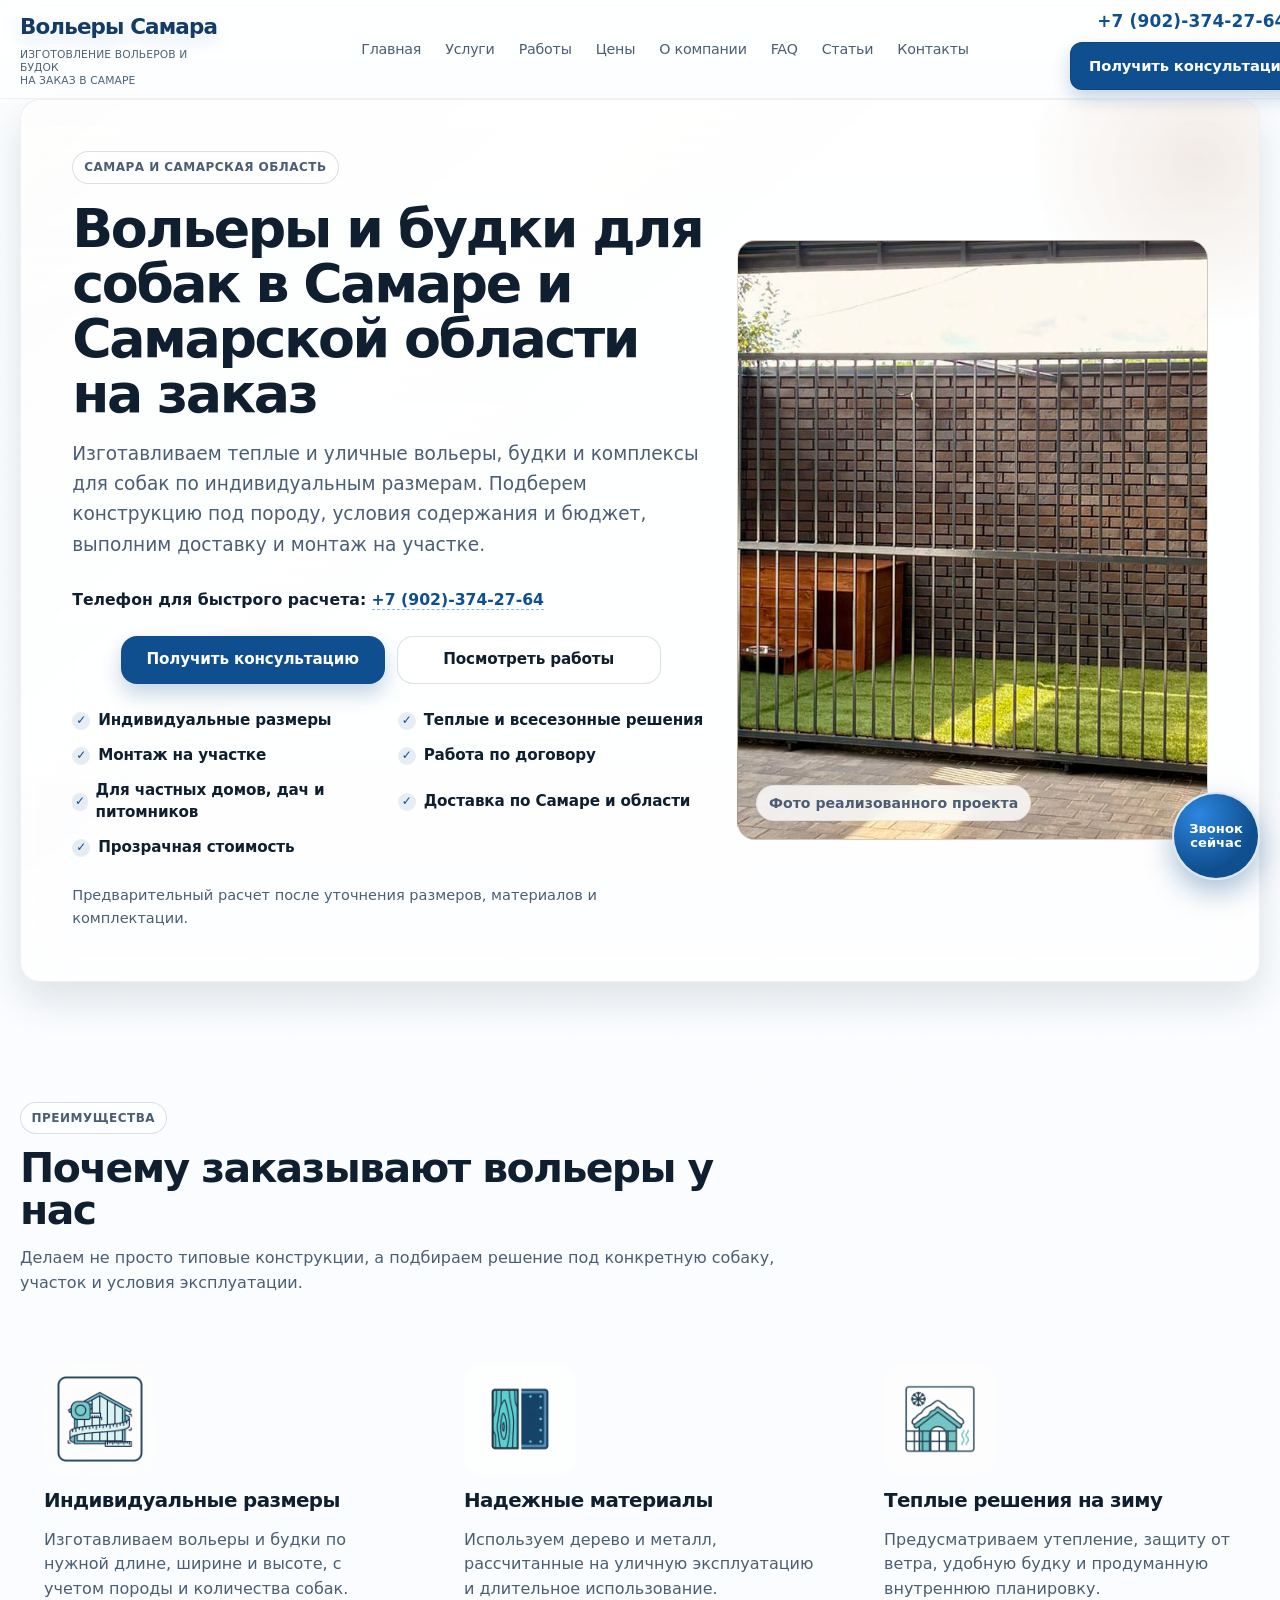
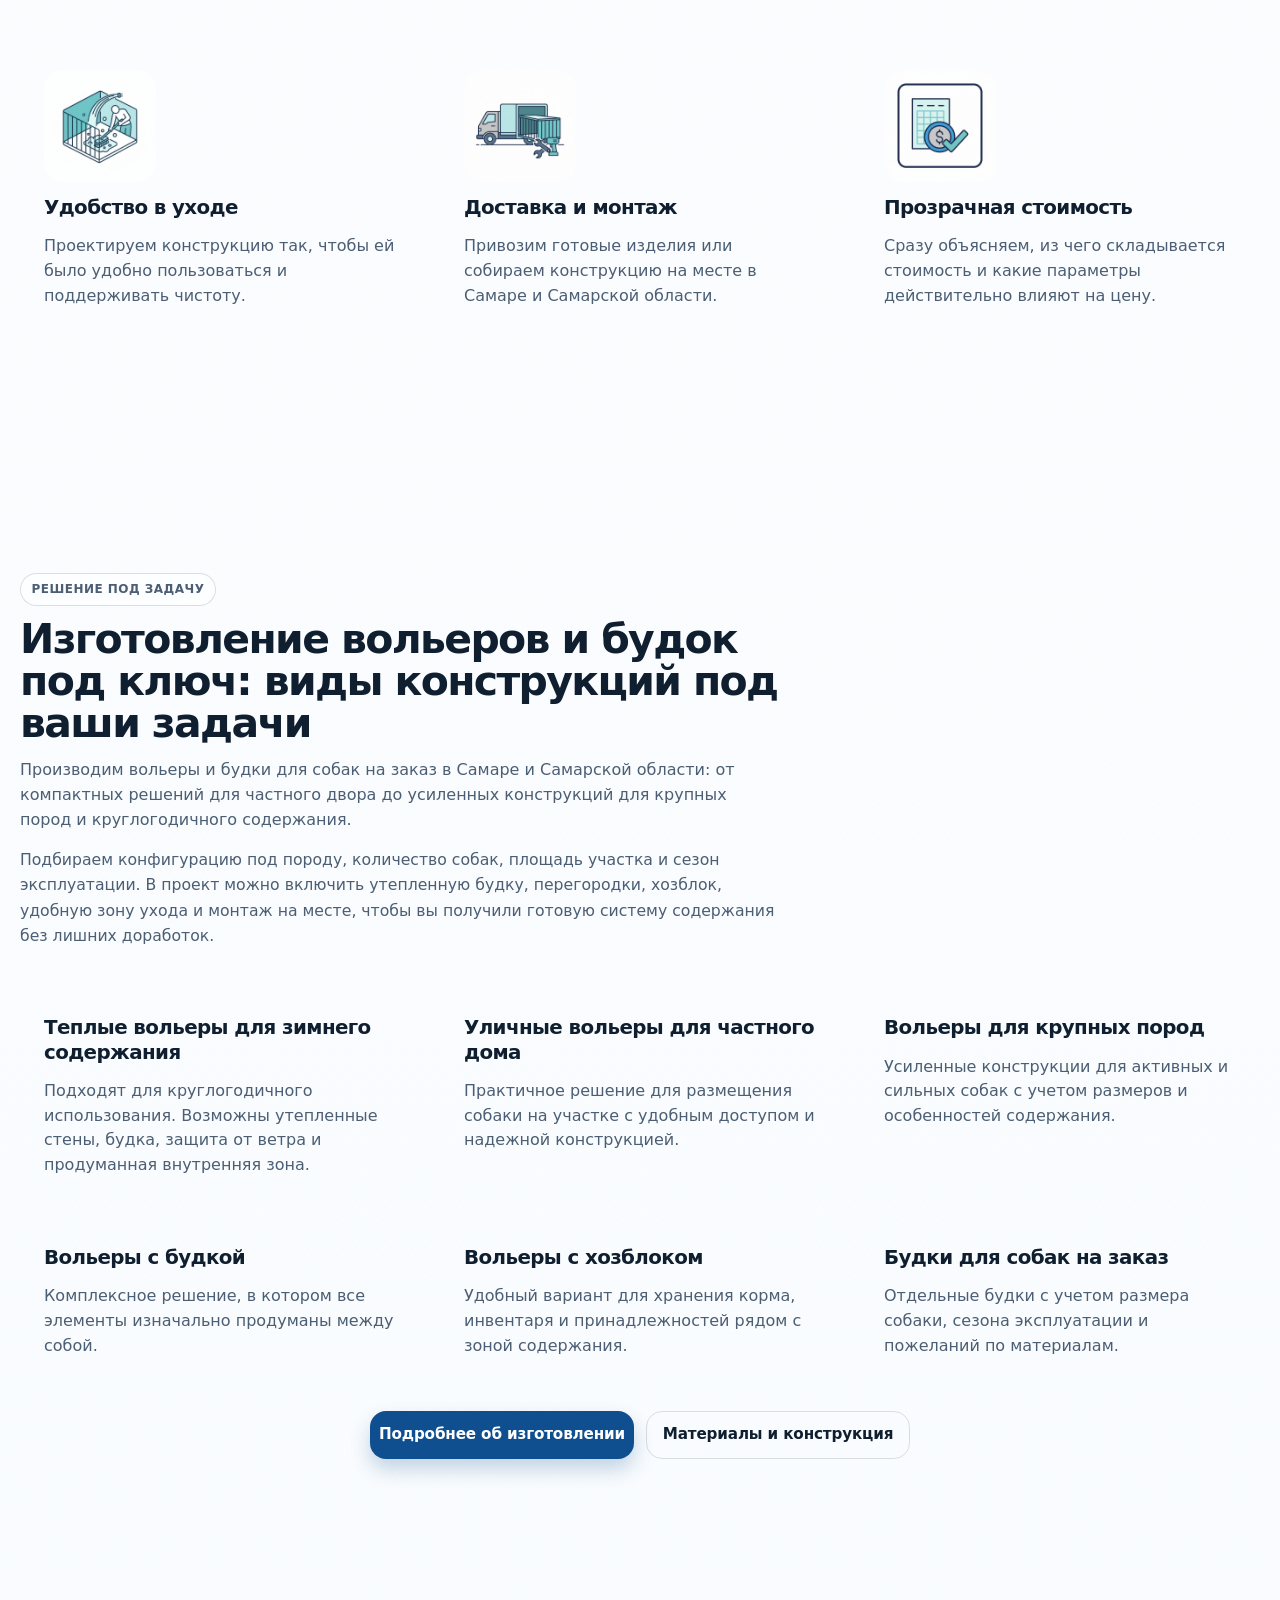
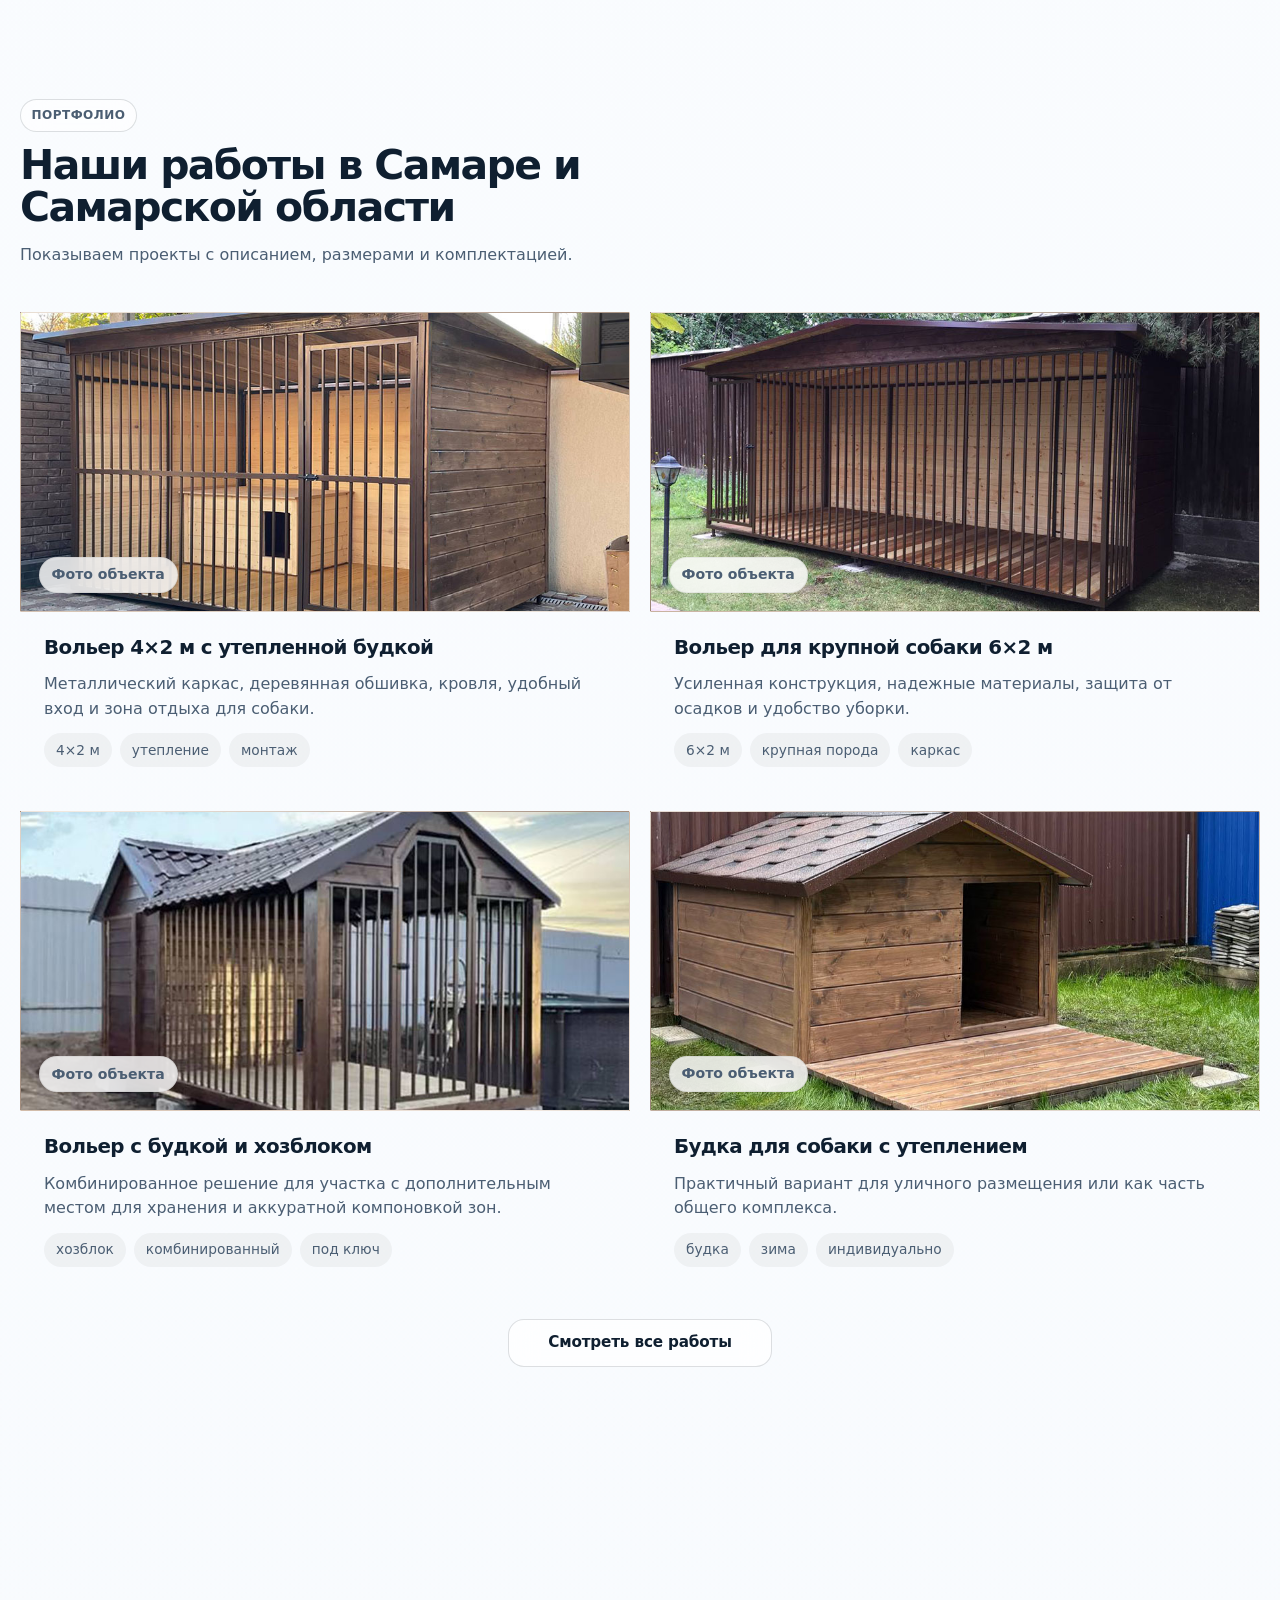
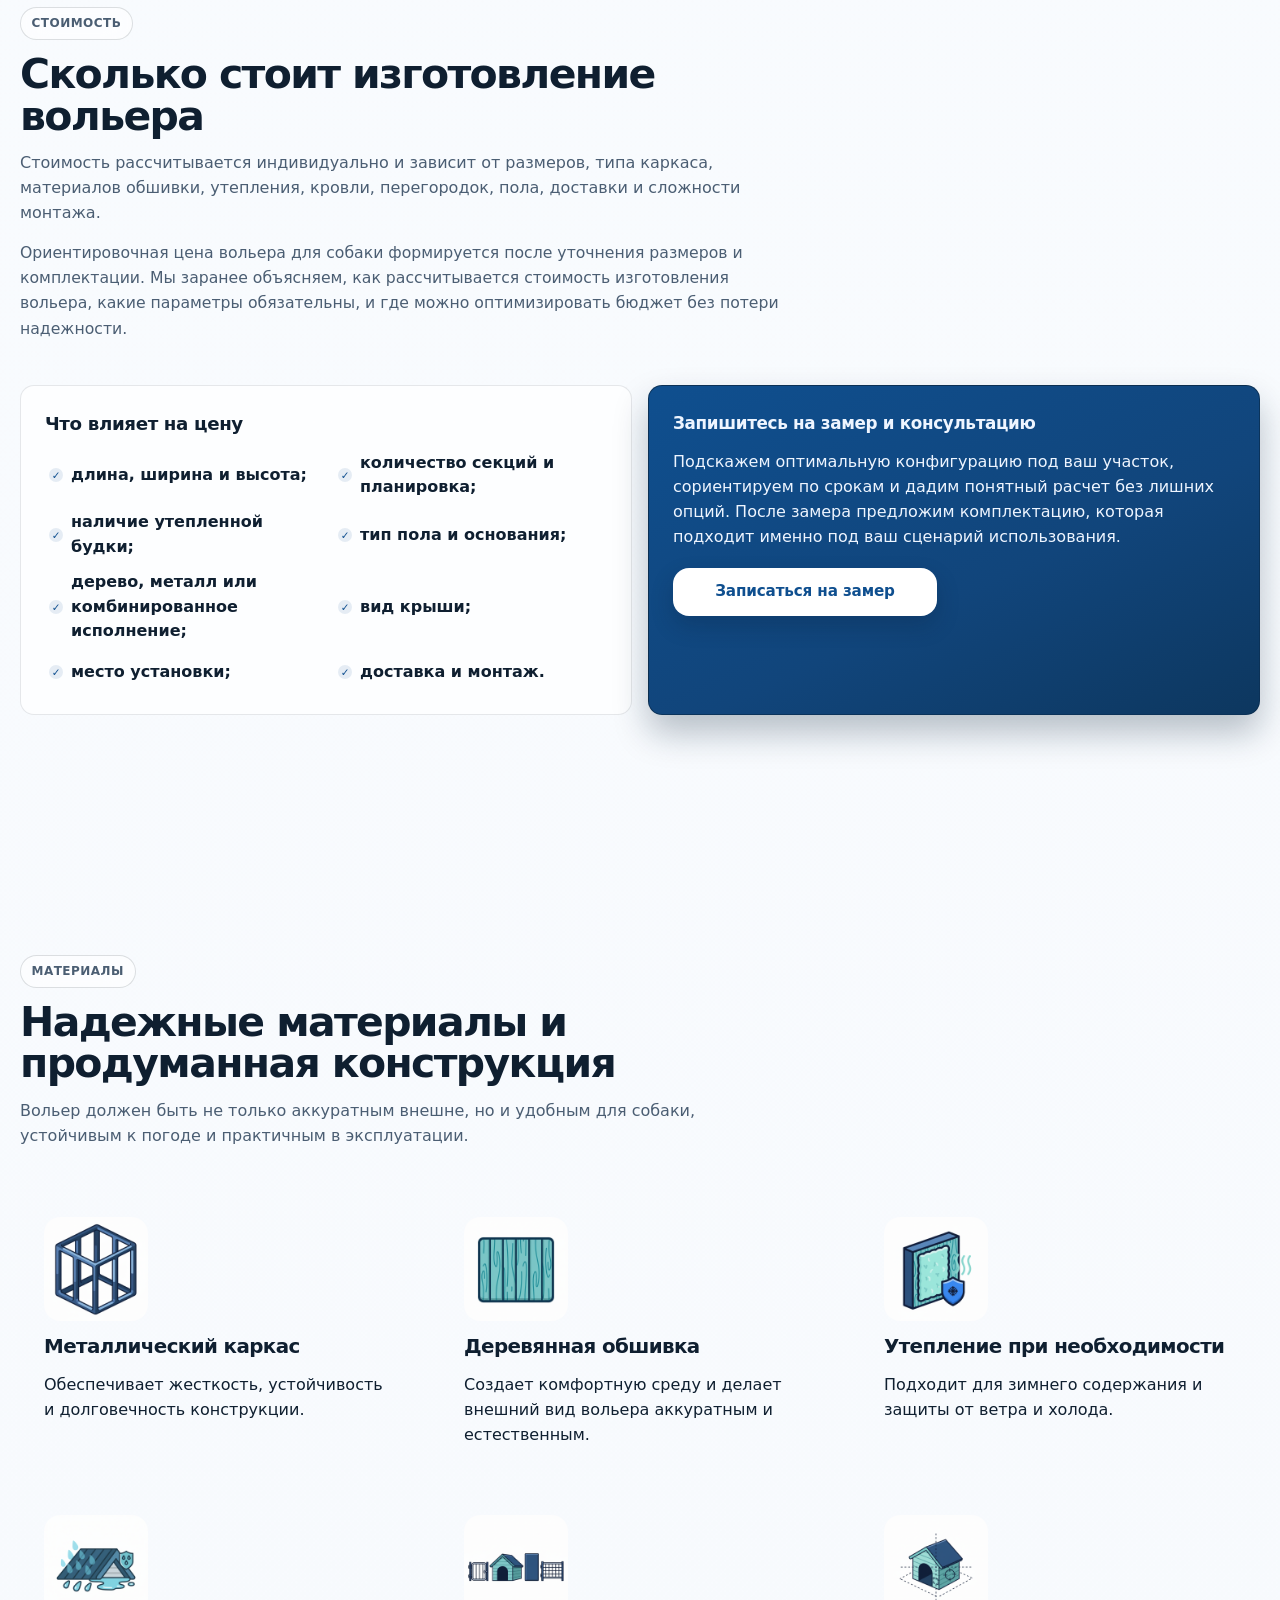
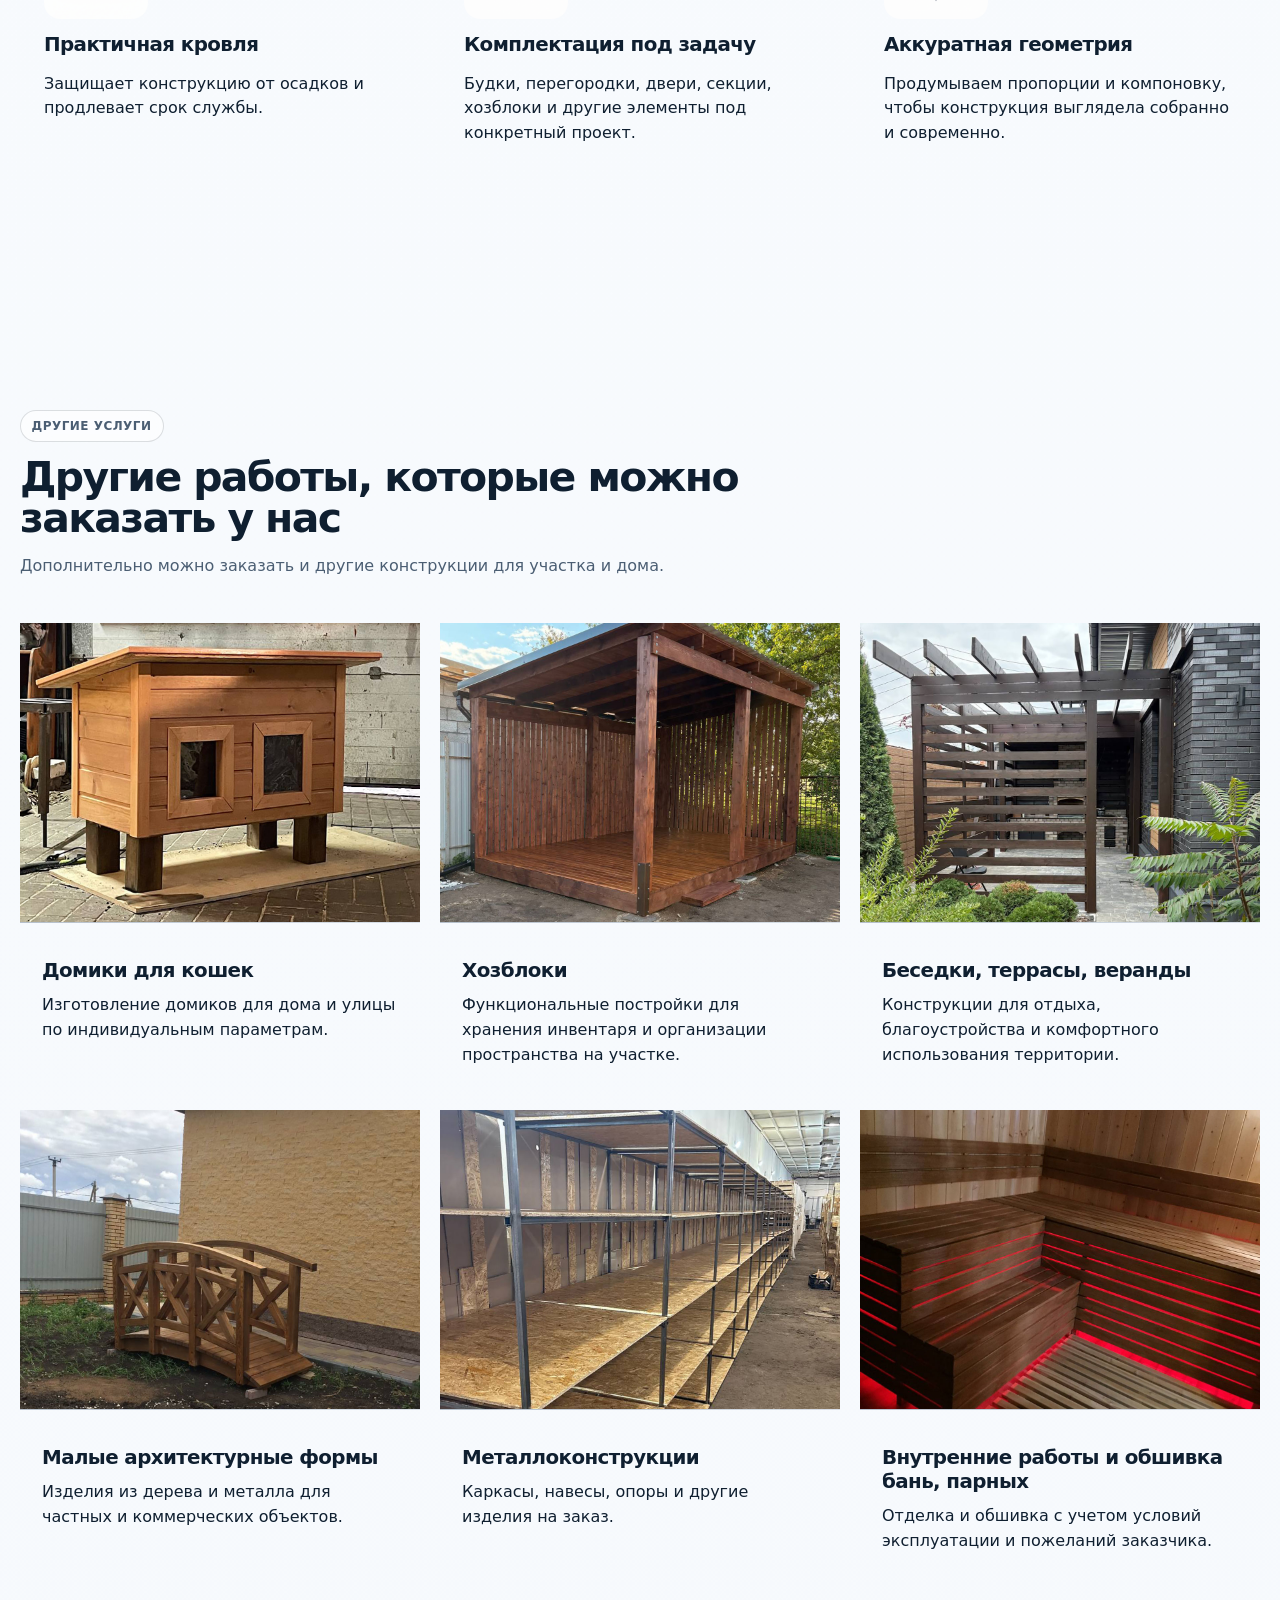
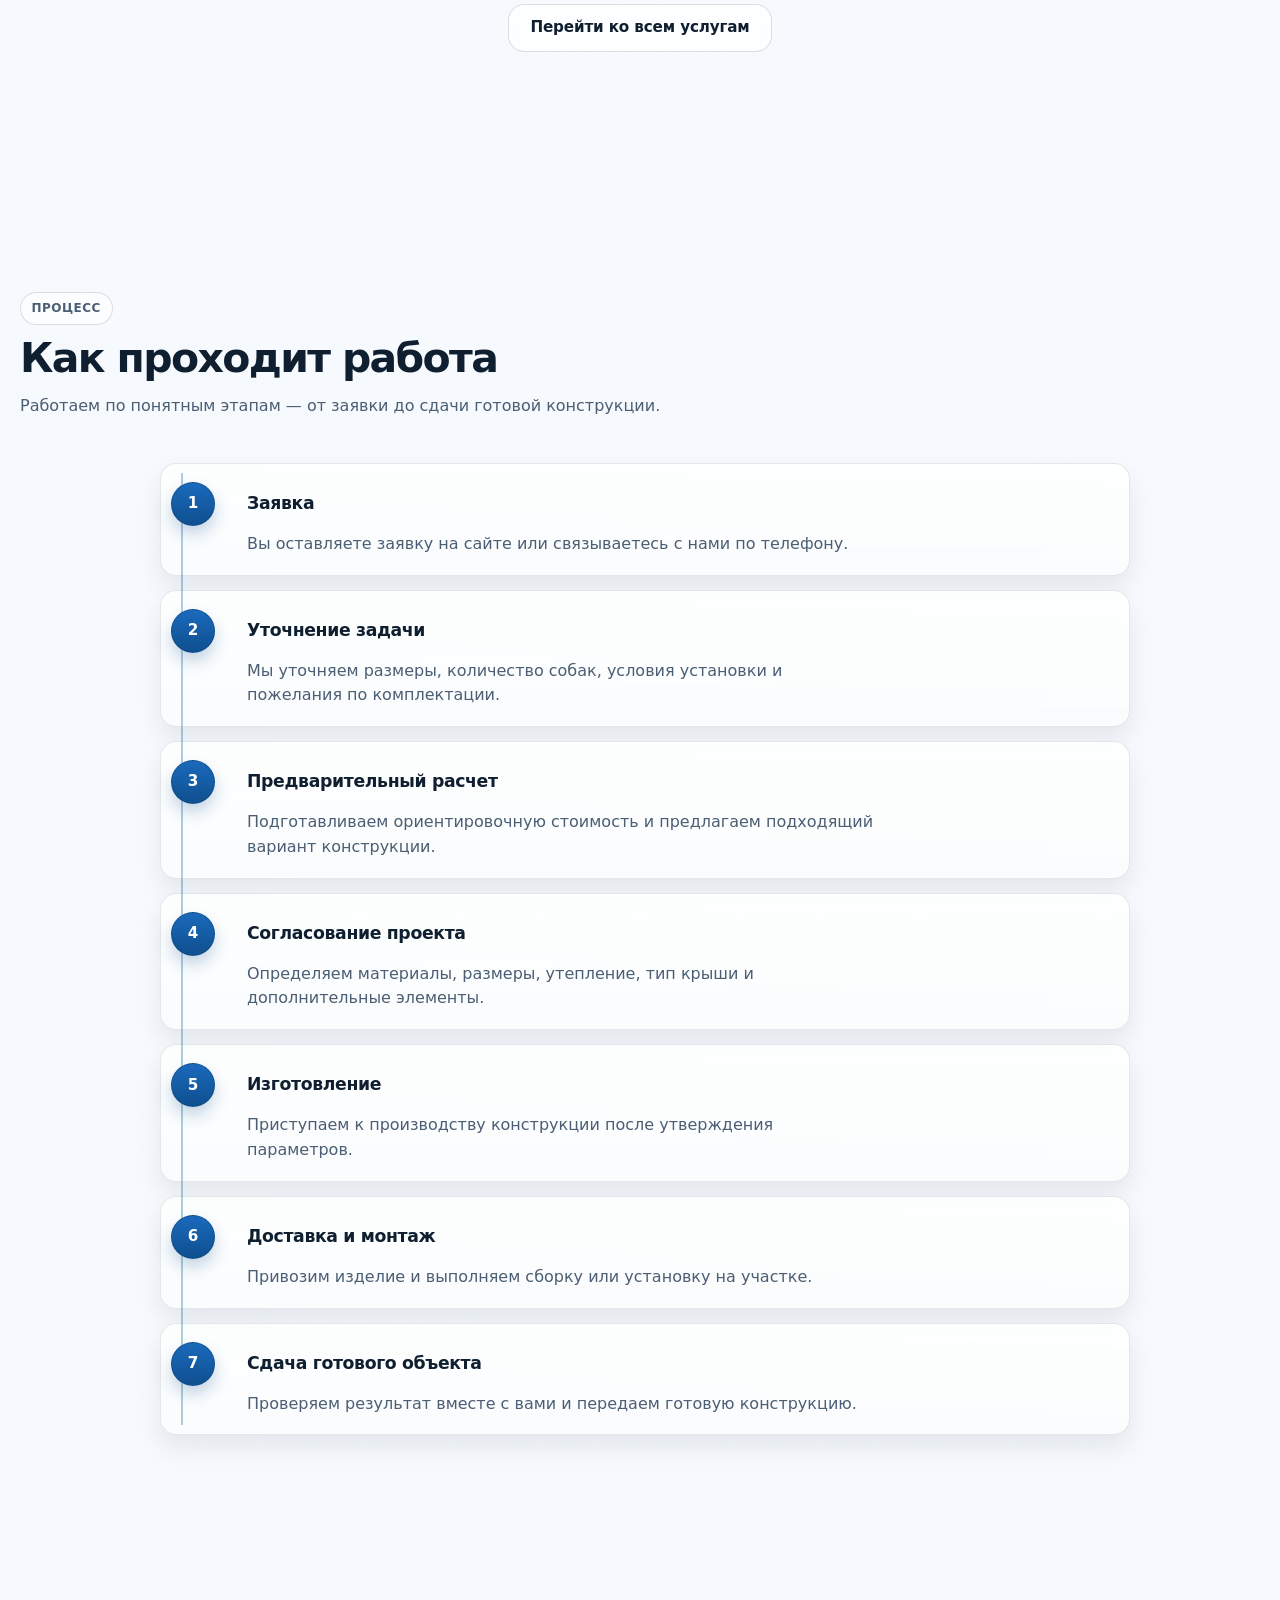
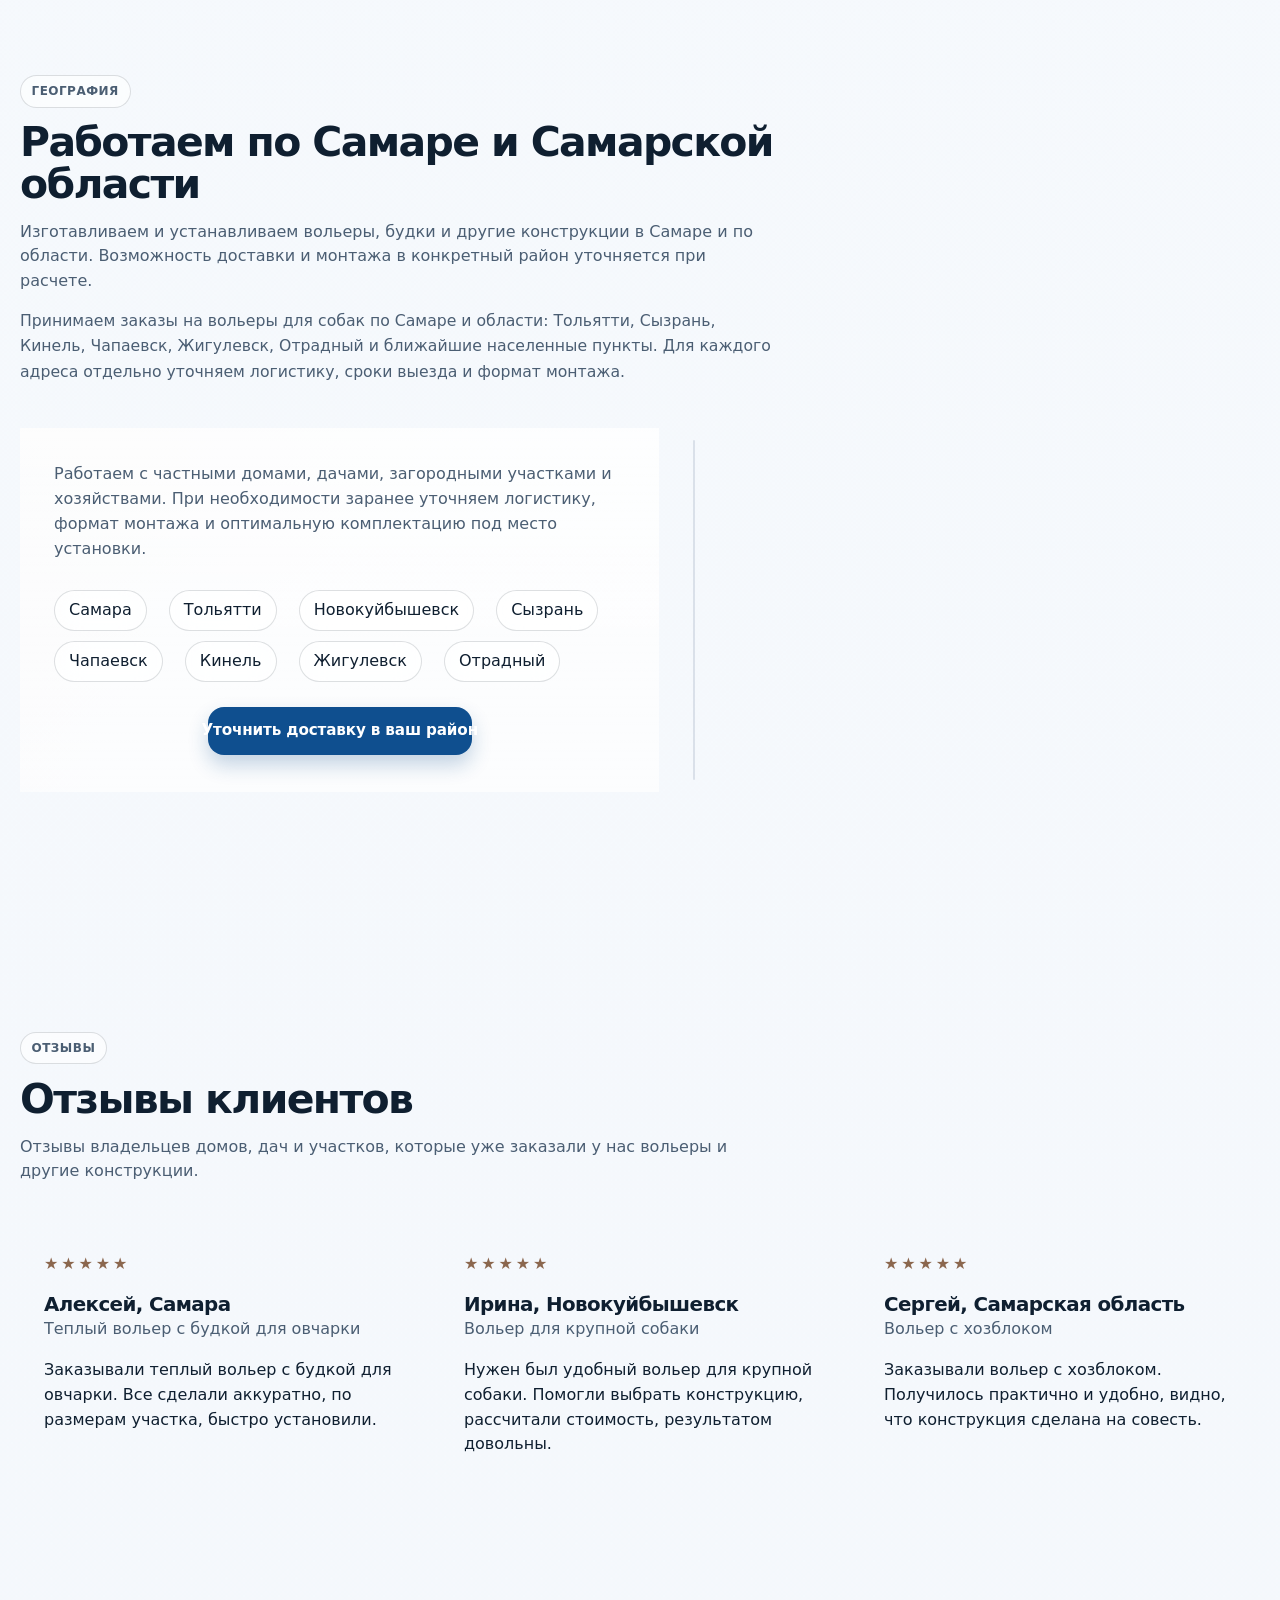
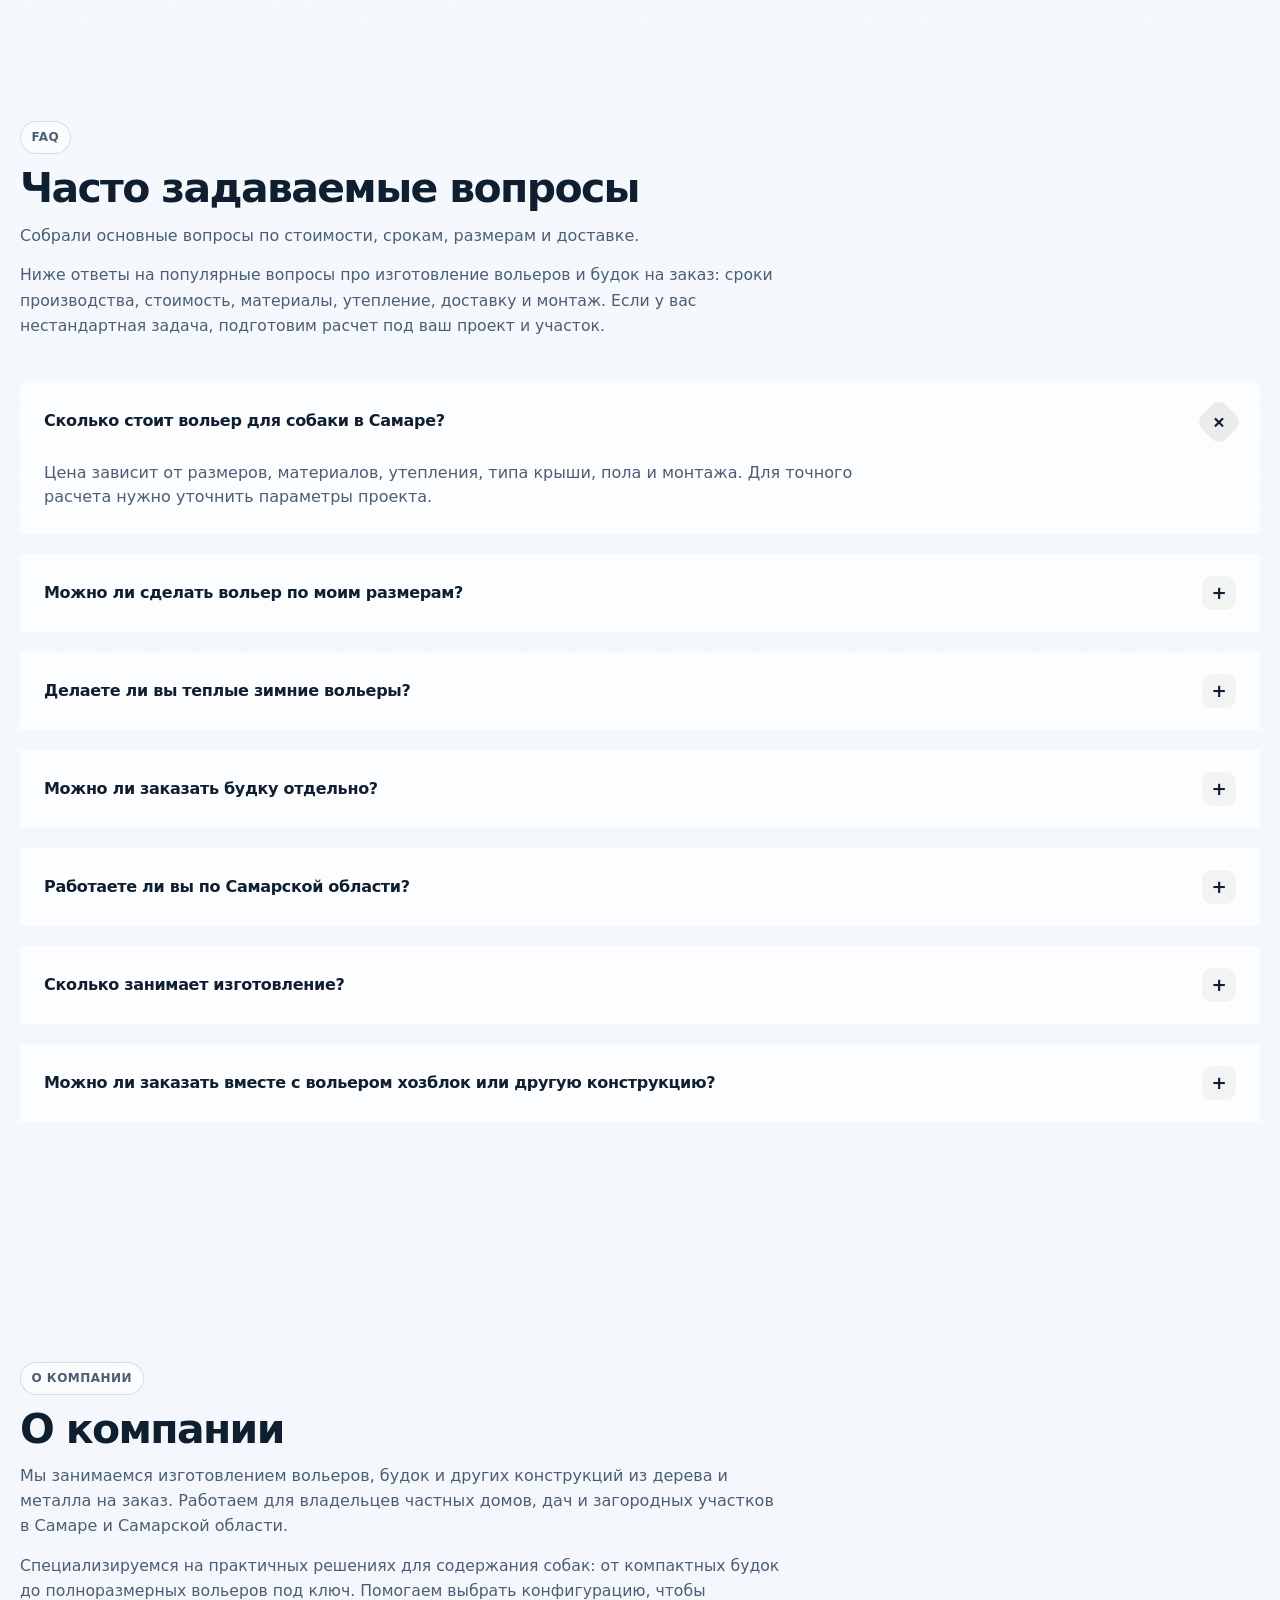
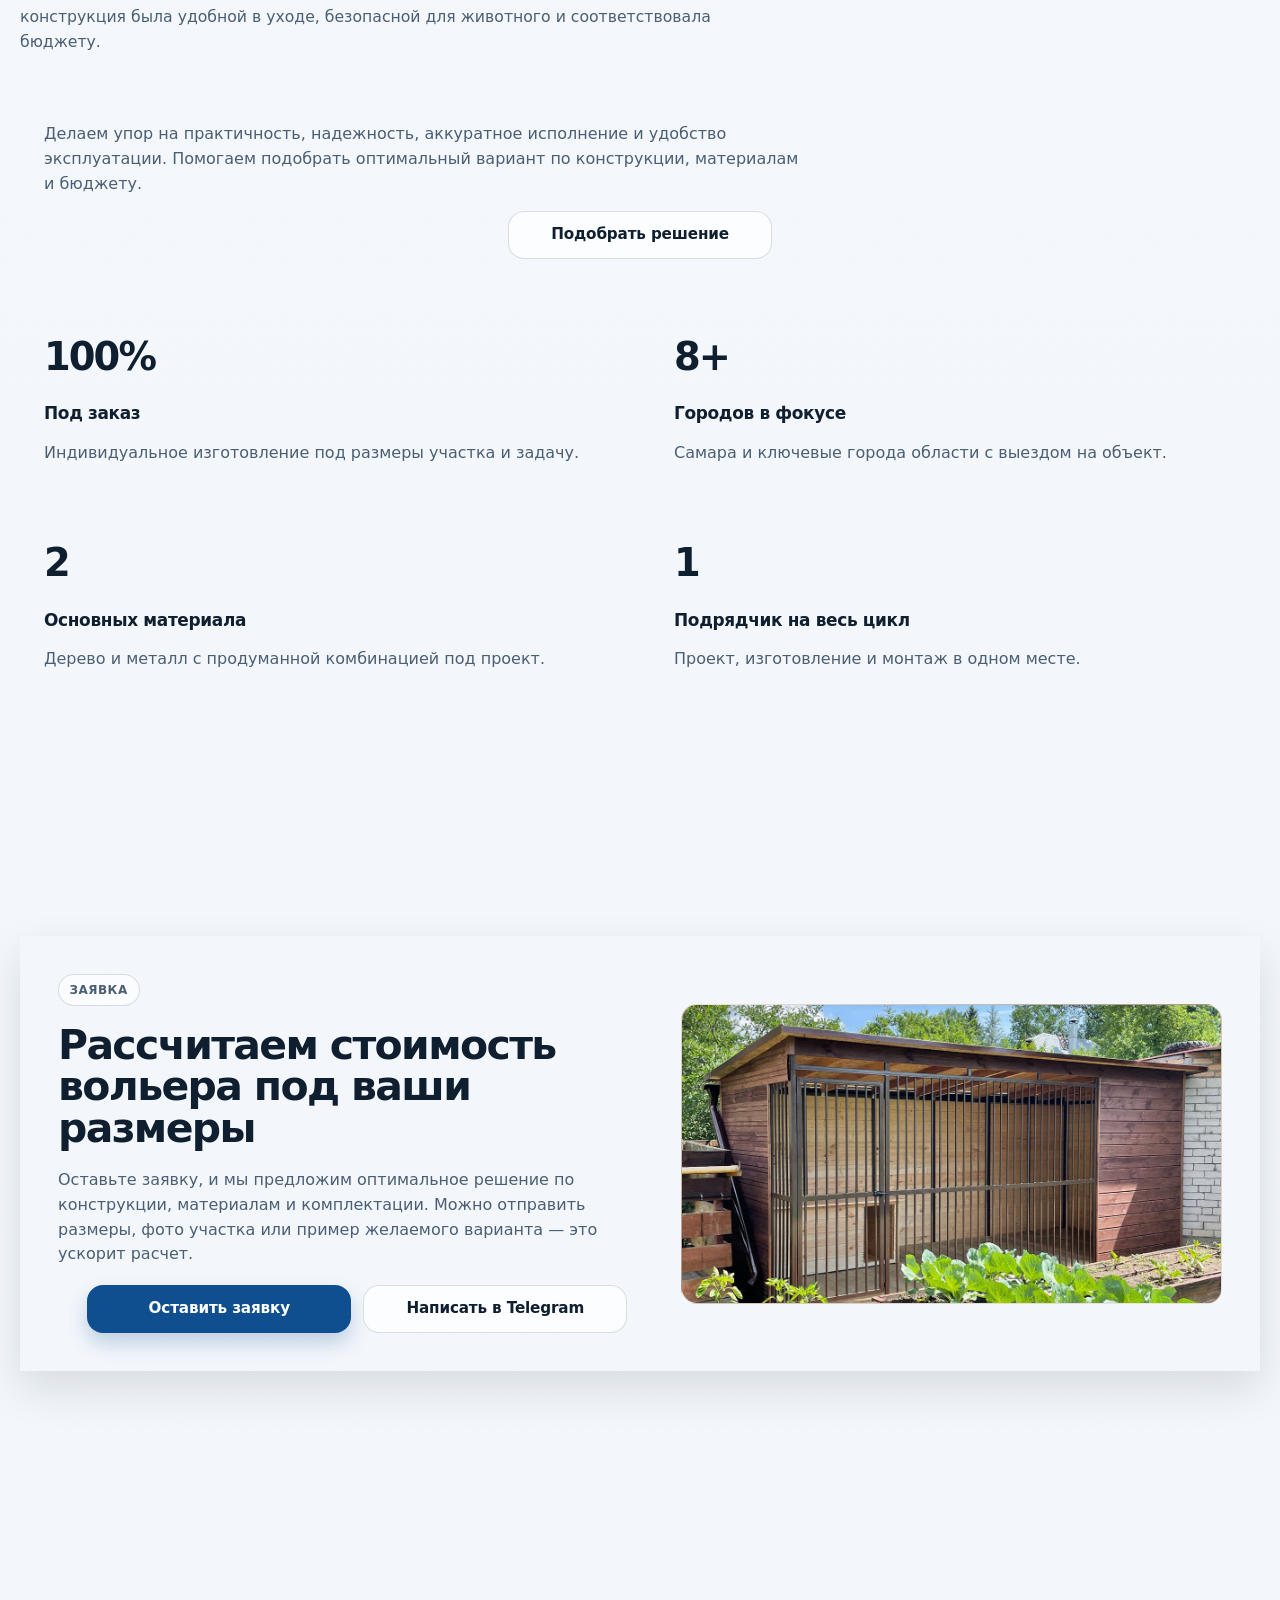
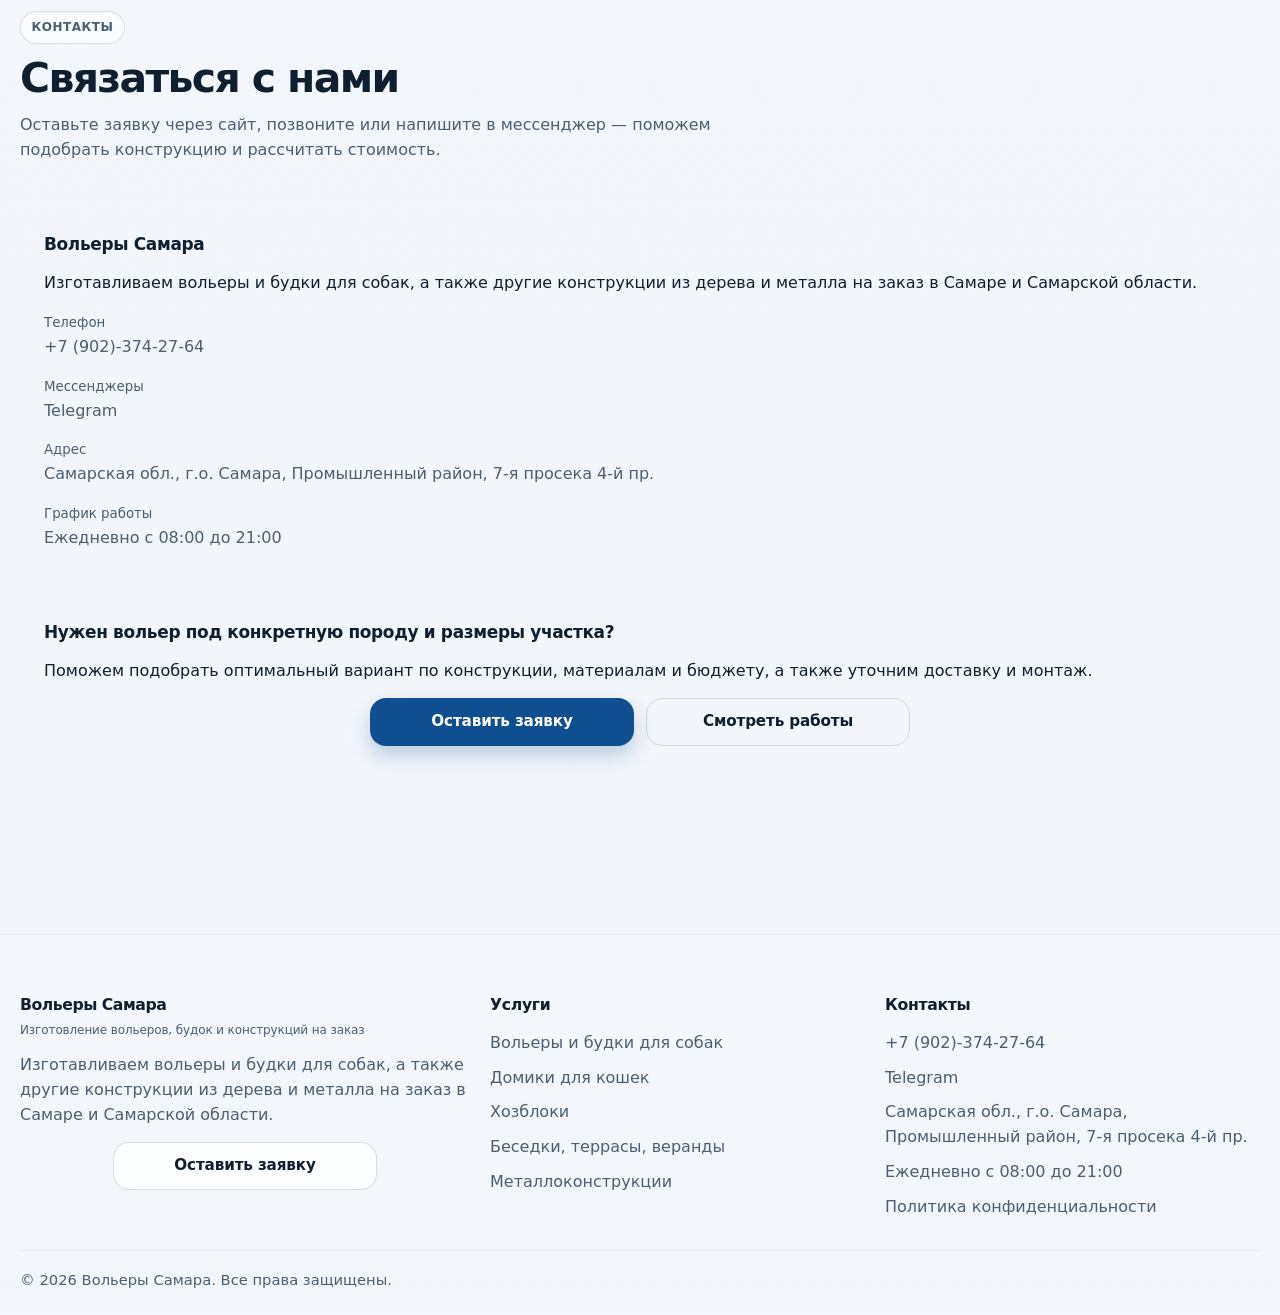
==== commit 4cab6293: "new" ====
--- a/index.html
+++ b/index.html
@@ -936,6 +936,25 @@
           if (!link) return;
           menuToggle.checked = false;
         });
+
+        var mobileAccordions = nav.querySelectorAll('.mobile-services details, .mobile-articles details');
+        mobileAccordions.forEach(function (accordion) {
+          var summary = accordion.querySelector('summary');
+          if (!summary) return;
+
+          summary.addEventListener('click', function (event) {
+            event.preventDefault();
+            var shouldOpen = !accordion.hasAttribute('open');
+
+            mobileAccordions.forEach(function (item) {
+              item.removeAttribute('open');
+            });
+
+            if (shouldOpen) {
+              accordion.setAttribute('open', '');
+            }
+          });
+        });
       }
 
       if (scrollTopButton) {
@@ -1075,3 +1094,4 @@
 
 
 
+
--- a/assets/css/services-common.css
+++ b/assets/css/services-common.css
@@ -1131,6 +1131,10 @@
       .cta-box {
         grid-template-columns: 1fr;
       }
+      .grid-4,
+      .grid-3 {
+        grid-template-columns: repeat(2, minmax(0, 1fr));
+      }
       .hero-visual { min-height: 460px; }
       .materials-grid,
       .reviews-grid,
@@ -1138,13 +1142,51 @@
       .works-grid { grid-template-columns: repeat(2, minmax(0, 1fr)); }
     }
     @media (max-width: 720px) {
-.call-sticker {
+      .hero-shell,
+      .service-main,
+      .price-copy,
+      .geo-card,
+      .service-aside,
+      .price-form,
+      .map-card,
+      .card,
+      .service-card,
+      .material-card,
+      .timeline-card,
+      .service-feature,
+      .contact-card,
+      .stat,
+      .price-box {
+        padding: 18px;
+      }
+
+      .hero-visual {
+        min-height: 320px;
+      }
+
+      .grid-4,
+      .grid-3,
+      .grid-2,
+      .works-grid,
+      .reviews-grid,
+      .materials-grid,
+      .stats-grid,
+      .timeline-grid,
+      .hero-metrics,
+      .subcat-list,
+      #price .price-cards,
+      #price .price-factors {
+        grid-template-columns: 1fr;
+      }
+
+      .call-sticker {
         width: 78px;
         height: 78px;
         right: 14px;
         bottom: 14px;
         font-size: .76rem;
       }
+
       .scroll-top {
         width: 48px;
         height: 48px;
@@ -1162,4 +1204,3 @@
       }
     }
 
-
